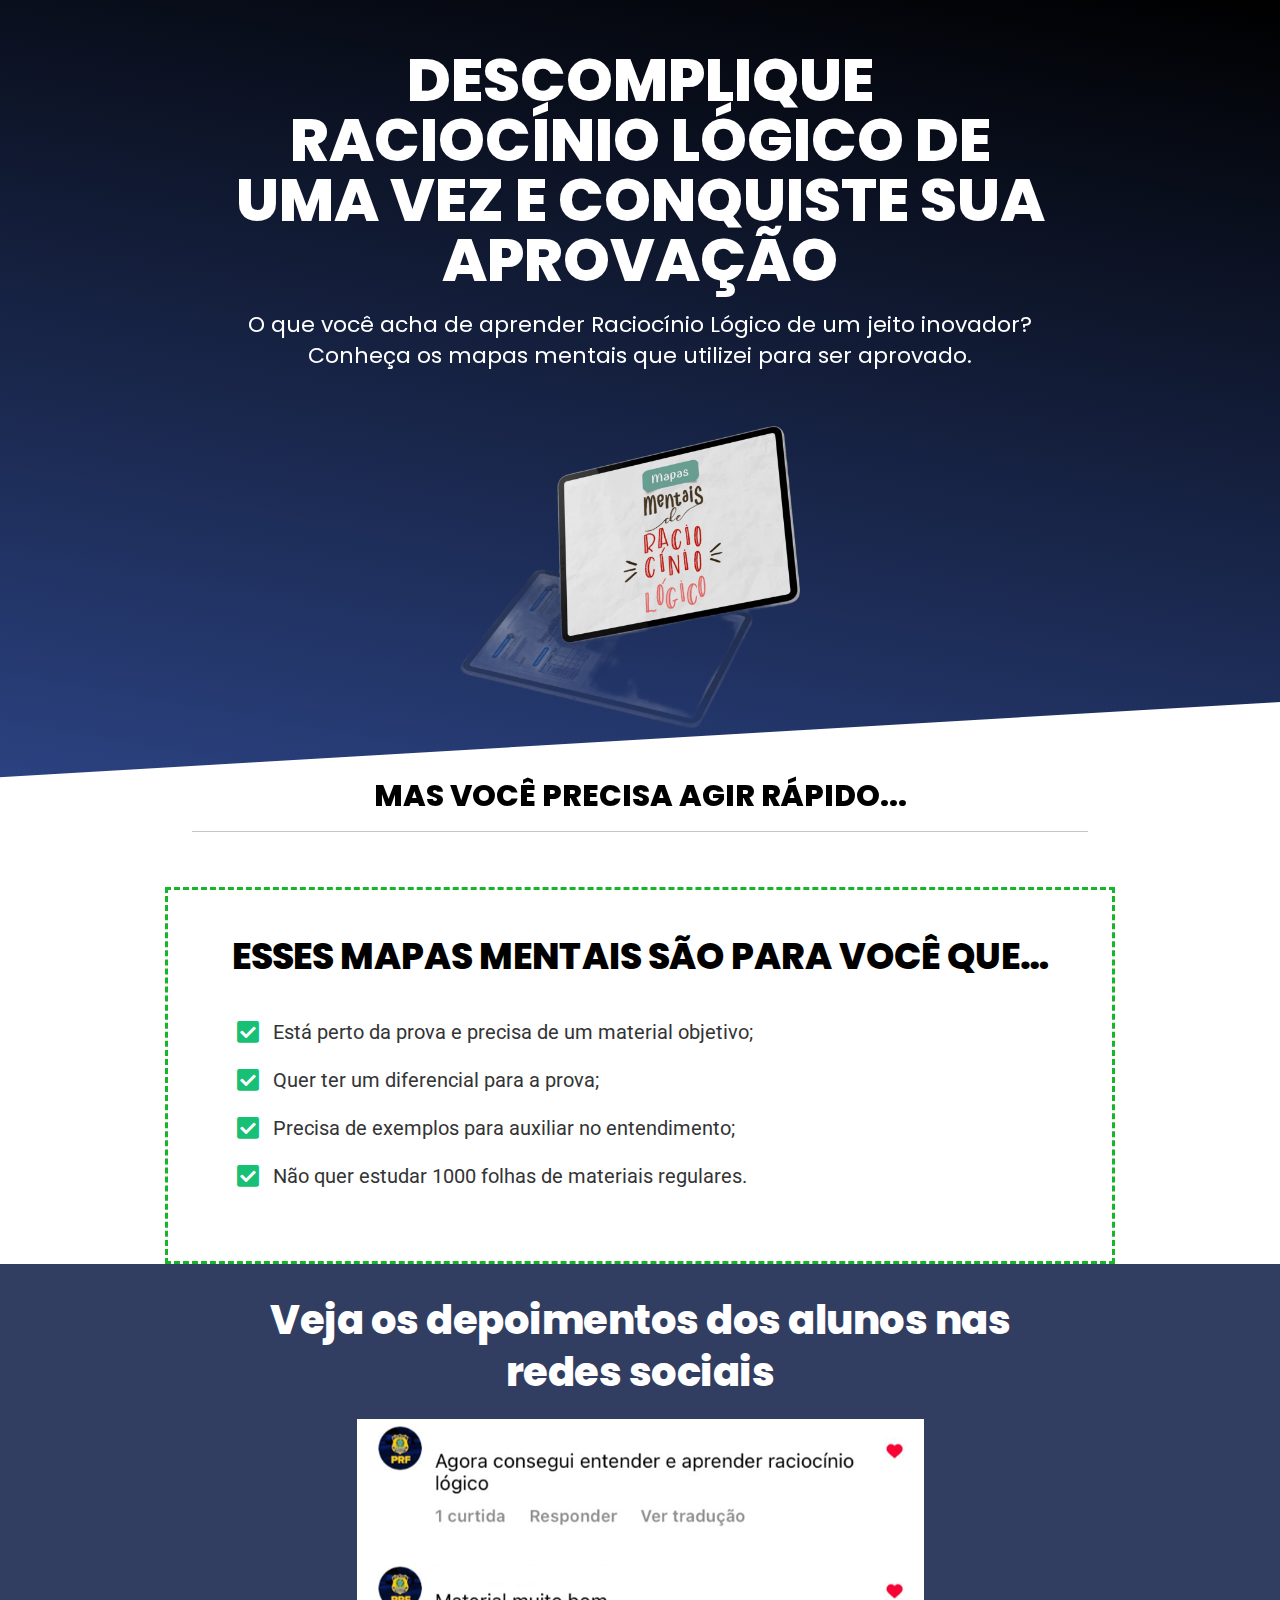
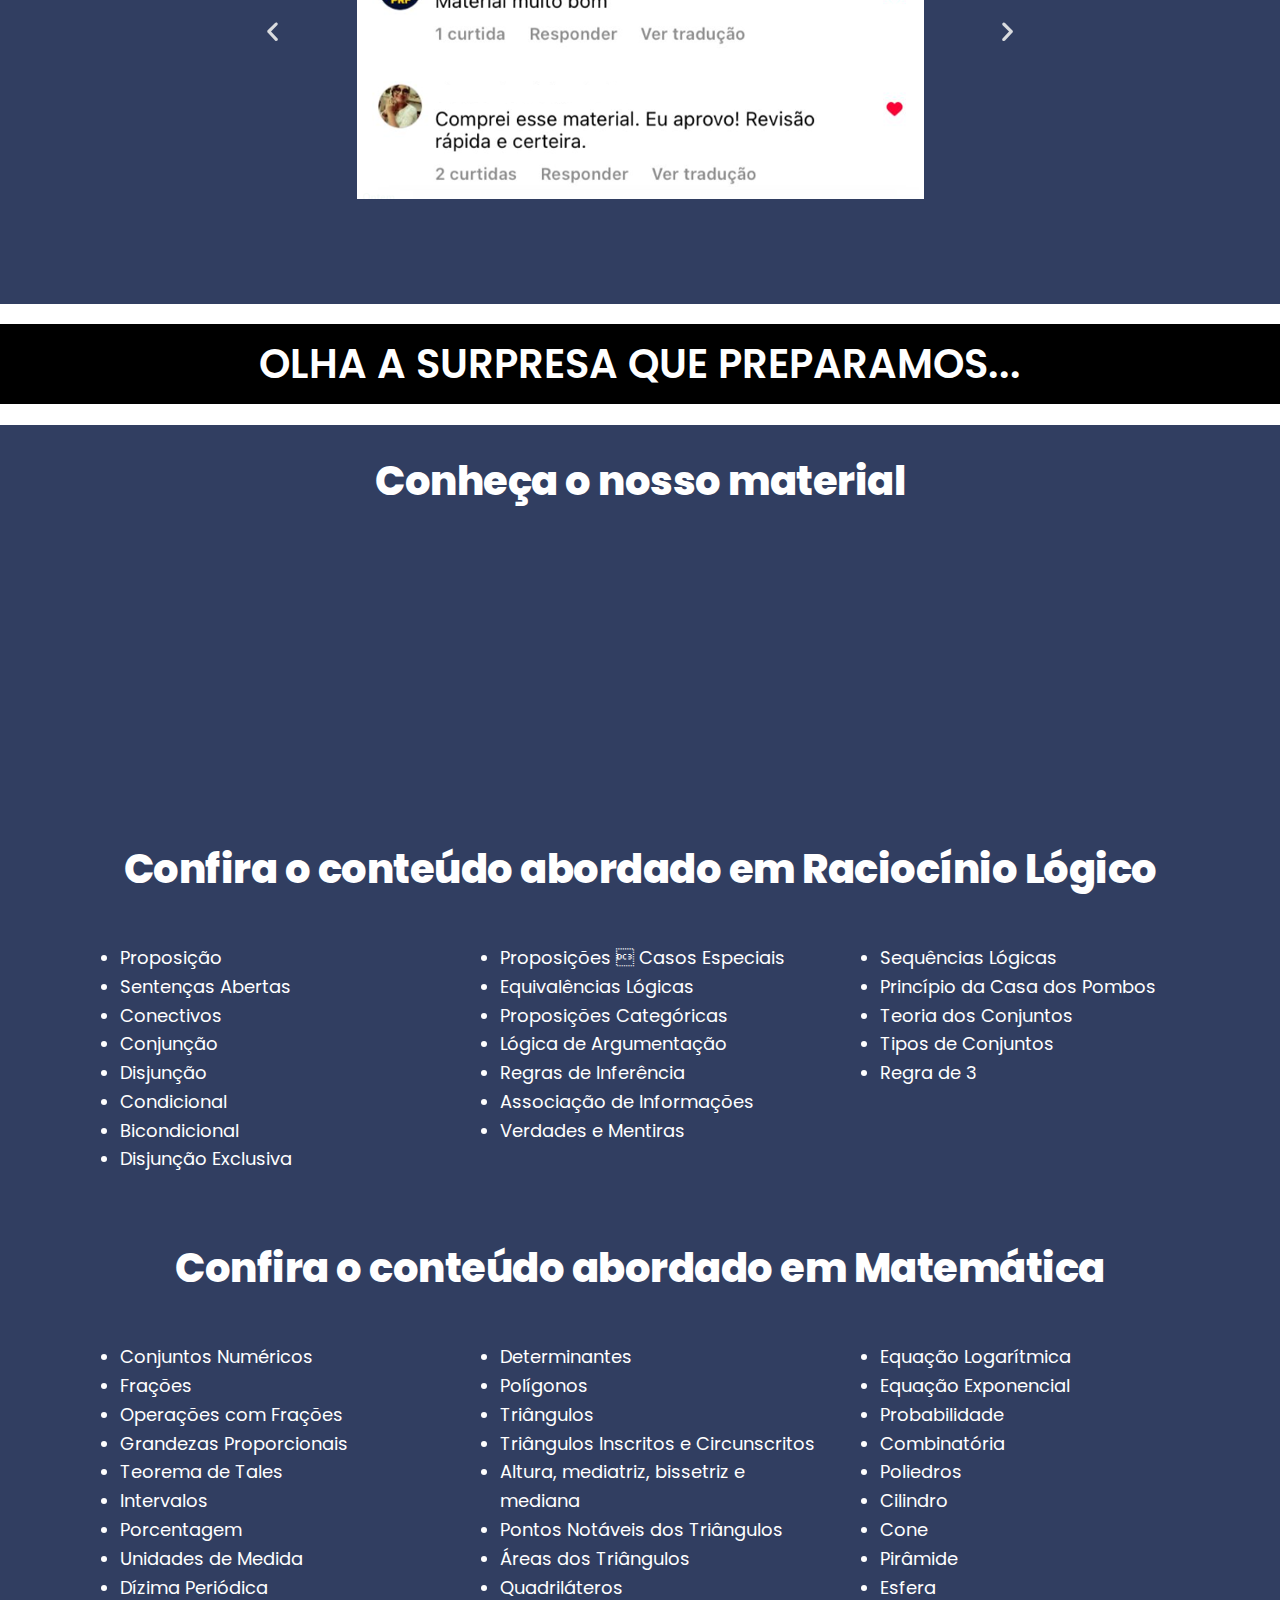
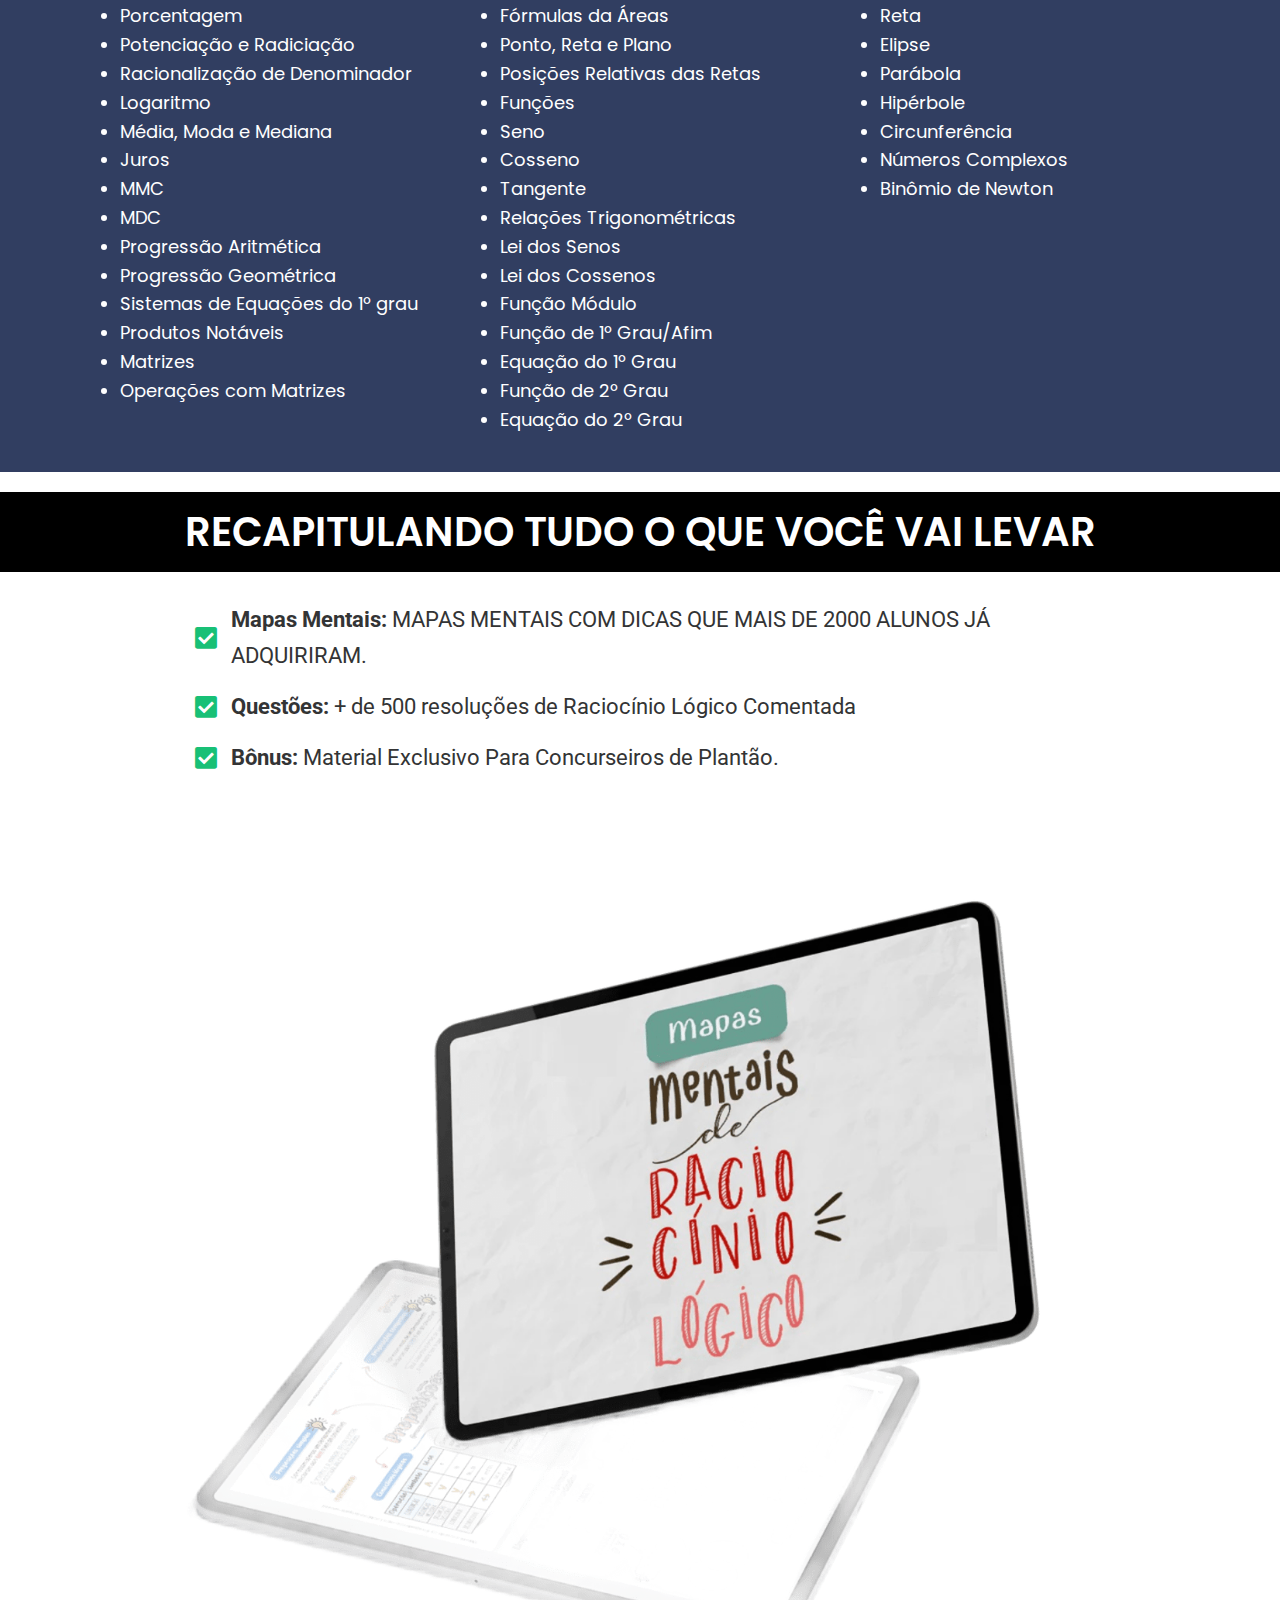
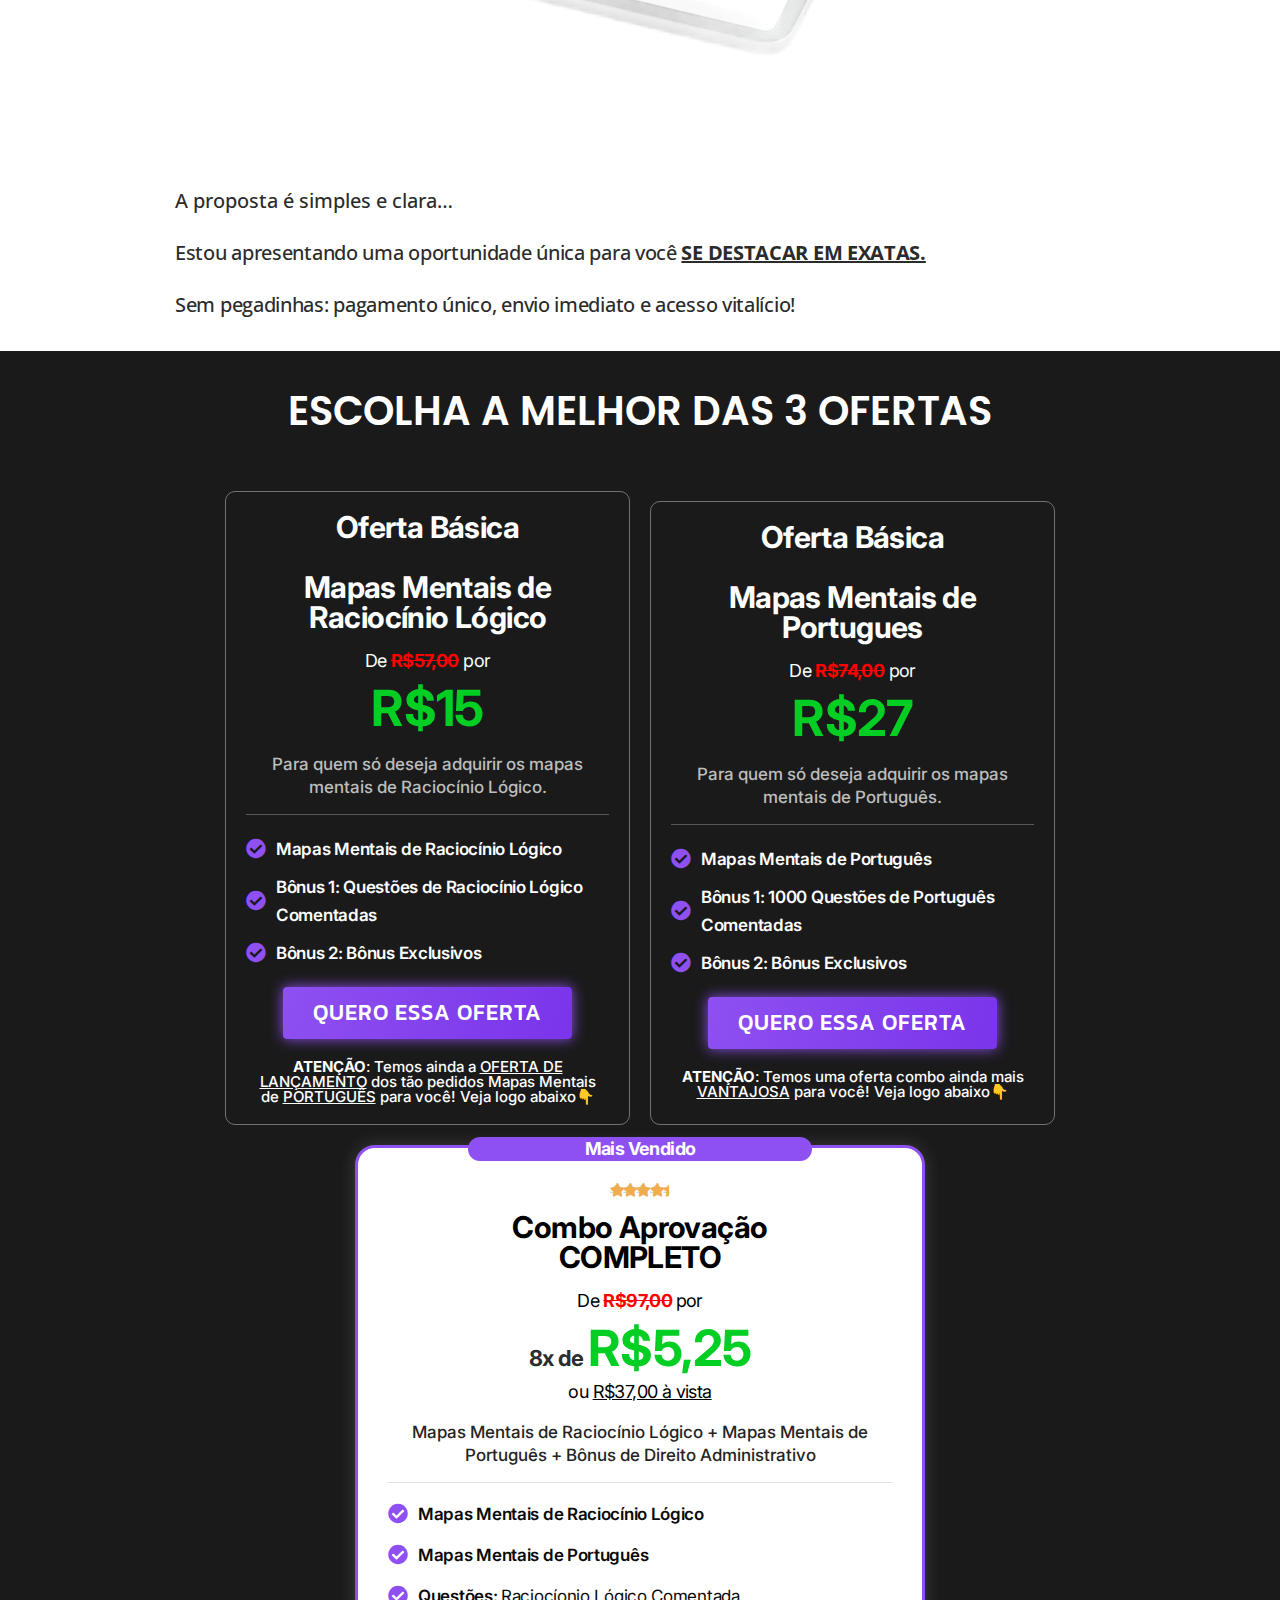
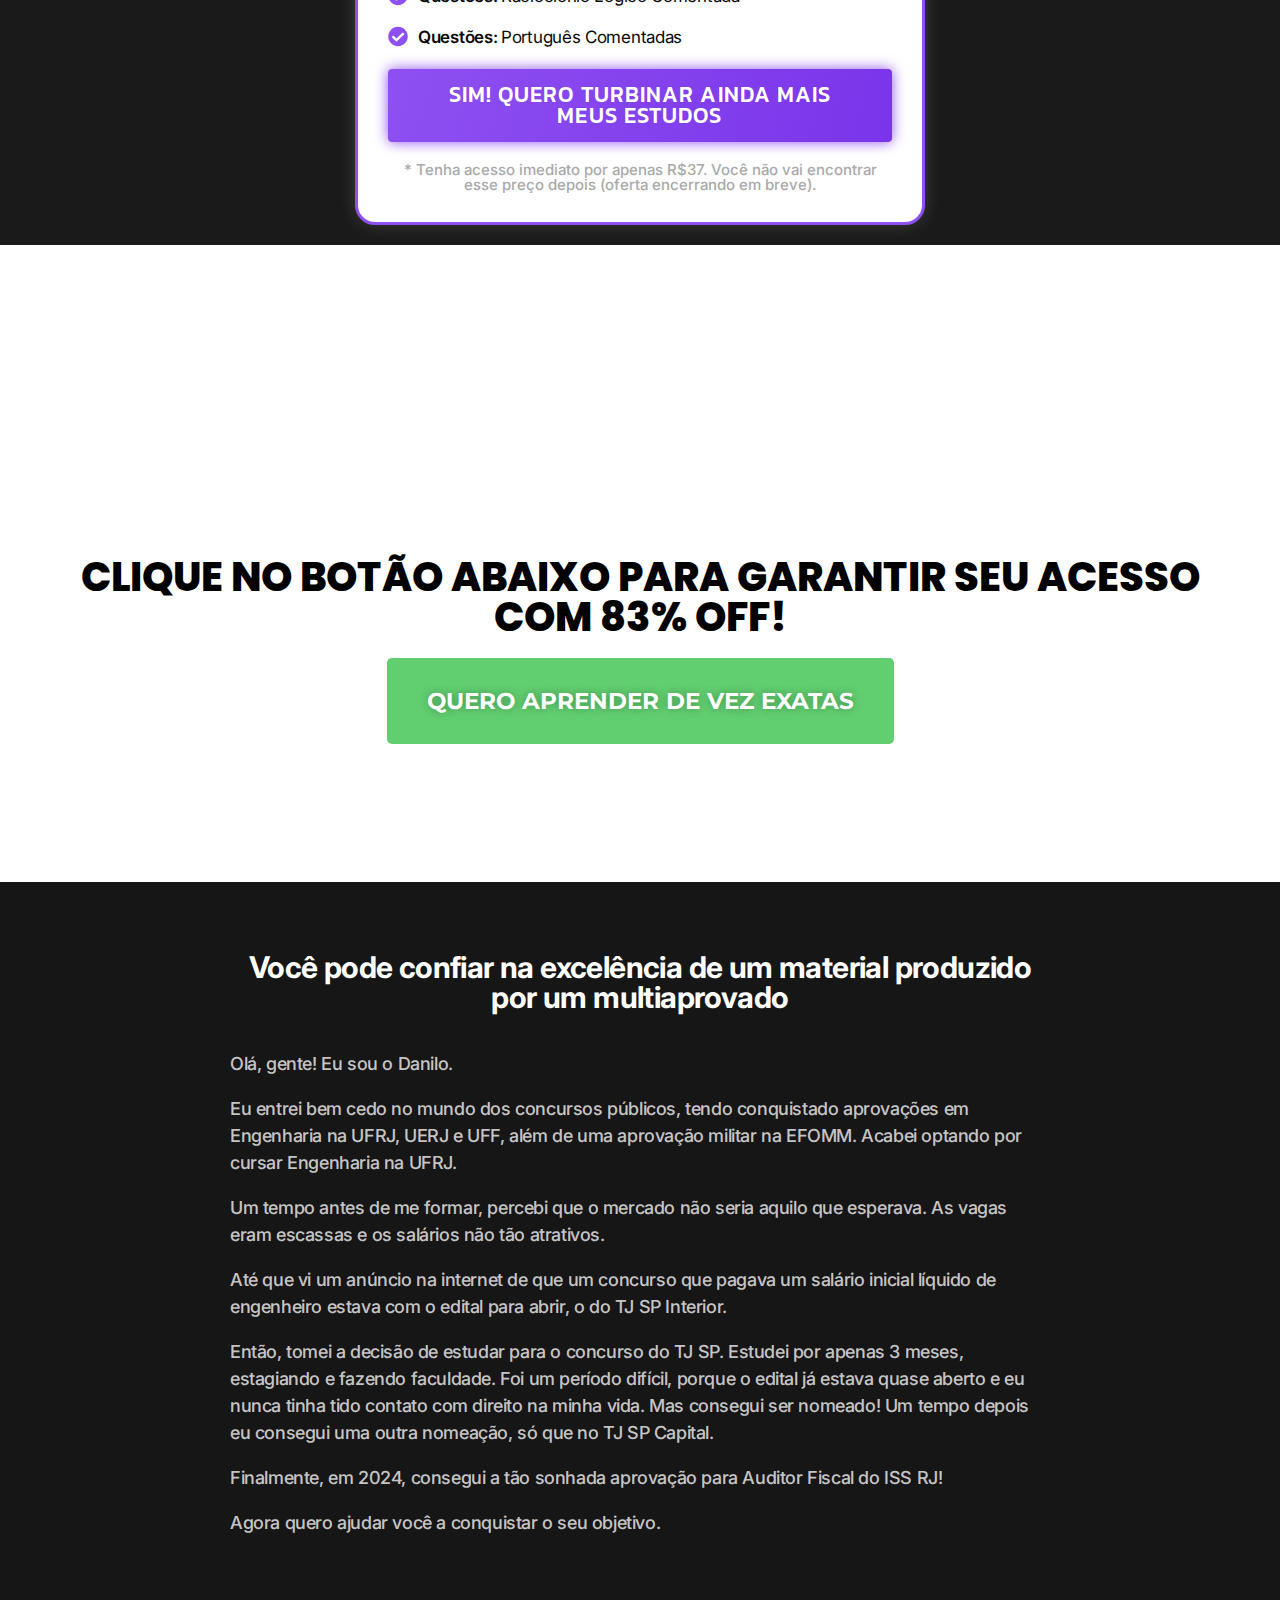
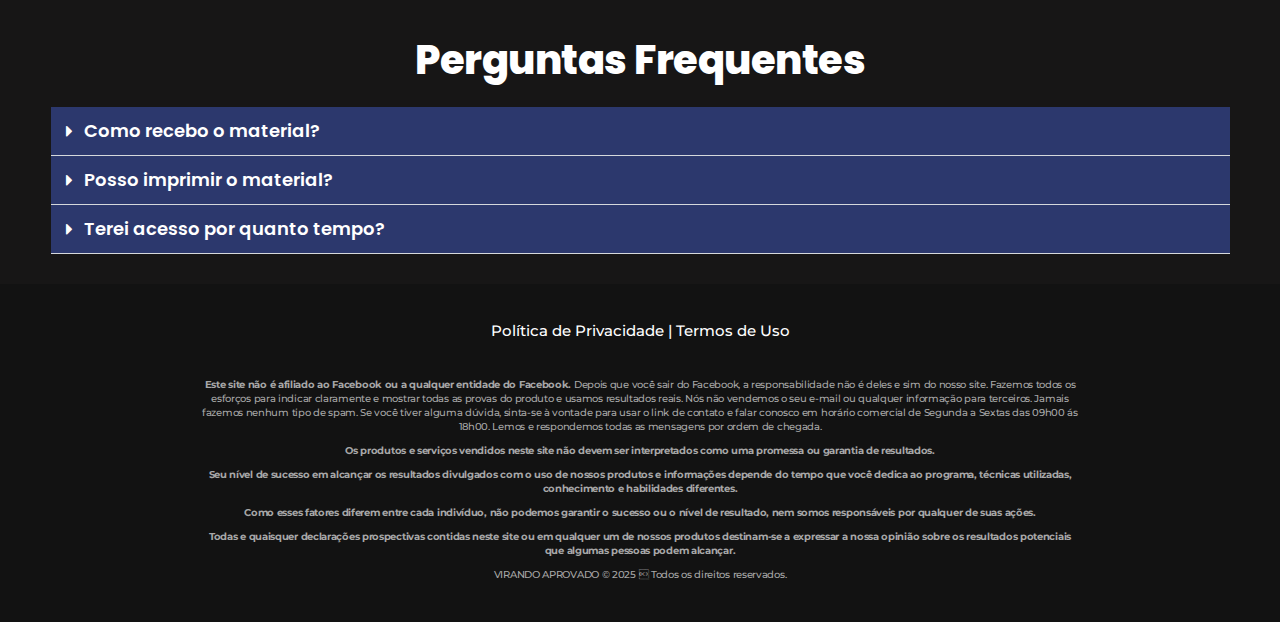
==== index.html @ 9e07eac2 "Add files via upload" ====
<!DOCTYPE html>
<html lang="pt-PT">
    <head>
        <meta charset="UTF-8">
        <title>Mapas Mentais de Raciocínio</title>
        <meta name="viewport" content="width=device-width, initial-scale=1">
        <meta name="robots" content="max-image-preview:large">
        <style>img:is([sizes="auto" i], [sizes^="auto," i]) { contain-intrinsic-size: 3000px 1500px; }</style>
        <title>Seja Aprovado</title>
        <link rel="alternate" type="application/rss+xml" title="Virando Aprovado � Feed" href="https://virandoaprovado.com/feed/">
        <link rel="alternate" type="application/rss+xml" title="Virando Aprovado � Feed de comentários" href="https://virandoaprovado.com/comments/feed/">
        <style id="wp-block-library-inline-css">:root { --wp-admin-theme-color: #007cba; --wp-admin-theme-color--rgb: 0,124,186; --wp-admin-theme-color-darker-10: #006ba1; --wp-admin-theme-color-darker-10--rgb: 0,107,161; --wp-admin-theme-color-darker-20: #005a87; --wp-admin-theme-color-darker-20--rgb: 0,90,135; --wp-admin-border-width-focus: 2px; --wp-block-synced-color: #7a00df; --wp-block-synced-color--rgb: 122,0,223; --wp-bound-block-color: var(--wp-block-synced-color); } @media (min-resolution:192dpi){ :root {  --wp-admin-border-width-focus: 1.5px; } } .wp-element-button { cursor: pointer; } :root { --wp--preset--font-size--normal: 16px; --wp--preset--font-size--huge: 42px; } :root .has-very-light-gray-background-color { background-color: #eee; } :root .has-very-dark-gray-background-color { background-color: #313131; } :root .has-very-light-gray-color { color: #eee; } :root .has-very-dark-gray-color { color: #313131; } :root .has-vivid-green-cyan-to-vivid-cyan-blue-gradient-background { background: linear-gradient(135deg,#00d084,#0693e3); } :root .has-purple-crush-gradient-background { background: linear-gradient(135deg,#34e2e4,#4721fb 50%,#ab1dfe); } :root .has-hazy-dawn-gradient-background { background: linear-gradient(135deg,#faaca8,#dad0ec); } :root .has-subdued-olive-gradient-background { background: linear-gradient(135deg,#fafae1,#67a671); } :root .has-atomic-cream-gradient-background { background: linear-gradient(135deg,#fdd79a,#004a59); } :root .has-nightshade-gradient-background { background: linear-gradient(135deg,#330968,#31cdcf); } :root .has-midnight-gradient-background { background: linear-gradient(135deg,#020381,#2874fc); } .has-regular-font-size { font-size: 1em; } .has-larger-font-size { font-size: 2.625em; } .has-normal-font-size { font-size: var(--wp--preset--font-size--normal); } .has-huge-font-size { font-size: var(--wp--preset--font-size--huge); } .has-text-align-center { text-align: center; } .has-text-align-left { text-align: left; } .has-text-align-right { text-align: right; } #end-resizable-editor-section { display: none; } .aligncenter { clear: both; } .items-justified-left { justify-content: flex-start; } .items-justified-center { justify-content: center; } .items-justified-right { justify-content: flex-end; } .items-justified-space-between { justify-content: space-between; } .screen-reader-text { border: 0; clip: rect(1px,1px,1px,1px); clip-path: inset(50%); height: 1px; margin: -1px; overflow: hidden; padding: 0; position: absolute; width: 1px; word-wrap: normal!important; } .screen-reader-text:focus { background-color: #ddd; clip: auto!important; clip-path: none; color: #444; display: block; font-size: 1em; height: auto; left: 5px; line-height: normal; padding: 15px 23px 14px; text-decoration: none; top: 5px; width: auto; z-index: 100000; } html :where(.has-border-color) { border-style: solid; } html :where([style*=border-top-color]) { border-top-style: solid; } html :where([style*=border-right-color]) { border-right-style: solid; } html :where([style*=border-bottom-color]) { border-bottom-style: solid; } html :where([style*=border-left-color]) { border-left-style: solid; } html :where([style*=border-width]) { border-style: solid; } html :where([style*=border-top-width]) { border-top-style: solid; } html :where([style*=border-right-width]) { border-right-style: solid; } html :where([style*=border-bottom-width]) { border-bottom-style: solid; } html :where([style*=border-left-width]) { border-left-style: solid; } html :where(img[class*=wp-image-]) { height: auto; max-width: 100%; } :where(figure) { margin: 0 0 1em; } html :where(.is-position-sticky) { --wp-admin--admin-bar--position-offset: var(--wp-admin--admin-bar--height,0px); } @media screen and (max-width:600px){ html :where(.is-position-sticky) {  --wp-admin--admin-bar--position-offset: 0px; } }</style>
        <style id="global-styles-inline-css">:root { --wp--preset--aspect-ratio--square: 1; --wp--preset--aspect-ratio--4-3: 4/3; --wp--preset--aspect-ratio--3-4: 3/4; --wp--preset--aspect-ratio--3-2: 3/2; --wp--preset--aspect-ratio--2-3: 2/3; --wp--preset--aspect-ratio--16-9: 16/9; --wp--preset--aspect-ratio--9-16: 9/16; --wp--preset--color--black: #000000; --wp--preset--color--cyan-bluish-gray: #abb8c3; --wp--preset--color--white: #ffffff; --wp--preset--color--pale-pink: #f78da7; --wp--preset--color--vivid-red: #cf2e2e; --wp--preset--color--luminous-vivid-orange: #ff6900; --wp--preset--color--luminous-vivid-amber: #fcb900; --wp--preset--color--light-green-cyan: #7bdcb5; --wp--preset--color--vivid-green-cyan: #00d084; --wp--preset--color--pale-cyan-blue: #8ed1fc; --wp--preset--color--vivid-cyan-blue: #0693e3; --wp--preset--color--vivid-purple: #9b51e0; --wp--preset--color--base: #ffffff; --wp--preset--color--contrast: #000000; --wp--preset--color--primary: #9DFF20; --wp--preset--color--secondary: #345C00; --wp--preset--color--tertiary: #F6F6F6; --wp--preset--gradient--vivid-cyan-blue-to-vivid-purple: linear-gradient(135deg,rgba(6,147,227,1) 0%,rgb(155,81,224) 100%); --wp--preset--gradient--light-green-cyan-to-vivid-green-cyan: linear-gradient(135deg,rgb(122,220,180) 0%,rgb(0,208,130) 100%); --wp--preset--gradient--luminous-vivid-amber-to-luminous-vivid-orange: linear-gradient(135deg,rgba(252,185,0,1) 0%,rgba(255,105,0,1) 100%); --wp--preset--gradient--luminous-vivid-orange-to-vivid-red: linear-gradient(135deg,rgba(255,105,0,1) 0%,rgb(207,46,46) 100%); --wp--preset--gradient--very-light-gray-to-cyan-bluish-gray: linear-gradient(135deg,rgb(238,238,238) 0%,rgb(169,184,195) 100%); --wp--preset--gradient--cool-to-warm-spectrum: linear-gradient(135deg,rgb(74,234,220) 0%,rgb(151,120,209) 20%,rgb(207,42,186) 40%,rgb(238,44,130) 60%,rgb(251,105,98) 80%,rgb(254,248,76) 100%); --wp--preset--gradient--blush-light-purple: linear-gradient(135deg,rgb(255,206,236) 0%,rgb(152,150,240) 100%); --wp--preset--gradient--blush-bordeaux: linear-gradient(135deg,rgb(254,205,165) 0%,rgb(254,45,45) 50%,rgb(107,0,62) 100%); --wp--preset--gradient--luminous-dusk: linear-gradient(135deg,rgb(255,203,112) 0%,rgb(199,81,192) 50%,rgb(65,88,208) 100%); --wp--preset--gradient--pale-ocean: linear-gradient(135deg,rgb(255,245,203) 0%,rgb(182,227,212) 50%,rgb(51,167,181) 100%); --wp--preset--gradient--electric-grass: linear-gradient(135deg,rgb(202,248,128) 0%,rgb(113,206,126) 100%); --wp--preset--gradient--midnight: linear-gradient(135deg,rgb(2,3,129) 0%,rgb(40,116,252) 100%); --wp--preset--font-size--small: clamp(0.875rem, 0.875rem + ((1vw - 0.2rem) * 0.227), 1rem); --wp--preset--font-size--medium: clamp(1rem, 1rem + ((1vw - 0.2rem) * 0.227), 1.125rem); --wp--preset--font-size--large: clamp(1.75rem, 1.75rem + ((1vw - 0.2rem) * 0.227), 1.875rem); --wp--preset--font-size--x-large: 2.25rem; --wp--preset--font-size--xx-large: clamp(4rem, 4rem + ((1vw - 0.2rem) * 10.909), 10rem); --wp--preset--font-family--dm-sans: "DM Sans", sans-serif; --wp--preset--font-family--ibm-plex-mono: 'IBM Plex Mono', monospace; --wp--preset--font-family--inter: "Inter", sans-serif; --wp--preset--font-family--system-font: -apple-system,BlinkMacSystemFont,"Segoe UI",Roboto,Oxygen-Sans,Ubuntu,Cantarell,"Helvetica Neue",sans-serif; --wp--preset--font-family--source-serif-pro: "Source Serif Pro", serif; --wp--preset--spacing--20: 0.44rem; --wp--preset--spacing--30: clamp(1.5rem, 5vw, 2rem); --wp--preset--spacing--40: clamp(1.8rem, 1.8rem + ((1vw - 0.48rem) * 2.885), 3rem); --wp--preset--spacing--50: clamp(2.5rem, 8vw, 4.5rem); --wp--preset--spacing--60: clamp(3.75rem, 10vw, 7rem); --wp--preset--spacing--70: clamp(5rem, 5.25rem + ((1vw - 0.48rem) * 9.096), 8rem); --wp--preset--spacing--80: clamp(7rem, 14vw, 11rem); --wp--preset--shadow--natural: 6px 6px 9px rgba(0, 0, 0, 0.2); --wp--preset--shadow--deep: 12px 12px 50px rgba(0, 0, 0, 0.4); --wp--preset--shadow--sharp: 6px 6px 0px rgba(0, 0, 0, 0.2); --wp--preset--shadow--outlined: 6px 6px 0px -3px rgba(255, 255, 255, 1), 6px 6px rgba(0, 0, 0, 1); --wp--preset--shadow--crisp: 6px 6px 0px rgba(0, 0, 0, 1); } :root { --wp--style--global--content-size: 650px; --wp--style--global--wide-size: 1200px; } :where(body) { margin: 0; } .wp-site-blocks { padding-top: var(--wp--style--root--padding-top); padding-bottom: var(--wp--style--root--padding-bottom); } .has-global-padding { padding-right: var(--wp--style--root--padding-right); padding-left: var(--wp--style--root--padding-left); } .has-global-padding > .alignfull { margin-right: calc(var(--wp--style--root--padding-right) * -1); margin-left: calc(var(--wp--style--root--padding-left) * -1); } .has-global-padding :where(:not(.alignfull.is-layout-flow) > .has-global-padding:not(.wp-block-block, .alignfull)) { padding-right: 0; padding-left: 0; } .has-global-padding :where(:not(.alignfull.is-layout-flow) > .has-global-padding:not(.wp-block-block, .alignfull)) > .alignfull { margin-left: 0; margin-right: 0; } .wp-site-blocks > .alignleft { float: left; margin-right: 2em; } .wp-site-blocks > .alignright { float: right; margin-left: 2em; } .wp-site-blocks > .aligncenter { justify-content: center; margin-left: auto; margin-right: auto; } :where(.wp-site-blocks) > * { margin-block-start: 1.5rem; margin-block-end: 0; } :where(.wp-site-blocks) > :first-child { margin-block-start: 0; } :where(.wp-site-blocks) > :last-child { margin-block-end: 0; } :root { --wp--style--block-gap: 1.5rem; } :root :where(.is-layout-flow) > :first-child { margin-block-start: 0; } :root :where(.is-layout-flow) > :last-child { margin-block-end: 0; } :root :where(.is-layout-flow) > * { margin-block-start: 1.5rem; margin-block-end: 0; } :root :where(.is-layout-constrained) > :first-child { margin-block-start: 0; } :root :where(.is-layout-constrained) > :last-child { margin-block-end: 0; } :root :where(.is-layout-constrained) > * { margin-block-start: 1.5rem; margin-block-end: 0; } :root :where(.is-layout-flex) { gap: 1.5rem; } :root :where(.is-layout-grid) { gap: 1.5rem; } .is-layout-flow > .alignleft { float: left; margin-inline-start: 0; margin-inline-end: 2em; } .is-layout-flow > .alignright { float: right; margin-inline-start: 2em; margin-inline-end: 0; } .is-layout-flow > .aligncenter { margin-left: auto !important; margin-right: auto !important; } .is-layout-constrained > .alignleft { float: left; margin-inline-start: 0; margin-inline-end: 2em; } .is-layout-constrained > .alignright { float: right; margin-inline-start: 2em; margin-inline-end: 0; } .is-layout-constrained > .aligncenter { margin-left: auto !important; margin-right: auto !important; } .is-layout-constrained > :where(:not(.alignleft):not(.alignright):not(.alignfull)) { max-width: var(--wp--style--global--content-size); margin-left: auto !important; margin-right: auto !important; } .is-layout-constrained > .alignwide { max-width: var(--wp--style--global--wide-size); } body .is-layout-flex { display: flex; } .is-layout-flex { flex-wrap: wrap; align-items: center; } .is-layout-flex > :is(*, div) { margin: 0; } body .is-layout-grid { display: grid; } .is-layout-grid > :is(*, div) { margin: 0; } body { background-color: var(--wp--preset--color--base); color: var(--wp--preset--color--contrast); font-family: var(--wp--preset--font-family--system-font); font-size: var(--wp--preset--font-size--medium); line-height: 1.6; --wp--style--root--padding-top: var(--wp--preset--spacing--40); --wp--style--root--padding-right: var(--wp--preset--spacing--30); --wp--style--root--padding-bottom: var(--wp--preset--spacing--40); --wp--style--root--padding-left: var(--wp--preset--spacing--30); } a:where(:not(.wp-element-button)) { color: var(--wp--preset--color--contrast); text-decoration: underline; } :root :where(a:where(:not(.wp-element-button)):hover) { text-decoration: none; } :root :where(a:where(:not(.wp-element-button)):focus) { text-decoration: underline dashed; } :root :where(a:where(:not(.wp-element-button)):active) { color: var(--wp--preset--color--secondary); text-decoration: none; } h1, h2, h3, h4, h5, h6 { font-weight: 400; line-height: 1.4; } h1 { font-size: clamp(2.032rem, 2.032rem + ((1vw - 0.2rem) * 2.896), 3.625rem); line-height: 1.2; } h2 { font-size: clamp(2.625rem, calc(2.625rem + ((1vw - 0.48rem) * 8.4135)), 3.25rem); line-height: 1.2; } h3 { font-size: var(--wp--preset--font-size--x-large); } h4 { font-size: var(--wp--preset--font-size--large); } h5 { font-size: var(--wp--preset--font-size--medium); font-weight: 700; text-transform: uppercase; } h6 { font-size: var(--wp--preset--font-size--medium); text-transform: uppercase; } :root :where(.wp-element-button, .wp-block-button__link) { background-color: var(--wp--preset--color--primary); border-radius: 0; border-width: 0; color: var(--wp--preset--color--contrast); font-family: inherit; font-size: inherit; line-height: inherit; padding: calc(0.667em + 2px) calc(1.333em + 2px); text-decoration: none; } :root :where(.wp-element-button:visited, .wp-block-button__link:visited) { color: var(--wp--preset--color--contrast); } :root :where(.wp-element-button:hover, .wp-block-button__link:hover) { background-color: var(--wp--preset--color--contrast); color: var(--wp--preset--color--base); } :root :where(.wp-element-button:focus, .wp-block-button__link:focus) { background-color: var(--wp--preset--color--contrast); color: var(--wp--preset--color--base); } :root :where(.wp-element-button:active, .wp-block-button__link:active) { background-color: var(--wp--preset--color--secondary); color: var(--wp--preset--color--base); } .has-black-color { color: var(--wp--preset--color--black) !important; } .has-cyan-bluish-gray-color { color: var(--wp--preset--color--cyan-bluish-gray) !important; } .has-white-color { color: var(--wp--preset--color--white) !important; } .has-pale-pink-color { color: var(--wp--preset--color--pale-pink) !important; } .has-vivid-red-color { color: var(--wp--preset--color--vivid-red) !important; } .has-luminous-vivid-orange-color { color: var(--wp--preset--color--luminous-vivid-orange) !important; } .has-luminous-vivid-amber-color { color: var(--wp--preset--color--luminous-vivid-amber) !important; } .has-light-green-cyan-color { color: var(--wp--preset--color--light-green-cyan) !important; } .has-vivid-green-cyan-color { color: var(--wp--preset--color--vivid-green-cyan) !important; } .has-pale-cyan-blue-color { color: var(--wp--preset--color--pale-cyan-blue) !important; } .has-vivid-cyan-blue-color { color: var(--wp--preset--color--vivid-cyan-blue) !important; } .has-vivid-purple-color { color: var(--wp--preset--color--vivid-purple) !important; } .has-base-color { color: var(--wp--preset--color--base) !important; } .has-contrast-color { color: var(--wp--preset--color--contrast) !important; } .has-primary-color { color: var(--wp--preset--color--primary) !important; } .has-secondary-color { color: var(--wp--preset--color--secondary) !important; } .has-tertiary-color { color: var(--wp--preset--color--tertiary) !important; } .has-black-background-color { background-color: var(--wp--preset--color--black) !important; } .has-cyan-bluish-gray-background-color { background-color: var(--wp--preset--color--cyan-bluish-gray) !important; } .has-white-background-color { background-color: var(--wp--preset--color--white) !important; } .has-pale-pink-background-color { background-color: var(--wp--preset--color--pale-pink) !important; } .has-vivid-red-background-color { background-color: var(--wp--preset--color--vivid-red) !important; } .has-luminous-vivid-orange-background-color { background-color: var(--wp--preset--color--luminous-vivid-orange) !important; } .has-luminous-vivid-amber-background-color { background-color: var(--wp--preset--color--luminous-vivid-amber) !important; } .has-light-green-cyan-background-color { background-color: var(--wp--preset--color--light-green-cyan) !important; } .has-vivid-green-cyan-background-color { background-color: var(--wp--preset--color--vivid-green-cyan) !important; } .has-pale-cyan-blue-background-color { background-color: var(--wp--preset--color--pale-cyan-blue) !important; } .has-vivid-cyan-blue-background-color { background-color: var(--wp--preset--color--vivid-cyan-blue) !important; } .has-vivid-purple-background-color { background-color: var(--wp--preset--color--vivid-purple) !important; } .has-base-background-color { background-color: var(--wp--preset--color--base) !important; } .has-contrast-background-color { background-color: var(--wp--preset--color--contrast) !important; } .has-primary-background-color { background-color: var(--wp--preset--color--primary) !important; } .has-secondary-background-color { background-color: var(--wp--preset--color--secondary) !important; } .has-tertiary-background-color { background-color: var(--wp--preset--color--tertiary) !important; } .has-black-border-color { border-color: var(--wp--preset--color--black) !important; } .has-cyan-bluish-gray-border-color { border-color: var(--wp--preset--color--cyan-bluish-gray) !important; } .has-white-border-color { border-color: var(--wp--preset--color--white) !important; } .has-pale-pink-border-color { border-color: var(--wp--preset--color--pale-pink) !important; } .has-vivid-red-border-color { border-color: var(--wp--preset--color--vivid-red) !important; } .has-luminous-vivid-orange-border-color { border-color: var(--wp--preset--color--luminous-vivid-orange) !important; } .has-luminous-vivid-amber-border-color { border-color: var(--wp--preset--color--luminous-vivid-amber) !important; } .has-light-green-cyan-border-color { border-color: var(--wp--preset--color--light-green-cyan) !important; } .has-vivid-green-cyan-border-color { border-color: var(--wp--preset--color--vivid-green-cyan) !important; } .has-pale-cyan-blue-border-color { border-color: var(--wp--preset--color--pale-cyan-blue) !important; } .has-vivid-cyan-blue-border-color { border-color: var(--wp--preset--color--vivid-cyan-blue) !important; } .has-vivid-purple-border-color { border-color: var(--wp--preset--color--vivid-purple) !important; } .has-base-border-color { border-color: var(--wp--preset--color--base) !important; } .has-contrast-border-color { border-color: var(--wp--preset--color--contrast) !important; } .has-primary-border-color { border-color: var(--wp--preset--color--primary) !important; } .has-secondary-border-color { border-color: var(--wp--preset--color--secondary) !important; } .has-tertiary-border-color { border-color: var(--wp--preset--color--tertiary) !important; } .has-vivid-cyan-blue-to-vivid-purple-gradient-background { background: var(--wp--preset--gradient--vivid-cyan-blue-to-vivid-purple) !important; } .has-light-green-cyan-to-vivid-green-cyan-gradient-background { background: var(--wp--preset--gradient--light-green-cyan-to-vivid-green-cyan) !important; } .has-luminous-vivid-amber-to-luminous-vivid-orange-gradient-background { background: var(--wp--preset--gradient--luminous-vivid-amber-to-luminous-vivid-orange) !important; } .has-luminous-vivid-orange-to-vivid-red-gradient-background { background: var(--wp--preset--gradient--luminous-vivid-orange-to-vivid-red) !important; } .has-very-light-gray-to-cyan-bluish-gray-gradient-background { background: var(--wp--preset--gradient--very-light-gray-to-cyan-bluish-gray) !important; } .has-cool-to-warm-spectrum-gradient-background { background: var(--wp--preset--gradient--cool-to-warm-spectrum) !important; } .has-blush-light-purple-gradient-background { background: var(--wp--preset--gradient--blush-light-purple) !important; } .has-blush-bordeaux-gradient-background { background: var(--wp--preset--gradient--blush-bordeaux) !important; } .has-luminous-dusk-gradient-background { background: var(--wp--preset--gradient--luminous-dusk) !important; } .has-pale-ocean-gradient-background { background: var(--wp--preset--gradient--pale-ocean) !important; } .has-electric-grass-gradient-background { background: var(--wp--preset--gradient--electric-grass) !important; } .has-midnight-gradient-background { background: var(--wp--preset--gradient--midnight) !important; } .has-small-font-size { font-size: var(--wp--preset--font-size--small) !important; } .has-medium-font-size { font-size: var(--wp--preset--font-size--medium) !important; } .has-large-font-size { font-size: var(--wp--preset--font-size--large) !important; } .has-x-large-font-size { font-size: var(--wp--preset--font-size--x-large) !important; } .has-xx-large-font-size { font-size: var(--wp--preset--font-size--xx-large) !important; } .has-dm-sans-font-family { font-family: var(--wp--preset--font-family--dm-sans) !important; } .has-ibm-plex-mono-font-family { font-family: var(--wp--preset--font-family--ibm-plex-mono) !important; } .has-inter-font-family { font-family: var(--wp--preset--font-family--inter) !important; } .has-system-font-font-family { font-family: var(--wp--preset--font-family--system-font) !important; } .has-source-serif-pro-font-family { font-family: var(--wp--preset--font-family--source-serif-pro) !important; }</style>
        <style id="wp-block-template-skip-link-inline-css">.skip-link.screen-reader-text { border: 0; clip: rect(1px,1px,1px,1px); clip-path: inset(50%); height: 1px; margin: -1px; overflow: hidden; padding: 0; position: absolute !important; width: 1px; word-wrap: normal !important; } .skip-link.screen-reader-text:focus { background-color: #eee; clip: auto !important; clip-path: none; color: #444; display: block; font-size: 1em; height: auto; left: 5px; line-height: normal; padding: 15px 23px 14px; text-decoration: none; top: 5px; width: auto; z-index: 100000; }</style>
        <!-- <link rel='stylesheet' id='elementor-icons-css' href='https://virandoaprovado.com/wp-content/plugins/elementor/assets/lib/eicons/css/elementor-icons.min.css?ver=5.34.0' media='all' /> -->
        <!-- <link rel='stylesheet' id='elementor-frontend-css' href='https://virandoaprovado.com/wp-content/plugins/elementor/assets/css/frontend.min.css?ver=3.26.3' media='all' /> -->
        <link rel="stylesheet" type="text/css" href="css/1xn6e_1.css" media="all">
        <link rel="stylesheet" id="elementor-post-5-css" href="css/post-5.css" media="all">
        <!-- <link rel='stylesheet' id='widget-heading-css' href='https://virandoaprovado.com/wp-content/plugins/elementor/assets/css/widget-heading.min.css?ver=3.26.3' media='all' /> -->
        <!-- <link rel='stylesheet' id='widget-image-css' href='https://virandoaprovado.com/wp-content/plugins/elementor/assets/css/widget-image.min.css?ver=3.26.3' media='all' /> -->
        <!-- <link rel='stylesheet' id='e-shapes-css' href='https://virandoaprovado.com/wp-content/plugins/elementor/assets/css/conditionals/shapes.min.css?ver=3.26.3' media='all' /> -->
        <!-- <link rel='stylesheet' id='widget-divider-css' href='https://virandoaprovado.com/wp-content/plugins/elementor/assets/css/widget-divider.min.css?ver=3.26.3' media='all' /> -->
        <!-- <link rel='stylesheet' id='widget-text-editor-css' href='https://virandoaprovado.com/wp-content/plugins/elementor/assets/css/widget-text-editor.min.css?ver=3.26.3' media='all' /> -->
        <!-- <link rel='stylesheet' id='widget-icon-list-css' href='https://virandoaprovado.com/wp-content/plugins/elementor/assets/css/widget-icon-list.min.css?ver=3.26.3' media='all' /> -->
        <!-- <link rel='stylesheet' id='swiper-css' href='https://virandoaprovado.com/wp-content/plugins/elementor/assets/lib/swiper/v8/css/swiper.min.css?ver=8.4.5' media='all' /> -->
        <!-- <link rel='stylesheet' id='e-swiper-css' href='https://virandoaprovado.com/wp-content/plugins/elementor/assets/css/conditionals/e-swiper.min.css?ver=3.26.3' media='all' /> -->
        <!-- <link rel='stylesheet' id='widget-image-carousel-css' href='https://virandoaprovado.com/wp-content/plugins/elementor/assets/css/widget-image-carousel.min.css?ver=3.26.3' media='all' /> -->
        <!-- <link rel='stylesheet' id='e-animation-grow-css' href='https://virandoaprovado.com/wp-content/plugins/elementor/assets/lib/animations/styles/e-animation-grow.min.css?ver=3.26.3' media='all' /> -->
        <!-- <link rel='stylesheet' id='widget-star-rating-css' href='https://virandoaprovado.com/wp-content/plugins/elementor/assets/css/widget-star-rating.min.css?ver=3.26.3' media='all' /> -->
        <!-- <link rel='stylesheet' id='widget-toggle-css' href='https://virandoaprovado.com/wp-content/plugins/elementor/assets/css/widget-toggle.min.css?ver=3.26.3' media='all' /> -->
        <link rel="stylesheet" type="text/css" href="css/1xn6e_2.css" media="all">
        <link rel="stylesheet" id="elementor-post-395-css" href="css/post-395.css" media="all">
        <link rel="stylesheet" id="google-fonts-1-css" href="https://fonts.googleapis.com/css?family=Roboto%3A100%2C100italic%2C200%2C200italic%2C300%2C300italic%2C400%2C400italic%2C500%2C500italic%2C600%2C600italic%2C700%2C700italic%2C800%2C800italic%2C900%2C900italic%7CRoboto+Slab%3A100%2C100italic%2C200%2C200italic%2C300%2C300italic%2C400%2C400italic%2C500%2C500italic%2C600%2C600italic%2C700%2C700italic%2C800%2C800italic%2C900%2C900italic%7CPoppins%3A100%2C100italic%2C200%2C200italic%2C300%2C300italic%2C400%2C400italic%2C500%2C500italic%2C600%2C600italic%2C700%2C700italic%2C800%2C800italic%2C900%2C900italic%7COpen+Sans%3A100%2C100italic%2C200%2C200italic%2C300%2C300italic%2C400%2C400italic%2C500%2C500italic%2C600%2C600italic%2C700%2C700italic%2C800%2C800italic%2C900%2C900italic%7CInter%3A100%2C100italic%2C200%2C200italic%2C300%2C300italic%2C400%2C400italic%2C500%2C500italic%2C600%2C600italic%2C700%2C700italic%2C800%2C800italic%2C900%2C900italic%7CKanit%3A100%2C100italic%2C200%2C200italic%2C300%2C300italic%2C400%2C400italic%2C500%2C500italic%2C600%2C600italic%2C700%2C700italic%2C800%2C800italic%2C900%2C900italic%7CMontserrat%3A100%2C100italic%2C200%2C200italic%2C300%2C300italic%2C400%2C400italic%2C500%2C500italic%2C600%2C600italic%2C700%2C700italic%2C800%2C800italic%2C900%2C900italic&display=swap&ver=6.7.1" media="all">
        <!-- <link rel='stylesheet' id='elementor-icons-shared-0-css' href='https://virandoaprovado.com/wp-content/plugins/elementor/assets/lib/font-awesome/css/fontawesome.min.css?ver=5.15.3' media='all' /> -->
        <!-- <link rel='stylesheet' id='elementor-icons-fa-solid-css' href='https://virandoaprovado.com/wp-content/plugins/elementor/assets/lib/font-awesome/css/solid.min.css?ver=5.15.3' media='all' /> -->
        <link rel="stylesheet" type="text/css" href="css/1xn6e.css" media="all">
        <link rel="preconnect" href="https://fonts.gstatic.com/" crossorigin="">
        <link rel="https://api.w.org/" href="https://virandoaprovado.com/wp-json/">
        <link rel="alternate" title="JSON" type="application/json" href="https://virandoaprovado.com/wp-json/wp/v2/pages/395">
        <link rel="EditURI" type="application/rsd+xml" title="RSD" href="https://virandoaprovado.com/xmlrpc.php?rsd">
        <meta name="generator" content="WordPress 6.7.1">
        <link rel="canonical" href="https://virandoaprovado.com/">
        <link rel="shortlink" href="https://virandoaprovado.com/">
        <link rel="alternate" title="oEmbed (JSON)" type="application/json+oembed" href="https://virandoaprovado.com/wp-json/oembed/1.0/embed?url=https%3A%2F%2Fvirandoaprovado.com%2F">
        <link rel="alternate" title="oEmbed (XML)" type="text/xml+oembed" href="https://virandoaprovado.com/wp-json/oembed/1.0/embed?url=https%3A%2F%2Fvirandoaprovado.com%2F&format=xml">
        <!-- HFCM by 99 Robots - Snippet # 1: Verificação de Domínio -->
        <meta name="facebook-domain-verification" content="zvt98lbmwyxu3cv8if46hc1l3xjexr">
        <!-- /end HFCM by 99 Robots -->
        <!-- HFCM by 99 Robots - Snippet # 2: Pixel -->
        <!-- Meta Pixel Code -->
        <script>
!function(f,b,e,v,n,t,s)
{if(f.fbq)return;n=f.fbq=function(){n.callMethod?
n.callMethod.apply(n,arguments):n.queue.push(arguments)};
if(!f._fbq)f._fbq=n;n.push=n;n.loaded=!0;n.version='2.0';
n.queue=[];t=b.createElement(e);t.async=!0;
t.src=v;s=b.getElementsByTagName(e)[0];
s.parentNode.insertBefore(t,s)}(window, document,'script',
'https://connect.facebook.net/en_US/fbevents.js');
fbq('init', '996301269084883');
fbq('track', 'PageView');
</script>
        <noscript>
            <img height="1" width="1" style="display:none" src="https://www.facebook.com/tr?id=996301269084883&ev=PageView&noscript=1"/>
        </noscript>
        <!-- End Meta Pixel Code -->
        <!-- /end HFCM by 99 Robots -->
        <meta name="generator" content="Elementor 3.26.3; features: additional_custom_breakpoints; settings: css_print_method-external, google_font-enabled, font_display-swap">
        <style>.e-con.e-parent:nth-of-type(n+4):not(.e-lazyloaded):not(.e-no-lazyload), .e-con.e-parent:nth-of-type(n+4):not(.e-lazyloaded):not(.e-no-lazyload) * { background-image: none !important; } @media screen and (max-height: 1024px) { .e-con.e-parent:nth-of-type(n+3):not(.e-lazyloaded):not(.e-no-lazyload), .e-con.e-parent:nth-of-type(n+3):not(.e-lazyloaded):not(.e-no-lazyload) * {  background-image: none !important; } } @media screen and (max-height: 640px) { .e-con.e-parent:nth-of-type(n+2):not(.e-lazyloaded):not(.e-no-lazyload), .e-con.e-parent:nth-of-type(n+2):not(.e-lazyloaded):not(.e-no-lazyload) * {  background-image: none !important; } }</style>
        <style class="wp-fonts-local">@font-face{ font-family: "DM Sans"; font-style: normal; font-weight: 400; font-display: fallback; src: url('fonts/DMSans-Regular.woff2') format('woff2'); font-stretch: normal; } @font-face{ font-family: "DM Sans"; font-style: italic; font-weight: 400; font-display: fallback; src: url('fonts/DMSans-Regular-Italic.woff2') format('woff2'); font-stretch: normal; } @font-face{ font-family: "DM Sans"; font-style: normal; font-weight: 700; font-display: fallback; src: url('fonts/DMSans-Bold.woff2') format('woff2'); font-stretch: normal; } @font-face{ font-family: "DM Sans"; font-style: italic; font-weight: 700; font-display: fallback; src: url('fonts/DMSans-Bold-Italic.woff2') format('woff2'); font-stretch: normal; } @font-face{ font-family: "IBM Plex Mono"; font-style: normal; font-weight: 300; font-display: block; src: url('fonts/IBMPlexMono-Light.woff2') format('woff2'); font-stretch: normal; } @font-face{ font-family: "IBM Plex Mono"; font-style: normal; font-weight: 400; font-display: block; src: url('fonts/IBMPlexMono-Regular.woff2') format('woff2'); font-stretch: normal; } @font-face{ font-family: "IBM Plex Mono"; font-style: italic; font-weight: 400; font-display: block; src: url('fonts/IBMPlexMono-Italic.woff2') format('woff2'); font-stretch: normal; } @font-face{ font-family: "IBM Plex Mono"; font-style: normal; font-weight: 700; font-display: block; src: url('fonts/IBMPlexMono-Bold.woff2') format('woff2'); font-stretch: normal; } @font-face{ font-family: Inter; font-style: normal; font-weight: 200 900; font-display: fallback; src: url('fonts/Inter-VariableFont_slnt%2Cwght.ttf') format('truetype'); font-stretch: normal; } @font-face{ font-family: "Source Serif Pro"; font-style: normal; font-weight: 200 900; font-display: fallback; src: url('fonts/SourceSerif4Variable-Roman.ttf.woff2') format('woff2'); font-stretch: normal; } @font-face{ font-family: "Source Serif Pro"; font-style: italic; font-weight: 200 900; font-display: fallback; src: url('fonts/SourceSerif4Variable-Italic.ttf.woff2') format('woff2'); font-stretch: normal; }</style>
        <meta name="viewport" content="width=device-width, initial-scale=1.0, viewport-fit=cover">
    </head>
    <script
  src="https://cdn.utmify.com.br/scripts/utms/latest.js"
  data-utmify-prevent-subids
  async
  defer
></script>
    <body class="home page-template page-template-elementor_canvas page page-id-395 wp-embed-responsive elementor-default elementor-template-canvas elementor-kit-5 elementor-page elementor-page-395">
        <div data-elementor-type="wp-page" data-elementor-id="395" class="elementor elementor-395">
            <section class="elementor-section elementor-top-section elementor-element elementor-element-73a193b2 elementor-section-boxed elementor-section-height-default elementor-section-height-default" data-id="73a193b2" data-element_type="section" data-settings="{" background_background":"gradient","shape_divider_bottom":"tilt"}"="">
                <div class="elementor-shape elementor-shape-bottom" data-negative="false">
                    <svg xmlns="http://www.w3.org/2000/svg" viewBox="0 0 1000 100" preserveAspectRatio="none">
                        <path class="elementor-shape-fill" d="M0,6V0h1000v100L0,6z"></path>
                    </svg>                     
                </div>
                <div class="elementor-container elementor-column-gap-default">
                    <div class="elementor-column elementor-col-100 elementor-top-column elementor-element elementor-element-3e71bac2" data-id="3e71bac2" data-element_type="column">
                        <div class="elementor-widget-wrap elementor-element-populated">
                            <div class="elementor-element elementor-element-241846e6 elementor-widget elementor-widget-heading" data-id="241846e6" data-element_type="widget" data-widget_type="heading.default">
                                <div class="elementor-widget-container">
                                    <h2 class="elementor-heading-title elementor-size-default">DESCOMPLIQUE RACIOCÍNIO LÓGICO DE UMA VEZ E CONQUISTE SUA APROVAÇÃO<br></h2> 
                                </div>
                            </div>
                            <div class="elementor-element elementor-element-f0481e2 elementor-widget elementor-widget-heading" data-id="f0481e2" data-element_type="widget" data-widget_type="heading.default">
                                <div class="elementor-widget-container">
                                    <h2 class="elementor-heading-title elementor-size-default">O que você acha de aprender Raciocínio Lógico de um jeito inovador? Conheça os mapas mentais que utilizei para ser aprovado.</h2> 
                                </div>
                            </div>
                            <div class="elementor-element elementor-element-47f6fa5e elementor-widget elementor-widget-image" data-id="47f6fa5e" data-element_type="widget" data-widget_type="image.default">
                                <div class="elementor-widget-container">
                                    <img fetchpriority="high" decoding="async" width="400" height="444" src="images/mapracio.png" class="attachment-large size-large wp-image-597" alt="" srcset="images/mapracio.png 400w, images/mapracio.png 270w" sizes="(max-width: 400px) 100vw, 400px"> 
                                </div>
                            </div>
                        </div>
                    </div>
                </div>
            </section>
            <section class="elementor-section elementor-top-section elementor-element elementor-element-11087983 elementor-section-boxed elementor-section-height-default elementor-section-height-default" data-id="11087983" data-element_type="section">
                <div class="elementor-container elementor-column-gap-default">
                    <div class="elementor-column elementor-col-100 elementor-top-column elementor-element elementor-element-49c52ea" data-id="49c52ea" data-element_type="column">
                        <div class="elementor-widget-wrap elementor-element-populated">
                            <div class="elementor-element elementor-element-409992f9 elementor-hidden-desktop elementor-hidden-tablet elementor-hidden-mobile elementor-widget elementor-widget-heading" data-id="409992f9" data-element_type="widget" data-widget_type="heading.default">
                                <div class="elementor-widget-container">
                                    <h2 class="elementor-heading-title elementor-size-default">DE <s>R$57,00</s></h2> 
                                </div>
                            </div>
                            <div class="elementor-element elementor-element-7326e4c2 elementor-hidden-desktop elementor-hidden-tablet elementor-hidden-mobile elementor-widget elementor-widget-heading" data-id="7326e4c2" data-element_type="widget" data-widget_type="heading.default">
                                <div class="elementor-widget-container">
                                    <h2 class="elementor-heading-title elementor-size-default">POR APENAS</h2> 
                                </div>
                            </div>
                            <div class="elementor-element elementor-element-6a0e243d elementor-hidden-desktop elementor-hidden-tablet elementor-hidden-mobile elementor-widget elementor-widget-heading" data-id="6a0e243d" data-element_type="widget" data-widget_type="heading.default">
                                <div class="elementor-widget-container">
                                    <h2 class="elementor-heading-title elementor-size-default">R$10</h2> 
                                </div>
                            </div>
                            <div class="elementor-element elementor-element-765f7e51 elementor-widget elementor-widget-heading" data-id="765f7e51" data-element_type="widget" data-widget_type="heading.default">
                                <div class="elementor-widget-container">
                                    <h2 class="elementor-heading-title elementor-size-default">MAS VOCÊ PRECISA AGIR RÁPIDO...</h2> 
                                </div>
                            </div>
                            <div class="elementor-element elementor-element-1f156b2c elementor-widget-divider--view-line elementor-widget elementor-widget-divider" data-id="1f156b2c" data-element_type="widget" data-widget_type="divider.default">
                                <div class="elementor-widget-container">
                                    <div class="elementor-divider">
                                        <span class="elementor-divider-separator"></span>
                                    </div>
                                </div>
                            </div>
                        </div>
                    </div>
                </div>
            </section>
            <section class="elementor-section elementor-top-section elementor-element elementor-element-305275b6 elementor-section-boxed elementor-section-height-default elementor-section-height-default" data-id="305275b6" data-element_type="section">
                <div class="elementor-container elementor-column-gap-default">
                    <div class="elementor-column elementor-col-100 elementor-top-column elementor-element elementor-element-407b678b" data-id="407b678b" data-element_type="column">
                        <div class="elementor-widget-wrap elementor-element-populated">
                            <div class="elementor-element elementor-element-21288682 elementor-widget elementor-widget-heading" data-id="21288682" data-element_type="widget" data-widget_type="heading.default">
                                <div class="elementor-widget-container">
                                    <h2 class="elementor-heading-title elementor-size-default">ESSES MAPAS MENTAIS SÃO PARA VOCÊ QUE…</h2> 
                                </div>
                            </div>
                            <div class="elementor-element elementor-element-6eff47be elementor-hidden-desktop elementor-hidden-tablet elementor-hidden-mobile elementor-widget elementor-widget-text-editor" data-id="6eff47be" data-element_type="widget" data-widget_type="text-editor.default">
                                <div class="elementor-widget-container">
                                    <strong><span style="background-color: yellow;">(LIBERADO POR POUCO TEMPO)</span></strong> 
                                </div>
                            </div>
                            <div class="elementor-element elementor-element-5f810478 elementor-icon-list--layout-traditional elementor-list-item-link-full_width elementor-widget elementor-widget-icon-list" data-id="5f810478" data-element_type="widget" data-widget_type="icon-list.default">
                                <div class="elementor-widget-container">
                                    <ul class="elementor-icon-list-items">
                                        <li class="elementor-icon-list-item">
                                            <span class="elementor-icon-list-icon"><i aria-hidden="true" class="fas fa-check-square"></i> </span>
                                            <span class="elementor-icon-list-text">Está perto da prova e precisa de um material objetivo;</span>
                                        </li>
                                        <li class="elementor-icon-list-item">
                                            <span class="elementor-icon-list-icon"><i aria-hidden="true" class="fas fa-check-square"></i> </span>
                                            <span class="elementor-icon-list-text">Quer ter um diferencial para a prova;</span>
                                        </li>
                                        <li class="elementor-icon-list-item">
                                            <span class="elementor-icon-list-icon"><i aria-hidden="true" class="fas fa-check-square"></i> </span>
                                            <span class="elementor-icon-list-text">Precisa de exemplos para auxiliar no entendimento;</span>
                                        </li>
                                        <li class="elementor-icon-list-item">
                                            <span class="elementor-icon-list-icon"><i aria-hidden="true" class="fas fa-check-square"></i> </span>
                                            <span class="elementor-icon-list-text">Não quer estudar 1000 folhas de materiais regulares.</span>
                                        </li>
                                    </ul>
                                </div>
                            </div>
                        </div>
                    </div>
                </div>
            </section>
            <section class="elementor-section elementor-top-section elementor-element elementor-element-65b43d36 elementor-section-boxed elementor-section-height-default elementor-section-height-default" data-id="65b43d36" data-element_type="section" data-settings="{" background_background":"classic"}"="">
                <div class="elementor-container elementor-column-gap-default">
                    <div class="elementor-column elementor-col-100 elementor-top-column elementor-element elementor-element-7cc55417" data-id="7cc55417" data-element_type="column">
                        <div class="elementor-widget-wrap elementor-element-populated">
                            <div class="elementor-element elementor-element-ab132dc elementor-widget elementor-widget-heading" data-id="ab132dc" data-element_type="widget" data-widget_type="heading.default">
                                <div class="elementor-widget-container">
                                    <h2 class="elementor-heading-title elementor-size-default">Veja os depoimentos dos alunos nas redes sociais</h2> 
                                </div>
                            </div>
                            <div class="elementor-element elementor-element-f463d98 elementor-arrows-position-inside elementor-pagination-position-outside elementor-widget elementor-widget-image-carousel" data-id="f463d98" data-element_type="widget" data-settings="{" slides_to_show":"1","navigation":"both","autoplay":"yes","pause_on_hover":"yes","pause_on_interaction":"yes","autoplay_speed":5000,"infinite":"yes","effect":"slide","speed":500}"="" data-widget_type="image-carousel.default">
                                <div class="elementor-widget-container">
                                    <div class="elementor-image-carousel-wrapper swiper" role="region" aria-roledescription="carousel" aria-label="Carrossel de imagens" dir="ltr">
                                        <div class="elementor-image-carousel swiper-wrapper" aria-live="off">
                                            <div class="swiper-slide" role="group" aria-roledescription="slide" aria-label="1 of 10">
                                                <figure class="swiper-slide-inner">
                                                    <img decoding="async" class="swiper-slide-image" src="images/depoimento.png" alt="depoimento">
                                                </figure>
                                            </div>
                                            <div class="swiper-slide" role="group" aria-roledescription="slide" aria-label="2 of 10">
                                                <figure class="swiper-slide-inner">
                                                    <img decoding="async" class="swiper-slide-image" src="images/WhatsApp-Image-2023-10-19-at-22.39.06-768x391.jpeg" alt="WhatsApp Image 2023-10-19 at 22.39.06">
                                                </figure>
                                            </div>
                                            <div class="swiper-slide" role="group" aria-roledescription="slide" aria-label="3 of 10">
                                                <figure class="swiper-slide-inner">
                                                    <img decoding="async" class="swiper-slide-image" src="images/FEEDBACK-768x417.jpeg" alt="FEEDBACK">
                                                </figure>
                                            </div>
                                            <div class="swiper-slide" role="group" aria-roledescription="slide" aria-label="4 of 10">
                                                <figure class="swiper-slide-inner">
                                                    <img decoding="async" class="swiper-slide-image" src="images/depoimento-2-1.png" alt="depoimento 2">
                                                </figure>
                                            </div>
                                            <div class="swiper-slide" role="group" aria-roledescription="slide" aria-label="5 of 10">
                                                <figure class="swiper-slide-inner">
                                                    <img decoding="async" class="swiper-slide-image" src="images/Depoimento-3.jpeg" alt="Depoimento 3">
                                                </figure>
                                            </div>
                                            <div class="swiper-slide" role="group" aria-roledescription="slide" aria-label="6 of 10">
                                                <figure class="swiper-slide-inner">
                                                    <img decoding="async" class="swiper-slide-image" src="images/Depoimento-1.jpeg" alt="Depoimento 1">
                                                </figure>
                                            </div>
                                            <div class="swiper-slide" role="group" aria-roledescription="slide" aria-label="7 of 10">
                                                <figure class="swiper-slide-inner">
                                                    <img decoding="async" class="swiper-slide-image" src="images/Depoimento-2.jpeg" alt="Depoimento 2">
                                                </figure>
                                            </div>
                                            <div class="swiper-slide" role="group" aria-roledescription="slide" aria-label="8 of 10">
                                                <figure class="swiper-slide-inner">
                                                    <img decoding="async" class="swiper-slide-image" src="images/WhatsApp-Image-2024-04-10-at-20.02.57-768x279.jpeg" alt="WhatsApp Image 2024-04-10 at 20.02.57">
                                                </figure>
                                            </div>
                                            <div class="swiper-slide" role="group" aria-roledescription="slide" aria-label="9 of 10">
                                                <figure class="swiper-slide-inner">
                                                    <img decoding="async" class="swiper-slide-image" src="images/WhatsApp-Image-2024-04-10-at-20.02.56.jpeg" alt="WhatsApp Image 2024-04-10 at 20.02.56">
                                                </figure>
                                            </div>
                                            <div class="swiper-slide" role="group" aria-roledescription="slide" aria-label="10 of 10">
                                                <figure class="swiper-slide-inner">
                                                    <img decoding="async" class="swiper-slide-image" src="images/WhatsApp-Image-2024-04-10-at-20.02.55-768x379.jpeg" alt="WhatsApp Image 2024-04-10 at 20.02.55">
                                                </figure>
                                            </div>                                             
                                        </div>
                                        <div class="elementor-swiper-button elementor-swiper-button-prev" role="button" tabindex="0">
                                            <i aria-hidden="true" class="eicon-chevron-left"></i> 
                                        </div>
                                        <div class="elementor-swiper-button elementor-swiper-button-next" role="button" tabindex="0">
                                            <i aria-hidden="true" class="eicon-chevron-right"></i> 
                                        </div>
                                        <div class="swiper-pagination"></div>
                                    </div>
                                </div>
                            </div>
                            <div class="elementor-element elementor-element-672be2bf elementor-widget__width-initial elementor-hidden-desktop elementor-hidden-tablet elementor-hidden-mobile elementor-widget elementor-widget-text-editor" data-id="672be2bf" data-element_type="widget" data-widget_type="text-editor.default">
                                <div class="elementor-widget-container">
                                    <p>Aqui vai sua copy de abertura&</p> 
                                </div>
                            </div>
                        </div>
                    </div>
                </div>
            </section>
            <section class="elementor-section elementor-top-section elementor-element elementor-element-27cd3c6a elementor-section-boxed elementor-section-height-default elementor-section-height-default" data-id="27cd3c6a" data-element_type="section" data-settings="{" background_background":"classic"}"="">
                <div class="elementor-container elementor-column-gap-default">
                    <div class="elementor-column elementor-col-100 elementor-top-column elementor-element elementor-element-78a5fdd3" data-id="78a5fdd3" data-element_type="column">
                        <div class="elementor-widget-wrap elementor-element-populated">
                            <div class="elementor-element elementor-element-7820e018 elementor-widget elementor-widget-heading" data-id="7820e018" data-element_type="widget" data-widget_type="heading.default">
                                <div class="elementor-widget-container">
                                    <h2 class="elementor-heading-title elementor-size-default">OLHA A SURPRESA QUE PREPARAMOS...</h2> 
                                </div>
                            </div>
                        </div>
                    </div>
                </div>
            </section>
            <section class="elementor-section elementor-top-section elementor-element elementor-element-39628944 elementor-section-boxed elementor-section-height-default elementor-section-height-default" data-id="39628944" data-element_type="section">
                <div class="elementor-container elementor-column-gap-default">
                    <div class="elementor-column elementor-col-100 elementor-top-column elementor-element elementor-element-5e1b52e5" data-id="5e1b52e5" data-element_type="column">
</div>
                </div>
            </section>
            <section class="elementor-section elementor-top-section elementor-element elementor-element-df28229 elementor-section-boxed elementor-section-height-default elementor-section-height-default" data-id="df28229" data-element_type="section" data-settings="{" background_background":"classic"}"="">
                <div class="elementor-container elementor-column-gap-default">
                    <div class="elementor-column elementor-col-100 elementor-top-column elementor-element elementor-element-98c0b92" data-id="98c0b92" data-element_type="column">
                        <div class="elementor-widget-wrap elementor-element-populated">
                            <div class="elementor-element elementor-element-9938f7b elementor-widget elementor-widget-heading" data-id="9938f7b" data-element_type="widget" data-widget_type="heading.default">
                                <div class="elementor-widget-container">
                                    <h2 class="elementor-heading-title elementor-size-default">Conheça o nosso material</h2> 
                                </div>
                            </div>
                            <section class="elementor-section elementor-inner-section elementor-element elementor-element-d8b603c elementor-section-boxed elementor-section-height-default elementor-section-height-default" data-id="d8b603c" data-element_type="section">
                                <div class="elementor-container elementor-column-gap-default">
                                    <div class="elementor-column elementor-col-33 elementor-inner-column elementor-element elementor-element-c477d71" data-id="c477d71" data-element_type="column">
                                        <div class="elementor-widget-wrap elementor-element-populated">
                                            <div class="elementor-element elementor-element-6a591bd elementor-widget elementor-widget-image" data-id="6a591bd" data-element_type="widget" data-widget_type="image.default">
                                                <div class="elementor-widget-container">
                                                    <img decoding="async" width="1024" height="724" src="images/14-1024x724.png" class="attachment-large size-large wp-image-223" alt="" srcset="images/14-1024x724.png 1024w, images/14-300x212.png 300w, images/14-768x543.png 768w, images/14-1536x1086.png 1536w, images/14.png 2000w" sizes="(max-width: 1024px) 100vw, 1024px"> 
                                                </div>
                                            </div>
                                        </div>
                                    </div>
                                    <div class="elementor-column elementor-col-33 elementor-inner-column elementor-element elementor-element-57cdc6b" data-id="57cdc6b" data-element_type="column">
                                        <div class="elementor-widget-wrap elementor-element-populated">
                                            <div class="elementor-element elementor-element-5254320 elementor-widget elementor-widget-image" data-id="5254320" data-element_type="widget" data-widget_type="image.default">
                                                <div class="elementor-widget-container">
                                                    <img loading="lazy" decoding="async" width="1024" height="724" src="images/4-1024x724.png" class="attachment-large size-large wp-image-222" alt="" srcset="images/4-1024x724.png 1024w, images/4-300x212.png 300w, images/4-768x543.png 768w, images/4-1536x1086.png 1536w, images/4.png 2000w" sizes="(max-width: 1024px) 100vw, 1024px"> 
                                                </div>
                                            </div>
                                        </div>
                                    </div>
                                    <div class="elementor-column elementor-col-33 elementor-inner-column elementor-element elementor-element-005e212" data-id="005e212" data-element_type="column">
                                        <div class="elementor-widget-wrap elementor-element-populated">
                                            <div class="elementor-element elementor-element-6999593 elementor-widget elementor-widget-image" data-id="6999593" data-element_type="widget" data-widget_type="image.default">
                                                <div class="elementor-widget-container">
                                                    <img loading="lazy" decoding="async" width="1024" height="724" src="images/3-1024x724.png" class="attachment-large size-large wp-image-224" alt="" srcset="images/3-1024x724.png 1024w, images/3-300x212.png 300w, images/3-768x543.png 768w, images/3-1536x1086.png 1536w, images/3.png 2000w" sizes="(max-width: 1024px) 100vw, 1024px"> 
                                                </div>
                                            </div>
                                        </div>
                                    </div>
                                </div>
                            </section>
                            <div class="elementor-element elementor-element-969f7b9 elementor-widget__width-initial elementor-hidden-desktop elementor-hidden-tablet elementor-hidden-mobile elementor-widget elementor-widget-text-editor" data-id="969f7b9" data-element_type="widget" data-widget_type="text-editor.default">
                                <div class="elementor-widget-container">
                                    <p>Aqui vai sua copy de abertura&</p> 
                                </div>
                            </div>
                        </div>
                    </div>
                </div>
            </section>
            <section class="elementor-section elementor-top-section elementor-element elementor-element-cd9fbd1 elementor-section-boxed elementor-section-height-default elementor-section-height-default" data-id="cd9fbd1" data-element_type="section" data-settings="{" background_background":"classic"}"="">
                <div class="elementor-container elementor-column-gap-default">
                    <div class="elementor-column elementor-col-100 elementor-top-column elementor-element elementor-element-fd62838" data-id="fd62838" data-element_type="column">
                        <div class="elementor-widget-wrap elementor-element-populated">
                            <div class="elementor-element elementor-element-409938e elementor-widget elementor-widget-heading" data-id="409938e" data-element_type="widget" data-widget_type="heading.default">
                                <div class="elementor-widget-container">
                                    <h2 class="elementor-heading-title elementor-size-default">Confira o conteúdo abordado em Raciocínio Lógico</h2> 
                                </div>
                            </div>
                            <section class="elementor-section elementor-inner-section elementor-element elementor-element-4edf646 elementor-section-boxed elementor-section-height-default elementor-section-height-default" data-id="4edf646" data-element_type="section">
                                <div class="elementor-container elementor-column-gap-default">
                                    <div class="elementor-column elementor-col-33 elementor-inner-column elementor-element elementor-element-e0455ba" data-id="e0455ba" data-element_type="column">
                                        <div class="elementor-widget-wrap elementor-element-populated">
                                            <div class="elementor-element elementor-element-9983883 elementor-widget elementor-widget-text-editor" data-id="9983883" data-element_type="widget" data-widget_type="text-editor.default">
                                                <div class="elementor-widget-container">
                                                    <ul>
                                                        <li>Proposição</li>
                                                        <li>Sentenças Abertas</li>
                                                        <li>Conectivos</li>
                                                        <li>Conjunção</li>
                                                        <li>Disjunção</li>
                                                        <li>Condicional</li>
                                                        <li>Bicondicional</li>
                                                        <li>Disjunção Exclusiva</li>
                                                    </ul>                                                     
                                                </div>
                                            </div>
                                        </div>
                                    </div>
                                    <div class="elementor-column elementor-col-33 elementor-inner-column elementor-element elementor-element-e131864" data-id="e131864" data-element_type="column">
                                        <div class="elementor-widget-wrap elementor-element-populated">
                                            <div class="elementor-element elementor-element-e406e3f elementor-widget elementor-widget-text-editor" data-id="e406e3f" data-element_type="widget" data-widget_type="text-editor.default">
                                                <div class="elementor-widget-container">
                                                    <ul>
                                                        <li>Proposições  Casos Especiais</li>
                                                        <li>Equivalências Lógicas</li>
                                                        <li>Proposições Categóricas</li>
                                                        <li>Lógica de Argumentação</li>
                                                        <li>Regras de Inferência</li>
                                                        <li>Associação de Informações</li>
                                                        <li>Verdades e Mentiras</li>
                                                    </ul>                                                     
                                                </div>
                                            </div>
                                        </div>
                                    </div>
                                    <div class="elementor-column elementor-col-33 elementor-inner-column elementor-element elementor-element-8abb2f3" data-id="8abb2f3" data-element_type="column">
                                        <div class="elementor-widget-wrap elementor-element-populated">
                                            <div class="elementor-element elementor-element-da7a742 elementor-widget elementor-widget-text-editor" data-id="da7a742" data-element_type="widget" data-widget_type="text-editor.default">
                                                <div class="elementor-widget-container">
                                                    <ul>
                                                        <li>Sequências Lógicas</li>
                                                        <li>Princípio da Casa dos Pombos</li>
                                                        <li>Teoria dos Conjuntos</li>
                                                        <li>Tipos de Conjuntos</li>
                                                        <li>Regra de 3</li>
                                                    </ul>                                                     
                                                </div>
                                            </div>
                                        </div>
                                    </div>
                                </div>
                            </section>
                            <div class="elementor-element elementor-element-ff07e37 elementor-widget__width-initial elementor-hidden-desktop elementor-hidden-tablet elementor-hidden-mobile elementor-widget elementor-widget-text-editor" data-id="ff07e37" data-element_type="widget" data-widget_type="text-editor.default">
                                <div class="elementor-widget-container">
                                    <p>Aqui vai sua copy de abertura&</p> 
                                </div>
                            </div>
                        </div>
                    </div>
                </div>
            </section>
            <section class="elementor-section elementor-top-section elementor-element elementor-element-5fdd172 elementor-section-boxed elementor-section-height-default elementor-section-height-default" data-id="5fdd172" data-element_type="section" data-settings="{" background_background":"classic"}"="">
                <div class="elementor-container elementor-column-gap-default">
                    <div class="elementor-column elementor-col-100 elementor-top-column elementor-element elementor-element-76c969e" data-id="76c969e" data-element_type="column">
                        <div class="elementor-widget-wrap elementor-element-populated">
                            <div class="elementor-element elementor-element-9fba216 elementor-widget elementor-widget-heading" data-id="9fba216" data-element_type="widget" data-widget_type="heading.default">
                                <div class="elementor-widget-container">
                                    <h2 class="elementor-heading-title elementor-size-default">Confira o conteúdo abordado em Matemática</h2> 
                                </div>
                            </div>
                            <section class="elementor-section elementor-inner-section elementor-element elementor-element-8e3cd8c elementor-section-boxed elementor-section-height-default elementor-section-height-default" data-id="8e3cd8c" data-element_type="section">
                                <div class="elementor-container elementor-column-gap-default">
                                    <div class="elementor-column elementor-col-33 elementor-inner-column elementor-element elementor-element-acac557" data-id="acac557" data-element_type="column">
                                        <div class="elementor-widget-wrap elementor-element-populated">
                                            <div class="elementor-element elementor-element-9860637 elementor-widget elementor-widget-text-editor" data-id="9860637" data-element_type="widget" data-widget_type="text-editor.default">
                                                <div class="elementor-widget-container">
                                                    <ul>
                                                        <li>
                                                            <span class="OYPEnA text-decoration-none text-strikethrough-none">Conjuntos Numéricos</span>
                                                        </li>
                                                        <li>
                                                            <span class="OYPEnA text-decoration-none text-strikethrough-none">Frações</span>
                                                        </li>
                                                        <li>Operações com Frações</li>
                                                        <li>Grandezas Proporcionais</li>
                                                        <li>Teorema de Tales</li>
                                                        <li>Intervalos</li>
                                                        <li>Porcentagem</li>
                                                        <li>Unidades de Medida</li>
                                                        <li>Dízima Periódica</li>
                                                        <li>Porcentagem</li>
                                                        <li>Potenciação e Radiciação</li>
                                                        <li>Racionalização de Denominador</li>
                                                        <li>Logaritmo</li>
                                                        <li>Média, Moda e Mediana</li>
                                                        <li>Juros</li>
                                                        <li>MMC</li>
                                                        <li>MDC</li>
                                                        <li>Progressão Aritmética</li>
                                                        <li>Progressão Geométrica</li>
                                                        <li>Sistemas de Equações do 1º grau</li>
                                                        <li>Produtos Notáveis</li>
                                                        <li>Matrizes</li>
                                                        <li>Operações com Matrizes</li>
                                                    </ul>                                                     
                                                </div>
                                            </div>
                                        </div>
                                    </div>
                                    <div class="elementor-column elementor-col-33 elementor-inner-column elementor-element elementor-element-1e89a85" data-id="1e89a85" data-element_type="column">
                                        <div class="elementor-widget-wrap elementor-element-populated">
                                            <div class="elementor-element elementor-element-b78e126 elementor-widget elementor-widget-text-editor" data-id="b78e126" data-element_type="widget" data-widget_type="text-editor.default">
                                                <div class="elementor-widget-container">
                                                    <ul>
                                                        <li>Determinantes</li>
                                                        <li>Polígonos</li>
                                                        <li>Triângulos</li>
                                                        <li>Triângulos Inscritos e Circunscritos</li>
                                                        <li>Altura, mediatriz, bissetriz e mediana</li>
                                                        <li>Pontos Notáveis dos Triângulos</li>
                                                        <li>Áreas dos Triângulos</li>
                                                        <li>Quadriláteros</li>
                                                        <li>Fórmulas da Áreas</li>
                                                        <li>Ponto, Reta e Plano</li>
                                                        <li>Posições Relativas das Retas</li>
                                                        <li>Funções</li>
                                                        <li>Seno</li>
                                                        <li>Cosseno</li>
                                                        <li>Tangente</li>
                                                        <li>Relações Trigonométricas</li>
                                                        <li>
                                                            <span class="OYPEnA font-feature-liga-off font-feature-clig-off font-feature-calt-off text-decoration-none text-strikethrough-none">Lei dos Senos</span>
                                                        </li>
                                                        <li>
                                                            <span class="OYPEnA font-feature-liga-off font-feature-clig-off font-feature-calt-off text-decoration-none text-strikethrough-none">Lei dos Cossenos</span>
                                                        </li>
                                                        <li>Função Módulo</li>
                                                        <li>Função de 1º Grau/Afim</li>
                                                        <li>Equação do 1º Grau</li>
                                                        <li>Função de 2º Grau</li>
                                                        <li>Equação do 2º Grau </li>
                                                    </ul>                                                     
                                                </div>
                                            </div>
                                        </div>
                                    </div>
                                    <div class="elementor-column elementor-col-33 elementor-inner-column elementor-element elementor-element-dce4d4e" data-id="dce4d4e" data-element_type="column">
                                        <div class="elementor-widget-wrap elementor-element-populated">
                                            <div class="elementor-element elementor-element-e8e6cb0 elementor-widget elementor-widget-text-editor" data-id="e8e6cb0" data-element_type="widget" data-widget_type="text-editor.default">
                                                <div class="elementor-widget-container">
                                                    <ul>
                                                        <li>Equação Logarítmica</li>
                                                        <li>Equação Exponencial</li>
                                                        <li>Probabilidade</li>
                                                        <li>Combinatória</li>
                                                        <li>Poliedros</li>
                                                        <li>Cilindro</li>
                                                        <li>Cone</li>
                                                        <li>Pirâmide</li>
                                                        <li>Esfera</li>
                                                        <li>Reta</li>
                                                        <li>Elipse</li>
                                                        <li>Parábola</li>
                                                        <li>Hipérbole</li>
                                                        <li>Circunferência</li>
                                                        <li>Números Complexos</li>
                                                        <li>Binômio de Newton</li>
                                                    </ul>                                                     
                                                </div>
                                            </div>
                                        </div>
                                    </div>
                                </div>
                            </section>
                            <div class="elementor-element elementor-element-acc92b3 elementor-widget__width-initial elementor-hidden-desktop elementor-hidden-tablet elementor-hidden-mobile elementor-widget elementor-widget-text-editor" data-id="acc92b3" data-element_type="widget" data-widget_type="text-editor.default">
                                <div class="elementor-widget-container">
                                    <p>Aqui vai sua copy de abertura&</p> 
                                </div>
                            </div>
                        </div>
                    </div>
                </div>
            </section>
            <section class="elementor-section elementor-top-section elementor-element elementor-element-2b9f0fe elementor-section-boxed elementor-section-height-default elementor-section-height-default" data-id="2b9f0fe" data-element_type="section" id="recap" data-settings="{" background_background":"classic"}"="">
                <div class="elementor-container elementor-column-gap-default">
                    <div class="elementor-column elementor-col-100 elementor-top-column elementor-element elementor-element-1536685b" data-id="1536685b" data-element_type="column">
                        <div class="elementor-widget-wrap elementor-element-populated">
                            <div class="elementor-element elementor-element-28ccf463 elementor-widget elementor-widget-heading" data-id="28ccf463" data-element_type="widget" data-widget_type="heading.default">
                                <div class="elementor-widget-container">
                                    <h2 class="elementor-heading-title elementor-size-default">RECAPITULANDO TUDO O QUE VOCÊ VAI LEVAR</h2> 
                                </div>
                            </div>
                        </div>
                    </div>
                </div>
            </section>
            <section class="elementor-section elementor-top-section elementor-element elementor-element-620fc261 elementor-section-boxed elementor-section-height-default elementor-section-height-default" data-id="620fc261" data-element_type="section" data-settings="{" background_background":"classic"}"="">
                <div class="elementor-container elementor-column-gap-default">
                    <div class="elementor-column elementor-col-100 elementor-top-column elementor-element elementor-element-65eed69c" data-id="65eed69c" data-element_type="column">
                        <div class="elementor-widget-wrap elementor-element-populated">
                            <div class="elementor-element elementor-element-376852e7 elementor-icon-list--layout-traditional elementor-list-item-link-full_width elementor-widget elementor-widget-icon-list" data-id="376852e7" data-element_type="widget" data-widget_type="icon-list.default">
                                <div class="elementor-widget-container">
                                    <ul class="elementor-icon-list-items">
                                        <li class="elementor-icon-list-item">
                                            <span class="elementor-icon-list-icon"><i aria-hidden="true" class="fas fa-check-square"></i> </span>
                                            <span class="elementor-icon-list-text"><b>Mapas Mentais:</b> MAPAS MENTAIS COM DICAS QUE MAIS DE 2000 ALUNOS JÁ ADQUIRIRAM.</span>
                                        </li>
                                        <li class="elementor-icon-list-item">
                                            <span class="elementor-icon-list-icon"><i aria-hidden="true" class="fas fa-check-square"></i> </span>
                                            <span class="elementor-icon-list-text"><b>Questões:</b> + de 500 resoluções de Raciocínio Lógico Comentada</span>
                                        </li>
                                        <li class="elementor-icon-list-item">
                                            <span class="elementor-icon-list-icon"><i aria-hidden="true" class="fas fa-check-square"></i> </span>
                                            <span class="elementor-icon-list-text"><b>Bônus:</b> Material Exclusivo Para Concurseiros de Plantão.</span>
                                        </li>
                                    </ul>
                                </div>
                            </div>
                            <div class="elementor-element elementor-element-3ff38bc elementor-widget elementor-widget-image" data-id="3ff38bc" data-element_type="widget" data-widget_type="image.default">
                                <div class="elementor-widget-container">
                                    <img decoding="async" src="images/mapracio.png" title="Mockups  completao" alt="Mockups - completao" loading="lazy"> 
                                </div>
                            </div>
                            <div class="elementor-element elementor-element-6acf1e29 elementor-widget elementor-widget-text-editor" data-id="6acf1e29" data-element_type="widget" data-widget_type="text-editor.default">
                                <div class="elementor-widget-container">
                                    <p>A proposta é simples e clara…</p>
                                    <p><span style="font-size: inherit; text-align: inherit; letter-spacing: -0.015em;">Estou apresentando uma oportunidade única para você</span><b style="font-size: inherit; text-align: inherit; letter-spacing: -0.015em;"> </b><span style="text-decoration: underline;"><b style="font-size: inherit; text-align: inherit; letter-spacing: -0.015em;">SE DESTACAR EM EXATAS.</b></span></p>
                                    <p><span style="font-size: inherit; letter-spacing: -0.015em; text-align: inherit;">Sem pegadinhas: pagamento único, envio imediato e acesso vitalício!</span></p> 
                                </div>
                            </div>
                        </div>
                    </div>
                </div>
            </section>
            <section class="elementor-section elementor-top-section elementor-element elementor-element-4a0450b9 elementor-section-boxed elementor-section-height-default elementor-section-height-default" data-id="4a0450b9" data-element_type="section" data-settings="{" background_background":"classic"}"="">
                <div class="elementor-container elementor-column-gap-default">
                    <div class="elementor-column elementor-col-100 elementor-top-column elementor-element elementor-element-3139f9e1" data-id="3139f9e1" data-element_type="column">
                        <div class="elementor-widget-wrap elementor-element-populated">
                            <div class="elementor-element elementor-element-3a92a38 elementor-widget elementor-widget-heading" data-id="3a92a38" data-element_type="widget" data-widget_type="heading.default">
                                <div class="elementor-widget-container">
                                    <h2 class="elementor-heading-title elementor-size-default">ESCOLHA A MELHOR DAS 3 OFERTAS</h2> 
                                </div>
                            </div>
                        </div>
                    </div>
                </div>
            </section>
            <section class="elementor-section elementor-top-section elementor-element elementor-element-73253fec elementor-section-boxed elementor-section-height-default elementor-section-height-default" data-id="73253fec" data-element_type="section" id="oferta" data-settings="{" background_background":"classic"}"="">
                <div class="elementor-container elementor-column-gap-default">
                    <div class="elementor-column elementor-col-50 elementor-top-column elementor-element elementor-element-10a74c62" data-id="10a74c62" data-element_type="column" data-settings="{" background_background":"classic"}"="">
                        <div class="elementor-widget-wrap elementor-element-populated">
                            <div class="elementor-element elementor-element-6b8e667e elementor-widget elementor-widget-heading" data-id="6b8e667e" data-element_type="widget" data-widget_type="heading.default">
                                <div class="elementor-widget-container">
                                    <h2 class="elementor-heading-title elementor-size-default">Oferta Básica<br><br>Mapas Mentais de Raciocínio Lógico</h2> 
                                </div>
                            </div>
                            <div class="elementor-element elementor-element-39cd2da0 elementor-widget elementor-widget-heading" data-id="39cd2da0" data-element_type="widget" data-widget_type="heading.default">
                                <div class="elementor-widget-container">
                                    <h2 class="elementor-heading-title elementor-size-default">De <span style="color:red"><s><b>R$57,00</b></s></span> por</h2> 
                                </div>
                            </div>
                            <div class="elementor-element elementor-element-71d63fc5 elementor-widget elementor-widget-heading" data-id="71d63fc5" data-element_type="widget" data-widget_type="heading.default">
                                <div class="elementor-widget-container">
                                    <h2 class="elementor-heading-title elementor-size-default">R$15</h2> 
                                </div>
                            </div>
                            <div class="elementor-element elementor-element-2c8a17b6 elementor-widget elementor-widget-heading" data-id="2c8a17b6" data-element_type="widget" data-widget_type="heading.default">
                                <div class="elementor-widget-container">
                                    <h2 class="elementor-heading-title elementor-size-default">Para quem só deseja adquirir os mapas mentais de Raciocínio Lógico.</h2> 
                                </div>
                            </div>
                            <div class="elementor-element elementor-element-5f1f4c64 elementor-widget-divider--view-line elementor-widget elementor-widget-divider" data-id="5f1f4c64" data-element_type="widget" data-widget_type="divider.default">
                                <div class="elementor-widget-container">
                                    <div class="elementor-divider">
                                        <span class="elementor-divider-separator"></span>
                                    </div>
                                </div>
                            </div>
                            <div class="elementor-element elementor-element-56d4716c elementor-icon-list--layout-traditional elementor-list-item-link-full_width elementor-widget elementor-widget-icon-list" data-id="56d4716c" data-element_type="widget" data-widget_type="icon-list.default">
                                <div class="elementor-widget-container">
                                    <ul class="elementor-icon-list-items">
                                        <li class="elementor-icon-list-item">
                                            <span class="elementor-icon-list-icon"><i aria-hidden="true" class="fas fa-check-circle"></i> </span>
                                            <span class="elementor-icon-list-text">Mapas Mentais de Raciocínio Lógico</span>
                                        </li>
                                        <li class="elementor-icon-list-item">
                                            <span class="elementor-icon-list-icon"><i aria-hidden="true" class="fas fa-check-circle"></i> </span>
                                            <span class="elementor-icon-list-text">Bônus 1: Questões de Raciocínio Lógico Comentadas</span>
                                        </li>
                                        <li class="elementor-icon-list-item">
                                            <span class="elementor-icon-list-icon"><i aria-hidden="true" class="fas fa-check-circle"></i> </span>
                                            <span class="elementor-icon-list-text">Bônus 2: Bônus Exclusivos</span>
                                        </li>
                                    </ul>
                                </div>
                            </div>
                            <div class="elementor-element elementor-element-309ec5cd elementor-align-center elementor-widget elementor-widget-button" data-id="309ec5cd" data-element_type="widget" data-widget_type="button.default">
                                <div class="elementor-widget-container">
                                    <div class="elementor-button-wrapper">
                                        <a class="elementor-button elementor-button-link elementor-size-md elementor-animation-grow" href="https://pay.urusoficial.com.br/W2GKGWN8XAHUM"><span class="elementor-button-content-wrapper"><span class="elementor-button-text">QUERO ESSA OFERTA</span></span></a>
                                    </div>
                                </div>
                            </div>
                            <div class="elementor-element elementor-element-497b17c1 elementor-widget elementor-widget-heading" data-id="497b17c1" data-element_type="widget" data-widget_type="heading.default">
                                <div class="elementor-widget-container">
                                    <h2 class="elementor-heading-title elementor-size-default"><b>ATENÇÃO</b>: Temos ainda a <u>OFERTA DE LANÇAMENTO</u> dos tão pedidos Mapas Mentais de <u>PORTUGUÊS</u> para você! Veja logo abaixo👇</h2> 
                                </div>
                            </div>
                        </div>
                    </div>
                    <div class="elementor-column elementor-col-50 elementor-top-column elementor-element elementor-element-2b0d8a7" data-id="2b0d8a7" data-element_type="column" data-settings="{" background_background":"classic"}"="">
                        <div class="elementor-widget-wrap elementor-element-populated">
                            <div class="elementor-element elementor-element-6e983fc elementor-widget elementor-widget-heading" data-id="6e983fc" data-element_type="widget" data-widget_type="heading.default">
                                <div class="elementor-widget-container">
                                    <h2 class="elementor-heading-title elementor-size-default">Oferta Básica<br><br>Mapas Mentais de Portugues</h2> 
                                </div>
                            </div>
                            <div class="elementor-element elementor-element-ce828db elementor-widget elementor-widget-heading" data-id="ce828db" data-element_type="widget" data-widget_type="heading.default">
                                <div class="elementor-widget-container">
                                    <h2 class="elementor-heading-title elementor-size-default">De <span style="color:red"><s><b>R$74,00</b></s></span> por</h2> 
                                </div>
                            </div>
                            <div class="elementor-element elementor-element-f7f9b0a elementor-widget elementor-widget-heading" data-id="f7f9b0a" data-element_type="widget" data-widget_type="heading.default">
                                <div class="elementor-widget-container">
                                    <h2 class="elementor-heading-title elementor-size-default">R$27</h2> 
                                </div>
                            </div>
                            <div class="elementor-element elementor-element-cb5bb3e elementor-widget elementor-widget-heading" data-id="cb5bb3e" data-element_type="widget" data-widget_type="heading.default">
                                <div class="elementor-widget-container">
                                    <h2 class="elementor-heading-title elementor-size-default">Para quem só deseja adquirir os mapas mentais de Português.</h2> 
                                </div>
                            </div>
                            <div class="elementor-element elementor-element-d44761d elementor-widget-divider--view-line elementor-widget elementor-widget-divider" data-id="d44761d" data-element_type="widget" data-widget_type="divider.default">
                                <div class="elementor-widget-container">
                                    <div class="elementor-divider">
                                        <span class="elementor-divider-separator"></span>
                                    </div>
                                </div>
                            </div>
                            <div class="elementor-element elementor-element-5bd1bc8 elementor-icon-list--layout-traditional elementor-list-item-link-full_width elementor-widget elementor-widget-icon-list" data-id="5bd1bc8" data-element_type="widget" data-widget_type="icon-list.default">
                                <div class="elementor-widget-container">
                                    <ul class="elementor-icon-list-items">
                                        <li class="elementor-icon-list-item">
                                            <span class="elementor-icon-list-icon"><i aria-hidden="true" class="fas fa-check-circle"></i> </span>
                                            <span class="elementor-icon-list-text">Mapas Mentais de Português</span>
                                        </li>
                                        <li class="elementor-icon-list-item">
                                            <span class="elementor-icon-list-icon"><i aria-hidden="true" class="fas fa-check-circle"></i> </span>
                                            <span class="elementor-icon-list-text">Bônus 1: 1000 Questões de Português Comentadas</span>
                                        </li>
                                        <li class="elementor-icon-list-item">
                                            <span class="elementor-icon-list-icon"><i aria-hidden="true" class="fas fa-check-circle"></i> </span>
                                            <span class="elementor-icon-list-text">Bônus 2: Bônus Exclusivos</span>
                                        </li>
                                    </ul>
                                </div>
                            </div>
                            <div class="elementor-element elementor-element-c18e9fb elementor-align-center elementor-widget elementor-widget-button" data-id="c18e9fb" data-element_type="widget" data-widget_type="button.default">
                                <div class="elementor-widget-container">
                                    <div class="elementor-button-wrapper">
                                        <a class="elementor-button elementor-button-link elementor-size-md elementor-animation-grow" href="https://redirect.urusoficial.com.br/D76D0BD4NSVES"><span class="elementor-button-content-wrapper"><span class="elementor-button-text">QUERO ESSA OFERTA</span></span></a>
                                    </div>
                                </div>
                            </div>
                            <div class="elementor-element elementor-element-ea49ead elementor-widget elementor-widget-heading" data-id="ea49ead" data-element_type="widget" data-widget_type="heading.default">
                                <div class="elementor-widget-container">
                                    <h2 class="elementor-heading-title elementor-size-default"><b>ATENÇÃO</b>: Temos uma oferta combo ainda mais <u>VANTAJOSA</u> para você! Veja logo abaixo👇</h2> 
                                </div>
                            </div>
                        </div>
                    </div>
                </div>
            </section>
            <section class="elementor-section elementor-top-section elementor-element elementor-element-5bf342f elementor-section-boxed elementor-section-height-default elementor-section-height-default" data-id="5bf342f" data-element_type="section" data-settings="{" background_background":"classic"}"="">
                <div class="elementor-container elementor-column-gap-default">
                    <div class="elementor-column elementor-col-100 elementor-top-column elementor-element elementor-element-e1f9eb7" data-id="e1f9eb7" data-element_type="column" data-settings="{" background_background":"classic"}"="">
                        <div class="elementor-widget-wrap elementor-element-populated">
                            <div class="elementor-element elementor-element-a3bbd56 elementor-widget elementor-widget-heading" data-id="a3bbd56" data-element_type="widget" data-widget_type="heading.default">
                                <div class="elementor-widget-container">
                                    <h2 class="elementor-heading-title elementor-size-default">Mais Vendido</h2> 
                                </div>
                            </div>
                            <div class="elementor-element elementor-element-0d075a9 elementor-star-rating--align-center elementor--star-style-star_fontawesome elementor-widget elementor-widget-star-rating" data-id="0d075a9" data-element_type="widget" data-widget_type="star-rating.default">
                                <div class="elementor-widget-container">
                                    <div class="elementor-star-rating__wrapper">
                                        <div class="elementor-star-rating" title="4.8/5" itemtype="http://schema.org/Rating" itemscope="" itemprop="reviewRating">
                                            <i class="elementor-star-full">4</i>
                                            <i class="elementor-star-full">4</i>
                                            <i class="elementor-star-full">4</i>
                                            <i class="elementor-star-full">4</i>
                                            <i class="elementor-star-8">4</i> 
                                            <span itemprop="ratingValue" class="elementor-screen-only">4.8/5</span>
                                        </div>                                         
                                    </div>
                                </div>
                            </div>
                            <div class="elementor-element elementor-element-08be7b4 elementor-widget elementor-widget-heading" data-id="08be7b4" data-element_type="widget" data-widget_type="heading.default">
                                <div class="elementor-widget-container">
                                    <h2 class="elementor-heading-title elementor-size-default">Combo Aprovação<br>COMPLETO</h2> 
                                </div>
                            </div>
                            <div class="elementor-element elementor-element-8724c90 elementor-widget elementor-widget-heading" data-id="8724c90" data-element_type="widget" data-widget_type="heading.default">
                                <div class="elementor-widget-container">
                                    <h2 class="elementor-heading-title elementor-size-default">De <b><span style="color:red"><s>R$97,00</s></span> </b>por</h2> 
                                </div>
                            </div>
                            <div class="elementor-element elementor-element-88294c0 elementor-widget elementor-widget-heading" data-id="88294c0" data-element_type="widget" data-widget_type="heading.default">
                                <div class="elementor-widget-container">
                                    <h2 class="elementor-heading-title elementor-size-default"><span style="font-size:22px">8x de  </span><span style="color:#02CE23">R$5,25</span></h2> 
                                </div>
                            </div>
                            <div class="elementor-element elementor-element-9bb4532 elementor-widget elementor-widget-heading" data-id="9bb4532" data-element_type="widget" data-widget_type="heading.default">
                                <div class="elementor-widget-container">
                                    <h2 class="elementor-heading-title elementor-size-default">ou <u>R$37,00 à vista</u></h2> 
                                </div>
                            </div>
                            <div class="elementor-element elementor-element-9ee0071 elementor-widget elementor-widget-heading" data-id="9ee0071" data-element_type="widget" data-widget_type="heading.default">
                                <div class="elementor-widget-container">
                                    <h2 class="elementor-heading-title elementor-size-default">Mapas Mentais de Raciocínio Lógico + Mapas Mentais de Português + Bônus de Direito Administrativo</h2> 
                                </div>
                            </div>
                            <div class="elementor-element elementor-element-c11b398 elementor-widget-divider--view-line elementor-widget elementor-widget-divider" data-id="c11b398" data-element_type="widget" data-widget_type="divider.default">
                                <div class="elementor-widget-container">
                                    <div class="elementor-divider">
                                        <span class="elementor-divider-separator"></span>
                                    </div>
                                </div>
                            </div>
                            <div class="elementor-element elementor-element-ecf25f6 elementor-icon-list--layout-traditional elementor-list-item-link-full_width elementor-widget elementor-widget-icon-list" data-id="ecf25f6" data-element_type="widget" data-widget_type="icon-list.default">
                                <div class="elementor-widget-container">
                                    <ul class="elementor-icon-list-items">
                                        <li class="elementor-icon-list-item">
                                            <span class="elementor-icon-list-icon"><i aria-hidden="true" class="fas fa-check-circle"></i> </span>
                                            <span class="elementor-icon-list-text">Mapas Mentais de Raciocínio Lógico</span>
                                        </li>
                                        <li class="elementor-icon-list-item">
                                            <span class="elementor-icon-list-icon"><i aria-hidden="true" class="fas fa-check-circle"></i> </span>
                                            <span class="elementor-icon-list-text">Mapas Mentais de Português</span>
                                        </li>
                                        <li class="elementor-icon-list-item">
                                            <span class="elementor-icon-list-icon"><i aria-hidden="true" class="fas fa-check-circle"></i> </span>
                                            <span class="elementor-icon-list-text">Questões: <span style="font-weight: 400;">Raciocíonio Lógico Comentada</span></span>
                                        </li>
                                        <li class="elementor-icon-list-item">
                                            <span class="elementor-icon-list-icon"><i aria-hidden="true" class="fas fa-check-circle"></i> </span>
                                            <span class="elementor-icon-list-text">Questões: <span style="font-weight: normal;">Português Comentadas</span></span>
                                        </li>
                                    </ul>
                                </div>
                            </div>
                            <div class="elementor-element elementor-element-7b9c63f elementor-align-center elementor-widget elementor-widget-button" data-id="7b9c63f" data-element_type="widget" data-widget_type="button.default">
                                <div class="elementor-widget-container">
                                    <div class="elementor-button-wrapper">
                                        <a class="elementor-button elementor-button-link elementor-size-md elementor-animation-grow" href="https://redirect.urusoficial.com.br/WQBCCVDP50ID6"><span class="elementor-button-content-wrapper"><span class="elementor-button-text">SIM! QUERO TURBINAR AINDA MAIS MEUS ESTUDOS</span></span></a>
                                    </div>
                                </div>
                            </div>
                            <div class="elementor-element elementor-element-017da22 elementor-widget elementor-widget-heading" data-id="017da22" data-element_type="widget" data-widget_type="heading.default">
                                <div class="elementor-widget-container">
                                    <h2 class="elementor-heading-title elementor-size-default">* Tenha acesso imediato por apenas R$37. Você não vai encontrar esse preço depois (oferta encerrando em breve).</h2> 
                                </div>
                            </div>
                        </div>
                    </div>
                </div>
            </section>
            <section class="elementor-section elementor-top-section elementor-element elementor-element-ae51d16 elementor-hidden-desktop elementor-hidden-tablet elementor-hidden-mobile elementor-section-boxed elementor-section-height-default elementor-section-height-default" data-id="ae51d16" data-element_type="section" data-settings="{" background_background":"classic"}"="">
                <div class="elementor-container elementor-column-gap-default">
                    <div class="elementor-column elementor-col-50 elementor-top-column elementor-element elementor-element-998d242" data-id="998d242" data-element_type="column" data-settings="{" background_background":"classic"}"="">
                        <div class="elementor-widget-wrap elementor-element-populated">
                            <div class="elementor-element elementor-element-0337246 elementor-widget elementor-widget-heading" data-id="0337246" data-element_type="widget" data-widget_type="heading.default">
                                <div class="elementor-widget-container">
                                    <h2 class="elementor-heading-title elementor-size-default">Oferta Básica</h2> 
                                </div>
                            </div>
                            <div class="elementor-element elementor-element-7f34adc elementor-widget elementor-widget-heading" data-id="7f34adc" data-element_type="widget" data-widget_type="heading.default">
                                <div class="elementor-widget-container">
                                    <h2 class="elementor-heading-title elementor-size-default">De <span style="color:red"><s><b>R$57,00</b></s></span> por</h2> 
                                </div>
                            </div>
                            <div class="elementor-element elementor-element-f950a70 elementor-widget elementor-widget-heading" data-id="f950a70" data-element_type="widget" data-widget_type="heading.default">
                                <div class="elementor-widget-container">
                                    <h2 class="elementor-heading-title elementor-size-default">R$10</h2> 
                                </div>
                            </div>
                            <div class="elementor-element elementor-element-9f1c9e3 elementor-widget elementor-widget-heading" data-id="9f1c9e3" data-element_type="widget" data-widget_type="heading.default">
                                <div class="elementor-widget-container">
                                    <h2 class="elementor-heading-title elementor-size-default">Para quem só deseja adquirir os mapas mentais.</h2> 
                                </div>
                            </div>
                            <div class="elementor-element elementor-element-0fbf50d elementor-widget-divider--view-line elementor-widget elementor-widget-divider" data-id="0fbf50d" data-element_type="widget" data-widget_type="divider.default">
                                <div class="elementor-widget-container">
                                    <div class="elementor-divider">
                                        <span class="elementor-divider-separator"></span>
                                    </div>
                                </div>
                            </div>
                            <div class="elementor-element elementor-element-29d60d7 elementor-icon-list--layout-traditional elementor-list-item-link-full_width elementor-widget elementor-widget-icon-list" data-id="29d60d7" data-element_type="widget" data-widget_type="icon-list.default">
                                <div class="elementor-widget-container">
                                    <ul class="elementor-icon-list-items">
                                        <li class="elementor-icon-list-item">
                                            <span class="elementor-icon-list-icon"><i aria-hidden="true" class="fas fa-check-circle"></i> </span>
                                            <span class="elementor-icon-list-text">Mapas Mentais de Raciocínio Lógico</span>
                                        </li>
                                        <li class="elementor-icon-list-item">
                                            <span class="elementor-icon-list-icon"><i aria-hidden="true" class="fas fa-check-circle"></i> </span>
                                            <span class="elementor-icon-list-text">Bônus 1: Planilha de Controle de Estudos</span>
                                        </li>
                                        <li class="elementor-icon-list-item">
                                            <span class="elementor-icon-list-icon"><i aria-hidden="true" class="fas fa-check-circle"></i> </span>
                                            <span class="elementor-icon-list-text">Bônus 2: Planner Semanal</span>
                                        </li>
                                    </ul>
                                </div>
                            </div>
                            <div class="elementor-element elementor-element-d09479e elementor-icon-list--layout-traditional elementor-list-item-link-full_width elementor-widget elementor-widget-icon-list" data-id="d09479e" data-element_type="widget" data-widget_type="icon-list.default">
                                <div class="elementor-widget-container">
                                    <ul class="elementor-icon-list-items">
                                        <li class="elementor-icon-list-item">
                                            <span class="elementor-icon-list-icon"><i aria-hidden="true" class="fas fa-ban"></i> </span>
                                            <span class="elementor-icon-list-text"><s>Questões Comentadas de Raciocínio Lógico<span style="font-weight: normal;">: São 20 questões comentadas de 2023 das principais bancas</span></s></span>
                                        </li>
                                        <li class="elementor-icon-list-item">
                                            <span class="elementor-icon-list-icon"><i aria-hidden="true" class="fas fa-ban"></i> </span>
                                            <span class="elementor-icon-list-text"><s>Guia de Estudos para Concursos: <span style="font-weight: normal;">O guia que utilizo com os meus mentorados sobre como passar em concursos</span></s></span>
                                        </li>
                                    </ul>
                                </div>
                            </div>
                            <div class="elementor-element elementor-element-7d73390 elementor-align-center elementor-widget elementor-widget-button" data-id="7d73390" data-element_type="widget" data-widget_type="button.default">
                                <div class="elementor-widget-container">
                                    <div class="elementor-button-wrapper">
                                        <a class="elementor-button elementor-button-link elementor-size-md elementor-animation-grow" href="https://sun.eduzz.com/1830190"><span class="elementor-button-content-wrapper"><span class="elementor-button-text">QUERO ESSA OFERTA</span></span></a>
                                    </div>
                                </div>
                            </div>
                            <div class="elementor-element elementor-element-2805b50 elementor-widget elementor-widget-heading" data-id="2805b50" data-element_type="widget" data-widget_type="heading.default">
                                <div class="elementor-widget-container">
                                    <h2 class="elementor-heading-title elementor-size-default"><b>ATENÇÃO</b>: Temos uma oferta ainda mais <u>VANTAJOSA</u> para você! Veja logo abaixo👇</h2> 
                                </div>
                            </div>
                        </div>
                    </div>
                    <div class="elementor-column elementor-col-50 elementor-top-column elementor-element elementor-element-027e2ea" data-id="027e2ea" data-element_type="column" data-settings="{" background_background":"classic"}"="">
                        <div class="elementor-widget-wrap elementor-element-populated">
                            <div class="elementor-element elementor-element-1279867 elementor-widget elementor-widget-heading" data-id="1279867" data-element_type="widget" data-widget_type="heading.default">
                                <div class="elementor-widget-container">
                                    <h2 class="elementor-heading-title elementor-size-default">Mais Vendido</h2> 
                                </div>
                            </div>
                            <div class="elementor-element elementor-element-4afda6b elementor-star-rating--align-center elementor--star-style-star_fontawesome elementor-widget elementor-widget-star-rating" data-id="4afda6b" data-element_type="widget" data-widget_type="star-rating.default">
                                <div class="elementor-widget-container">
                                    <div class="elementor-star-rating__wrapper">
                                        <div class="elementor-star-rating" title="4.8/5" itemtype="http://schema.org/Rating" itemscope="" itemprop="reviewRating">
                                            <i class="elementor-star-full">4</i>
                                            <i class="elementor-star-full">4</i>
                                            <i class="elementor-star-full">4</i>
                                            <i class="elementor-star-full">4</i>
                                            <i class="elementor-star-8">4</i> 
                                            <span itemprop="ratingValue" class="elementor-screen-only">4.8/5</span>
                                        </div>                                         
                                    </div>
                                </div>
                            </div>
                            <div class="elementor-element elementor-element-924bd39 elementor-widget elementor-widget-heading" data-id="924bd39" data-element_type="widget" data-widget_type="heading.default">
                                <div class="elementor-widget-container">
                                    <h2 class="elementor-heading-title elementor-size-default">Combo COMPLETO</h2> 
                                </div>
                            </div>
                            <div class="elementor-element elementor-element-0694edb elementor-widget elementor-widget-heading" data-id="0694edb" data-element_type="widget" data-widget_type="heading.default">
                                <div class="elementor-widget-container">
                                    <h2 class="elementor-heading-title elementor-size-default">De <b><span style="color:red"><s>R$97,00</s></span> </b>por</h2> 
                                </div>
                            </div>
                            <div class="elementor-element elementor-element-65e313e elementor-widget elementor-widget-heading" data-id="65e313e" data-element_type="widget" data-widget_type="heading.default">
                                <div class="elementor-widget-container">
                                    <h2 class="elementor-heading-title elementor-size-default"><span style="font-size:22px">6x de  </span><span style="color:#02CE23">R$5,52</span></h2> 
                                </div>
                            </div>
                            <div class="elementor-element elementor-element-944401e elementor-widget elementor-widget-heading" data-id="944401e" data-element_type="widget" data-widget_type="heading.default">
                                <div class="elementor-widget-container">
                                    <h2 class="elementor-heading-title elementor-size-default">ou <u>R$30 à vista</u></h2> 
                                </div>
                            </div>
                            <div class="elementor-element elementor-element-1ec57dd elementor-widget elementor-widget-heading" data-id="1ec57dd" data-element_type="widget" data-widget_type="heading.default">
                                <div class="elementor-widget-container">
                                    <h2 class="elementor-heading-title elementor-size-default">Mapas Mentais + Bônus + Questões Comentadas + Guia de Estudos para Concursos</h2> 
                                </div>
                            </div>
                            <div class="elementor-element elementor-element-863dd21 elementor-widget-divider--view-line elementor-widget elementor-widget-divider" data-id="863dd21" data-element_type="widget" data-widget_type="divider.default">
                                <div class="elementor-widget-container">
                                    <div class="elementor-divider">
                                        <span class="elementor-divider-separator"></span>
                                    </div>
                                </div>
                            </div>
                            <div class="elementor-element elementor-element-1962830 elementor-icon-list--layout-traditional elementor-list-item-link-full_width elementor-widget elementor-widget-icon-list" data-id="1962830" data-element_type="widget" data-widget_type="icon-list.default">
                                <div class="elementor-widget-container">
                                    <ul class="elementor-icon-list-items">
                                        <li class="elementor-icon-list-item">
                                            <span class="elementor-icon-list-icon"><i aria-hidden="true" class="fas fa-check-circle"></i> </span>
                                            <span class="elementor-icon-list-text">Mapas Mentais de Raciocínio Lógico</span>
                                        </li>
                                        <li class="elementor-icon-list-item">
                                            <span class="elementor-icon-list-icon"><i aria-hidden="true" class="fas fa-check-circle"></i> </span>
                                            <span class="elementor-icon-list-text">Bônus 01: <span style="font-weight: normal;">Planilha de Controle de Estudos</span></span>
                                        </li>
                                        <li class="elementor-icon-list-item">
                                            <span class="elementor-icon-list-icon"><i aria-hidden="true" class="fas fa-check-circle"></i> </span>
                                            <span class="elementor-icon-list-text">Bônus 02: <span style="font-weight: normal;">Planner Semanal</span></span>
                                        </li>
                                    </ul>
                                </div>
                            </div>
                            <div class="elementor-element elementor-element-7e3ce9c elementor-icon-list--layout-traditional elementor-list-item-link-full_width elementor-widget elementor-widget-icon-list" data-id="7e3ce9c" data-element_type="widget" data-widget_type="icon-list.default">
                                <div class="elementor-widget-container">
                                    <ul class="elementor-icon-list-items">
                                        <li class="elementor-icon-list-item">
                                            <span class="elementor-icon-list-icon"><i aria-hidden="true" class="fas fa-check-circle"></i> </span>
                                            <span class="elementor-icon-list-text">Questões Comentadas de Raciocínio Lógico<span style="font-weight: normal;">: São 20 questões comentadas de 2023 das principais bancas</span></span>
                                        </li>
                                        <li class="elementor-icon-list-item">
                                            <span class="elementor-icon-list-icon"><i aria-hidden="true" class="fas fa-check-circle"></i> </span>
                                            <span class="elementor-icon-list-text">Guia de Estudos para Concursos: <span style="font-weight: normal;">O guia que utilizo com os meus mentorados sobre como passar em concursos (só isso aqui já vale o preço)</span></span>
                                        </li>
                                    </ul>
                                </div>
                            </div>
                            <div class="elementor-element elementor-element-9dda8ff elementor-align-center elementor-widget elementor-widget-button" data-id="9dda8ff" data-element_type="widget" data-widget_type="button.default">
                                <div class="elementor-widget-container">
                                    <div class="elementor-button-wrapper">
                                        <a class="elementor-button elementor-button-link elementor-size-md elementor-animation-grow" href="https://sun.eduzz.com/2095187"><span class="elementor-button-content-wrapper"><span class="elementor-button-text">SIM! QUERO TURBINAR AINDA MAIS MEUS ESTUDOS</span></span></a>
                                    </div>
                                </div>
                            </div>
                            <div class="elementor-element elementor-element-618f1f0 elementor-widget elementor-widget-heading" data-id="618f1f0" data-element_type="widget" data-widget_type="heading.default">
                                <div class="elementor-widget-container">
                                    <h2 class="elementor-heading-title elementor-size-default">* Tenha acesso imediato por apenas R$30. Você não vai encontrar esse preço depois (oferta encerrando em breve).</h2> 
                                </div>
                            </div>
                        </div>
                    </div>
                </div>
            </section>
            <section class="elementor-section elementor-top-section elementor-element elementor-element-5e9c5882 elementor-section-boxed elementor-section-height-default elementor-section-height-default" data-id="5e9c5882" data-element_type="section">
                <div class="elementor-container elementor-column-gap-default">
                    <div class="elementor-column elementor-col-100 elementor-top-column elementor-element elementor-element-23904a18" data-id="23904a18" data-element_type="column">
                        <div class="elementor-widget-wrap elementor-element-populated">
                            <div class="elementor-element elementor-element-d20a0dd elementor-widget elementor-widget-image" data-id="d20a0dd" data-element_type="widget" data-widget_type="image.default">
                                <div class="elementor-widget-container">
                                    <img loading="lazy" decoding="async" width="220" height="218" src="images/selo-de-qualidade-garantida-1.png" class="attachment-large size-large wp-image-389" alt="" srcset="images/selo-de-qualidade-garantida-1.png 220w, images/selo-de-qualidade-garantida-1-150x150.png 150w" sizes="(max-width: 220px) 100vw, 220px"> 
                                </div>
                            </div>
                            <div class="elementor-element elementor-element-69c7c12d elementor-widget elementor-widget-heading" data-id="69c7c12d" data-element_type="widget" data-widget_type="heading.default">
                                <div class="elementor-widget-container">
                                    <h2 class="elementor-heading-title elementor-size-default">CLIQUE NO BOTÃO ABAIXO PARA GARANTIR SEU ACESSO COM 83% OFF!</h2> 
                                </div>
                            </div>
                            <div class="elementor-element elementor-element-3ce00b31 elementor-align-center elementor-widget elementor-widget-button" data-id="3ce00b31" data-element_type="widget" data-widget_type="button.default">
                                <div class="elementor-widget-container">
                                    <div class="elementor-button-wrapper">
                                        <a class="elementor-button elementor-button-link elementor-size-lg" href="#oferta"><span class="elementor-button-content-wrapper"><span class="elementor-button-text">QUERO APRENDER DE VEZ EXATAS</span></span></a>
                                    </div>
                                </div>
                            </div>
                            <div class="elementor-element elementor-element-65a646ff elementor-widget elementor-widget-image" data-id="65a646ff" data-element_type="widget" data-widget_type="image.default">
                                <div class="elementor-widget-container">
                                    <img loading="lazy" decoding="async" width="670" height="57" src="images/icones-de-protecao-preto.png" class="attachment-large size-large wp-image-390" alt="" srcset="images/icones-de-protecao-preto.png 670w, images/icones-de-protecao-preto-300x26.png 300w" sizes="(max-width: 670px) 100vw, 670px"> 
                                </div>
                            </div>
                        </div>
                    </div>
                </div>
            </section>
            <section class="elementor-section elementor-top-section elementor-element elementor-element-2dd7e71f elementor-section-boxed elementor-section-height-default elementor-section-height-default" data-id="2dd7e71f" data-element_type="section" data-settings="{" background_background":"classic"}"="">
                <div class="elementor-container elementor-column-gap-default">
                    <div class="elementor-column elementor-col-100 elementor-top-column elementor-element elementor-element-67df4834" data-id="67df4834" data-element_type="column">
                        <div class="elementor-widget-wrap elementor-element-populated">
                            <div class="elementor-element elementor-element-56ef1705 elementor-widget elementor-widget-heading" data-id="56ef1705" data-element_type="widget" data-widget_type="heading.default">
                                <div class="elementor-widget-container">
                                    <h2 class="elementor-heading-title elementor-size-default">Você pode confiar na excelência de um material produzido por um multiaprovado</h2> 
                                </div>
                            </div>
                            <div class="elementor-element elementor-element-78f6bd4e elementor-widget elementor-widget-text-editor" data-id="78f6bd4e" data-element_type="widget" data-widget_type="text-editor.default">
                                <div class="elementor-widget-container">
                                    <p>Olá, gente! Eu sou o Danilo.</p>
                                    <p>Eu entrei bem cedo no mundo dos concursos públicos, tendo conquistado aprovações em Engenharia na UFRJ, UERJ e UFF, além de uma aprovação militar na EFOMM. Acabei optando por cursar Engenharia na UFRJ.</p>
                                    <p>Um tempo antes de me formar, percebi que o mercado não seria aquilo que esperava. As vagas<br>eram escassas e os salários não tão atrativos.</p>
                                    <p>Até que vi um anúncio na internet de que um concurso que pagava um salário inicial líquido de<br>engenheiro estava com o edital para abrir, o do TJ SP Interior.</p>
                                    <p>Então, tomei a decisão de estudar para o concurso do TJ SP. Estudei por apenas 3 meses, estagiando e fazendo faculdade. Foi um período difícil, porque o edital já estava quase aberto e eu nunca tinha tido contato com direito na minha vida. Mas consegui ser nomeado! Um tempo depois eu consegui uma outra nomeação, só que no TJ SP Capital.</p>
                                    <p>Finalmente, em 2024, consegui a tão sonhada aprovação para Auditor Fiscal do ISS RJ!</p>
                                    <p>Agora quero ajudar você a conquistar o seu objetivo.</p> 
                                </div>
                            </div>
                        </div>
                    </div>
                </div>
            </section>
            <section class="elementor-section elementor-top-section elementor-element elementor-element-8f6b6d2 elementor-hidden-desktop elementor-hidden-tablet elementor-hidden-mobile elementor-section-boxed elementor-section-height-default elementor-section-height-default" data-id="8f6b6d2" data-element_type="section" data-settings="{" background_background":"classic"}"="">
                <div class="elementor-container elementor-column-gap-default">
                    <div class="elementor-column elementor-col-33 elementor-top-column elementor-element elementor-element-c6d2508 elementor-hidden-desktop elementor-hidden-tablet elementor-hidden-mobile" data-id="c6d2508" data-element_type="column">
                        <div class="elementor-widget-wrap elementor-element-populated">
                            <div class="elementor-element elementor-element-b2a58bf elementor-widget elementor-widget-image" data-id="b2a58bf" data-element_type="widget" data-widget_type="image.default">
                                <div class="elementor-widget-container">
                                    <img loading="lazy" decoding="async" width="1024" height="1024" src="images/Logos-3-1024x1024.png" class="attachment-large size-large wp-image-22" alt="" srcset="images/Logos-3-1024x1024.png 1024w, images/Logos-3-300x300.png 300w, images/Logos-3-150x150.png 150w, images/Logos-3-768x768.png 768w, images/Logos-3-1536x1536.png 1536w, images/Logos-3.png 2000w" sizes="(max-width: 1024px) 100vw, 1024px"> 
                                </div>
                            </div>
                            <div class="elementor-element elementor-element-f40b950 elementor-widget elementor-widget-heading" data-id="f40b950" data-element_type="widget" data-widget_type="heading.default">
                                <div class="elementor-widget-container">
                                    <h2 class="elementor-heading-title elementor-size-default">Virando Aprovado</h2> 
                                </div>
                            </div>
                        </div>
                    </div>
                    <div class="elementor-column elementor-col-66 elementor-top-column elementor-element elementor-element-2f470ed" data-id="2f470ed" data-element_type="column">
                        <div class="elementor-widget-wrap elementor-element-populated">
                            <div class="elementor-element elementor-element-4bedcf2 elementor-widget elementor-widget-heading" data-id="4bedcf2" data-element_type="widget" data-widget_type="heading.default">
                                <div class="elementor-widget-container">
                                    <h2 class="elementor-heading-title elementor-size-default">Você pode confiar na excelência de um material produzido por um multiaprovado</h2> 
                                </div>
                            </div>
                            <div class="elementor-element elementor-element-e606ed0 elementor-widget elementor-widget-text-editor" data-id="e606ed0" data-element_type="widget" data-widget_type="text-editor.default">
                                <div class="elementor-widget-container">
                                    <p>Eu entrei bem cedo no mundo dos concursos<br>públicos, tendo conquistado aprovações em<br>Engenharia na UFRJ, UERJ e UFF, além de uma<br>aprovação militar na EFOMM. Acabei optando por<br>cursar Engenharia na UFRJ.</p>
                                    <p>Um tempo antes de me formar, percebi que o<br>mercado não seria aquilo que esperava. As vagas<br>eram escassas e os salários não tão atrativos.</p>
                                    <p>Até que vi um anúncio na internet de que um<br>concurso que pagava um salário inicial líquido de<br>engenheiro estava com o edital para abrir, o do TJ SP<br>Interior.</p>
                                    <p>Então, tomei a decisão de estudar para o concurso do<br>TJ SP. Estudei por apenas 3 meses, estagiando e<br>fazendo faculdade. Foi um período difícil, porque o<br>edital já estava quase aberto e eu nunca tinha tido<br>contato com direito na minha vida. Mas consegui a<br>aprovação! Um tempo depois eu consegui uma outra<br>aprovação, só que no TJ SP Capital.</p>
                                    <p>O meu objetivo agora é ajudar você a ser aprovado!</p> 
                                </div>
                            </div>
                        </div>
                    </div>
                </div>
            </section>
            <section class="elementor-section elementor-top-section elementor-element elementor-element-a8db36f elementor-section-boxed elementor-section-height-default elementor-section-height-default" data-id="a8db36f" data-element_type="section" data-settings="{" background_background":"classic"}"="">
                <div class="elementor-container elementor-column-gap-default">
                    <div class="elementor-column elementor-col-100 elementor-top-column elementor-element elementor-element-1e68b83" data-id="1e68b83" data-element_type="column">
                        <div class="elementor-widget-wrap elementor-element-populated">
                            <div class="elementor-element elementor-element-c909fef elementor-widget elementor-widget-heading" data-id="c909fef" data-element_type="widget" data-widget_type="heading.default">
                                <div class="elementor-widget-container">
                                    <h2 class="elementor-heading-title elementor-size-default">Perguntas Frequentes</h2> 
                                </div>
                            </div>
                            <div class="elementor-element elementor-element-d0a7d0c elementor-widget elementor-widget-toggle" data-id="d0a7d0c" data-element_type="widget" data-widget_type="toggle.default">
                                <div class="elementor-widget-container">
                                    <div class="elementor-toggle">
                                        <div class="elementor-toggle-item">
                                            <div id="elementor-tab-title-2181" class="elementor-tab-title" data-tab="1" role="button" aria-controls="elementor-tab-content-2181" aria-expanded="false">
                                                <span class="elementor-toggle-icon elementor-toggle-icon-left" aria-hidden="true"><span class="elementor-toggle-icon-closed"><i class="fas fa-caret-right"></i></span><span class="elementor-toggle-icon-opened"><i class="elementor-toggle-icon-opened fas fa-caret-up"></i></span></span>
                                                <a class="elementor-toggle-title" tabindex="0">Como recebo o material?</a>
                                            </div>
                                            <div id="elementor-tab-content-2181" class="elementor-tab-content elementor-clearfix" data-tab="1" role="region" aria-labelledby="elementor-tab-title-2181">
                                                <p>O envio do acesso ao material é feito por e-mail, automaticamente após a confirmação do pagamento pela plataforma.</p>
                                            </div>
                                        </div>
                                        <div class="elementor-toggle-item">
                                            <div id="elementor-tab-title-2182" class="elementor-tab-title" data-tab="2" role="button" aria-controls="elementor-tab-content-2182" aria-expanded="false">
                                                <span class="elementor-toggle-icon elementor-toggle-icon-left" aria-hidden="true"><span class="elementor-toggle-icon-closed"><i class="fas fa-caret-right"></i></span><span class="elementor-toggle-icon-opened"><i class="elementor-toggle-icon-opened fas fa-caret-up"></i></span></span>
                                                <a class="elementor-toggle-title" tabindex="0">Posso imprimir o material?</a>
                                            </div>
                                            <div id="elementor-tab-content-2182" class="elementor-tab-content elementor-clearfix" data-tab="2" role="region" aria-labelledby="elementor-tab-title-2182">
                                                <p>Nossos materiais são e-books em PDF, para que você possa acessá-los a qualquer hora e em qualquer lugar. Para imprimir, basta fazer o download do material.</p>
                                            </div>
                                        </div>
                                        <div class="elementor-toggle-item">
                                            <div id="elementor-tab-title-2183" class="elementor-tab-title" data-tab="3" role="button" aria-controls="elementor-tab-content-2183" aria-expanded="false">
                                                <span class="elementor-toggle-icon elementor-toggle-icon-left" aria-hidden="true"><span class="elementor-toggle-icon-closed"><i class="fas fa-caret-right"></i></span><span class="elementor-toggle-icon-opened"><i class="elementor-toggle-icon-opened fas fa-caret-up"></i></span></span>
                                                <a class="elementor-toggle-title" tabindex="0">Terei acesso por quanto tempo?</a>
                                            </div>
                                            <div id="elementor-tab-content-2183" class="elementor-tab-content elementor-clearfix" data-tab="3" role="region" aria-labelledby="elementor-tab-title-2183">
                                                <p>O acesso aos materiais é vitalício. O seu uso é pessoal e intransferível.</p>
                                            </div>
                                        </div>
                                    </div>
                                </div>
                            </div>
                            <div class="elementor-element elementor-element-f9dbd3f elementor-widget__width-initial elementor-hidden-desktop elementor-hidden-tablet elementor-hidden-mobile elementor-widget elementor-widget-text-editor" data-id="f9dbd3f" data-element_type="widget" data-widget_type="text-editor.default">
                                <div class="elementor-widget-container">
                                    <p>Aqui vai sua copy de abertura&</p> 
                                </div>
                            </div>
                        </div>
                    </div>
                </div>
            </section>
            <section class="elementor-section elementor-top-section elementor-element elementor-element-4e56c780 elementor-section-boxed elementor-section-height-default elementor-section-height-default" data-id="4e56c780" data-element_type="section" data-settings="{" background_background":"classic"}"="">
                <div class="elementor-container elementor-column-gap-default">
                    <div class="elementor-column elementor-col-100 elementor-top-column elementor-element elementor-element-38203ed" data-id="38203ed" data-element_type="column">
                        <div class="elementor-widget-wrap elementor-element-populated">
                            <div class="elementor-element elementor-element-669625ca elementor-widget elementor-widget-image" data-id="669625ca" data-element_type="widget" data-widget_type="image.default">
                                <div class="elementor-widget-container"> </div>
                            </div>
                            <div class="elementor-element elementor-element-7461e636 elementor-widget elementor-widget-text-editor" data-id="7461e636" data-element_type="widget" data-widget_type="text-editor.default">
                                <div class="elementor-widget-container">
                                    <p><span style="color: #ffffff;">Política de Privacidade | Termos de Uso</span></p> 
                                </div>
                            </div>
                            <div class="elementor-element elementor-element-1536b2b7 elementor-widget elementor-widget-text-editor" data-id="1536b2b7" data-element_type="widget" data-widget_type="text-editor.default">
                                <div class="elementor-widget-container"> </div>
                            </div>
                            <div class="elementor-element elementor-element-40d286fb elementor-widget elementor-widget-text-editor" data-id="40d286fb" data-element_type="widget" data-widget_type="text-editor.default">
                                <div class="elementor-widget-container">
                                    <p><strong>Este site não é afiliado ao Facebook ou a qualquer entidade do Facebook.</strong> Depois que você sair do Facebook, a responsabilidade não é deles e sim do nosso site. Fazemos todos os esforços para indicar claramente e mostrar todas as provas do produto e usamos resultados reais. Nós não vendemos o seu e-mail ou qualquer informação para terceiros. Jamais fazemos nenhum tipo de spam. Se você tiver alguma dúvida, sinta-se à vontade para usar o link de contato e falar conosco em horário comercial de Segunda a Sextas das 09h00 ás 18h00. Lemos e respondemos todas as mensagens por ordem de chegada.</p>
                                    <p><span class=";"><b>Os produtos e serviços vendidos neste site não devem ser interpretados como uma promessa ou garantia de resultados.<br></b></span></p>
                                    <p><span class=";"><b>Seu nível de sucesso em alcançar os resultados divulgados com o uso de nossos produtos e informações depende do tempo que você dedica ao programa, técnicas utilizadas, conhecimento e habilidades diferentes.<br></b></span></p>
                                    <p><span class=";"><b>Como esses fatores diferem entre cada indivíduo, não podemos garantir o sucesso ou o nível de resultado, nem somos responsáveis por qualquer de suas ações.<br></b></span></p>
                                    <p><b>Todas e quaisquer declarações prospectivas contidas neste site ou em qualquer um de nossos produtos destinam-se a expressar a nossa opinião sobre os resultados potenciais que algumas pessoas podem alcançar.</b></p>
                                    <p>VIRANDO APROVADO © 2025  Todos os direitos reservados.</p> 
                                </div>
                            </div>
                        </div>
                    </div>
                </div>
            </section>
        </div>
        <script type="text/javascript">
const lazyloadRunObserver = () => {
const lazyloadBackgrounds = document.querySelectorAll( `.e-con.e-parent:not(.e-lazyloaded)` );
const lazyloadBackgroundObserver = new IntersectionObserver( ( entries ) => {
entries.forEach( ( entry ) => {
if ( entry.isIntersecting ) {
let lazyloadBackground = entry.target;
if( lazyloadBackground ) {
lazyloadBackground.classList.add( 'e-lazyloaded' );
}
lazyloadBackgroundObserver.unobserve( entry.target );
}
});
}, { rootMargin: '200px 0px 200px 0px' } );
lazyloadBackgrounds.forEach( ( lazyloadBackground ) => {
lazyloadBackgroundObserver.observe( lazyloadBackground );
} );
};
const events = [
'DOMContentLoaded',
'elementor/lazyload/observe',
];
events.forEach( ( event ) => {
document.addEventListener( event, lazyloadRunObserver );
} );
</script>
        <script id="wp-block-template-skip-link-js-after">
( function() {
var skipLinkTarget = document.querySelector( 'main' ),
sibling,
skipLinkTargetID,
skipLink;
// Early exit if a skip-link target can't be located.
if ( ! skipLinkTarget ) {
return;
}
/*
* Get the site wrapper.
* The skip-link will be injected in the beginning of it.
*/
sibling = document.querySelector( '.wp-site-blocks' );
// Early exit if the root element was not found.
if ( ! sibling ) {
return;
}
// Get the skip-link target's ID, and generate one if it doesn't exist.
skipLinkTargetID = skipLinkTarget.id;
if ( ! skipLinkTargetID ) {
skipLinkTargetID = 'wp--skip-link--target';
skipLinkTarget.id = skipLinkTargetID;
}
// Create the skip link.
skipLink = document.createElement( 'a' );
skipLink.classList.add( 'skip-link', 'screen-reader-text' );
skipLink.href = '#' + skipLinkTargetID;
skipLink.innerHTML = 'Saltar para o conteúdo';
// Inject the skip link.
sibling.parentElement.insertBefore( skipLink, sibling );
}() );
</script>
        <script src="js/webpack.runtime.min.js" id="elementor-webpack-runtime-js"></script>
        <script src="js/jquery.min.js" id="jquery-core-js"></script>
        <script src="js/jquery-migrate.min.js" id="jquery-migrate-js"></script>
        <script src="js/frontend-modules.min.js" id="elementor-frontend-modules-js"></script>
        <script src="js/core.min.js" id="jquery-ui-core-js"></script>
        <script id="elementor-frontend-js-before">
var elementorFrontendConfig = {"environmentMode":{"edit":false,"wpPreview":false,"isScriptDebug":false},"i18n":{"shareOnFacebook":"Partilhar no Facebook","shareOnTwitter":"Partilhar no Twitter","pinIt":"Fix\u00e1-lo","download":"Download","downloadImage":"Descarregar Imagem","fullscreen":"\u00c9cr\u00e3 Inteiro","zoom":"Zoom","share":"Partilhar","playVideo":"Reproduzir v\u00eddeo","previous":"Anterior","next":"Seguinte","close":"Fechar","a11yCarouselPrevSlideMessage":"Previous slide","a11yCarouselNextSlideMessage":"Next slide","a11yCarouselFirstSlideMessage":"This is the first slide","a11yCarouselLastSlideMessage":"This is the last slide","a11yCarouselPaginationBulletMessage":"Go to slide"},"is_rtl":false,"breakpoints":{"xs":0,"sm":480,"md":768,"lg":1025,"xl":1440,"xxl":1600},"responsive":{"breakpoints":{"mobile":{"label":"Mobile ao alto","value":767,"default_value":767,"direction":"max","is_enabled":true},"mobile_extra":{"label":"Mobile ao baixo","value":880,"default_value":880,"direction":"max","is_enabled":false},"tablet":{"label":"Tablet Portrait","value":1024,"default_value":1024,"direction":"max","is_enabled":true},"tablet_extra":{"label":"Tablet Landscape","value":1200,"default_value":1200,"direction":"max","is_enabled":false},"laptop":{"label":"Port\u00e1til","value":1366,"default_value":1366,"direction":"max","is_enabled":false},"widescreen":{"label":"Widescreen","value":2400,"default_value":2400,"direction":"min","is_enabled":false}},"hasCustomBreakpoints":false},"version":"3.26.3","is_static":false,"experimentalFeatures":{"additional_custom_breakpoints":true,"e_swiper_latest":true,"e_nested_atomic_repeaters":true,"e_onboarding":true,"e_css_smooth_scroll":true,"home_screen":true,"landing-pages":true,"nested-elements":true,"editor_v2":true,"link-in-bio":true,"floating-buttons":true},"urls":{"assets":"https:\/\/virandoaprovado.com\/wp-content\/plugins\/elementor\/assets\/","ajaxurl":"https:\/\/virandoaprovado.com\/wp-admin\/admin-ajax.php","uploadUrl":"https:\/\/virandoaprovado.com\/wp-content\/uploads"},"nonces":{"floatingButtonsClickTracking":"f43b97f679"},"swiperClass":"swiper","settings":{"page":[],"editorPreferences":[]},"kit":{"active_breakpoints":["viewport_mobile","viewport_tablet"],"global_image_lightbox":"yes","lightbox_enable_counter":"yes","lightbox_enable_fullscreen":"yes","lightbox_enable_zoom":"yes","lightbox_enable_share":"yes","lightbox_title_src":"title","lightbox_description_src":"description"},"post":{"id":395,"title":"Virando%20Aprovado%20%E2%80%93%20Virando%20Aprovado","excerpt":"","featuredImage":false}};
</script>
        <script src="js/frontend.min.js" id="elementor-frontend-js"></script>
    </body>
</html>
<!-- WP Fastest Cache file was created in 0.81825399398804 seconds, on 05-01-25 21:51:45 -->
---- css/1xn6e_1.css ----
@font-face{font-family:eicons;src:url(../fonts/eicons.eot);src:url(../fonts/eicons.eot#iefix) format("embedded-opentype"),url(../fonts/eicons.woff2) format("woff2"),url(../fonts/eicons.woff) format("woff"),url(../fonts/eicons.ttf) format("truetype"),url(../images/eicons.svg#eicon) format("svg");font-weight:400;font-style:normal}[class*=" eicon-"],[class^=eicon]{display:inline-block;font-family:eicons;font-size:inherit;font-weight:400;font-style:normal;font-variant:normal;line-height:1;text-rendering:auto;-webkit-font-smoothing:antialiased;-moz-osx-font-smoothing:grayscale}@keyframes a{0%{transform:rotate(0deg)}to{transform:rotate(359deg)}}.eicon-animation-spin{animation:a 2s infinite linear}.eicon-editor-link:before{content:"\e800"}.eicon-editor-unlink:before{content:"\e801"}.eicon-editor-external-link:before{content:"\e802"}.eicon-editor-close:before{content:"\e803"}.eicon-editor-list-ol:before{content:"\e804"}.eicon-editor-list-ul:before{content:"\e805"}.eicon-editor-bold:before{content:"\e806"}.eicon-editor-italic:before{content:"\e807"}.eicon-editor-underline:before{content:"\e808"}.eicon-editor-paragraph:before{content:"\e809"}.eicon-editor-h1:before{content:"\e80a"}.eicon-editor-h2:before{content:"\e80b"}.eicon-editor-h3:before{content:"\e80c"}.eicon-editor-h4:before{content:"\e80d"}.eicon-editor-h5:before{content:"\e80e"}.eicon-editor-h6:before{content:"\e80f"}.eicon-editor-quote:before{content:"\e810"}.eicon-editor-code:before{content:"\e811"}.eicon-elementor:before{content:"\e812"}.eicon-elementor-circle:before{content:"\e813"}.eicon-pojome:before{content:"\e814"}.eicon-plus:before{content:"\e815"}.eicon-menu-bar:before{content:"\e816"}.eicon-apps:before{content:"\e817"}.eicon-accordion:before{content:"\e818"}.eicon-alert:before{content:"\e819"}.eicon-animation-text:before{content:"\e81a"}.eicon-animation:before{content:"\e81b"}.eicon-banner:before{content:"\e81c"}.eicon-blockquote:before{content:"\e81d"}.eicon-button:before{content:"\e81e"}.eicon-call-to-action:before{content:"\e81f"}.eicon-captcha:before{content:"\e820"}.eicon-carousel:before{content:"\e821"}.eicon-checkbox:before{content:"\e822"}.eicon-columns:before{content:"\e823"}.eicon-countdown:before{content:"\e824"}.eicon-counter:before{content:"\e825"}.eicon-date:before{content:"\e826"}.eicon-divider-shape:before{content:"\e827"}.eicon-divider:before{content:"\e828"}.eicon-download-button:before{content:"\e829"}.eicon-dual-button:before{content:"\e82a"}.eicon-email-field:before{content:"\e82b"}.eicon-facebook-comments:before{content:"\e82c"}.eicon-facebook-like-box:before{content:"\e82d"}.eicon-form-horizontal:before{content:"\e82e"}.eicon-form-vertical:before{content:"\e82f"}.eicon-gallery-grid:before{content:"\e830"}.eicon-gallery-group:before{content:"\e831"}.eicon-gallery-justified:before{content:"\e832"}.eicon-gallery-masonry:before{content:"\e833"}.eicon-icon-box:before{content:"\e834"}.eicon-image-before-after:before{content:"\e835"}.eicon-image-box:before{content:"\e836"}.eicon-image-hotspot:before{content:"\e837"}.eicon-image-rollover:before{content:"\e838"}.eicon-info-box:before{content:"\e839"}.eicon-inner-section:before{content:"\e83a"}.eicon-mailchimp:before{content:"\e83b"}.eicon-menu-card:before{content:"\e83c"}.eicon-navigation-horizontal:before{content:"\e83d"}.eicon-nav-menu:before{content:"\e83e"}.eicon-navigation-vertical:before{content:"\e83f"}.eicon-number-field:before{content:"\e840"}.eicon-parallax:before{content:"\e841"}.eicon-php7:before{content:"\e842"}.eicon-post-list:before{content:"\e843"}.eicon-post-slider:before{content:"\e844"}.eicon-post:before{content:"\e845"}.eicon-posts-carousel:before{content:"\e846"}.eicon-posts-grid:before{content:"\e847"}.eicon-posts-group:before{content:"\e848"}.eicon-posts-justified:before{content:"\e849"}.eicon-posts-masonry:before{content:"\e84a"}.eicon-posts-ticker:before{content:"\e84b"}.eicon-price-list:before{content:"\e84c"}.eicon-price-table:before{content:"\e84d"}.eicon-radio:before{content:"\e84e"}.eicon-rtl:before{content:"\e84f"}.eicon-scroll:before{content:"\e850"}.eicon-search:before{content:"\e851"}.eicon-select:before{content:"\e852"}.eicon-share:before{content:"\e853"}.eicon-sidebar:before{content:"\e854"}.eicon-skill-bar:before{content:"\e855"}.eicon-slider-3d:before{content:"\e856"}.eicon-slider-album:before{content:"\e857"}.eicon-slider-device:before{content:"\e858"}.eicon-slider-full-screen:before{content:"\e859"}.eicon-slider-push:before{content:"\e85a"}.eicon-slider-vertical:before{content:"\e85b"}.eicon-slider-video:before{content:"\e85c"}.eicon-slides:before{content:"\e85d"}.eicon-social-icons:before{content:"\e85e"}.eicon-spacer:before{content:"\e85f"}.eicon-table:before{content:"\e860"}.eicon-tabs:before{content:"\e861"}.eicon-tel-field:before{content:"\e862"}.eicon-text-area:before{content:"\e863"}.eicon-text-field:before{content:"\e864"}.eicon-thumbnails-down:before{content:"\e865"}.eicon-thumbnails-half:before{content:"\e866"}.eicon-thumbnails-right:before{content:"\e867"}.eicon-time-line:before{content:"\e868"}.eicon-toggle:before{content:"\e869"}.eicon-url:before{content:"\e86a"}.eicon-t-letter:before{content:"\e86b"}.eicon-wordpress:before{content:"\e86c"}.eicon-text:before{content:"\e86d"}.eicon-anchor:before{content:"\e86e"}.eicon-bullet-list:before{content:"\e86f"}.eicon-code:before{content:"\e870"}.eicon-favorite:before{content:"\e871"}.eicon-google-maps:before{content:"\e872"}.eicon-image:before{content:"\e873"}.eicon-photo-library:before{content:"\e874"}.eicon-woocommerce:before{content:"\e875"}.eicon-youtube:before{content:"\e876"}.eicon-flip-box:before{content:"\e877"}.eicon-settings:before{content:"\e878"}.eicon-headphones:before{content:"\e879"}.eicon-testimonial:before{content:"\e87a"}.eicon-counter-circle:before{content:"\e87b"}.eicon-person:before{content:"\e87c"}.eicon-chevron-right:before{content:"\e87d"}.eicon-chevron-left:before{content:"\e87e"}.eicon-close:before{content:"\e87f"}.eicon-file-download:before{content:"\e880"}.eicon-save:before{content:"\e881"}.eicon-zoom-in:before{content:"\e882"}.eicon-shortcode:before{content:"\e883"}.eicon-nerd:before{content:"\e884"}.eicon-device-desktop:before{content:"\e885"}.eicon-device-tablet:before{content:"\e886"}.eicon-device-mobile:before{content:"\e887"}.eicon-document-file:before{content:"\e888"}.eicon-folder-o:before{content:"\e889"}.eicon-hypster:before{content:"\e88a"}.eicon-h-align-left:before{content:"\e88b"}.eicon-h-align-right:before{content:"\e88c"}.eicon-h-align-center:before{content:"\e88d"}.eicon-h-align-stretch:before{content:"\e88e"}.eicon-v-align-top:before{content:"\e88f"}.eicon-v-align-bottom:before{content:"\e890"}.eicon-v-align-middle:before{content:"\e891"}.eicon-v-align-stretch:before{content:"\e892"}.eicon-pro-icon:before{content:"\e893"}.eicon-mail:before{content:"\e894"}.eicon-lock-user:before{content:"\e895"}.eicon-testimonial-carousel:before{content:"\e896"}.eicon-media-carousel:before{content:"\e897"}.eicon-section:before{content:"\e898"}.eicon-column:before{content:"\e899"}.eicon-edit:before{content:"\e89a"}.eicon-clone:before{content:"\e89b"}.eicon-trash:before{content:"\e89c"}.eicon-play:before{content:"\e89d"}.eicon-angle-right:before{content:"\e89e"}.eicon-angle-left:before{content:"\e89f"}.eicon-animated-headline:before{content:"\e8a0"}.eicon-menu-toggle:before{content:"\e8a1"}.eicon-fb-embed:before{content:"\e8a2"}.eicon-fb-feed:before{content:"\e8a3"}.eicon-twitter-embed:before{content:"\e8a4"}.eicon-twitter-feed:before{content:"\e8a5"}.eicon-sync:before{content:"\e8a6"}.eicon-import-export:before{content:"\e8a7"}.eicon-check-circle:before{content:"\e8a8"}.eicon-library-save:before{content:"\e8a9"}.eicon-library-download:before{content:"\e8aa"}.eicon-insert:before{content:"\e8ab"}.eicon-preview-medium:before{content:"\e8ac"}.eicon-sort-down:before{content:"\e8ad"}.eicon-sort-up:before{content:"\e8ae"}.eicon-heading:before{content:"\e8af"}.eicon-logo:before{content:"\e8b0"}.eicon-meta-data:before{content:"\e8b1"}.eicon-post-content:before{content:"\e8b2"}.eicon-post-excerpt:before{content:"\e8b3"}.eicon-post-navigation:before{content:"\e8b4"}.eicon-yoast:before{content:"\e8b5"}.eicon-nerd-chuckle:before{content:"\e8b6"}.eicon-nerd-wink:before{content:"\e8b7"}.eicon-comments:before{content:"\e8b8"}.eicon-download-circle-o:before{content:"\e8b9"}.eicon-library-upload:before{content:"\e8ba"}.eicon-save-o:before{content:"\e8bb"}.eicon-upload-circle-o:before{content:"\e8bc"}.eicon-ellipsis-h:before{content:"\e8bd"}.eicon-ellipsis-v:before{content:"\e8be"}.eicon-arrow-left:before{content:"\e8bf"}.eicon-arrow-right:before{content:"\e8c0"}.eicon-arrow-up:before{content:"\e8c1"}.eicon-arrow-down:before{content:"\e8c2"}.eicon-play-o:before{content:"\e8c3"}.eicon-archive-posts:before{content:"\e8c4"}.eicon-archive-title:before{content:"\e8c5"}.eicon-featured-image:before{content:"\e8c6"}.eicon-post-info:before{content:"\e8c7"}.eicon-post-title:before{content:"\e8c8"}.eicon-site-logo:before{content:"\e8c9"}.eicon-site-search:before{content:"\e8ca"}.eicon-site-title:before{content:"\e8cb"}.eicon-plus-square:before{content:"\e8cc"}.eicon-minus-square:before{content:"\e8cd"}.eicon-cloud-check:before{content:"\e8ce"}.eicon-drag-n-drop:before{content:"\e8cf"}.eicon-welcome:before{content:"\e8d0"}.eicon-handle:before{content:"\e8d1"}.eicon-cart:before{content:"\e8d2"}.eicon-product-add-to-cart:before{content:"\e8d3"}.eicon-product-breadcrumbs:before{content:"\e8d4"}.eicon-product-categories:before{content:"\e8d5"}.eicon-product-description:before{content:"\e8d6"}.eicon-product-images:before{content:"\e8d7"}.eicon-product-info:before{content:"\e8d8"}.eicon-product-meta:before{content:"\e8d9"}.eicon-product-pages:before{content:"\e8da"}.eicon-product-price:before{content:"\e8db"}.eicon-product-rating:before{content:"\e8dc"}.eicon-product-related:before{content:"\e8dd"}.eicon-product-stock:before{content:"\e8de"}.eicon-product-tabs:before{content:"\e8df"}.eicon-product-title:before{content:"\e8e0"}.eicon-product-upsell:before{content:"\e8e1"}.eicon-products:before{content:"\e8e2"}.eicon-bag-light:before{content:"\e8e3"}.eicon-bag-medium:before{content:"\e8e4"}.eicon-bag-solid:before{content:"\e8e5"}.eicon-basket-light:before{content:"\e8e6"}.eicon-basket-medium:before{content:"\e8e7"}.eicon-basket-solid:before{content:"\e8e8"}.eicon-cart-light:before{content:"\e8e9"}.eicon-cart-medium:before{content:"\e8ea"}.eicon-cart-solid:before{content:"\e8eb"}.eicon-exchange:before{content:"\e8ec"}.eicon-preview-thin:before{content:"\e8ed"}.eicon-device-laptop:before{content:"\e8ee"}.eicon-collapse:before{content:"\e8ef"}.eicon-expand:before{content:"\e8f0"}.eicon-navigator:before{content:"\e8f1"}.eicon-plug:before{content:"\e8f2"}.eicon-dashboard:before{content:"\e8f3"}.eicon-typography:before{content:"\e8f4"}.eicon-info-circle-o:before{content:"\e8f5"}.eicon-integration:before{content:"\e8f6"}.eicon-plus-circle-o:before{content:"\e8f7"}.eicon-rating:before{content:"\e8f8"}.eicon-review:before{content:"\e8f9"}.eicon-tools:before{content:"\e8fa"}.eicon-loading:before{content:"\e8fb"}.eicon-sitemap:before{content:"\e8fc"}.eicon-click:before{content:"\e8fd"}.eicon-clock:before{content:"\e8fe"}.eicon-library-open:before{content:"\e8ff"}.eicon-warning:before{content:"\e900"}.eicon-flow:before{content:"\e901"}.eicon-cursor-move:before{content:"\e902"}.eicon-arrow-circle-left:before{content:"\e903"}.eicon-flash:before{content:"\e904"}.eicon-redo:before{content:"\e905"}.eicon-ban:before{content:"\e906"}.eicon-barcode:before{content:"\e907"}.eicon-calendar:before{content:"\e908"}.eicon-caret-left:before{content:"\e909"}.eicon-caret-right:before{content:"\e90a"}.eicon-caret-up:before{content:"\e90b"}.eicon-chain-broken:before{content:"\e90c"}.eicon-check-circle-o:before{content:"\e90d"}.eicon-check:before{content:"\e90e"}.eicon-chevron-double-left:before{content:"\e90f"}.eicon-chevron-double-right:before{content:"\e910"}.eicon-undo:before{content:"\e911"}.eicon-filter:before{content:"\e912"}.eicon-circle-o:before{content:"\e913"}.eicon-circle:before{content:"\e914"}.eicon-clock-o:before{content:"\e915"}.eicon-cog:before{content:"\e916"}.eicon-cogs:before{content:"\e917"}.eicon-commenting-o:before{content:"\e918"}.eicon-copy:before{content:"\e919"}.eicon-database:before{content:"\e91a"}.eicon-dot-circle-o:before{content:"\e91b"}.eicon-envelope:before{content:"\e91c"}.eicon-external-link-square:before{content:"\e91d"}.eicon-eyedropper:before{content:"\e91e"}.eicon-folder:before{content:"\e91f"}.eicon-font:before{content:"\e920"}.eicon-adjust:before{content:"\e921"}.eicon-lightbox:before{content:"\e922"}.eicon-heart-o:before{content:"\e923"}.eicon-history:before{content:"\e924"}.eicon-image-bold:before{content:"\e925"}.eicon-info-circle:before{content:"\e926"}.eicon-link:before{content:"\e927"}.eicon-long-arrow-left:before{content:"\e928"}.eicon-long-arrow-right:before{content:"\e929"}.eicon-caret-down:before{content:"\e92a"}.eicon-paint-brush:before{content:"\e92b"}.eicon-pencil:before{content:"\e92c"}.eicon-plus-circle:before{content:"\e92d"}.eicon-zoom-in-bold:before{content:"\e92e"}.eicon-sort-amount-desc:before{content:"\e92f"}.eicon-sign-out:before{content:"\e930"}.eicon-spinner:before{content:"\e931"}.eicon-square:before{content:"\e932"}.eicon-star-o:before{content:"\e933"}.eicon-star:before{content:"\e934"}.eicon-text-align-justify:before{content:"\e935"}.eicon-text-align-center:before{content:"\e936"}.eicon-tags:before{content:"\e937"}.eicon-text-align-left:before{content:"\e938"}.eicon-text-align-right:before{content:"\e939"}.eicon-close-circle:before{content:"\e93a"}.eicon-trash-o:before{content:"\e93b"}.eicon-font-awesome:before{content:"\e93c"}.eicon-user-circle-o:before{content:"\e93d"}.eicon-video-camera:before{content:"\e93e"}.eicon-heart:before{content:"\e93f"}.eicon-wrench:before{content:"\e940"}.eicon-help:before{content:"\e941"}.eicon-help-o:before{content:"\e942"}.eicon-zoom-out-bold:before{content:"\e943"}.eicon-plus-square-o:before{content:"\e944"}.eicon-minus-square-o:before{content:"\e945"}.eicon-minus-circle:before{content:"\e946"}.eicon-minus-circle-o:before{content:"\e947"}.eicon-code-bold:before{content:"\e948"}.eicon-cloud-upload:before{content:"\e949"}.eicon-search-bold:before{content:"\e94a"}.eicon-map-pin:before{content:"\e94b"}.eicon-meetup:before{content:"\e94c"}.eicon-slideshow:before{content:"\e94d"}.eicon-t-letter-bold:before{content:"\e94e"}.eicon-preferences:before{content:"\e94f"}.eicon-table-of-contents:before{content:"\e950"}.eicon-tv:before{content:"\e951"}.eicon-upload:before{content:"\e952"}.eicon-instagram-comments:before{content:"\e953"}.eicon-instagram-nested-gallery:before{content:"\e954"}.eicon-instagram-post:before{content:"\e955"}.eicon-instagram-video:before{content:"\e956"}.eicon-instagram-gallery:before{content:"\e957"}.eicon-instagram-likes:before{content:"\e958"}.eicon-facebook:before{content:"\e959"}.eicon-twitter:before{content:"\e95a"}.eicon-pinterest:before{content:"\e95b"}.eicon-frame-expand:before{content:"\e95c"}.eicon-frame-minimize:before{content:"\e95d"}.eicon-archive:before{content:"\e95e"}.eicon-colors-typography:before{content:"\e95f"}.eicon-custom:before{content:"\e960"}.eicon-footer:before{content:"\e961"}.eicon-header:before{content:"\e962"}.eicon-layout-settings:before{content:"\e963"}.eicon-lightbox-expand:before{content:"\e964"}.eicon-error-404:before{content:"\e965"}.eicon-theme-style:before{content:"\e966"}.eicon-search-results:before{content:"\e967"}.eicon-single-post:before{content:"\e968"}.eicon-site-identity:before{content:"\e969"}.eicon-theme-builder:before{content:"\e96a"}.eicon-download-bold:before{content:"\e96b"}.eicon-share-arrow:before{content:"\e96c"}.eicon-global-settings:before{content:"\e96d"}.eicon-user-preferences:before{content:"\e96e"}.eicon-lock:before{content:"\e96f"}.eicon-export-kit:before{content:"\e970"}.eicon-import-kit:before{content:"\e971"}.eicon-lottie:before{content:"\e972"}.eicon-products-archive:before{content:"\e973"}.eicon-single-product:before{content:"\e974"}.eicon-disable-trash-o:before{content:"\e975"}.eicon-single-page:before{content:"\e976"}.eicon-wordpress-light:before{content:"\e977"}.eicon-cogs-check:before{content:"\e978"}.eicon-custom-css:before{content:"\e979"}.eicon-global-colors:before{content:"\e97a"}.eicon-globe:before{content:"\e97b"}.eicon-typography-1:before{content:"\e97c"}.eicon-background:before{content:"\e97d"}.eicon-device-responsive:before{content:"\e97e"}.eicon-device-wide:before{content:"\e97f"}.eicon-code-highlight:before{content:"\e980"}.eicon-video-playlist:before{content:"\e981"}.eicon-download-kit:before{content:"\e982"}.eicon-kit-details:before{content:"\e983"}.eicon-kit-parts:before{content:"\e984"}.eicon-kit-upload:before{content:"\e985"}.eicon-kit-plugins:before{content:"\e986"}.eicon-kit-upload-alt:before{content:"\e987"}.eicon-hotspot:before{content:"\e988"}.eicon-paypal-button:before{content:"\e989"}.eicon-shape:before{content:"\e98a"}.eicon-wordart:before{content:"\e98b"}.eicon-checkout:before{content:"\e98c"}.eicon-container:before{content:"\e98d"}.eicon-flip:before{content:"\e98e"}.eicon-info:before{content:"\e98f"}.eicon-my-account:before{content:"\e990"}.eicon-purchase-summary:before{content:"\e991"}.eicon-page-transition:before{content:"\e992"}.eicon-spotify:before{content:"\e993"}.eicon-stripe-button:before{content:"\e994"}.eicon-woo-settings:before{content:"\e995"}.eicon-woo-cart:before{content:"\e996"}.eicon-grow:before{content:"\e997"}.eicon-order-end:before{content:"\e998"}.eicon-nowrap:before{content:"\e999"}.eicon-order-start:before{content:"\e99a"}.eicon-progress-tracker:before{content:"\e99b"}.eicon-shrink:before{content:"\e99c"}.eicon-wrap:before{content:"\e99d"}.eicon-align-center-h:before{content:"\e99e"}.eicon-align-center-v:before{content:"\e99f"}.eicon-align-end-h:before{content:"\e9a0"}.eicon-align-end-v:before{content:"\e9a1"}.eicon-align-start-h:before{content:"\e9a2"}.eicon-align-start-v:before{content:"\e9a3"}.eicon-align-stretch-h:before{content:"\e9a4"}.eicon-align-stretch-v:before{content:"\e9a5"}.eicon-justify-center-h:before{content:"\e9a6"}.eicon-justify-center-v:before{content:"\e9a7"}.eicon-justify-end-h:before{content:"\e9a8"}.eicon-justify-end-v:before{content:"\e9a9"}.eicon-justify-space-around-h:before{content:"\e9aa"}.eicon-justify-space-around-v:before{content:"\e9ab"}.eicon-justify-space-between-h:before{content:"\e9ac"}.eicon-justify-space-between-v:before{content:"\e9ad"}.eicon-justify-space-evenly-h:before{content:"\e9ae"}.eicon-justify-space-evenly-v:before{content:"\e9af"}.eicon-justify-start-h:before{content:"\e9b0"}.eicon-justify-start-v:before{content:"\e9b1"}.eicon-woocommerce-cross-sells:before{content:"\e9b2"}.eicon-woocommerce-notices:before{content:"\e9b3"}.eicon-inner-container:before{content:"\e9b4"}.eicon-warning-full:before{content:"\e9b5"}.eicon-exit:before{content:"\e9b6"}.eicon-loop-builder:before{content:"\e9b7"}.eicon-notes:before{content:"\e9b8"}.eicon-read:before{content:"\e9b9"}.eicon-unread:before{content:"\e9ba"}.eicon-carousel-loop:before{content:"\e9bb"}.eicon-mega-menu:before{content:"\eb78"}.eicon-nested-carousel:before{content:"\e9bd"}.eicon-ai:before{content:"\e9be"}.eicon-taxonomy-filter:before{content:"\eb7d"}.eicon-container-grid:before{content:"\ef02"}.eicon-upgrade:before{content:"\e9c1"}.eicon-advanced:before{content:"\eb84"}.eicon-div-block:before{content:"\eb95"}.eicon-notification:before{content:"\e9c3"}.eicon-light-mode:before{content:"\e9c4"}.eicon-dark-mode:before{content:"\e9c5"}.eicon-upgrade-crown:before{content:"\e9c6"}.eicon-off-canvas:before{content:"\e9c7"}.eicon-speakerphone:before{content:"\e9c9"}.eicon-ehp-cta:before{content:"\e9cb"}.eicon-ehp-forms:before{content:"\e9bc"}.eicon-ehp-hero:before{content:"\e9ca"}.eicon-ehp-zigzag:before{content:"\e9cc"}.eicon-eye:before{content:"\e8ac"}.eicon-elementor-square:before{content:"\e813"}.elementor-hidden{display:none}.elementor-visibility-hidden{visibility:hidden}.elementor-screen-only,.screen-reader-text,.screen-reader-text span,.ui-helper-hidden-accessible{height:1px;margin:-1px;overflow:hidden;padding:0;position:absolute;top:-10000em;width:1px;clip:rect(0,0,0,0);border:0}.elementor-clearfix:after{clear:both;content:"";display:block;height:0;width:0}.e-logo-wrapper{background:var(--e-a-bg-logo);border-radius:50%;display:inline-block;line-height:1;padding:.75em}.e-logo-wrapper i{color:var(--e-a-color-logo);font-size:1em}.elementor *,.elementor :after,.elementor :before{box-sizing:border-box}.elementor a{box-shadow:none;text-decoration:none}.elementor hr{background-color:transparent;margin:0}.elementor img{border:none;border-radius:0;box-shadow:none;height:auto;max-width:100%}.elementor .elementor-widget:not(.elementor-widget-text-editor):not(.elementor-widget-theme-post-content) figure{margin:0}.elementor embed,.elementor iframe,.elementor object,.elementor video{border:none;line-height:1;margin:0;max-width:100%;width:100%}.elementor .elementor-background,.elementor .elementor-background-holder,.elementor .elementor-background-video-container{direction:ltr;inset:0;overflow:hidden;position:absolute;z-index:0}.elementor .elementor-background-video-container{pointer-events:none;transition:opacity 1s}.elementor .elementor-background-video-container.elementor-loading{opacity:0}.elementor .elementor-background-video-embed{max-width:none}.elementor .elementor-background-video,.elementor .elementor-background-video-embed,.elementor .elementor-background-video-hosted{left:50%;position:absolute;top:50%;transform:translate(-50%,-50%)}.elementor .elementor-background-video{max-width:none}.elementor .elementor-html5-video{-o-object-fit:cover;object-fit:cover}.elementor .elementor-background-overlay{inset:0;position:absolute}.elementor .elementor-background-slideshow{inset:0;position:absolute;z-index:0}.elementor .elementor-background-slideshow__slide__image{background-position:50%;background-size:cover;height:100%;width:100%}.e-con-inner>.elementor-element.elementor-absolute,.e-con>.elementor-element.elementor-absolute,.elementor-widget-wrap>.elementor-element.elementor-absolute{position:absolute}.e-con-inner>.elementor-element.elementor-fixed,.e-con>.elementor-element.elementor-fixed,.elementor-widget-wrap>.elementor-element.elementor-fixed{position:fixed}.elementor-widget-wrap .elementor-element.elementor-widget__width-auto,.elementor-widget-wrap .elementor-element.elementor-widget__width-initial{max-width:100%}@media (max-width:1024px){.elementor-widget-wrap .elementor-element.elementor-widget-tablet__width-auto,.elementor-widget-wrap .elementor-element.elementor-widget-tablet__width-initial{max-width:100%}}@media (max-width:767px){.elementor-widget-wrap .elementor-element.elementor-widget-mobile__width-auto,.elementor-widget-wrap .elementor-element.elementor-widget-mobile__width-initial{max-width:100%}}.elementor-element{--flex-direction:initial;--flex-wrap:initial;--justify-content:initial;--align-items:initial;--align-content:initial;--gap:initial;--flex-basis:initial;--flex-grow:initial;--flex-shrink:initial;--order:initial;--align-self:initial;align-self:var(--align-self);flex-basis:var(--flex-basis);flex-grow:var(--flex-grow);flex-shrink:var(--flex-shrink);order:var(--order)}.elementor-element.elementor-absolute,.elementor-element.elementor-fixed{z-index:1}.elementor-element:where(.e-con-full,.elementor-widget){align-content:var(--align-content);align-items:var(--align-items);flex-direction:var(--flex-direction);flex-wrap:var(--flex-wrap);gap:var(--row-gap) var(--column-gap);justify-content:var(--justify-content)}.elementor-invisible{visibility:hidden}.elementor-align-center{text-align:center}.elementor-align-right{text-align:right}.elementor-align-left{text-align:left}.elementor-align-center .elementor-button,.elementor-align-left .elementor-button,.elementor-align-right .elementor-button{width:auto}.elementor-align-justify .elementor-button{width:100%}.elementor-custom-embed-play{left:50%;position:absolute;top:50%;transform:translate(-50%,-50%)}.elementor-custom-embed-play i{color:#fff;font-size:100px;text-shadow:1px 0 6px rgba(0,0,0,.3)}.elementor-custom-embed-play svg{height:100px;width:100px;fill:#fff;filter:drop-shadow(1px 0 6px rgba(0,0,0,.3))}.elementor-custom-embed-play i,.elementor-custom-embed-play svg{opacity:.8;transition:all .5s}.elementor-custom-embed-play.elementor-playing i{font-family:eicons}.elementor-custom-embed-play.elementor-playing i:before{content:"\e8fb"}.elementor-custom-embed-play.elementor-playing i,.elementor-custom-embed-play.elementor-playing svg{animation:eicon-spin 2s linear infinite}.elementor-tag{display:inline-flex}.elementor-ken-burns{transition-duration:10s;transition-property:transform;transition-timing-function:linear}.elementor-ken-burns--out{transform:scale(1.3)}.elementor-ken-burns--active{transition-duration:20s}.elementor-ken-burns--active.elementor-ken-burns--out{transform:scale(1)}.elementor-ken-burns--active.elementor-ken-burns--in{transform:scale(1.3)}@media (min-width:-1){.elementor-widescreen-align-center{text-align:center}.elementor-widescreen-align-right{text-align:right}.elementor-widescreen-align-left{text-align:left}.elementor-widescreen-align-center .elementor-button,.elementor-widescreen-align-left .elementor-button,.elementor-widescreen-align-right .elementor-button{width:auto}.elementor-widescreen-align-justify .elementor-button{width:100%}}@media (max-width:-1){.elementor-laptop-align-center{text-align:center}.elementor-laptop-align-right{text-align:right}.elementor-laptop-align-left{text-align:left}.elementor-laptop-align-center .elementor-button,.elementor-laptop-align-left .elementor-button,.elementor-laptop-align-right .elementor-button{width:auto}.elementor-laptop-align-justify .elementor-button{width:100%}.elementor-tablet_extra-align-center{text-align:center}.elementor-tablet_extra-align-right{text-align:right}.elementor-tablet_extra-align-left{text-align:left}.elementor-tablet_extra-align-center .elementor-button,.elementor-tablet_extra-align-left .elementor-button,.elementor-tablet_extra-align-right .elementor-button{width:auto}.elementor-tablet_extra-align-justify .elementor-button{width:100%}}@media (max-width:1024px){.elementor-tablet-align-center{text-align:center}.elementor-tablet-align-right{text-align:right}.elementor-tablet-align-left{text-align:left}.elementor-tablet-align-center .elementor-button,.elementor-tablet-align-left .elementor-button,.elementor-tablet-align-right .elementor-button{width:auto}.elementor-tablet-align-justify .elementor-button{width:100%}}@media (max-width:-1){.elementor-mobile_extra-align-center{text-align:center}.elementor-mobile_extra-align-right{text-align:right}.elementor-mobile_extra-align-left{text-align:left}.elementor-mobile_extra-align-center .elementor-button,.elementor-mobile_extra-align-left .elementor-button,.elementor-mobile_extra-align-right .elementor-button{width:auto}.elementor-mobile_extra-align-justify .elementor-button{width:100%}}@media (max-width:767px){.elementor-mobile-align-center{text-align:center}.elementor-mobile-align-right{text-align:right}.elementor-mobile-align-left{text-align:left}.elementor-mobile-align-center .elementor-button,.elementor-mobile-align-left .elementor-button,.elementor-mobile-align-right .elementor-button{width:auto}.elementor-mobile-align-justify .elementor-button{width:100%}}:root{--page-title-display:block}.elementor-page-title,h1.entry-title{display:var(--page-title-display)}@keyframes eicon-spin{0%{transform:rotate(0deg)}to{transform:rotate(359deg)}}.eicon-animation-spin{animation:eicon-spin 2s linear infinite}.elementor-section{position:relative}.elementor-section .elementor-container{display:flex;margin-left:auto;margin-right:auto;position:relative}@media (max-width:1024px){.elementor-section .elementor-container{flex-wrap:wrap}}.elementor-section.elementor-section-boxed>.elementor-container{max-width:1140px}.elementor-section.elementor-section-stretched{position:relative;width:100%}.elementor-section.elementor-section-items-top>.elementor-container{align-items:flex-start}.elementor-section.elementor-section-items-middle>.elementor-container{align-items:center}.elementor-section.elementor-section-items-bottom>.elementor-container{align-items:flex-end}@media (min-width:768px){.elementor-section.elementor-section-height-full{height:100vh}.elementor-section.elementor-section-height-full>.elementor-container{height:100%}}.elementor-bc-flex-widget .elementor-section-content-top>.elementor-container>.elementor-column>.elementor-widget-wrap{align-items:flex-start}.elementor-bc-flex-widget .elementor-section-content-middle>.elementor-container>.elementor-column>.elementor-widget-wrap{align-items:center}.elementor-bc-flex-widget .elementor-section-content-bottom>.elementor-container>.elementor-column>.elementor-widget-wrap{align-items:flex-end}.elementor-widget-wrap{align-content:flex-start;flex-wrap:wrap;position:relative;width:100%}.elementor:not(.elementor-bc-flex-widget) .elementor-widget-wrap{display:flex}.elementor-widget-wrap>.elementor-element{width:100%}.elementor-widget-wrap.e-swiper-container{width:calc(100% - (var(--e-column-margin-left, 0px) + var(--e-column-margin-right, 0px)))}.elementor-widget{position:relative}.elementor-widget:not(:last-child){margin-bottom:var(--kit-widget-spacing,20px)}.elementor-widget:not(:last-child).elementor-absolute,.elementor-widget:not(:last-child).elementor-widget__width-auto,.elementor-widget:not(:last-child).elementor-widget__width-initial{margin-bottom:0}.elementor-column{display:flex;min-height:1px;position:relative}.elementor-column-gap-narrow>.elementor-column>.elementor-element-populated{padding:5px}.elementor-column-gap-default>.elementor-column>.elementor-element-populated{padding:10px}.elementor-column-gap-extended>.elementor-column>.elementor-element-populated{padding:15px}.elementor-column-gap-wide>.elementor-column>.elementor-element-populated{padding:20px}.elementor-column-gap-wider>.elementor-column>.elementor-element-populated{padding:30px}.elementor-inner-section .elementor-column-gap-no .elementor-element-populated{padding:0}@media (min-width:768px){.elementor-column.elementor-col-10,.elementor-column[data-col="10"]{width:10%}.elementor-column.elementor-col-11,.elementor-column[data-col="11"]{width:11.111%}.elementor-column.elementor-col-12,.elementor-column[data-col="12"]{width:12.5%}.elementor-column.elementor-col-14,.elementor-column[data-col="14"]{width:14.285%}.elementor-column.elementor-col-16,.elementor-column[data-col="16"]{width:16.666%}.elementor-column.elementor-col-20,.elementor-column[data-col="20"]{width:20%}.elementor-column.elementor-col-25,.elementor-column[data-col="25"]{width:25%}.elementor-column.elementor-col-30,.elementor-column[data-col="30"]{width:30%}.elementor-column.elementor-col-33,.elementor-column[data-col="33"]{width:33.333%}.elementor-column.elementor-col-40,.elementor-column[data-col="40"]{width:40%}.elementor-column.elementor-col-50,.elementor-column[data-col="50"]{width:50%}.elementor-column.elementor-col-60,.elementor-column[data-col="60"]{width:60%}.elementor-column.elementor-col-66,.elementor-column[data-col="66"]{width:66.666%}.elementor-column.elementor-col-70,.elementor-column[data-col="70"]{width:70%}.elementor-column.elementor-col-75,.elementor-column[data-col="75"]{width:75%}.elementor-column.elementor-col-80,.elementor-column[data-col="80"]{width:80%}.elementor-column.elementor-col-83,.elementor-column[data-col="83"]{width:83.333%}.elementor-column.elementor-col-90,.elementor-column[data-col="90"]{width:90%}.elementor-column.elementor-col-100,.elementor-column[data-col="100"]{width:100%}}@media (max-width:479px){.elementor-column.elementor-xs-10{width:10%}.elementor-column.elementor-xs-11{width:11.111%}.elementor-column.elementor-xs-12{width:12.5%}.elementor-column.elementor-xs-14{width:14.285%}.elementor-column.elementor-xs-16{width:16.666%}.elementor-column.elementor-xs-20{width:20%}.elementor-column.elementor-xs-25{width:25%}.elementor-column.elementor-xs-30{width:30%}.elementor-column.elementor-xs-33{width:33.333%}.elementor-column.elementor-xs-40{width:40%}.elementor-column.elementor-xs-50{width:50%}.elementor-column.elementor-xs-60{width:60%}.elementor-column.elementor-xs-66{width:66.666%}.elementor-column.elementor-xs-70{width:70%}.elementor-column.elementor-xs-75{width:75%}.elementor-column.elementor-xs-80{width:80%}.elementor-column.elementor-xs-83{width:83.333%}.elementor-column.elementor-xs-90{width:90%}.elementor-column.elementor-xs-100{width:100%}}@media (max-width:767px){.elementor-column.elementor-sm-10{width:10%}.elementor-column.elementor-sm-11{width:11.111%}.elementor-column.elementor-sm-12{width:12.5%}.elementor-column.elementor-sm-14{width:14.285%}.elementor-column.elementor-sm-16{width:16.666%}.elementor-column.elementor-sm-20{width:20%}.elementor-column.elementor-sm-25{width:25%}.elementor-column.elementor-sm-30{width:30%}.elementor-column.elementor-sm-33{width:33.333%}.elementor-column.elementor-sm-40{width:40%}.elementor-column.elementor-sm-50{width:50%}.elementor-column.elementor-sm-60{width:60%}.elementor-column.elementor-sm-66{width:66.666%}.elementor-column.elementor-sm-70{width:70%}.elementor-column.elementor-sm-75{width:75%}.elementor-column.elementor-sm-80{width:80%}.elementor-column.elementor-sm-83{width:83.333%}.elementor-column.elementor-sm-90{width:90%}.elementor-column.elementor-sm-100{width:100%}}@media (min-width:768px) and (max-width:1024px){.elementor-column.elementor-md-10{width:10%}.elementor-column.elementor-md-11{width:11.111%}.elementor-column.elementor-md-12{width:12.5%}.elementor-column.elementor-md-14{width:14.285%}.elementor-column.elementor-md-16{width:16.666%}.elementor-column.elementor-md-20{width:20%}.elementor-column.elementor-md-25{width:25%}.elementor-column.elementor-md-30{width:30%}.elementor-column.elementor-md-33{width:33.333%}.elementor-column.elementor-md-40{width:40%}.elementor-column.elementor-md-50{width:50%}.elementor-column.elementor-md-60{width:60%}.elementor-column.elementor-md-66{width:66.666%}.elementor-column.elementor-md-70{width:70%}.elementor-column.elementor-md-75{width:75%}.elementor-column.elementor-md-80{width:80%}.elementor-column.elementor-md-83{width:83.333%}.elementor-column.elementor-md-90{width:90%}.elementor-column.elementor-md-100{width:100%}}@media (min-width:-1){.elementor-reverse-widescreen>.elementor-container>:first-child{order:10}.elementor-reverse-widescreen>.elementor-container>:nth-child(2){order:9}.elementor-reverse-widescreen>.elementor-container>:nth-child(3){order:8}.elementor-reverse-widescreen>.elementor-container>:nth-child(4){order:7}.elementor-reverse-widescreen>.elementor-container>:nth-child(5){order:6}.elementor-reverse-widescreen>.elementor-container>:nth-child(6){order:5}.elementor-reverse-widescreen>.elementor-container>:nth-child(7){order:4}.elementor-reverse-widescreen>.elementor-container>:nth-child(8){order:3}.elementor-reverse-widescreen>.elementor-container>:nth-child(9){order:2}.elementor-reverse-widescreen>.elementor-container>:nth-child(10){order:1}}@media (min-width:1025px) and (max-width:-1){.elementor-reverse-laptop>.elementor-container>:first-child{order:10}.elementor-reverse-laptop>.elementor-container>:nth-child(2){order:9}.elementor-reverse-laptop>.elementor-container>:nth-child(3){order:8}.elementor-reverse-laptop>.elementor-container>:nth-child(4){order:7}.elementor-reverse-laptop>.elementor-container>:nth-child(5){order:6}.elementor-reverse-laptop>.elementor-container>:nth-child(6){order:5}.elementor-reverse-laptop>.elementor-container>:nth-child(7){order:4}.elementor-reverse-laptop>.elementor-container>:nth-child(8){order:3}.elementor-reverse-laptop>.elementor-container>:nth-child(9){order:2}.elementor-reverse-laptop>.elementor-container>:nth-child(10){order:1}}@media (min-width:-1) and (max-width:-1){.elementor-reverse-laptop>.elementor-container>:first-child{order:10}.elementor-reverse-laptop>.elementor-container>:nth-child(2){order:9}.elementor-reverse-laptop>.elementor-container>:nth-child(3){order:8}.elementor-reverse-laptop>.elementor-container>:nth-child(4){order:7}.elementor-reverse-laptop>.elementor-container>:nth-child(5){order:6}.elementor-reverse-laptop>.elementor-container>:nth-child(6){order:5}.elementor-reverse-laptop>.elementor-container>:nth-child(7){order:4}.elementor-reverse-laptop>.elementor-container>:nth-child(8){order:3}.elementor-reverse-laptop>.elementor-container>:nth-child(9){order:2}.elementor-reverse-laptop>.elementor-container>:nth-child(10){order:1}}@media (min-width:1025px) and (max-width:-1){.elementor-reverse-laptop>.elementor-container>:first-child,.elementor-reverse-laptop>.elementor-container>:nth-child(10),.elementor-reverse-laptop>.elementor-container>:nth-child(2),.elementor-reverse-laptop>.elementor-container>:nth-child(3),.elementor-reverse-laptop>.elementor-container>:nth-child(4),.elementor-reverse-laptop>.elementor-container>:nth-child(5),.elementor-reverse-laptop>.elementor-container>:nth-child(6),.elementor-reverse-laptop>.elementor-container>:nth-child(7),.elementor-reverse-laptop>.elementor-container>:nth-child(8),.elementor-reverse-laptop>.elementor-container>:nth-child(9){order:0}.elementor-reverse-tablet_extra>.elementor-container>:first-child{order:10}.elementor-reverse-tablet_extra>.elementor-container>:nth-child(2){order:9}.elementor-reverse-tablet_extra>.elementor-container>:nth-child(3){order:8}.elementor-reverse-tablet_extra>.elementor-container>:nth-child(4){order:7}.elementor-reverse-tablet_extra>.elementor-container>:nth-child(5){order:6}.elementor-reverse-tablet_extra>.elementor-container>:nth-child(6){order:5}.elementor-reverse-tablet_extra>.elementor-container>:nth-child(7){order:4}.elementor-reverse-tablet_extra>.elementor-container>:nth-child(8){order:3}.elementor-reverse-tablet_extra>.elementor-container>:nth-child(9){order:2}.elementor-reverse-tablet_extra>.elementor-container>:nth-child(10){order:1}}@media (min-width:768px) and (max-width:1024px){.elementor-reverse-tablet>.elementor-container>:first-child{order:10}.elementor-reverse-tablet>.elementor-container>:nth-child(2){order:9}.elementor-reverse-tablet>.elementor-container>:nth-child(3){order:8}.elementor-reverse-tablet>.elementor-container>:nth-child(4){order:7}.elementor-reverse-tablet>.elementor-container>:nth-child(5){order:6}.elementor-reverse-tablet>.elementor-container>:nth-child(6){order:5}.elementor-reverse-tablet>.elementor-container>:nth-child(7){order:4}.elementor-reverse-tablet>.elementor-container>:nth-child(8){order:3}.elementor-reverse-tablet>.elementor-container>:nth-child(9){order:2}.elementor-reverse-tablet>.elementor-container>:nth-child(10){order:1}}@media (min-width:-1) and (max-width:1024px){.elementor-reverse-tablet>.elementor-container>:first-child{order:10}.elementor-reverse-tablet>.elementor-container>:nth-child(2){order:9}.elementor-reverse-tablet>.elementor-container>:nth-child(3){order:8}.elementor-reverse-tablet>.elementor-container>:nth-child(4){order:7}.elementor-reverse-tablet>.elementor-container>:nth-child(5){order:6}.elementor-reverse-tablet>.elementor-container>:nth-child(6){order:5}.elementor-reverse-tablet>.elementor-container>:nth-child(7){order:4}.elementor-reverse-tablet>.elementor-container>:nth-child(8){order:3}.elementor-reverse-tablet>.elementor-container>:nth-child(9){order:2}.elementor-reverse-tablet>.elementor-container>:nth-child(10){order:1}}@media (min-width:768px) and (max-width:-1){.elementor-reverse-tablet>.elementor-container>:first-child,.elementor-reverse-tablet>.elementor-container>:nth-child(10),.elementor-reverse-tablet>.elementor-container>:nth-child(2),.elementor-reverse-tablet>.elementor-container>:nth-child(3),.elementor-reverse-tablet>.elementor-container>:nth-child(4),.elementor-reverse-tablet>.elementor-container>:nth-child(5),.elementor-reverse-tablet>.elementor-container>:nth-child(6),.elementor-reverse-tablet>.elementor-container>:nth-child(7),.elementor-reverse-tablet>.elementor-container>:nth-child(8),.elementor-reverse-tablet>.elementor-container>:nth-child(9){order:0}.elementor-reverse-mobile_extra>.elementor-container>:first-child{order:10}.elementor-reverse-mobile_extra>.elementor-container>:nth-child(2){order:9}.elementor-reverse-mobile_extra>.elementor-container>:nth-child(3){order:8}.elementor-reverse-mobile_extra>.elementor-container>:nth-child(4){order:7}.elementor-reverse-mobile_extra>.elementor-container>:nth-child(5){order:6}.elementor-reverse-mobile_extra>.elementor-container>:nth-child(6){order:5}.elementor-reverse-mobile_extra>.elementor-container>:nth-child(7){order:4}.elementor-reverse-mobile_extra>.elementor-container>:nth-child(8){order:3}.elementor-reverse-mobile_extra>.elementor-container>:nth-child(9){order:2}.elementor-reverse-mobile_extra>.elementor-container>:nth-child(10){order:1}}@media (max-width:767px){.elementor-reverse-mobile>.elementor-container>:first-child{order:10}.elementor-reverse-mobile>.elementor-container>:nth-child(2){order:9}.elementor-reverse-mobile>.elementor-container>:nth-child(3){order:8}.elementor-reverse-mobile>.elementor-container>:nth-child(4){order:7}.elementor-reverse-mobile>.elementor-container>:nth-child(5){order:6}.elementor-reverse-mobile>.elementor-container>:nth-child(6){order:5}.elementor-reverse-mobile>.elementor-container>:nth-child(7){order:4}.elementor-reverse-mobile>.elementor-container>:nth-child(8){order:3}.elementor-reverse-mobile>.elementor-container>:nth-child(9){order:2}.elementor-reverse-mobile>.elementor-container>:nth-child(10){order:1}.elementor-column{width:100%}}.elementor-grid{display:grid;grid-column-gap:var(--grid-column-gap);grid-row-gap:var(--grid-row-gap)}.elementor-grid .elementor-grid-item{min-width:0}.elementor-grid-0 .elementor-grid{display:inline-block;margin-bottom:calc(-1 * var(--grid-row-gap));width:100%;word-spacing:var(--grid-column-gap)}.elementor-grid-0 .elementor-grid .elementor-grid-item{display:inline-block;margin-bottom:var(--grid-row-gap);word-break:break-word}.elementor-grid-1 .elementor-grid{grid-template-columns:repeat(1,1fr)}.elementor-grid-2 .elementor-grid{grid-template-columns:repeat(2,1fr)}.elementor-grid-3 .elementor-grid{grid-template-columns:repeat(3,1fr)}.elementor-grid-4 .elementor-grid{grid-template-columns:repeat(4,1fr)}.elementor-grid-5 .elementor-grid{grid-template-columns:repeat(5,1fr)}.elementor-grid-6 .elementor-grid{grid-template-columns:repeat(6,1fr)}.elementor-grid-7 .elementor-grid{grid-template-columns:repeat(7,1fr)}.elementor-grid-8 .elementor-grid{grid-template-columns:repeat(8,1fr)}.elementor-grid-9 .elementor-grid{grid-template-columns:repeat(9,1fr)}.elementor-grid-10 .elementor-grid{grid-template-columns:repeat(10,1fr)}.elementor-grid-11 .elementor-grid{grid-template-columns:repeat(11,1fr)}.elementor-grid-12 .elementor-grid{grid-template-columns:repeat(12,1fr)}@media (min-width:-1){.elementor-grid-widescreen-0 .elementor-grid{display:inline-block;margin-bottom:calc(-1 * var(--grid-row-gap));width:100%;word-spacing:var(--grid-column-gap)}.elementor-grid-widescreen-0 .elementor-grid .elementor-grid-item{display:inline-block;margin-bottom:var(--grid-row-gap);word-break:break-word}.elementor-grid-widescreen-1 .elementor-grid{grid-template-columns:repeat(1,1fr)}.elementor-grid-widescreen-2 .elementor-grid{grid-template-columns:repeat(2,1fr)}.elementor-grid-widescreen-3 .elementor-grid{grid-template-columns:repeat(3,1fr)}.elementor-grid-widescreen-4 .elementor-grid{grid-template-columns:repeat(4,1fr)}.elementor-grid-widescreen-5 .elementor-grid{grid-template-columns:repeat(5,1fr)}.elementor-grid-widescreen-6 .elementor-grid{grid-template-columns:repeat(6,1fr)}.elementor-grid-widescreen-7 .elementor-grid{grid-template-columns:repeat(7,1fr)}.elementor-grid-widescreen-8 .elementor-grid{grid-template-columns:repeat(8,1fr)}.elementor-grid-widescreen-9 .elementor-grid{grid-template-columns:repeat(9,1fr)}.elementor-grid-widescreen-10 .elementor-grid{grid-template-columns:repeat(10,1fr)}.elementor-grid-widescreen-11 .elementor-grid{grid-template-columns:repeat(11,1fr)}.elementor-grid-widescreen-12 .elementor-grid{grid-template-columns:repeat(12,1fr)}}@media (max-width:-1){.elementor-grid-laptop-0 .elementor-grid{display:inline-block;margin-bottom:calc(-1 * var(--grid-row-gap));width:100%;word-spacing:var(--grid-column-gap)}.elementor-grid-laptop-0 .elementor-grid .elementor-grid-item{display:inline-block;margin-bottom:var(--grid-row-gap);word-break:break-word}.elementor-grid-laptop-1 .elementor-grid{grid-template-columns:repeat(1,1fr)}.elementor-grid-laptop-2 .elementor-grid{grid-template-columns:repeat(2,1fr)}.elementor-grid-laptop-3 .elementor-grid{grid-template-columns:repeat(3,1fr)}.elementor-grid-laptop-4 .elementor-grid{grid-template-columns:repeat(4,1fr)}.elementor-grid-laptop-5 .elementor-grid{grid-template-columns:repeat(5,1fr)}.elementor-grid-laptop-6 .elementor-grid{grid-template-columns:repeat(6,1fr)}.elementor-grid-laptop-7 .elementor-grid{grid-template-columns:repeat(7,1fr)}.elementor-grid-laptop-8 .elementor-grid{grid-template-columns:repeat(8,1fr)}.elementor-grid-laptop-9 .elementor-grid{grid-template-columns:repeat(9,1fr)}.elementor-grid-laptop-10 .elementor-grid{grid-template-columns:repeat(10,1fr)}.elementor-grid-laptop-11 .elementor-grid{grid-template-columns:repeat(11,1fr)}.elementor-grid-laptop-12 .elementor-grid{grid-template-columns:repeat(12,1fr)}.elementor-grid-tablet_extra-0 .elementor-grid{display:inline-block;margin-bottom:calc(-1 * var(--grid-row-gap));width:100%;word-spacing:var(--grid-column-gap)}.elementor-grid-tablet_extra-0 .elementor-grid .elementor-grid-item{display:inline-block;margin-bottom:var(--grid-row-gap);word-break:break-word}.elementor-grid-tablet_extra-1 .elementor-grid{grid-template-columns:repeat(1,1fr)}.elementor-grid-tablet_extra-2 .elementor-grid{grid-template-columns:repeat(2,1fr)}.elementor-grid-tablet_extra-3 .elementor-grid{grid-template-columns:repeat(3,1fr)}.elementor-grid-tablet_extra-4 .elementor-grid{grid-template-columns:repeat(4,1fr)}.elementor-grid-tablet_extra-5 .elementor-grid{grid-template-columns:repeat(5,1fr)}.elementor-grid-tablet_extra-6 .elementor-grid{grid-template-columns:repeat(6,1fr)}.elementor-grid-tablet_extra-7 .elementor-grid{grid-template-columns:repeat(7,1fr)}.elementor-grid-tablet_extra-8 .elementor-grid{grid-template-columns:repeat(8,1fr)}.elementor-grid-tablet_extra-9 .elementor-grid{grid-template-columns:repeat(9,1fr)}.elementor-grid-tablet_extra-10 .elementor-grid{grid-template-columns:repeat(10,1fr)}.elementor-grid-tablet_extra-11 .elementor-grid{grid-template-columns:repeat(11,1fr)}.elementor-grid-tablet_extra-12 .elementor-grid{grid-template-columns:repeat(12,1fr)}}@media (max-width:1024px){.elementor-grid-tablet-0 .elementor-grid{display:inline-block;margin-bottom:calc(-1 * var(--grid-row-gap));width:100%;word-spacing:var(--grid-column-gap)}.elementor-grid-tablet-0 .elementor-grid .elementor-grid-item{display:inline-block;margin-bottom:var(--grid-row-gap);word-break:break-word}.elementor-grid-tablet-1 .elementor-grid{grid-template-columns:repeat(1,1fr)}.elementor-grid-tablet-2 .elementor-grid{grid-template-columns:repeat(2,1fr)}.elementor-grid-tablet-3 .elementor-grid{grid-template-columns:repeat(3,1fr)}.elementor-grid-tablet-4 .elementor-grid{grid-template-columns:repeat(4,1fr)}.elementor-grid-tablet-5 .elementor-grid{grid-template-columns:repeat(5,1fr)}.elementor-grid-tablet-6 .elementor-grid{grid-template-columns:repeat(6,1fr)}.elementor-grid-tablet-7 .elementor-grid{grid-template-columns:repeat(7,1fr)}.elementor-grid-tablet-8 .elementor-grid{grid-template-columns:repeat(8,1fr)}.elementor-grid-tablet-9 .elementor-grid{grid-template-columns:repeat(9,1fr)}.elementor-grid-tablet-10 .elementor-grid{grid-template-columns:repeat(10,1fr)}.elementor-grid-tablet-11 .elementor-grid{grid-template-columns:repeat(11,1fr)}.elementor-grid-tablet-12 .elementor-grid{grid-template-columns:repeat(12,1fr)}}@media (max-width:-1){.elementor-grid-mobile_extra-0 .elementor-grid{display:inline-block;margin-bottom:calc(-1 * var(--grid-row-gap));width:100%;word-spacing:var(--grid-column-gap)}.elementor-grid-mobile_extra-0 .elementor-grid .elementor-grid-item{display:inline-block;margin-bottom:var(--grid-row-gap);word-break:break-word}.elementor-grid-mobile_extra-1 .elementor-grid{grid-template-columns:repeat(1,1fr)}.elementor-grid-mobile_extra-2 .elementor-grid{grid-template-columns:repeat(2,1fr)}.elementor-grid-mobile_extra-3 .elementor-grid{grid-template-columns:repeat(3,1fr)}.elementor-grid-mobile_extra-4 .elementor-grid{grid-template-columns:repeat(4,1fr)}.elementor-grid-mobile_extra-5 .elementor-grid{grid-template-columns:repeat(5,1fr)}.elementor-grid-mobile_extra-6 .elementor-grid{grid-template-columns:repeat(6,1fr)}.elementor-grid-mobile_extra-7 .elementor-grid{grid-template-columns:repeat(7,1fr)}.elementor-grid-mobile_extra-8 .elementor-grid{grid-template-columns:repeat(8,1fr)}.elementor-grid-mobile_extra-9 .elementor-grid{grid-template-columns:repeat(9,1fr)}.elementor-grid-mobile_extra-10 .elementor-grid{grid-template-columns:repeat(10,1fr)}.elementor-grid-mobile_extra-11 .elementor-grid{grid-template-columns:repeat(11,1fr)}.elementor-grid-mobile_extra-12 .elementor-grid{grid-template-columns:repeat(12,1fr)}}@media (max-width:767px){.elementor-grid-mobile-0 .elementor-grid{display:inline-block;margin-bottom:calc(-1 * var(--grid-row-gap));width:100%;word-spacing:var(--grid-column-gap)}.elementor-grid-mobile-0 .elementor-grid .elementor-grid-item{display:inline-block;margin-bottom:var(--grid-row-gap);word-break:break-word}.elementor-grid-mobile-1 .elementor-grid{grid-template-columns:repeat(1,1fr)}.elementor-grid-mobile-2 .elementor-grid{grid-template-columns:repeat(2,1fr)}.elementor-grid-mobile-3 .elementor-grid{grid-template-columns:repeat(3,1fr)}.elementor-grid-mobile-4 .elementor-grid{grid-template-columns:repeat(4,1fr)}.elementor-grid-mobile-5 .elementor-grid{grid-template-columns:repeat(5,1fr)}.elementor-grid-mobile-6 .elementor-grid{grid-template-columns:repeat(6,1fr)}.elementor-grid-mobile-7 .elementor-grid{grid-template-columns:repeat(7,1fr)}.elementor-grid-mobile-8 .elementor-grid{grid-template-columns:repeat(8,1fr)}.elementor-grid-mobile-9 .elementor-grid{grid-template-columns:repeat(9,1fr)}.elementor-grid-mobile-10 .elementor-grid{grid-template-columns:repeat(10,1fr)}.elementor-grid-mobile-11 .elementor-grid{grid-template-columns:repeat(11,1fr)}.elementor-grid-mobile-12 .elementor-grid{grid-template-columns:repeat(12,1fr)}}@media (min-width:1025px){#elementor-device-mode:after{content:"desktop"}}@media (min-width:-1){#elementor-device-mode:after{content:"widescreen"}}@media (max-width:-1){#elementor-device-mode:after{content:"laptop";content:"tablet_extra"}}@media (max-width:1024px){#elementor-device-mode:after{content:"tablet"}}@media (max-width:-1){#elementor-device-mode:after{content:"mobile_extra"}}@media (max-width:767px){#elementor-device-mode:after{content:"mobile"}}@media (prefers-reduced-motion:no-preference){html{scroll-behavior:smooth}}.e-con{--border-radius:0;--border-top-width:0px;--border-right-width:0px;--border-bottom-width:0px;--border-left-width:0px;--border-style:initial;--border-color:initial;--container-widget-width:100%;--container-widget-height:initial;--container-widget-flex-grow:0;--container-widget-align-self:initial;--content-width:min(100%,var(--container-max-width,1140px));--width:100%;--min-height:initial;--height:auto;--text-align:initial;--margin-top:0px;--margin-right:0px;--margin-bottom:0px;--margin-left:0px;--padding-top:var(--container-default-padding-top,10px);--padding-right:var(--container-default-padding-right,10px);--padding-bottom:var(--container-default-padding-bottom,10px);--padding-left:var(--container-default-padding-left,10px);--position:relative;--z-index:revert;--overflow:visible;--gap:var(--widgets-spacing,20px);--row-gap:var(--widgets-spacing-row,20px);--column-gap:var(--widgets-spacing-column,20px);--overlay-mix-blend-mode:initial;--overlay-opacity:1;--overlay-transition:0.3s;--e-con-grid-template-columns:repeat(3,1fr);--e-con-grid-template-rows:repeat(2,1fr);border-radius:var(--border-radius);height:var(--height);min-height:var(--min-height);min-width:0;overflow:var(--overflow);position:var(--position);transition:background var(--background-transition,.3s),border var(--border-transition,.3s),box-shadow var(--border-transition,.3s),transform var(--e-con-transform-transition-duration,.4s);width:var(--width);z-index:var(--z-index);--flex-wrap-mobile:wrap;margin-block-end:var(--margin-block-end);margin-block-start:var(--margin-block-start);margin-inline-end:var(--margin-inline-end);margin-inline-start:var(--margin-inline-start);padding-inline-end:var(--padding-inline-end);padding-inline-start:var(--padding-inline-start);--margin-block-start:var(--margin-top);--margin-block-end:var(--margin-bottom);--margin-inline-start:var(--margin-left);--margin-inline-end:var(--margin-right);--padding-inline-start:var(--padding-left);--padding-inline-end:var(--padding-right);--padding-block-start:var(--padding-top);--padding-block-end:var(--padding-bottom);--border-block-start-width:var(--border-top-width);--border-block-end-width:var(--border-bottom-width);--border-inline-start-width:var(--border-left-width);--border-inline-end-width:var(--border-right-width)}body.rtl .e-con{--padding-inline-start:var(--padding-right);--padding-inline-end:var(--padding-left);--margin-inline-start:var(--margin-right);--margin-inline-end:var(--margin-left);--border-inline-start-width:var(--border-right-width);--border-inline-end-width:var(--border-left-width)}.e-con.e-flex{--flex-direction:column;--flex-basis:auto;--flex-grow:0;--flex-shrink:1;flex:var(--flex-grow) var(--flex-shrink) var(--flex-basis)}.e-con-full,.e-con>.e-con-inner{padding-block-end:var(--padding-block-end);padding-block-start:var(--padding-block-start);text-align:var(--text-align)}.e-con-full.e-flex,.e-con.e-flex>.e-con-inner{flex-direction:var(--flex-direction)}.e-con,.e-con>.e-con-inner{display:var(--display)}.e-con.e-grid{--grid-justify-content:start;--grid-align-content:start;--grid-auto-flow:row}.e-con.e-grid,.e-con.e-grid>.e-con-inner{align-content:var(--grid-align-content);align-items:var(--align-items);grid-auto-flow:var(--grid-auto-flow);grid-template-columns:var(--e-con-grid-template-columns);grid-template-rows:var(--e-con-grid-template-rows);justify-content:var(--grid-justify-content);justify-items:var(--justify-items)}.e-con-boxed.e-flex{align-content:normal;align-items:normal;flex-direction:column;flex-wrap:nowrap;justify-content:normal}.e-con-boxed.e-grid{grid-template-columns:1fr;grid-template-rows:1fr;justify-items:legacy}.e-con-boxed{gap:initial;text-align:initial}.e-con.e-flex>.e-con-inner{align-content:var(--align-content);align-items:var(--align-items);align-self:auto;flex-basis:auto;flex-grow:1;flex-shrink:1;flex-wrap:var(--flex-wrap);justify-content:var(--justify-content)}.e-con.e-grid>.e-con-inner{align-items:var(--align-items);justify-items:var(--justify-items)}.e-con>.e-con-inner{gap:var(--row-gap) var(--column-gap);height:100%;margin:0 auto;max-width:var(--content-width);padding-inline-end:0;padding-inline-start:0;width:100%}:is(.elementor-section-wrap,[data-elementor-id])>.e-con{--margin-left:auto;--margin-right:auto;max-width:min(100%,var(--width))}.e-con .elementor-widget.elementor-widget{margin-block-end:0}.e-con:before,.e-con>.elementor-background-slideshow:before,.e-con>.elementor-motion-effects-container>.elementor-motion-effects-layer:before,:is(.e-con,.e-con>.e-con-inner)>.elementor-background-video-container:before{border-block-end-width:var(--border-block-end-width);border-block-start-width:var(--border-block-start-width);border-color:var(--border-color);border-inline-end-width:var(--border-inline-end-width);border-inline-start-width:var(--border-inline-start-width);border-radius:var(--border-radius);border-style:var(--border-style);content:var(--background-overlay);display:block;height:max(100% + var(--border-top-width) + var(--border-bottom-width),100%);left:calc(0px - var(--border-left-width));mix-blend-mode:var(--overlay-mix-blend-mode);opacity:var(--overlay-opacity);position:absolute;top:calc(0px - var(--border-top-width));transition:var(--overlay-transition,.3s);width:max(100% + var(--border-left-width) + var(--border-right-width),100%)}.e-con:before{transition:background var(--overlay-transition,.3s),border-radius var(--border-transition,.3s),opacity var(--overlay-transition,.3s)}.e-con>.elementor-background-slideshow,:is(.e-con,.e-con>.e-con-inner)>.elementor-background-video-container{border-block-end-width:var(--border-block-end-width);border-block-start-width:var(--border-block-start-width);border-color:var(--border-color);border-inline-end-width:var(--border-inline-end-width);border-inline-start-width:var(--border-inline-start-width);border-radius:var(--border-radius);border-style:var(--border-style);height:max(100% + var(--border-top-width) + var(--border-bottom-width),100%);left:calc(0px - var(--border-left-width));top:calc(0px - var(--border-top-width));width:max(100% + var(--border-left-width) + var(--border-right-width),100%)}@media (max-width:767px){:is(.e-con,.e-con>.e-con-inner)>.elementor-background-video-container.elementor-hidden-mobile{display:none}}:is(.e-con,.e-con>.e-con-inner)>.elementor-background-video-container:before{z-index:1}:is(.e-con,.e-con>.e-con-inner)>.elementor-background-slideshow:before{z-index:2}.e-con .elementor-widget{min-width:0}.e-con .elementor-widget-empty,.e-con .elementor-widget-google_maps,.e-con .elementor-widget-video,.e-con .elementor-widget.e-widget-swiper{width:100%}.e-con>.e-con-inner>.elementor-widget>.elementor-widget-container,.e-con>.elementor-widget>.elementor-widget-container{height:100%}.e-con.e-con>.e-con-inner>.elementor-widget,.elementor.elementor .e-con>.elementor-widget{max-width:100%}.e-con .elementor-widget:not(:last-child){--kit-widget-spacing:0px}@media (max-width:767px){.e-con.e-flex{--width:100%;--flex-wrap:var(--flex-wrap-mobile)}.e-con.e-flex .elementor-widget-archive-posts{width:100%}}.elementor-form-fields-wrapper{display:flex;flex-wrap:wrap}.elementor-form-fields-wrapper.elementor-labels-above .elementor-field-group .elementor-field-subgroup,.elementor-form-fields-wrapper.elementor-labels-above .elementor-field-group>.elementor-select-wrapper,.elementor-form-fields-wrapper.elementor-labels-above .elementor-field-group>input,.elementor-form-fields-wrapper.elementor-labels-above .elementor-field-group>textarea{flex-basis:100%;max-width:100%}.elementor-form-fields-wrapper.elementor-labels-inline>.elementor-field-group .elementor-select-wrapper,.elementor-form-fields-wrapper.elementor-labels-inline>.elementor-field-group>input{flex-grow:1}.elementor-field-group{align-items:center;flex-wrap:wrap}.elementor-field-group.elementor-field-type-submit{align-items:flex-end}.elementor-field-group .elementor-field-textual{background-color:transparent;border:1px solid #69727d;color:#1f2124;flex-grow:1;max-width:100%;vertical-align:middle;width:100%}.elementor-field-group .elementor-field-textual:focus{box-shadow:inset 0 0 0 1px rgba(0,0,0,.1);outline:0}.elementor-field-group .elementor-field-textual::-moz-placeholder{color:inherit;font-family:inherit;opacity:.6}.elementor-field-group .elementor-field-textual::placeholder{color:inherit;font-family:inherit;opacity:.6}.elementor-field-group .elementor-select-wrapper{display:flex;position:relative;width:100%}.elementor-field-group .elementor-select-wrapper select{-webkit-appearance:none;-moz-appearance:none;appearance:none;color:inherit;flex-basis:100%;font-family:inherit;font-size:inherit;font-style:inherit;font-weight:inherit;letter-spacing:inherit;line-height:inherit;padding-inline-end:20px;text-transform:inherit}.elementor-field-group .elementor-select-wrapper:before{content:"\e92a";font-family:eicons;font-size:15px;pointer-events:none;position:absolute;right:10px;text-shadow:0 0 3px rgba(0,0,0,.3);top:50%;transform:translateY(-50%)}.elementor-field-group.elementor-field-type-select-multiple .elementor-select-wrapper:before{content:""}.elementor-field-subgroup{display:flex;flex-wrap:wrap}.elementor-field-subgroup .elementor-field-option label{display:inline-block}.elementor-field-subgroup.elementor-subgroup-inline .elementor-field-option{padding-inline-end:10px}.elementor-field-subgroup:not(.elementor-subgroup-inline) .elementor-field-option{flex-basis:100%}.elementor-field-type-acceptance .elementor-field-subgroup .elementor-field-option input,.elementor-field-type-acceptance .elementor-field-subgroup .elementor-field-option label,.elementor-field-type-checkbox .elementor-field-subgroup .elementor-field-option input,.elementor-field-type-checkbox .elementor-field-subgroup .elementor-field-option label,.elementor-field-type-radio .elementor-field-subgroup .elementor-field-option input,.elementor-field-type-radio .elementor-field-subgroup .elementor-field-option label{display:inline}.elementor-field-label{cursor:pointer}.elementor-mark-required .elementor-field-label:after{color:red;content:"*";padding-inline-start:.2em}.elementor-field-textual{border-radius:3px;font-size:15px;line-height:1.4;min-height:40px;padding:5px 14px}.elementor-field-textual.elementor-size-xs{border-radius:2px;font-size:13px;min-height:33px;padding:4px 12px}.elementor-field-textual.elementor-size-md{border-radius:4px;font-size:16px;min-height:47px;padding:6px 16px}.elementor-field-textual.elementor-size-lg{border-radius:5px;font-size:18px;min-height:59px;padding:7px 20px}.elementor-field-textual.elementor-size-xl{border-radius:6px;font-size:20px;min-height:72px;padding:8px 24px}.elementor-button-align-stretch .elementor-field-type-submit:not(.e-form__buttons__wrapper) .elementor-button{flex-basis:100%}.elementor-button-align-stretch .e-form__buttons__wrapper{flex-basis:50%;flex-grow:1}.elementor-button-align-stretch .e-form__buttons__wrapper__button{flex-basis:100%}.elementor-button-align-center .e-form__buttons,.elementor-button-align-center .elementor-field-type-submit{justify-content:center}.elementor-button-align-start .e-form__buttons,.elementor-button-align-start .elementor-field-type-submit{justify-content:flex-start}.elementor-button-align-end .e-form__buttons,.elementor-button-align-end .elementor-field-type-submit{justify-content:flex-end}.elementor-button-align-center .elementor-field-type-submit:not(.e-form__buttons__wrapper) .elementor-button,.elementor-button-align-end .elementor-field-type-submit:not(.e-form__buttons__wrapper) .elementor-button,.elementor-button-align-start .elementor-field-type-submit:not(.e-form__buttons__wrapper) .elementor-button{flex-basis:auto}.elementor-button-align-center .e-form__buttons__wrapper,.elementor-button-align-end .e-form__buttons__wrapper,.elementor-button-align-start .e-form__buttons__wrapper{flex-grow:0}.elementor-button-align-center .e-form__buttons__wrapper,.elementor-button-align-center .e-form__buttons__wrapper__button,.elementor-button-align-end .e-form__buttons__wrapper,.elementor-button-align-end .e-form__buttons__wrapper__button,.elementor-button-align-start .e-form__buttons__wrapper,.elementor-button-align-start .e-form__buttons__wrapper__button{flex-basis:auto}@media screen and (max-width:1024px){.elementor-tablet-button-align-stretch .elementor-field-type-submit:not(.e-form__buttons__wrapper) .elementor-button{flex-basis:100%}.elementor-tablet-button-align-stretch .e-form__buttons__wrapper{flex-basis:50%;flex-grow:1}.elementor-tablet-button-align-stretch .e-form__buttons__wrapper__button{flex-basis:100%}.elementor-tablet-button-align-center .e-form__buttons,.elementor-tablet-button-align-center .elementor-field-type-submit{justify-content:center}.elementor-tablet-button-align-start .e-form__buttons,.elementor-tablet-button-align-start .elementor-field-type-submit{justify-content:flex-start}.elementor-tablet-button-align-end .e-form__buttons,.elementor-tablet-button-align-end .elementor-field-type-submit{justify-content:flex-end}.elementor-tablet-button-align-center .elementor-field-type-submit:not(.e-form__buttons__wrapper) .elementor-button,.elementor-tablet-button-align-end .elementor-field-type-submit:not(.e-form__buttons__wrapper) .elementor-button,.elementor-tablet-button-align-start .elementor-field-type-submit:not(.e-form__buttons__wrapper) .elementor-button{flex-basis:auto}.elementor-tablet-button-align-center .e-form__buttons__wrapper,.elementor-tablet-button-align-end .e-form__buttons__wrapper,.elementor-tablet-button-align-start .e-form__buttons__wrapper{flex-grow:0}.elementor-tablet-button-align-center .e-form__buttons__wrapper,.elementor-tablet-button-align-center .e-form__buttons__wrapper__button,.elementor-tablet-button-align-end .e-form__buttons__wrapper,.elementor-tablet-button-align-end .e-form__buttons__wrapper__button,.elementor-tablet-button-align-start .e-form__buttons__wrapper,.elementor-tablet-button-align-start .e-form__buttons__wrapper__button{flex-basis:auto}}@media screen and (max-width:767px){.elementor-mobile-button-align-stretch .elementor-field-type-submit:not(.e-form__buttons__wrapper) .elementor-button{flex-basis:100%}.elementor-mobile-button-align-stretch .e-form__buttons__wrapper{flex-basis:50%;flex-grow:1}.elementor-mobile-button-align-stretch .e-form__buttons__wrapper__button{flex-basis:100%}.elementor-mobile-button-align-center .e-form__buttons,.elementor-mobile-button-align-center .elementor-field-type-submit{justify-content:center}.elementor-mobile-button-align-start .e-form__buttons,.elementor-mobile-button-align-start .elementor-field-type-submit{justify-content:flex-start}.elementor-mobile-button-align-end .e-form__buttons,.elementor-mobile-button-align-end .elementor-field-type-submit{justify-content:flex-end}.elementor-mobile-button-align-center .elementor-field-type-submit:not(.e-form__buttons__wrapper) .elementor-button,.elementor-mobile-button-align-end .elementor-field-type-submit:not(.e-form__buttons__wrapper) .elementor-button,.elementor-mobile-button-align-start .elementor-field-type-submit:not(.e-form__buttons__wrapper) .elementor-button{flex-basis:auto}.elementor-mobile-button-align-center .e-form__buttons__wrapper,.elementor-mobile-button-align-end .e-form__buttons__wrapper,.elementor-mobile-button-align-start .e-form__buttons__wrapper{flex-grow:0}.elementor-mobile-button-align-center .e-form__buttons__wrapper,.elementor-mobile-button-align-center .e-form__buttons__wrapper__button,.elementor-mobile-button-align-end .e-form__buttons__wrapper,.elementor-mobile-button-align-end .e-form__buttons__wrapper__button,.elementor-mobile-button-align-start .e-form__buttons__wrapper,.elementor-mobile-button-align-start .e-form__buttons__wrapper__button{flex-basis:auto}}.elementor-error .elementor-field{border-color:#d9534f}.elementor-error .help-inline{color:#d9534f;font-size:.9em}.elementor-message{font-size:1em;line-height:1;margin:10px 0}.elementor-message:before{content:"\e90e";display:inline-block;font-family:eicons;font-style:normal;font-weight:400;margin-inline-end:5px;vertical-align:middle}.elementor-message.elementor-message-danger{color:#d9534f}.elementor-message.elementor-message-danger:before{content:"\e87f"}.elementor-message.form-message-success{color:#5cb85c}.elementor-form .elementor-button{border:none;padding-block-end:0;padding-block-start:0}.elementor-form .elementor-button-content-wrapper,.elementor-form .elementor-button>span{display:flex;flex-direction:row;gap:5px;justify-content:center}.elementor-form .elementor-button.elementor-size-xs{min-height:33px}.elementor-form .elementor-button.elementor-size-sm{min-height:40px}.elementor-form .elementor-button.elementor-size-md{min-height:47px}.elementor-form .elementor-button.elementor-size-lg{min-height:59px}.elementor-form .elementor-button.elementor-size-xl{min-height:72px}.elementor-element .elementor-widget-container,.elementor-element:not(:has(.elementor-widget-container)){transition:background .3s,border .3s,border-radius .3s,box-shadow .3s,transform var(--e-transform-transition-duration,.4s)}.elementor-heading-title{line-height:1;margin:0;padding:0}.elementor-button{background-color:#69727d;border-radius:3px;color:#fff;display:inline-block;font-size:15px;line-height:1;padding:12px 24px;fill:#fff;text-align:center;transition:all .3s}.elementor-button:focus,.elementor-button:hover,.elementor-button:visited{color:#fff}.elementor-button-content-wrapper{display:flex;flex-direction:row;gap:5px;justify-content:center}.elementor-button-icon svg{height:auto;width:1em}.elementor-button-icon .e-font-icon-svg{height:1em}.elementor-button-text{display:inline-block}.elementor-button.elementor-size-xs{border-radius:2px;font-size:13px;padding:10px 20px}.elementor-button.elementor-size-md{border-radius:4px;font-size:16px;padding:15px 30px}.elementor-button.elementor-size-lg{border-radius:5px;font-size:18px;padding:20px 40px}.elementor-button.elementor-size-xl{border-radius:6px;font-size:20px;padding:25px 50px}.elementor-button span{text-decoration:inherit}.elementor-element.elementor-button-info .elementor-button{background-color:#5bc0de}.elementor-element.elementor-button-success .elementor-button{background-color:#5cb85c}.elementor-element.elementor-button-warning .elementor-button{background-color:#f0ad4e}.elementor-element.elementor-button-danger .elementor-button{background-color:#d9534f}.elementor-widget-button .elementor-button .elementor-button-info{background-color:#5bc0de}.elementor-widget-button .elementor-button .elementor-button-success{background-color:#5cb85c}.elementor-widget-button .elementor-button .elementor-button-warning{background-color:#f0ad4e}.elementor-widget-button .elementor-button .elementor-button-danger{background-color:#d9534f}.elementor-view-stacked .elementor-icon{background-color:#69727d;color:#fff;padding:.5em;fill:#fff}.elementor-view-framed .elementor-icon{background-color:transparent;border:3px solid #69727d;color:#69727d;padding:.5em}.elementor-icon{color:#69727d;display:inline-block;font-size:50px;line-height:1;text-align:center;transition:all .3s}.elementor-icon:hover{color:#69727d}.elementor-icon i,.elementor-icon svg{display:block;height:1em;position:relative;width:1em}.elementor-icon i:before,.elementor-icon svg:before{left:50%;position:absolute;transform:translateX(-50%)}.elementor-icon i.fad{width:auto}.elementor-shape-square .elementor-icon{border-radius:0}.elementor-shape-rounded .elementor-icon{border-radius:10%}.elementor-shape-circle .elementor-icon{border-radius:50%}.e-transform .elementor-widget-container,.e-transform:not(:has(.elementor-widget-container)){transform:perspective(var(--e-transform-perspective,0)) rotate(var(--e-transform-rotateZ,0)) rotateX(var(--e-transform-rotateX,0)) rotateY(var(--e-transform-rotateY,0)) translate(var(--e-transform-translate,0)) translateX(var(--e-transform-translateX,0)) translateY(var(--e-transform-translateY,0)) scaleX(calc(var(--e-transform-flipX, 1) * var(--e-transform-scaleX, var(--e-transform-scale, 1)))) scaleY(calc(var(--e-transform-flipY, 1) * var(--e-transform-scaleY, var(--e-transform-scale, 1)))) skewX(var(--e-transform-skewX,0)) skewY(var(--e-transform-skewY,0));transform-origin:var(--e-transform-origin-y) var(--e-transform-origin-x)}.e-con.e-transform{transform:perspective(var(--e-con-transform-perspective,0)) rotate(var(--e-con-transform-rotateZ,0)) rotateX(var(--e-con-transform-rotateX,0)) rotateY(var(--e-con-transform-rotateY,0)) translate(var(--e-con-transform-translate,0)) translateX(var(--e-con-transform-translateX,0)) translateY(var(--e-con-transform-translateY,0)) scaleX(calc(var(--e-con-transform-flipX, 1) * var(--e-con-transform-scaleX, var(--e-con-transform-scale, 1)))) scaleY(calc(var(--e-con-transform-flipY, 1) * var(--e-con-transform-scaleY, var(--e-con-transform-scale, 1)))) skewX(var(--e-con-transform-skewX,0)) skewY(var(--e-con-transform-skewY,0));transform-origin:var(--e-con-transform-origin-y) var(--e-con-transform-origin-x)}.animated{animation-duration:1.25s}.animated.animated-slow{animation-duration:2s}.animated.animated-fast{animation-duration:.75s}.animated.infinite{animation-iteration-count:infinite}.animated.reverse{animation-direction:reverse;animation-fill-mode:forwards}@media (prefers-reduced-motion:reduce){.animated{animation:none}}.elementor-post__thumbnail__link{transition:none}@media (max-width:767px){.elementor .elementor-hidden-mobile{display:none}}@media (min-width:-1) and (max-width:-1){.elementor .elementor-hidden-mobile_extra{display:none}}@media (min-width:768px) and (max-width:1024px){.elementor .elementor-hidden-tablet{display:none}}@media (min-width:-1) and (max-width:-1){.elementor .elementor-hidden-laptop,.elementor .elementor-hidden-tablet_extra{display:none}}@media (min-width:1025px) and (max-width:99999px){.elementor .elementor-hidden-desktop{display:none}}@media (min-width:-1){.elementor .elementor-hidden-widescreen{display:none}}
---- css/post-5.css ----
.elementor-kit-5{--e-global-color-primary:#6EC1E4;--e-global-color-secondary:#54595F;--e-global-color-text:#7A7A7A;--e-global-color-accent:#61CE70;--e-global-typography-primary-font-family:"Roboto";--e-global-typography-primary-font-weight:600;--e-global-typography-secondary-font-family:"Roboto Slab";--e-global-typography-secondary-font-weight:400;--e-global-typography-text-font-family:"Roboto";--e-global-typography-text-font-weight:400;--e-global-typography-accent-font-family:"Roboto";--e-global-typography-accent-font-weight:500;}.elementor-section.elementor-section-boxed > .elementor-container{max-width:1140px;}.e-con{--container-max-width:1140px;}.elementor-widget:not(:last-child){margin-block-end:20px;}.elementor-element{--widgets-spacing:20px 20px;--widgets-spacing-row:20px;--widgets-spacing-column:20px;}{}h1.entry-title{display:var(--page-title-display);}@media(max-width:1024px){.elementor-section.elementor-section-boxed > .elementor-container{max-width:1024px;}.e-con{--container-max-width:1024px;}}@media(max-width:767px){.elementor-section.elementor-section-boxed > .elementor-container{max-width:767px;}.e-con{--container-max-width:767px;}}
---- css/1xn6e_2.css ----
@charset "UTF-8";
.elementor-widget-heading .elementor-heading-title[class*=elementor-size-]>a{color:inherit;font-size:inherit;line-height:inherit}.elementor-widget-heading .elementor-heading-title.elementor-size-small{font-size:15px}.elementor-widget-heading .elementor-heading-title.elementor-size-medium{font-size:19px}.elementor-widget-heading .elementor-heading-title.elementor-size-large{font-size:29px}.elementor-widget-heading .elementor-heading-title.elementor-size-xl{font-size:39px}.elementor-widget-heading .elementor-heading-title.elementor-size-xxl{font-size:59px}.elementor-widget-image{text-align:center}.elementor-widget-image a{display:inline-block}.elementor-widget-image a img[src$=".svg"]{width:48px}.elementor-widget-image img{display:inline-block;vertical-align:middle}.elementor-shape{direction:ltr;left:0;line-height:0;overflow:hidden;position:absolute;width:100%}.elementor-shape-top{top:-1px}.elementor-shape-top:not([data-negative=false]) svg{z-index:-1}.elementor-shape-bottom{bottom:-1px}.elementor-shape-bottom:not([data-negative=true]) svg{z-index:-1}.elementor-shape[data-negative=false].elementor-shape-bottom,.elementor-shape[data-negative=true].elementor-shape-top{transform:rotate(180deg)}.elementor-shape svg{display:block;left:50%;position:relative;transform:translateX(-50%);width:calc(100% + 1.3px)}.elementor-shape .elementor-shape-fill{fill:#fff;transform:rotateY(0deg);transform-origin:center}.elementor-widget-divider{--divider-border-style:none;--divider-border-width:1px;--divider-color:#0c0d0e;--divider-icon-size:20px;--divider-element-spacing:10px;--divider-pattern-height:24px;--divider-pattern-size:20px;--divider-pattern-url:none;--divider-pattern-repeat:repeat-x}.elementor-widget-divider .elementor-divider{display:flex}.elementor-widget-divider .elementor-divider__text{font-size:15px;line-height:1;max-width:95%}.elementor-widget-divider .elementor-divider__element{flex-shrink:0;margin:0 var(--divider-element-spacing)}.elementor-widget-divider .elementor-icon{font-size:var(--divider-icon-size)}.elementor-widget-divider .elementor-divider-separator{direction:ltr;display:flex;margin:0}.elementor-widget-divider--view-line_icon .elementor-divider-separator,.elementor-widget-divider--view-line_text .elementor-divider-separator{align-items:center}.elementor-widget-divider--view-line_icon .elementor-divider-separator:after,.elementor-widget-divider--view-line_icon .elementor-divider-separator:before,.elementor-widget-divider--view-line_text .elementor-divider-separator:after,.elementor-widget-divider--view-line_text .elementor-divider-separator:before{border-block-end:0;border-block-start:var(--divider-border-width) var(--divider-border-style) var(--divider-color);content:"";display:block;flex-grow:1}.elementor-widget-divider--element-align-left .elementor-divider .elementor-divider-separator>.elementor-divider__svg:first-of-type{flex-grow:0;flex-shrink:100}.elementor-widget-divider--element-align-left .elementor-divider-separator:before{content:none}.elementor-widget-divider--element-align-left .elementor-divider__element{margin-left:0}.elementor-widget-divider--element-align-right .elementor-divider .elementor-divider-separator>.elementor-divider__svg:last-of-type{flex-grow:0;flex-shrink:100}.elementor-widget-divider--element-align-right .elementor-divider-separator:after{content:none}.elementor-widget-divider--element-align-right .elementor-divider__element{margin-right:0}.elementor-widget-divider--element-align-start .elementor-divider .elementor-divider-separator>.elementor-divider__svg:first-of-type{flex-grow:0;flex-shrink:100}.elementor-widget-divider--element-align-start .elementor-divider-separator:before{content:none}.elementor-widget-divider--element-align-start .elementor-divider__element{margin-inline-start:0}.elementor-widget-divider--element-align-end .elementor-divider .elementor-divider-separator>.elementor-divider__svg:last-of-type{flex-grow:0;flex-shrink:100}.elementor-widget-divider--element-align-end .elementor-divider-separator:after{content:none}.elementor-widget-divider--element-align-end .elementor-divider__element{margin-inline-end:0}.elementor-widget-divider:not(.elementor-widget-divider--view-line_text):not(.elementor-widget-divider--view-line_icon) .elementor-divider-separator{border-block-start:var(--divider-border-width) var(--divider-border-style) var(--divider-color)}.elementor-widget-divider--separator-type-pattern{--divider-border-style:none}.elementor-widget-divider--separator-type-pattern.elementor-widget-divider--view-line .elementor-divider-separator,.elementor-widget-divider--separator-type-pattern:not(.elementor-widget-divider--view-line) .elementor-divider-separator:after,.elementor-widget-divider--separator-type-pattern:not(.elementor-widget-divider--view-line) .elementor-divider-separator:before,.elementor-widget-divider--separator-type-pattern:not([class*=elementor-widget-divider--view]) .elementor-divider-separator{background-color:var(--divider-color);-webkit-mask-image:var(--divider-pattern-url);mask-image:var(--divider-pattern-url);-webkit-mask-repeat:var(--divider-pattern-repeat);mask-repeat:var(--divider-pattern-repeat);-webkit-mask-size:var(--divider-pattern-size) 100%;mask-size:var(--divider-pattern-size) 100%;min-height:var(--divider-pattern-height);width:100%}.elementor-widget-divider--no-spacing{--divider-pattern-size:auto}.elementor-widget-divider--bg-round{--divider-pattern-repeat:round}.rtl .elementor-widget-divider .elementor-divider__text{direction:rtl}.e-con-inner>.elementor-widget-divider,.e-con>.elementor-widget-divider{width:var(--container-widget-width,100%);--flex-grow:var( --container-widget-flex-grow )}.elementor-widget-text-editor.elementor-drop-cap-view-stacked .elementor-drop-cap{background-color:#69727d;color:#fff}.elementor-widget-text-editor.elementor-drop-cap-view-framed .elementor-drop-cap{background-color:transparent;border:3px solid;color:#69727d}.elementor-widget-text-editor:not(.elementor-drop-cap-view-default) .elementor-drop-cap{margin-top:8px}.elementor-widget-text-editor:not(.elementor-drop-cap-view-default) .elementor-drop-cap-letter{height:1em;width:1em}.elementor-widget-text-editor .elementor-drop-cap{float:left;font-size:50px;line-height:1;text-align:center}.elementor-widget-text-editor .elementor-drop-cap-letter{display:inline-block}.elementor-widget.elementor-icon-list--layout-inline .elementor-widget-container,.elementor-widget:not(:has(.elementor-widget-container)) .elementor-widget-container{overflow:hidden}.elementor-widget .elementor-icon-list-items.elementor-inline-items{display:flex;flex-wrap:wrap;margin-left:-8px;margin-right:-8px}.elementor-widget .elementor-icon-list-items.elementor-inline-items .elementor-inline-item{word-break:break-word}.elementor-widget .elementor-icon-list-items.elementor-inline-items .elementor-icon-list-item{margin-left:8px;margin-right:8px}.elementor-widget .elementor-icon-list-items.elementor-inline-items .elementor-icon-list-item:after{border-bottom:0;border-left-width:1px;border-right:0;border-top:0;border-style:solid;height:100%;left:auto;position:relative;right:auto;right:-8px;width:auto}.elementor-widget .elementor-icon-list-items{list-style-type:none;margin:0;padding:0}.elementor-widget .elementor-icon-list-item{margin:0;padding:0;position:relative}.elementor-widget .elementor-icon-list-item:after{bottom:0;position:absolute;width:100%}.elementor-widget .elementor-icon-list-item,.elementor-widget .elementor-icon-list-item a{align-items:var(--icon-vertical-align,center);display:flex;font-size:inherit}.elementor-widget .elementor-icon-list-icon+.elementor-icon-list-text{align-self:center;padding-inline-start:5px}.elementor-widget .elementor-icon-list-icon{display:flex;position:relative;top:var(--icon-vertical-offset,initial)}.elementor-widget .elementor-icon-list-icon svg{height:var(--e-icon-list-icon-size,1em);width:var(--e-icon-list-icon-size,1em)}.elementor-widget .elementor-icon-list-icon i{font-size:var(--e-icon-list-icon-size);width:1.25em}.elementor-widget.elementor-widget-icon-list .elementor-icon-list-icon{text-align:var(--e-icon-list-icon-align)}.elementor-widget.elementor-widget-icon-list .elementor-icon-list-icon svg{margin:var(--e-icon-list-icon-margin,0 calc(var(--e-icon-list-icon-size, 1em) * .25) 0 0)}.elementor-widget.elementor-list-item-link-full_width a{width:100%}.elementor-widget.elementor-align-center .elementor-icon-list-item,.elementor-widget.elementor-align-center .elementor-icon-list-item a{justify-content:center}.elementor-widget.elementor-align-center .elementor-icon-list-item:after{margin:auto}.elementor-widget.elementor-align-center .elementor-inline-items{justify-content:center}.elementor-widget.elementor-align-left .elementor-icon-list-item,.elementor-widget.elementor-align-left .elementor-icon-list-item a{justify-content:flex-start;text-align:left}.elementor-widget.elementor-align-left .elementor-inline-items{justify-content:flex-start}.elementor-widget.elementor-align-right .elementor-icon-list-item,.elementor-widget.elementor-align-right .elementor-icon-list-item a{justify-content:flex-end;text-align:right}.elementor-widget.elementor-align-right .elementor-icon-list-items{justify-content:flex-end}.elementor-widget:not(.elementor-align-right) .elementor-icon-list-item:after{left:0}.elementor-widget:not(.elementor-align-left) .elementor-icon-list-item:after{right:0}@media (min-width:-1){.elementor-widget.elementor-widescreen-align-center .elementor-icon-list-item,.elementor-widget.elementor-widescreen-align-center .elementor-icon-list-item a{justify-content:center}.elementor-widget.elementor-widescreen-align-center .elementor-icon-list-item:after{margin:auto}.elementor-widget.elementor-widescreen-align-center .elementor-inline-items{justify-content:center}.elementor-widget.elementor-widescreen-align-left .elementor-icon-list-item,.elementor-widget.elementor-widescreen-align-left .elementor-icon-list-item a{justify-content:flex-start;text-align:left}.elementor-widget.elementor-widescreen-align-left .elementor-inline-items{justify-content:flex-start}.elementor-widget.elementor-widescreen-align-right .elementor-icon-list-item,.elementor-widget.elementor-widescreen-align-right .elementor-icon-list-item a{justify-content:flex-end;text-align:right}.elementor-widget.elementor-widescreen-align-right .elementor-icon-list-items{justify-content:flex-end}.elementor-widget:not(.elementor-widescreen-align-right) .elementor-icon-list-item:after{left:0}.elementor-widget:not(.elementor-widescreen-align-left) .elementor-icon-list-item:after{right:0}}@media (max-width:-1){.elementor-widget.elementor-laptop-align-center .elementor-icon-list-item,.elementor-widget.elementor-laptop-align-center .elementor-icon-list-item a{justify-content:center}.elementor-widget.elementor-laptop-align-center .elementor-icon-list-item:after{margin:auto}.elementor-widget.elementor-laptop-align-center .elementor-inline-items{justify-content:center}.elementor-widget.elementor-laptop-align-left .elementor-icon-list-item,.elementor-widget.elementor-laptop-align-left .elementor-icon-list-item a{justify-content:flex-start;text-align:left}.elementor-widget.elementor-laptop-align-left .elementor-inline-items{justify-content:flex-start}.elementor-widget.elementor-laptop-align-right .elementor-icon-list-item,.elementor-widget.elementor-laptop-align-right .elementor-icon-list-item a{justify-content:flex-end;text-align:right}.elementor-widget.elementor-laptop-align-right .elementor-icon-list-items{justify-content:flex-end}.elementor-widget:not(.elementor-laptop-align-right) .elementor-icon-list-item:after{left:0}.elementor-widget:not(.elementor-laptop-align-left) .elementor-icon-list-item:after{right:0}.elementor-widget.elementor-tablet_extra-align-center .elementor-icon-list-item,.elementor-widget.elementor-tablet_extra-align-center .elementor-icon-list-item a{justify-content:center}.elementor-widget.elementor-tablet_extra-align-center .elementor-icon-list-item:after{margin:auto}.elementor-widget.elementor-tablet_extra-align-center .elementor-inline-items{justify-content:center}.elementor-widget.elementor-tablet_extra-align-left .elementor-icon-list-item,.elementor-widget.elementor-tablet_extra-align-left .elementor-icon-list-item a{justify-content:flex-start;text-align:left}.elementor-widget.elementor-tablet_extra-align-left .elementor-inline-items{justify-content:flex-start}.elementor-widget.elementor-tablet_extra-align-right .elementor-icon-list-item,.elementor-widget.elementor-tablet_extra-align-right .elementor-icon-list-item a{justify-content:flex-end;text-align:right}.elementor-widget.elementor-tablet_extra-align-right .elementor-icon-list-items{justify-content:flex-end}.elementor-widget:not(.elementor-tablet_extra-align-right) .elementor-icon-list-item:after{left:0}.elementor-widget:not(.elementor-tablet_extra-align-left) .elementor-icon-list-item:after{right:0}}@media (max-width:1024px){.elementor-widget.elementor-tablet-align-center .elementor-icon-list-item,.elementor-widget.elementor-tablet-align-center .elementor-icon-list-item a{justify-content:center}.elementor-widget.elementor-tablet-align-center .elementor-icon-list-item:after{margin:auto}.elementor-widget.elementor-tablet-align-center .elementor-inline-items{justify-content:center}.elementor-widget.elementor-tablet-align-left .elementor-icon-list-item,.elementor-widget.elementor-tablet-align-left .elementor-icon-list-item a{justify-content:flex-start;text-align:left}.elementor-widget.elementor-tablet-align-left .elementor-inline-items{justify-content:flex-start}.elementor-widget.elementor-tablet-align-right .elementor-icon-list-item,.elementor-widget.elementor-tablet-align-right .elementor-icon-list-item a{justify-content:flex-end;text-align:right}.elementor-widget.elementor-tablet-align-right .elementor-icon-list-items{justify-content:flex-end}.elementor-widget:not(.elementor-tablet-align-right) .elementor-icon-list-item:after{left:0}.elementor-widget:not(.elementor-tablet-align-left) .elementor-icon-list-item:after{right:0}}@media (max-width:-1){.elementor-widget.elementor-mobile_extra-align-center .elementor-icon-list-item,.elementor-widget.elementor-mobile_extra-align-center .elementor-icon-list-item a{justify-content:center}.elementor-widget.elementor-mobile_extra-align-center .elementor-icon-list-item:after{margin:auto}.elementor-widget.elementor-mobile_extra-align-center .elementor-inline-items{justify-content:center}.elementor-widget.elementor-mobile_extra-align-left .elementor-icon-list-item,.elementor-widget.elementor-mobile_extra-align-left .elementor-icon-list-item a{justify-content:flex-start;text-align:left}.elementor-widget.elementor-mobile_extra-align-left .elementor-inline-items{justify-content:flex-start}.elementor-widget.elementor-mobile_extra-align-right .elementor-icon-list-item,.elementor-widget.elementor-mobile_extra-align-right .elementor-icon-list-item a{justify-content:flex-end;text-align:right}.elementor-widget.elementor-mobile_extra-align-right .elementor-icon-list-items{justify-content:flex-end}.elementor-widget:not(.elementor-mobile_extra-align-right) .elementor-icon-list-item:after{left:0}.elementor-widget:not(.elementor-mobile_extra-align-left) .elementor-icon-list-item:after{right:0}}@media (max-width:767px){.elementor-widget.elementor-mobile-align-center .elementor-icon-list-item,.elementor-widget.elementor-mobile-align-center .elementor-icon-list-item a{justify-content:center}.elementor-widget.elementor-mobile-align-center .elementor-icon-list-item:after{margin:auto}.elementor-widget.elementor-mobile-align-center .elementor-inline-items{justify-content:center}.elementor-widget.elementor-mobile-align-left .elementor-icon-list-item,.elementor-widget.elementor-mobile-align-left .elementor-icon-list-item a{justify-content:flex-start;text-align:left}.elementor-widget.elementor-mobile-align-left .elementor-inline-items{justify-content:flex-start}.elementor-widget.elementor-mobile-align-right .elementor-icon-list-item,.elementor-widget.elementor-mobile-align-right .elementor-icon-list-item a{justify-content:flex-end;text-align:right}.elementor-widget.elementor-mobile-align-right .elementor-icon-list-items{justify-content:flex-end}.elementor-widget:not(.elementor-mobile-align-right) .elementor-icon-list-item:after{left:0}.elementor-widget:not(.elementor-mobile-align-left) .elementor-icon-list-item:after{right:0}}#left-area ul.elementor-icon-list-items,.elementor .elementor-element ul.elementor-icon-list-items,.elementor-edit-area .elementor-element ul.elementor-icon-list-items{padding:0}@font-face{font-family:swiper-icons;src:url(data:application/font-woff;charset=utf-8;base64, [base64]//wADZ2x5ZgAAAywAAADMAAAD2MHtryVoZWFkAAABbAAAADAAAAA2E2+eoWhoZWEAAAGcAAAAHwAAACQC9gDzaG10eAAAAigAAAAZAAAArgJkABFsb2NhAAAC0AAAAFoAAABaFQAUGG1heHAAAAG8AAAAHwAAACAAcABAbmFtZQAAA/gAAAE5AAACXvFdBwlwb3N0AAAFNAAAAGIAAACE5s74hXjaY2BkYGAAYpf5Hu/j+W2+MnAzMYDAzaX6QjD6/4//Bxj5GA8AuRwMYGkAPywL13jaY2BkYGA88P8Agx4j+/8fQDYfA1AEBWgDAIB2BOoAeNpjYGRgYNBh4GdgYgABEMnIABJzYNADCQAACWgAsQB42mNgYfzCOIGBlYGB0YcxjYGBwR1Kf2WQZGhhYGBiYGVmgAFGBiQQkOaawtDAoMBQxXjg/wEGPcYDDA4wNUA2CCgwsAAAO4EL6gAAeNpj2M0gyAACqxgGNWBkZ2D4/wMA+xkDdgAAAHjaY2BgYGaAYBkGRgYQiAHyGMF8FgYHIM3DwMHABGQrMOgyWDLEM1T9/w8UBfEMgLzE////P/5//f/V/xv+r4eaAAeMbAxwIUYmIMHEgKYAYjUcsDAwsLKxc3BycfPw8jEQA/[base64]/uznmfPFBNODM2K7MTQ45YEAZqGP81AmGGcF3iPqOop0r1SPTaTbVkfUe4HXj97wYE+yNwWYxwWu4v1ugWHgo3S1XdZEVqWM7ET0cfnLGxWfkgR42o2PvWrDMBSFj/IHLaF0zKjRgdiVMwScNRAoWUoH78Y2icB/yIY09An6AH2Bdu/UB+yxopYshQiEvnvu0dURgDt8QeC8PDw7Fpji3fEA4z/PEJ6YOB5hKh4dj3EvXhxPqH/SKUY3rJ7srZ4FZnh1PMAtPhwP6fl2PMJMPDgeQ4rY8YT6Gzao0eAEA409DuggmTnFnOcSCiEiLMgxCiTI6Cq5DZUd3Qmp10vO0LaLTd2cjN4fOumlc7lUYbSQcZFkutRG7g6JKZKy0RmdLY680CDnEJ+UMkpFFe1RN7nxdVpXrC4aTtnaurOnYercZg2YVmLN/d/gczfEimrE/fs/bOuq29Zmn8tloORaXgZgGa78yO9/cnXm2BpaGvq25Dv9S4E9+5SIc9PqupJKhYFSSl47+Qcr1mYNAAAAeNptw0cKwkAAAMDZJA8Q7OUJvkLsPfZ6zFVERPy8qHh2YER+3i/BP83vIBLLySsoKimrqKqpa2hp6+jq6RsYGhmbmJqZSy0sraxtbO3sHRydnEMU4uR6yx7JJXveP7WrDycAAAAAAAH//wACeNpjYGRgYOABYhkgZgJCZgZNBkYGLQZtIJsFLMYAAAw3ALgAeNolizEKgDAQBCchRbC2sFER0YD6qVQiBCv/H9ezGI6Z5XBAw8CBK/m5iQQVauVbXLnOrMZv2oLdKFa8Pjuru2hJzGabmOSLzNMzvutpB3N42mNgZGBg4GKQYzBhYMxJLMlj4GBgAYow/P/PAJJhLM6sSoWKfWCAAwDAjgbRAAB42mNgYGBkAIIbCZo5IPrmUn0hGA0AO8EFTQAA);font-weight:400;font-style:normal}:root{--swiper-theme-color:#007aff}.swiper{margin-left:auto;margin-right:auto;position:relative;overflow:hidden;list-style:none;padding:0;z-index:1}.swiper-vertical>.swiper-wrapper{flex-direction:column}.swiper-wrapper{position:relative;width:100%;height:100%;z-index:1;display:flex;transition-property:transform;box-sizing:content-box}.swiper-android .swiper-slide,.swiper-wrapper{transform:translate3d(0px,0,0)}.swiper-pointer-events{touch-action:pan-y}.swiper-pointer-events.swiper-vertical{touch-action:pan-x}.swiper-slide{flex-shrink:0;width:100%;height:100%;position:relative;transition-property:transform}.swiper-slide-invisible-blank{visibility:hidden}.swiper-autoheight,.swiper-autoheight .swiper-slide{height:auto}.swiper-autoheight .swiper-wrapper{align-items:flex-start;transition-property:transform,height}.swiper-backface-hidden .swiper-slide{transform:translateZ(0);-webkit-backface-visibility:hidden;backface-visibility:hidden}.swiper-3d,.swiper-3d.swiper-css-mode .swiper-wrapper{perspective:1200px}.swiper-3d .swiper-cube-shadow,.swiper-3d .swiper-slide,.swiper-3d .swiper-slide-shadow,.swiper-3d .swiper-slide-shadow-bottom,.swiper-3d .swiper-slide-shadow-left,.swiper-3d .swiper-slide-shadow-right,.swiper-3d .swiper-slide-shadow-top,.swiper-3d .swiper-wrapper{transform-style:preserve-3d}.swiper-3d .swiper-slide-shadow,.swiper-3d .swiper-slide-shadow-bottom,.swiper-3d .swiper-slide-shadow-left,.swiper-3d .swiper-slide-shadow-right,.swiper-3d .swiper-slide-shadow-top{position:absolute;left:0;top:0;width:100%;height:100%;pointer-events:none;z-index:10}.swiper-3d .swiper-slide-shadow{background:rgba(0,0,0,.15)}.swiper-3d .swiper-slide-shadow-left{background-image:linear-gradient(to left,rgba(0,0,0,.5),rgba(0,0,0,0))}.swiper-3d .swiper-slide-shadow-right{background-image:linear-gradient(to right,rgba(0,0,0,.5),rgba(0,0,0,0))}.swiper-3d .swiper-slide-shadow-top{background-image:linear-gradient(to top,rgba(0,0,0,.5),rgba(0,0,0,0))}.swiper-3d .swiper-slide-shadow-bottom{background-image:linear-gradient(to bottom,rgba(0,0,0,.5),rgba(0,0,0,0))}.swiper-css-mode>.swiper-wrapper{overflow:auto;scrollbar-width:none;-ms-overflow-style:none}.swiper-css-mode>.swiper-wrapper::-webkit-scrollbar{display:none}.swiper-css-mode>.swiper-wrapper>.swiper-slide{scroll-snap-align:start start}.swiper-horizontal.swiper-css-mode>.swiper-wrapper{scroll-snap-type:x mandatory}.swiper-vertical.swiper-css-mode>.swiper-wrapper{scroll-snap-type:y mandatory}.swiper-centered>.swiper-wrapper::before{content:'';flex-shrink:0;order:9999}.swiper-centered.swiper-horizontal>.swiper-wrapper>.swiper-slide:first-child{margin-inline-start:var(--swiper-centered-offset-before)}.swiper-centered.swiper-horizontal>.swiper-wrapper::before{height:100%;min-height:1px;width:var(--swiper-centered-offset-after)}.swiper-centered.swiper-vertical>.swiper-wrapper>.swiper-slide:first-child{margin-block-start:var(--swiper-centered-offset-before)}.swiper-centered.swiper-vertical>.swiper-wrapper::before{width:100%;min-width:1px;height:var(--swiper-centered-offset-after)}.swiper-centered>.swiper-wrapper>.swiper-slide{scroll-snap-align:center center}.swiper-virtual .swiper-slide{-webkit-backface-visibility:hidden;transform:translateZ(0)}.swiper-virtual.swiper-css-mode .swiper-wrapper::after{content:'';position:absolute;left:0;top:0;pointer-events:none}.swiper-virtual.swiper-css-mode.swiper-horizontal .swiper-wrapper::after{height:1px;width:var(--swiper-virtual-size)}.swiper-virtual.swiper-css-mode.swiper-vertical .swiper-wrapper::after{width:1px;height:var(--swiper-virtual-size)}:root{--swiper-navigation-size:44px}.swiper-button-next,.swiper-button-prev{position:absolute;top:50%;width:calc(var(--swiper-navigation-size)/ 44 * 27);height:var(--swiper-navigation-size);margin-top:calc(0px - (var(--swiper-navigation-size)/ 2));z-index:10;cursor:pointer;display:flex;align-items:center;justify-content:center;color:var(--swiper-navigation-color,var(--swiper-theme-color))}.swiper-button-next.swiper-button-disabled,.swiper-button-prev.swiper-button-disabled{opacity:.35;cursor:auto;pointer-events:none}.swiper-button-next.swiper-button-hidden,.swiper-button-prev.swiper-button-hidden{opacity:0;cursor:auto;pointer-events:none}.swiper-navigation-disabled .swiper-button-next,.swiper-navigation-disabled .swiper-button-prev{display:none!important}.swiper-button-next:after,.swiper-button-prev:after{font-family:swiper-icons;font-size:var(--swiper-navigation-size);text-transform:none!important;letter-spacing:0;font-variant:initial;line-height:1}.swiper-button-prev,.swiper-rtl .swiper-button-next{left:10px;right:auto}.swiper-button-prev:after,.swiper-rtl .swiper-button-next:after{content:'prev'}.swiper-button-next,.swiper-rtl .swiper-button-prev{right:10px;left:auto}.swiper-button-next:after,.swiper-rtl .swiper-button-prev:after{content:'next'}.swiper-button-lock{display:none}.swiper-pagination{position:absolute;text-align:center;transition:.3s opacity;transform:translate3d(0,0,0);z-index:10}.swiper-pagination.swiper-pagination-hidden{opacity:0}.swiper-pagination-disabled>.swiper-pagination,.swiper-pagination.swiper-pagination-disabled{display:none!important}.swiper-horizontal>.swiper-pagination-bullets,.swiper-pagination-bullets.swiper-pagination-horizontal,.swiper-pagination-custom,.swiper-pagination-fraction{bottom:10px;left:0;width:100%}.swiper-pagination-bullets-dynamic{overflow:hidden;font-size:0}.swiper-pagination-bullets-dynamic .swiper-pagination-bullet{transform:scale(.33);position:relative}.swiper-pagination-bullets-dynamic .swiper-pagination-bullet-active{transform:scale(1)}.swiper-pagination-bullets-dynamic .swiper-pagination-bullet-active-main{transform:scale(1)}.swiper-pagination-bullets-dynamic .swiper-pagination-bullet-active-prev{transform:scale(.66)}.swiper-pagination-bullets-dynamic .swiper-pagination-bullet-active-prev-prev{transform:scale(.33)}.swiper-pagination-bullets-dynamic .swiper-pagination-bullet-active-next{transform:scale(.66)}.swiper-pagination-bullets-dynamic .swiper-pagination-bullet-active-next-next{transform:scale(.33)}.swiper-pagination-bullet{width:var(--swiper-pagination-bullet-width,var(--swiper-pagination-bullet-size,8px));height:var(--swiper-pagination-bullet-height,var(--swiper-pagination-bullet-size,8px));display:inline-block;border-radius:50%;background:var(--swiper-pagination-bullet-inactive-color,#000);opacity:var(--swiper-pagination-bullet-inactive-opacity, .2)}button.swiper-pagination-bullet{border:none;margin:0;padding:0;box-shadow:none;-webkit-appearance:none;appearance:none}.swiper-pagination-clickable .swiper-pagination-bullet{cursor:pointer}.swiper-pagination-bullet:only-child{display:none!important}.swiper-pagination-bullet-active{opacity:var(--swiper-pagination-bullet-opacity, 1);background:var(--swiper-pagination-color,var(--swiper-theme-color))}.swiper-pagination-vertical.swiper-pagination-bullets,.swiper-vertical>.swiper-pagination-bullets{right:10px;top:50%;transform:translate3d(0px,-50%,0)}.swiper-pagination-vertical.swiper-pagination-bullets .swiper-pagination-bullet,.swiper-vertical>.swiper-pagination-bullets .swiper-pagination-bullet{margin:var(--swiper-pagination-bullet-vertical-gap,6px) 0;display:block}.swiper-pagination-vertical.swiper-pagination-bullets.swiper-pagination-bullets-dynamic,.swiper-vertical>.swiper-pagination-bullets.swiper-pagination-bullets-dynamic{top:50%;transform:translateY(-50%);width:8px}.swiper-pagination-vertical.swiper-pagination-bullets.swiper-pagination-bullets-dynamic .swiper-pagination-bullet,.swiper-vertical>.swiper-pagination-bullets.swiper-pagination-bullets-dynamic .swiper-pagination-bullet{display:inline-block;transition:.2s transform,.2s top}.swiper-horizontal>.swiper-pagination-bullets .swiper-pagination-bullet,.swiper-pagination-horizontal.swiper-pagination-bullets .swiper-pagination-bullet{margin:0 var(--swiper-pagination-bullet-horizontal-gap,4px)}.swiper-horizontal>.swiper-pagination-bullets.swiper-pagination-bullets-dynamic,.swiper-pagination-horizontal.swiper-pagination-bullets.swiper-pagination-bullets-dynamic{left:50%;transform:translateX(-50%);white-space:nowrap}.swiper-horizontal>.swiper-pagination-bullets.swiper-pagination-bullets-dynamic .swiper-pagination-bullet,.swiper-pagination-horizontal.swiper-pagination-bullets.swiper-pagination-bullets-dynamic .swiper-pagination-bullet{transition:.2s transform,.2s left}.swiper-horizontal.swiper-rtl>.swiper-pagination-bullets-dynamic .swiper-pagination-bullet{transition:.2s transform,.2s right}.swiper-pagination-progressbar{background:rgba(0,0,0,.25);position:absolute}.swiper-pagination-progressbar .swiper-pagination-progressbar-fill{background:var(--swiper-pagination-color,var(--swiper-theme-color));position:absolute;left:0;top:0;width:100%;height:100%;transform:scale(0);transform-origin:left top}.swiper-rtl .swiper-pagination-progressbar .swiper-pagination-progressbar-fill{transform-origin:right top}.swiper-horizontal>.swiper-pagination-progressbar,.swiper-pagination-progressbar.swiper-pagination-horizontal,.swiper-pagination-progressbar.swiper-pagination-vertical.swiper-pagination-progressbar-opposite,.swiper-vertical>.swiper-pagination-progressbar.swiper-pagination-progressbar-opposite{width:100%;height:4px;left:0;top:0}.swiper-horizontal>.swiper-pagination-progressbar.swiper-pagination-progressbar-opposite,.swiper-pagination-progressbar.swiper-pagination-horizontal.swiper-pagination-progressbar-opposite,.swiper-pagination-progressbar.swiper-pagination-vertical,.swiper-vertical>.swiper-pagination-progressbar{width:4px;height:100%;left:0;top:0}.swiper-pagination-lock{display:none}.swiper-scrollbar{border-radius:10px;position:relative;-ms-touch-action:none;background:rgba(0,0,0,.1)}.swiper-scrollbar-disabled>.swiper-scrollbar,.swiper-scrollbar.swiper-scrollbar-disabled{display:none!important}.swiper-horizontal>.swiper-scrollbar,.swiper-scrollbar.swiper-scrollbar-horizontal{position:absolute;left:1%;bottom:3px;z-index:50;height:5px;width:98%}.swiper-scrollbar.swiper-scrollbar-vertical,.swiper-vertical>.swiper-scrollbar{position:absolute;right:3px;top:1%;z-index:50;width:5px;height:98%}.swiper-scrollbar-drag{height:100%;width:100%;position:relative;background:rgba(0,0,0,.5);border-radius:10px;left:0;top:0}.swiper-scrollbar-cursor-drag{cursor:move}.swiper-scrollbar-lock{display:none}.swiper-zoom-container{width:100%;height:100%;display:flex;justify-content:center;align-items:center;text-align:center}.swiper-zoom-container>canvas,.swiper-zoom-container>img,.swiper-zoom-container>svg{max-width:100%;max-height:100%;object-fit:contain}.swiper-slide-zoomed{cursor:move}.swiper-lazy-preloader{width:42px;height:42px;position:absolute;left:50%;top:50%;margin-left:-21px;margin-top:-21px;z-index:10;transform-origin:50%;box-sizing:border-box;border:4px solid var(--swiper-preloader-color,var(--swiper-theme-color));border-radius:50%;border-top-color:transparent}.swiper-watch-progress .swiper-slide-visible .swiper-lazy-preloader,.swiper:not(.swiper-watch-progress) .swiper-lazy-preloader{animation:swiper-preloader-spin 1s infinite linear}.swiper-lazy-preloader-white{--swiper-preloader-color:#fff}.swiper-lazy-preloader-black{--swiper-preloader-color:#000}@keyframes swiper-preloader-spin{0%{transform:rotate(0deg)}100%{transform:rotate(360deg)}}.swiper .swiper-notification{position:absolute;left:0;top:0;pointer-events:none;opacity:0;z-index:-1000}.swiper-free-mode>.swiper-wrapper{transition-timing-function:ease-out;margin:0 auto}.swiper-grid>.swiper-wrapper{flex-wrap:wrap}.swiper-grid-column>.swiper-wrapper{flex-wrap:wrap;flex-direction:column}.swiper-fade.swiper-free-mode .swiper-slide{transition-timing-function:ease-out}.swiper-fade .swiper-slide{pointer-events:none;transition-property:opacity}.swiper-fade .swiper-slide .swiper-slide{pointer-events:none}.swiper-fade .swiper-slide-active,.swiper-fade .swiper-slide-active .swiper-slide-active{pointer-events:auto}.swiper-cube{overflow:visible}.swiper-cube .swiper-slide{pointer-events:none;-webkit-backface-visibility:hidden;backface-visibility:hidden;z-index:1;visibility:hidden;transform-origin:0 0;width:100%;height:100%}.swiper-cube .swiper-slide .swiper-slide{pointer-events:none}.swiper-cube.swiper-rtl .swiper-slide{transform-origin:100% 0}.swiper-cube .swiper-slide-active,.swiper-cube .swiper-slide-active .swiper-slide-active{pointer-events:auto}.swiper-cube .swiper-slide-active,.swiper-cube .swiper-slide-next,.swiper-cube .swiper-slide-next+.swiper-slide,.swiper-cube .swiper-slide-prev{pointer-events:auto;visibility:visible}.swiper-cube .swiper-slide-shadow-bottom,.swiper-cube .swiper-slide-shadow-left,.swiper-cube .swiper-slide-shadow-right,.swiper-cube .swiper-slide-shadow-top{z-index:0;-webkit-backface-visibility:hidden;backface-visibility:hidden}.swiper-cube .swiper-cube-shadow{position:absolute;left:0;bottom:0px;width:100%;height:100%;opacity:.6;z-index:0}.swiper-cube .swiper-cube-shadow:before{content:'';background:#000;position:absolute;left:0;top:0;bottom:0;right:0;filter:blur(50px)}.swiper-flip{overflow:visible}.swiper-flip .swiper-slide{pointer-events:none;-webkit-backface-visibility:hidden;backface-visibility:hidden;z-index:1}.swiper-flip .swiper-slide .swiper-slide{pointer-events:none}.swiper-flip .swiper-slide-active,.swiper-flip .swiper-slide-active .swiper-slide-active{pointer-events:auto}.swiper-flip .swiper-slide-shadow-bottom,.swiper-flip .swiper-slide-shadow-left,.swiper-flip .swiper-slide-shadow-right,.swiper-flip .swiper-slide-shadow-top{z-index:0;-webkit-backface-visibility:hidden;backface-visibility:hidden}.swiper-creative .swiper-slide{-webkit-backface-visibility:hidden;backface-visibility:hidden;overflow:hidden;transition-property:transform,opacity,height}.swiper-cards{overflow:visible}.swiper-cards .swiper-slide{transform-origin:center bottom;-webkit-backface-visibility:hidden;backface-visibility:hidden;overflow:hidden}.elementor-element,.elementor-lightbox{--swiper-theme-color:#000;--swiper-navigation-size:44px;--swiper-pagination-bullet-size:6px;--swiper-pagination-bullet-horizontal-gap:6px}.elementor-element .swiper .swiper-slide figure,.elementor-lightbox .swiper .swiper-slide figure{line-height:0}.elementor-element .swiper .elementor-lightbox-content-source,.elementor-lightbox .swiper .elementor-lightbox-content-source{display:none}.elementor-element .swiper .elementor-swiper-button,.elementor-element .swiper~.elementor-swiper-button,.elementor-lightbox .swiper .elementor-swiper-button,.elementor-lightbox .swiper~.elementor-swiper-button{color:hsla(0,0%,93%,.9);cursor:pointer;display:inline-flex;font-size:25px;position:absolute;top:50%;transform:translateY(-50%);z-index:1}.elementor-element .swiper .elementor-swiper-button svg,.elementor-element .swiper~.elementor-swiper-button svg,.elementor-lightbox .swiper .elementor-swiper-button svg,.elementor-lightbox .swiper~.elementor-swiper-button svg{fill:hsla(0,0%,93%,.9);height:1em;width:1em}.elementor-element .swiper .elementor-swiper-button-prev,.elementor-element .swiper~.elementor-swiper-button-prev,.elementor-lightbox .swiper .elementor-swiper-button-prev,.elementor-lightbox .swiper~.elementor-swiper-button-prev{left:10px}.elementor-element .swiper .elementor-swiper-button-next,.elementor-element .swiper~.elementor-swiper-button-next,.elementor-lightbox .swiper .elementor-swiper-button-next,.elementor-lightbox .swiper~.elementor-swiper-button-next{right:10px}.elementor-element .swiper .elementor-swiper-button.swiper-button-disabled,.elementor-element .swiper~.elementor-swiper-button.swiper-button-disabled,.elementor-lightbox .swiper .elementor-swiper-button.swiper-button-disabled,.elementor-lightbox .swiper~.elementor-swiper-button.swiper-button-disabled{opacity:.3}.elementor-element .swiper .swiper-image-stretch .swiper-slide .swiper-slide-image,.elementor-lightbox .swiper .swiper-image-stretch .swiper-slide .swiper-slide-image{width:100%}.elementor-element .swiper .swiper-horizontal>.swiper-pagination-bullets,.elementor-element .swiper .swiper-pagination-bullets.swiper-pagination-horizontal,.elementor-element .swiper .swiper-pagination-custom,.elementor-element .swiper .swiper-pagination-fraction,.elementor-element .swiper~.swiper-pagination-bullets.swiper-pagination-horizontal,.elementor-element .swiper~.swiper-pagination-custom,.elementor-element .swiper~.swiper-pagination-fraction,.elementor-lightbox .swiper .swiper-horizontal>.swiper-pagination-bullets,.elementor-lightbox .swiper .swiper-pagination-bullets.swiper-pagination-horizontal,.elementor-lightbox .swiper .swiper-pagination-custom,.elementor-lightbox .swiper .swiper-pagination-fraction,.elementor-lightbox .swiper~.swiper-pagination-bullets.swiper-pagination-horizontal,.elementor-lightbox .swiper~.swiper-pagination-custom,.elementor-lightbox .swiper~.swiper-pagination-fraction{bottom:5px}.elementor-element .swiper.swiper-cube .elementor-swiper-button,.elementor-element .swiper.swiper-cube~.elementor-swiper-button,.elementor-lightbox .swiper.swiper-cube .elementor-swiper-button,.elementor-lightbox .swiper.swiper-cube~.elementor-swiper-button{transform:translate3d(0,-50%,1px)}.elementor-element :where(.swiper-horizontal)~.swiper-pagination-bullets,.elementor-lightbox :where(.swiper-horizontal)~.swiper-pagination-bullets{bottom:5px;left:0;width:100%}.elementor-element :where(.swiper-horizontal)~.swiper-pagination-bullets .swiper-pagination-bullet,.elementor-lightbox :where(.swiper-horizontal)~.swiper-pagination-bullets .swiper-pagination-bullet{margin:0 var(--swiper-pagination-bullet-horizontal-gap,4px)}.elementor-element :where(.swiper-horizontal)~.swiper-pagination-progressbar,.elementor-lightbox :where(.swiper-horizontal)~.swiper-pagination-progressbar{height:4px;left:0;top:0;width:100%}.elementor-element.elementor-pagination-position-outside .swiper,.elementor-lightbox.elementor-pagination-position-outside .swiper{padding-bottom:30px}.elementor-element.elementor-pagination-position-outside .swiper .elementor-swiper-button,.elementor-element.elementor-pagination-position-outside .swiper~.elementor-swiper-button,.elementor-lightbox.elementor-pagination-position-outside .swiper .elementor-swiper-button,.elementor-lightbox.elementor-pagination-position-outside .swiper~.elementor-swiper-button{top:calc(50% - 30px / 2)}.elementor-element .elementor-swiper,.elementor-lightbox .elementor-swiper{position:relative}.elementor-element .elementor-main-swiper,.elementor-lightbox .elementor-main-swiper{position:static}.elementor-element.elementor-arrows-position-outside .swiper,.elementor-lightbox.elementor-arrows-position-outside .swiper{width:calc(100% - 60px)}.elementor-element.elementor-arrows-position-outside .swiper .elementor-swiper-button-prev,.elementor-element.elementor-arrows-position-outside .swiper~.elementor-swiper-button-prev,.elementor-lightbox.elementor-arrows-position-outside .swiper .elementor-swiper-button-prev,.elementor-lightbox.elementor-arrows-position-outside .swiper~.elementor-swiper-button-prev{left:0}.elementor-element.elementor-arrows-position-outside .swiper .elementor-swiper-button-next,.elementor-element.elementor-arrows-position-outside .swiper~.elementor-swiper-button-next,.elementor-lightbox.elementor-arrows-position-outside .swiper .elementor-swiper-button-next,.elementor-lightbox.elementor-arrows-position-outside .swiper~.elementor-swiper-button-next{right:0}.elementor-widget-image-carousel .swiper{position:static}.elementor-widget-image-carousel .swiper .swiper-slide figure{line-height:inherit}.elementor-widget-image-carousel .swiper-slide{text-align:center}.elementor-image-carousel-wrapper:not(.swiper-initialized) .swiper-slide{max-width:calc(100% / var(--e-image-carousel-slides-to-show, 3))}.elementor-animation-grow{transition-duration:.3s;transition-property:transform}.elementor-animation-grow:active,.elementor-animation-grow:focus,.elementor-animation-grow:hover{transform:scale(1.1)}
.elementor-star-rating{color:#ccd6df;display:inline-block;font-family:eicons}.elementor-star-rating i{cursor:default;display:inline-block;font-style:normal;position:relative}.elementor-star-rating i:before{color:#f0ad4e;content:"\e934";display:block;font-family:inherit;font-size:inherit;left:0;overflow:hidden;position:absolute;top:0}.elementor-star-rating .elementor-star-empty:before{content:none}.elementor-star-rating .elementor-star-1:before{width:10%}.elementor-star-rating .elementor-star-2:before{width:20%}.elementor-star-rating .elementor-star-3:before{width:30%}.elementor-star-rating .elementor-star-4:before{width:40%}.elementor-star-rating .elementor-star-5:before{width:50%}.elementor-star-rating .elementor-star-6:before{width:60%}.elementor-star-rating .elementor-star-7:before{width:70%}.elementor-star-rating .elementor-star-8:before{width:80%}.elementor-star-rating .elementor-star-9:before{width:90%}.elementor-star-rating__wrapper{align-items:center;display:flex}.elementor-star-rating__title{margin-inline-end:10px}.elementor-star-rating--align-right .elementor-star-rating__wrapper{justify-content:flex-end;text-align:right}.elementor-star-rating--align-left .elementor-star-rating__wrapper{justify-content:flex-start;text-align:left}.elementor-star-rating--align-center .elementor-star-rating__wrapper{justify-content:center;text-align:center}.elementor-star-rating--align-justify .elementor-star-rating__title{margin-inline-end:auto}@media (max-width:1024px){.elementor-star-rating-tablet--align-right .elementor-star-rating__wrapper{justify-content:flex-end;text-align:right}.elementor-star-rating-tablet--align-left .elementor-star-rating__wrapper{justify-content:flex-start;text-align:left}.elementor-star-rating-tablet--align-center .elementor-star-rating__wrapper{justify-content:center;text-align:center}.elementor-star-rating-tablet--align-justify .elementor-star-rating__title{margin-inline-end:auto}}@media (max-width:767px){.elementor-star-rating-mobile--align-right .elementor-star-rating__wrapper{justify-content:flex-end;text-align:right}.elementor-star-rating-mobile--align-left .elementor-star-rating__wrapper{justify-content:flex-start;text-align:left}.elementor-star-rating-mobile--align-center .elementor-star-rating__wrapper{justify-content:center;text-align:center}.elementor-star-rating-mobile--align-justify .elementor-star-rating__title{margin-inline-end:auto}}.last-star{letter-spacing:0}.elementor--star-style-star_unicode .elementor-star-rating{font-family:Arial,Helvetica,sans-serif}.elementor--star-style-star_unicode .elementor-star-rating i:not(.elementor-star-empty):before{content:"★"}.elementor-tab-title a{color:inherit}.elementor-toggle{text-align:start}.elementor-toggle .elementor-tab-title{border-bottom:1px solid #d5d8dc;cursor:pointer;font-weight:700;line-height:1;margin:0;outline:none;padding:15px}.elementor-toggle .elementor-tab-title .elementor-toggle-icon{display:inline-block;width:1em}.elementor-toggle .elementor-tab-title .elementor-toggle-icon svg{height:1em;margin-inline-start:-5px;width:1em}.elementor-toggle .elementor-tab-title .elementor-toggle-icon.elementor-toggle-icon-right{float:right;text-align:right}.elementor-toggle .elementor-tab-title .elementor-toggle-icon.elementor-toggle-icon-left{float:left;text-align:left}.elementor-toggle .elementor-tab-title .elementor-toggle-icon .elementor-toggle-icon-closed{display:block}.elementor-toggle .elementor-tab-title .elementor-toggle-icon .elementor-toggle-icon-opened{display:none}.elementor-toggle .elementor-tab-title.elementor-active{border-bottom:none}.elementor-toggle .elementor-tab-title.elementor-active .elementor-toggle-icon-closed{display:none}.elementor-toggle .elementor-tab-title.elementor-active .elementor-toggle-icon-opened{display:block}.elementor-toggle .elementor-tab-content{border-bottom:1px solid #d5d8dc;display:none;padding:15px}@media (max-width:767px){.elementor-toggle .elementor-tab-title{padding:12px}.elementor-toggle .elementor-tab-content{padding:12px 10px}}.e-con-inner>.elementor-widget-toggle,.e-con>.elementor-widget-toggle{width:var(--container-widget-width);--flex-grow:var( --container-widget-flex-grow )}
---- css/post-395.css ----
.elementor-395 .elementor-element.elementor-element-73a193b2:not(.elementor-motion-effects-element-type-background), .elementor-395 .elementor-element.elementor-element-73a193b2 > .elementor-motion-effects-container > .elementor-motion-effects-layer{background-color:transparent;background-image:linear-gradient(190deg, #000000 0%, #2B4281 100%);}.elementor-395 .elementor-element.elementor-element-73a193b2 > .elementor-container{max-width:950px;}.elementor-395 .elementor-element.elementor-element-73a193b2{transition:background 0.3s, border 0.3s, border-radius 0.3s, box-shadow 0.3s;margin-top:0px;margin-bottom:0px;padding:20px 0px 07px 0px;}.elementor-395 .elementor-element.elementor-element-73a193b2 > .elementor-background-overlay{transition:background 0.3s, border-radius 0.3s, opacity 0.3s;}.elementor-395 .elementor-element.elementor-element-73a193b2 > .elementor-shape-bottom svg{height:80px;transform:translateX(-50%) rotateY(180deg);}.elementor-widget-heading .elementor-heading-title{font-family:var( --e-global-typography-primary-font-family ), Sans-serif;font-weight:var( --e-global-typography-primary-font-weight );color:var( --e-global-color-primary );}.elementor-395 .elementor-element.elementor-element-241846e6 > .elementor-widget-container{margin:20px 50px 0px 50px;}.elementor-395 .elementor-element.elementor-element-241846e6{text-align:center;}.elementor-395 .elementor-element.elementor-element-241846e6 .elementor-heading-title{font-family:"Poppins", Sans-serif;font-size:60px;font-weight:800;-webkit-text-stroke-color:#000;stroke:#000;color:#FFFFFF;}.elementor-395 .elementor-element.elementor-element-f0481e2 > .elementor-widget-container{margin:0px 50px 0px 50px;}.elementor-395 .elementor-element.elementor-element-f0481e2{text-align:center;}.elementor-395 .elementor-element.elementor-element-f0481e2 .elementor-heading-title{font-family:"Poppins", Sans-serif;font-size:22px;font-weight:400;line-height:1.4em;letter-spacing:0px;color:#FFFFFF;}.elementor-widget-image .widget-image-caption{color:var( --e-global-color-text );font-family:var( --e-global-typography-text-font-family ), Sans-serif;font-weight:var( --e-global-typography-text-font-weight );}.elementor-395 .elementor-element.elementor-element-47f6fa5e > .elementor-widget-container{margin:0px 0px 0px 0px;}.elementor-395 .elementor-element.elementor-element-47f6fa5e img{width:40%;}.elementor-395 .elementor-element.elementor-element-11087983{margin-top:0px;margin-bottom:0px;padding:0px 0px 0px 0px;}.elementor-395 .elementor-element.elementor-element-409992f9 > .elementor-widget-container{margin:0px 0px 1px 0px;}.elementor-395 .elementor-element.elementor-element-409992f9{text-align:center;}.elementor-395 .elementor-element.elementor-element-409992f9 .elementor-heading-title{font-family:"Poppins", Sans-serif;font-size:50px;font-weight:800;-webkit-text-stroke-width:0px;stroke-width:0px;-webkit-text-stroke-color:#000;stroke:#000;color:#DA0303;}.elementor-395 .elementor-element.elementor-element-7326e4c2 > .elementor-widget-container{margin:-10px 0px -15px 0px;}.elementor-395 .elementor-element.elementor-element-7326e4c2{text-align:center;}.elementor-395 .elementor-element.elementor-element-7326e4c2 .elementor-heading-title{font-family:"Poppins", Sans-serif;font-size:30px;font-weight:600;color:#000000;}.elementor-395 .elementor-element.elementor-element-6a0e243d > .elementor-widget-container{margin:0px 0px 1px 0px;}.elementor-395 .elementor-element.elementor-element-6a0e243d{text-align:center;}.elementor-395 .elementor-element.elementor-element-6a0e243d .elementor-heading-title{font-family:"Poppins", Sans-serif;font-size:80px;font-weight:800;color:#0B9B00;}.elementor-395 .elementor-element.elementor-element-765f7e51 > .elementor-widget-container{margin:-10px 0px -15px 0px;}.elementor-395 .elementor-element.elementor-element-765f7e51{text-align:center;}.elementor-395 .elementor-element.elementor-element-765f7e51 .elementor-heading-title{font-family:"Poppins", Sans-serif;font-size:30px;font-weight:800;color:#000000;}.elementor-widget-divider{--divider-color:var( --e-global-color-secondary );}.elementor-widget-divider .elementor-divider__text{color:var( --e-global-color-secondary );font-family:var( --e-global-typography-secondary-font-family ), Sans-serif;font-weight:var( --e-global-typography-secondary-font-weight );}.elementor-widget-divider.elementor-view-stacked .elementor-icon{background-color:var( --e-global-color-secondary );}.elementor-widget-divider.elementor-view-framed .elementor-icon, .elementor-widget-divider.elementor-view-default .elementor-icon{color:var( --e-global-color-secondary );border-color:var( --e-global-color-secondary );}.elementor-widget-divider.elementor-view-framed .elementor-icon, .elementor-widget-divider.elementor-view-default .elementor-icon svg{fill:var( --e-global-color-secondary );}.elementor-395 .elementor-element.elementor-element-1f156b2c{--divider-border-style:solid;--divider-color:#C6C6C6;--divider-border-width:1px;}.elementor-395 .elementor-element.elementor-element-1f156b2c .elementor-divider-separator{width:80%;margin:0 auto;margin-center:0;}.elementor-395 .elementor-element.elementor-element-1f156b2c .elementor-divider{text-align:center;padding-block-start:15px;padding-block-end:15px;}.elementor-395 .elementor-element.elementor-element-305275b6 > .elementor-container{max-width:950px;}.elementor-395 .elementor-element.elementor-element-305275b6{margin-top:30px;margin-bottom:0px;padding:0px 0px 0px 0px;}.elementor-395 .elementor-element.elementor-element-407b678b > .elementor-element-populated{border-style:dashed;border-width:3px 3px 3px 3px;border-color:#17B629;padding:49px 49px 49px 49px;}.elementor-395 .elementor-element.elementor-element-21288682 > .elementor-widget-container{margin:0px 0px 1px 0px;}.elementor-395 .elementor-element.elementor-element-21288682{text-align:center;}.elementor-395 .elementor-element.elementor-element-21288682 .elementor-heading-title{font-family:"Poppins", Sans-serif;font-size:36px;font-weight:800;color:#000000;}.elementor-widget-text-editor{color:var( --e-global-color-text );font-family:var( --e-global-typography-text-font-family ), Sans-serif;font-weight:var( --e-global-typography-text-font-weight );}.elementor-widget-text-editor.elementor-drop-cap-view-stacked .elementor-drop-cap{background-color:var( --e-global-color-primary );}.elementor-widget-text-editor.elementor-drop-cap-view-framed .elementor-drop-cap, .elementor-widget-text-editor.elementor-drop-cap-view-default .elementor-drop-cap{color:var( --e-global-color-primary );border-color:var( --e-global-color-primary );}.elementor-395 .elementor-element.elementor-element-6eff47be > .elementor-widget-container{margin:0px 0px 0px 0px;padding:0px 0px 0px 0px;}.elementor-395 .elementor-element.elementor-element-6eff47be{text-align:center;color:#2B2B2B;font-family:"Open Sans", Sans-serif;font-size:17px;font-weight:500;}.elementor-widget-icon-list .elementor-icon-list-item:not(:last-child):after{border-color:var( --e-global-color-text );}.elementor-widget-icon-list .elementor-icon-list-icon i{color:var( --e-global-color-primary );}.elementor-widget-icon-list .elementor-icon-list-icon svg{fill:var( --e-global-color-primary );}.elementor-widget-icon-list .elementor-icon-list-item > .elementor-icon-list-text, .elementor-widget-icon-list .elementor-icon-list-item > a{font-family:var( --e-global-typography-text-font-family ), Sans-serif;font-weight:var( --e-global-typography-text-font-weight );}.elementor-widget-icon-list .elementor-icon-list-text{color:var( --e-global-color-secondary );}.elementor-395 .elementor-element.elementor-element-5f810478 > .elementor-widget-container{margin:20px 20px 20px 20px;}.elementor-395 .elementor-element.elementor-element-5f810478 .elementor-icon-list-items:not(.elementor-inline-items) .elementor-icon-list-item:not(:last-child){padding-bottom:calc(16px/2);}.elementor-395 .elementor-element.elementor-element-5f810478 .elementor-icon-list-items:not(.elementor-inline-items) .elementor-icon-list-item:not(:first-child){margin-top:calc(16px/2);}.elementor-395 .elementor-element.elementor-element-5f810478 .elementor-icon-list-items.elementor-inline-items .elementor-icon-list-item{margin-right:calc(16px/2);margin-left:calc(16px/2);}.elementor-395 .elementor-element.elementor-element-5f810478 .elementor-icon-list-items.elementor-inline-items{margin-right:calc(-16px/2);margin-left:calc(-16px/2);}body.rtl .elementor-395 .elementor-element.elementor-element-5f810478 .elementor-icon-list-items.elementor-inline-items .elementor-icon-list-item:after{left:calc(-16px/2);}body:not(.rtl) .elementor-395 .elementor-element.elementor-element-5f810478 .elementor-icon-list-items.elementor-inline-items .elementor-icon-list-item:after{right:calc(-16px/2);}.elementor-395 .elementor-element.elementor-element-5f810478 .elementor-icon-list-icon i{color:#18C076;transition:color 0.3s;}.elementor-395 .elementor-element.elementor-element-5f810478 .elementor-icon-list-icon svg{fill:#18C076;transition:fill 0.3s;}.elementor-395 .elementor-element.elementor-element-5f810478{--e-icon-list-icon-size:25px;--icon-vertical-offset:0px;}.elementor-395 .elementor-element.elementor-element-5f810478 .elementor-icon-list-item > .elementor-icon-list-text, .elementor-395 .elementor-element.elementor-element-5f810478 .elementor-icon-list-item > a{font-family:"Roboto", Sans-serif;font-size:20px;font-weight:400;}.elementor-395 .elementor-element.elementor-element-5f810478 .elementor-icon-list-text{color:#333435;transition:color 0.3s;}.elementor-395 .elementor-element.elementor-element-65b43d36:not(.elementor-motion-effects-element-type-background), .elementor-395 .elementor-element.elementor-element-65b43d36 > .elementor-motion-effects-container > .elementor-motion-effects-layer{background-color:#313E61;}.elementor-395 .elementor-element.elementor-element-65b43d36 > .elementor-container{max-width:800px;}.elementor-395 .elementor-element.elementor-element-65b43d36{transition:background 0.3s, border 0.3s, border-radius 0.3s, box-shadow 0.3s;margin-top:0px;margin-bottom:0px;padding:0px 0px 0px 0px;}.elementor-395 .elementor-element.elementor-element-65b43d36 > .elementor-background-overlay{transition:background 0.3s, border-radius 0.3s, opacity 0.3s;}.elementor-395 .elementor-element.elementor-element-ab132dc > .elementor-widget-container{margin:20px 0px 1px 0px;}.elementor-395 .elementor-element.elementor-element-ab132dc{text-align:center;}.elementor-395 .elementor-element.elementor-element-ab132dc .elementor-heading-title{font-family:"Poppins", Sans-serif;font-size:40px;font-weight:800;line-height:1.3em;letter-spacing:-0.5px;color:#FFFFFF;}.elementor-395 .elementor-element.elementor-element-f463d98{--e-image-carousel-slides-to-show:1;}.elementor-395 .elementor-element.elementor-element-672be2bf{width:var( --container-widget-width, 101.41% );max-width:101.41%;--container-widget-width:101.41%;--container-widget-flex-grow:0;color:#2B2B2B;font-family:"Open Sans", Sans-serif;font-size:20px;font-weight:500;}.elementor-395 .elementor-element.elementor-element-672be2bf > .elementor-widget-container{margin:0px 0px 0px 0px;padding:0px 0px 0px 0px;}.elementor-395 .elementor-element.elementor-element-27cd3c6a:not(.elementor-motion-effects-element-type-background), .elementor-395 .elementor-element.elementor-element-27cd3c6a > .elementor-motion-effects-container > .elementor-motion-effects-layer{background-color:#000000;}.elementor-395 .elementor-element.elementor-element-27cd3c6a > .elementor-container{max-width:950px;}.elementor-395 .elementor-element.elementor-element-27cd3c6a{transition:background 0.3s, border 0.3s, border-radius 0.3s, box-shadow 0.3s;margin-top:20px;margin-bottom:0px;padding:0px 0px 0px 0px;}.elementor-395 .elementor-element.elementor-element-27cd3c6a > .elementor-background-overlay{transition:background 0.3s, border-radius 0.3s, opacity 0.3s;}.elementor-395 .elementor-element.elementor-element-7820e018 > .elementor-widget-container{margin:10px 0px 10px 0px;}.elementor-395 .elementor-element.elementor-element-7820e018{text-align:center;}.elementor-395 .elementor-element.elementor-element-7820e018 .elementor-heading-title{font-family:"Poppins", Sans-serif;font-size:40px;font-weight:600;color:#FFFFFF;}.elementor-395 .elementor-element.elementor-element-39628944 > .elementor-container{max-width:950px;}.elementor-395 .elementor-element.elementor-element-39628944{margin-top:20px;margin-bottom:0px;padding:0px 0px 0px 0px;}.elementor-395 .elementor-element.elementor-element-51aa11cd > .elementor-widget-container{margin:0px 0px 0px 0px;padding:0px 0px 0px 0px;}.elementor-395 .elementor-element.elementor-element-51aa11cd{text-align:center;}.elementor-395 .elementor-element.elementor-element-51aa11cd .elementor-heading-title{font-family:"Open Sans", Sans-serif;font-size:27px;font-weight:700;color:#000000;}.elementor-395 .elementor-element.elementor-element-404936f1 > .elementor-widget-container{margin:30px 0px 1px 0px;}.elementor-395 .elementor-element.elementor-element-404936f1{text-align:center;}.elementor-395 .elementor-element.elementor-element-404936f1 .elementor-heading-title{font-family:"Poppins", Sans-serif;font-size:28px;font-weight:800;word-spacing:0.1em;color:#000000;}.elementor-395 .elementor-element.elementor-element-33d9d863 > .elementor-widget-container{margin:0px 0px 0px 0px;padding:0px 0px 0px 0px;}.elementor-395 .elementor-element.elementor-element-5bad776a > .elementor-widget-container{margin:0px 0px 0px 0px;padding:0px 0px 0px 0px;}.elementor-395 .elementor-element.elementor-element-5bad776a{color:#2B2B2B;font-family:"Open Sans", Sans-serif;font-size:20px;font-weight:500;}.elementor-395 .elementor-element.elementor-element-694c8136 > .elementor-widget-container{margin:0px 0px 1px 0px;}.elementor-395 .elementor-element.elementor-element-694c8136{text-align:center;}.elementor-395 .elementor-element.elementor-element-694c8136 .elementor-heading-title{font-family:"Poppins", Sans-serif;font-size:28px;font-weight:800;word-spacing:0.1em;color:#000000;}.elementor-395 .elementor-element.elementor-element-159f7520 > .elementor-widget-container{margin:0px 0px 0px 0px;padding:0px 0px 0px 0px;}.elementor-395 .elementor-element.elementor-element-708fc482 > .elementor-widget-container{margin:0px 0px 0px 0px;padding:0px 0px 0px 0px;}.elementor-395 .elementor-element.elementor-element-708fc482{color:#2B2B2B;font-family:"Open Sans", Sans-serif;font-size:20px;font-weight:500;}.elementor-395 .elementor-element.elementor-element-eaa7b10 > .elementor-widget-container{margin:0px 0px 1px 0px;}.elementor-395 .elementor-element.elementor-element-eaa7b10{text-align:center;}.elementor-395 .elementor-element.elementor-element-eaa7b10 .elementor-heading-title{font-family:"Poppins", Sans-serif;font-size:28px;font-weight:800;word-spacing:0.1em;color:#000000;}.elementor-395 .elementor-element.elementor-element-4957447d > .elementor-widget-container{margin:0px 0px 0px 0px;padding:0px 0px 0px 0px;}.elementor-395 .elementor-element.elementor-element-51fe3847 > .elementor-widget-container{margin:0px 0px 0px 0px;padding:0px 0px 0px 0px;}.elementor-395 .elementor-element.elementor-element-51fe3847{color:#2B2B2B;font-family:"Open Sans", Sans-serif;font-size:20px;font-weight:500;}.elementor-395 .elementor-element.elementor-element-df28229:not(.elementor-motion-effects-element-type-background), .elementor-395 .elementor-element.elementor-element-df28229 > .elementor-motion-effects-container > .elementor-motion-effects-layer{background-color:#313E61;}.elementor-395 .elementor-element.elementor-element-df28229 > .elementor-container{max-width:1199px;}.elementor-395 .elementor-element.elementor-element-df28229{transition:background 0.3s, border 0.3s, border-radius 0.3s, box-shadow 0.3s;margin-top:0px;margin-bottom:0px;padding:0px 0px 0px 0px;}.elementor-395 .elementor-element.elementor-element-df28229 > .elementor-background-overlay{transition:background 0.3s, border-radius 0.3s, opacity 0.3s;}.elementor-395 .elementor-element.elementor-element-9938f7b > .elementor-widget-container{margin:20px 0px 1px 0px;}.elementor-395 .elementor-element.elementor-element-9938f7b{text-align:center;}.elementor-395 .elementor-element.elementor-element-9938f7b .elementor-heading-title{font-family:"Poppins", Sans-serif;font-size:40px;font-weight:800;line-height:1.3em;letter-spacing:-0.5px;color:#FFFFFF;}.elementor-395 .elementor-element.elementor-element-969f7b9{width:var( --container-widget-width, 101.41% );max-width:101.41%;--container-widget-width:101.41%;--container-widget-flex-grow:0;color:#2B2B2B;font-family:"Open Sans", Sans-serif;font-size:20px;font-weight:500;}.elementor-395 .elementor-element.elementor-element-969f7b9 > .elementor-widget-container{margin:0px 0px 0px 0px;padding:0px 0px 0px 0px;}.elementor-395 .elementor-element.elementor-element-cd9fbd1:not(.elementor-motion-effects-element-type-background), .elementor-395 .elementor-element.elementor-element-cd9fbd1 > .elementor-motion-effects-container > .elementor-motion-effects-layer{background-color:#313E61;}.elementor-395 .elementor-element.elementor-element-cd9fbd1 > .elementor-container{max-width:1199px;}.elementor-395 .elementor-element.elementor-element-cd9fbd1{transition:background 0.3s, border 0.3s, border-radius 0.3s, box-shadow 0.3s;margin-top:0px;margin-bottom:0px;padding:0px 0px 0px 0px;}.elementor-395 .elementor-element.elementor-element-cd9fbd1 > .elementor-background-overlay{transition:background 0.3s, border-radius 0.3s, opacity 0.3s;}.elementor-395 .elementor-element.elementor-element-409938e > .elementor-widget-container{margin:20px 0px 1px 0px;}.elementor-395 .elementor-element.elementor-element-409938e{text-align:center;}.elementor-395 .elementor-element.elementor-element-409938e .elementor-heading-title{font-family:"Poppins", Sans-serif;font-size:40px;font-weight:800;line-height:1.3em;letter-spacing:-0.5px;color:#FFFFFF;}.elementor-395 .elementor-element.elementor-element-9983883{color:#FFFFFF;font-family:"Poppins", Sans-serif;font-weight:400;}.elementor-395 .elementor-element.elementor-element-e406e3f{color:#FFFFFF;font-family:"Poppins", Sans-serif;font-weight:400;}.elementor-395 .elementor-element.elementor-element-da7a742{color:#FFFFFF;font-family:"Poppins", Sans-serif;font-weight:400;}.elementor-395 .elementor-element.elementor-element-ff07e37{width:var( --container-widget-width, 101.41% );max-width:101.41%;--container-widget-width:101.41%;--container-widget-flex-grow:0;color:#2B2B2B;font-family:"Open Sans", Sans-serif;font-size:20px;font-weight:500;}.elementor-395 .elementor-element.elementor-element-ff07e37 > .elementor-widget-container{margin:0px 0px 0px 0px;padding:0px 0px 0px 0px;}.elementor-395 .elementor-element.elementor-element-5fdd172:not(.elementor-motion-effects-element-type-background), .elementor-395 .elementor-element.elementor-element-5fdd172 > .elementor-motion-effects-container > .elementor-motion-effects-layer{background-color:#313E61;}.elementor-395 .elementor-element.elementor-element-5fdd172 > .elementor-container{max-width:1199px;}.elementor-395 .elementor-element.elementor-element-5fdd172{transition:background 0.3s, border 0.3s, border-radius 0.3s, box-shadow 0.3s;margin-top:0px;margin-bottom:0px;padding:0px 0px 0px 0px;}.elementor-395 .elementor-element.elementor-element-5fdd172 > .elementor-background-overlay{transition:background 0.3s, border-radius 0.3s, opacity 0.3s;}.elementor-395 .elementor-element.elementor-element-9fba216 > .elementor-widget-container{margin:20px 0px 1px 0px;}.elementor-395 .elementor-element.elementor-element-9fba216{text-align:center;}.elementor-395 .elementor-element.elementor-element-9fba216 .elementor-heading-title{font-family:"Poppins", Sans-serif;font-size:40px;font-weight:800;line-height:1.3em;letter-spacing:-0.5px;color:#FFFFFF;}.elementor-395 .elementor-element.elementor-element-9860637{color:#FFFFFF;font-family:"Poppins", Sans-serif;font-weight:400;}.elementor-395 .elementor-element.elementor-element-b78e126{color:#FFFFFF;font-family:"Poppins", Sans-serif;font-weight:400;}.elementor-395 .elementor-element.elementor-element-e8e6cb0{color:#FFFFFF;font-family:"Poppins", Sans-serif;font-weight:400;}.elementor-395 .elementor-element.elementor-element-acc92b3{width:var( --container-widget-width, 101.41% );max-width:101.41%;--container-widget-width:101.41%;--container-widget-flex-grow:0;color:#2B2B2B;font-family:"Open Sans", Sans-serif;font-size:20px;font-weight:500;}.elementor-395 .elementor-element.elementor-element-acc92b3 > .elementor-widget-container{margin:0px 0px 0px 0px;padding:0px 0px 0px 0px;}.elementor-395 .elementor-element.elementor-element-2b9f0fe:not(.elementor-motion-effects-element-type-background), .elementor-395 .elementor-element.elementor-element-2b9f0fe > .elementor-motion-effects-container > .elementor-motion-effects-layer{background-color:#000000;}.elementor-395 .elementor-element.elementor-element-2b9f0fe > .elementor-container{max-width:950px;}.elementor-395 .elementor-element.elementor-element-2b9f0fe{transition:background 0.3s, border 0.3s, border-radius 0.3s, box-shadow 0.3s;margin-top:20px;margin-bottom:0px;padding:0px 0px 0px 0px;}.elementor-395 .elementor-element.elementor-element-2b9f0fe > .elementor-background-overlay{transition:background 0.3s, border-radius 0.3s, opacity 0.3s;}.elementor-395 .elementor-element.elementor-element-28ccf463 > .elementor-widget-container{margin:10px 0px 10px 0px;}.elementor-395 .elementor-element.elementor-element-28ccf463{text-align:center;}.elementor-395 .elementor-element.elementor-element-28ccf463 .elementor-heading-title{font-family:"Poppins", Sans-serif;font-size:40px;font-weight:600;color:#FFFFFF;}.elementor-395 .elementor-element.elementor-element-620fc261 > .elementor-container{max-width:950px;}.elementor-395 .elementor-element.elementor-element-620fc261{transition:background 0.3s, border 0.3s, border-radius 0.3s, box-shadow 0.3s;margin-top:0px;margin-bottom:0px;padding:0px 0px 0px 0px;}.elementor-395 .elementor-element.elementor-element-620fc261 > .elementor-background-overlay{transition:background 0.3s, border-radius 0.3s, opacity 0.3s;}.elementor-395 .elementor-element.elementor-element-376852e7 > .elementor-widget-container{margin:20px 20px 20px 20px;}.elementor-395 .elementor-element.elementor-element-376852e7 .elementor-icon-list-items:not(.elementor-inline-items) .elementor-icon-list-item:not(:last-child){padding-bottom:calc(16px/2);}.elementor-395 .elementor-element.elementor-element-376852e7 .elementor-icon-list-items:not(.elementor-inline-items) .elementor-icon-list-item:not(:first-child){margin-top:calc(16px/2);}.elementor-395 .elementor-element.elementor-element-376852e7 .elementor-icon-list-items.elementor-inline-items .elementor-icon-list-item{margin-right:calc(16px/2);margin-left:calc(16px/2);}.elementor-395 .elementor-element.elementor-element-376852e7 .elementor-icon-list-items.elementor-inline-items{margin-right:calc(-16px/2);margin-left:calc(-16px/2);}body.rtl .elementor-395 .elementor-element.elementor-element-376852e7 .elementor-icon-list-items.elementor-inline-items .elementor-icon-list-item:after{left:calc(-16px/2);}body:not(.rtl) .elementor-395 .elementor-element.elementor-element-376852e7 .elementor-icon-list-items.elementor-inline-items .elementor-icon-list-item:after{right:calc(-16px/2);}.elementor-395 .elementor-element.elementor-element-376852e7 .elementor-icon-list-icon i{color:#18C076;transition:color 0.3s;}.elementor-395 .elementor-element.elementor-element-376852e7 .elementor-icon-list-icon svg{fill:#18C076;transition:fill 0.3s;}.elementor-395 .elementor-element.elementor-element-376852e7{--e-icon-list-icon-size:25px;--icon-vertical-offset:0px;}.elementor-395 .elementor-element.elementor-element-376852e7 .elementor-icon-list-item > .elementor-icon-list-text, .elementor-395 .elementor-element.elementor-element-376852e7 .elementor-icon-list-item > a{font-family:"Roboto", Sans-serif;font-size:22px;font-weight:400;}.elementor-395 .elementor-element.elementor-element-376852e7 .elementor-icon-list-text{color:#333435;transition:color 0.3s;}.elementor-395 .elementor-element.elementor-element-6acf1e29 > .elementor-widget-container{margin:0px 0px 0px 0px;padding:0px 0px 0px 0px;}.elementor-395 .elementor-element.elementor-element-6acf1e29{color:#2B2B2B;font-family:"Open Sans", Sans-serif;font-size:20px;font-weight:500;}.elementor-395 .elementor-element.elementor-element-4a0450b9:not(.elementor-motion-effects-element-type-background), .elementor-395 .elementor-element.elementor-element-4a0450b9 > .elementor-motion-effects-container > .elementor-motion-effects-layer{background-color:#1A1A1A;}.elementor-395 .elementor-element.elementor-element-4a0450b9 > .elementor-container{max-width:850px;}.elementor-395 .elementor-element.elementor-element-4a0450b9{transition:background 0.3s, border 0.3s, border-radius 0.3s, box-shadow 0.3s;margin-top:0px;margin-bottom:0px;padding:20px 0px 20px 0px;}.elementor-395 .elementor-element.elementor-element-4a0450b9 > .elementor-background-overlay{transition:background 0.3s, border-radius 0.3s, opacity 0.3s;}.elementor-395 .elementor-element.elementor-element-3a92a38 > .elementor-widget-container{margin:10px 0px 10px 0px;}.elementor-395 .elementor-element.elementor-element-3a92a38{text-align:center;}.elementor-395 .elementor-element.elementor-element-3a92a38 .elementor-heading-title{font-family:"Poppins", Sans-serif;font-size:40px;font-weight:600;color:#FFFFFF;}.elementor-395 .elementor-element.elementor-element-73253fec:not(.elementor-motion-effects-element-type-background), .elementor-395 .elementor-element.elementor-element-73253fec > .elementor-motion-effects-container > .elementor-motion-effects-layer{background-color:#1A1A1A;}.elementor-395 .elementor-element.elementor-element-73253fec > .elementor-container{max-width:850px;}.elementor-395 .elementor-element.elementor-element-73253fec{transition:background 0.3s, border 0.3s, border-radius 0.3s, box-shadow 0.3s;margin-top:0px;margin-bottom:0px;padding:20px 0px 20px 0px;}.elementor-395 .elementor-element.elementor-element-73253fec > .elementor-background-overlay{transition:background 0.3s, border-radius 0.3s, opacity 0.3s;}.elementor-395 .elementor-element.elementor-element-10a74c62 > .elementor-element-populated{border-style:solid;border-width:1px 1px 1px 1px;border-color:#727272;transition:background 0.3s, border 0.3s, border-radius 0.3s, box-shadow 0.3s;margin:0px 10px 0px 10px;--e-column-margin-right:10px;--e-column-margin-left:10px;padding:20px 20px 20px 20px;}.elementor-395 .elementor-element.elementor-element-10a74c62 > .elementor-element-populated, .elementor-395 .elementor-element.elementor-element-10a74c62 > .elementor-element-populated > .elementor-background-overlay, .elementor-395 .elementor-element.elementor-element-10a74c62 > .elementor-background-slideshow{border-radius:10px 10px 10px 10px;}.elementor-395 .elementor-element.elementor-element-10a74c62 > .elementor-element-populated > .elementor-background-overlay{transition:background 0.3s, border-radius 0.3s, opacity 0.3s;}.elementor-395 .elementor-element.elementor-element-6b8e667e > .elementor-widget-container{margin:0px 0px 0px 0px;}.elementor-395 .elementor-element.elementor-element-6b8e667e{text-align:center;}.elementor-395 .elementor-element.elementor-element-6b8e667e .elementor-heading-title{font-family:"Inter", Sans-serif;font-size:30px;font-weight:700;letter-spacing:-0.6px;color:#FFFFFF;}.elementor-395 .elementor-element.elementor-element-39cd2da0 > .elementor-widget-container{margin:0px 0px 0px 0px;}.elementor-395 .elementor-element.elementor-element-39cd2da0{text-align:center;}.elementor-395 .elementor-element.elementor-element-39cd2da0 .elementor-heading-title{font-family:"Inter", Sans-serif;font-size:18px;font-weight:400;letter-spacing:-0.6px;color:#F9FFFA;}.elementor-395 .elementor-element.elementor-element-71d63fc5 > .elementor-widget-container{margin:-7px 0px 0px 0px;}.elementor-395 .elementor-element.elementor-element-71d63fc5{text-align:center;}.elementor-395 .elementor-element.elementor-element-71d63fc5 .elementor-heading-title{font-family:"Inter", Sans-serif;font-size:50px;font-weight:700;letter-spacing:-0.6px;color:#02CE23;}.elementor-395 .elementor-element.elementor-element-2c8a17b6 > .elementor-widget-container{margin:0px 15px 0px 15px;}.elementor-395 .elementor-element.elementor-element-2c8a17b6{text-align:center;}.elementor-395 .elementor-element.elementor-element-2c8a17b6 .elementor-heading-title{font-family:"Inter", Sans-serif;font-size:17px;font-weight:500;line-height:23px;color:#BDBDBD;}.elementor-395 .elementor-element.elementor-element-5f1f4c64{--divider-border-style:solid;--divider-color:#575757;--divider-border-width:1px;}.elementor-395 .elementor-element.elementor-element-5f1f4c64 > .elementor-widget-container{margin:-20px 0px 0px 0px;}.elementor-395 .elementor-element.elementor-element-5f1f4c64 .elementor-divider-separator{width:100%;}.elementor-395 .elementor-element.elementor-element-5f1f4c64 .elementor-divider{padding-block-start:15px;padding-block-end:15px;}.elementor-395 .elementor-element.elementor-element-56d4716c > .elementor-widget-container{margin:-15px 0px 0px 0px;border-style:none;}.elementor-395 .elementor-element.elementor-element-56d4716c .elementor-icon-list-items:not(.elementor-inline-items) .elementor-icon-list-item:not(:last-child){padding-bottom:calc(10px/2);}.elementor-395 .elementor-element.elementor-element-56d4716c .elementor-icon-list-items:not(.elementor-inline-items) .elementor-icon-list-item:not(:first-child){margin-top:calc(10px/2);}.elementor-395 .elementor-element.elementor-element-56d4716c .elementor-icon-list-items.elementor-inline-items .elementor-icon-list-item{margin-right:calc(10px/2);margin-left:calc(10px/2);}.elementor-395 .elementor-element.elementor-element-56d4716c .elementor-icon-list-items.elementor-inline-items{margin-right:calc(-10px/2);margin-left:calc(-10px/2);}body.rtl .elementor-395 .elementor-element.elementor-element-56d4716c .elementor-icon-list-items.elementor-inline-items .elementor-icon-list-item:after{left:calc(-10px/2);}body:not(.rtl) .elementor-395 .elementor-element.elementor-element-56d4716c .elementor-icon-list-items.elementor-inline-items .elementor-icon-list-item:after{right:calc(-10px/2);}.elementor-395 .elementor-element.elementor-element-56d4716c .elementor-icon-list-icon i{color:#8E50F2;transition:color 0.3s;}.elementor-395 .elementor-element.elementor-element-56d4716c .elementor-icon-list-icon svg{fill:#8E50F2;transition:fill 0.3s;}.elementor-395 .elementor-element.elementor-element-56d4716c{--e-icon-list-icon-size:20px;--icon-vertical-offset:0px;}.elementor-395 .elementor-element.elementor-element-56d4716c .elementor-icon-list-item > .elementor-icon-list-text, .elementor-395 .elementor-element.elementor-element-56d4716c .elementor-icon-list-item > a{font-family:"Inter", Sans-serif;font-size:17px;font-weight:600;line-height:28px;letter-spacing:-0.3px;}.elementor-395 .elementor-element.elementor-element-56d4716c .elementor-icon-list-text{color:#FFFFFF;transition:color 0.3s;}.elementor-widget-button .elementor-button{background-color:var( --e-global-color-accent );font-family:var( --e-global-typography-accent-font-family ), Sans-serif;font-weight:var( --e-global-typography-accent-font-weight );}.elementor-395 .elementor-element.elementor-element-309ec5cd .elementor-button{background-color:transparent;font-family:"Kanit", Sans-serif;font-size:1.2em;font-weight:500;letter-spacing:1.1px;background-image:linear-gradient(106deg, #8E50F1 0%, #7A34EA 100%);box-shadow:0px 0px 14px 0px #8E50F1;}.elementor-395 .elementor-element.elementor-element-497b17c1 > .elementor-widget-container{margin:0px 10px 0px 10px;}.elementor-395 .elementor-element.elementor-element-497b17c1{text-align:center;}.elementor-395 .elementor-element.elementor-element-497b17c1 .elementor-heading-title{font-family:"Inter", Sans-serif;font-size:15px;font-weight:500;color:#FFFFFF;}.elementor-395 .elementor-element.elementor-element-2b0d8a7 > .elementor-element-populated{border-style:solid;border-width:1px 1px 1px 1px;border-color:#727272;transition:background 0.3s, border 0.3s, border-radius 0.3s, box-shadow 0.3s;margin:10px 10px 0px 10px;--e-column-margin-right:10px;--e-column-margin-left:10px;padding:20px 20px 20px 20px;}.elementor-395 .elementor-element.elementor-element-2b0d8a7 > .elementor-element-populated, .elementor-395 .elementor-element.elementor-element-2b0d8a7 > .elementor-element-populated > .elementor-background-overlay, .elementor-395 .elementor-element.elementor-element-2b0d8a7 > .elementor-background-slideshow{border-radius:10px 10px 10px 10px;}.elementor-395 .elementor-element.elementor-element-2b0d8a7 > .elementor-element-populated > .elementor-background-overlay{transition:background 0.3s, border-radius 0.3s, opacity 0.3s;}.elementor-395 .elementor-element.elementor-element-6e983fc > .elementor-widget-container{margin:0px 0px 0px 0px;}.elementor-395 .elementor-element.elementor-element-6e983fc{text-align:center;}.elementor-395 .elementor-element.elementor-element-6e983fc .elementor-heading-title{font-family:"Inter", Sans-serif;font-size:30px;font-weight:700;letter-spacing:-0.6px;color:#FFFFFF;}.elementor-395 .elementor-element.elementor-element-ce828db > .elementor-widget-container{margin:0px 0px 0px 0px;}.elementor-395 .elementor-element.elementor-element-ce828db{text-align:center;}.elementor-395 .elementor-element.elementor-element-ce828db .elementor-heading-title{font-family:"Inter", Sans-serif;font-size:18px;font-weight:400;letter-spacing:-0.6px;color:#F9FFFA;}.elementor-395 .elementor-element.elementor-element-f7f9b0a > .elementor-widget-container{margin:-7px 0px 0px 0px;}.elementor-395 .elementor-element.elementor-element-f7f9b0a{text-align:center;}.elementor-395 .elementor-element.elementor-element-f7f9b0a .elementor-heading-title{font-family:"Inter", Sans-serif;font-size:50px;font-weight:700;letter-spacing:-0.6px;color:#02CE23;}.elementor-395 .elementor-element.elementor-element-cb5bb3e > .elementor-widget-container{margin:0px 15px 0px 15px;}.elementor-395 .elementor-element.elementor-element-cb5bb3e{text-align:center;}.elementor-395 .elementor-element.elementor-element-cb5bb3e .elementor-heading-title{font-family:"Inter", Sans-serif;font-size:17px;font-weight:500;line-height:23px;color:#BDBDBD;}.elementor-395 .elementor-element.elementor-element-d44761d{--divider-border-style:solid;--divider-color:#575757;--divider-border-width:1px;}.elementor-395 .elementor-element.elementor-element-d44761d > .elementor-widget-container{margin:-20px 0px 0px 0px;}.elementor-395 .elementor-element.elementor-element-d44761d .elementor-divider-separator{width:100%;}.elementor-395 .elementor-element.elementor-element-d44761d .elementor-divider{padding-block-start:15px;padding-block-end:15px;}.elementor-395 .elementor-element.elementor-element-5bd1bc8 > .elementor-widget-container{margin:-15px 0px 0px 0px;border-style:none;}.elementor-395 .elementor-element.elementor-element-5bd1bc8 .elementor-icon-list-items:not(.elementor-inline-items) .elementor-icon-list-item:not(:last-child){padding-bottom:calc(10px/2);}.elementor-395 .elementor-element.elementor-element-5bd1bc8 .elementor-icon-list-items:not(.elementor-inline-items) .elementor-icon-list-item:not(:first-child){margin-top:calc(10px/2);}.elementor-395 .elementor-element.elementor-element-5bd1bc8 .elementor-icon-list-items.elementor-inline-items .elementor-icon-list-item{margin-right:calc(10px/2);margin-left:calc(10px/2);}.elementor-395 .elementor-element.elementor-element-5bd1bc8 .elementor-icon-list-items.elementor-inline-items{margin-right:calc(-10px/2);margin-left:calc(-10px/2);}body.rtl .elementor-395 .elementor-element.elementor-element-5bd1bc8 .elementor-icon-list-items.elementor-inline-items .elementor-icon-list-item:after{left:calc(-10px/2);}body:not(.rtl) .elementor-395 .elementor-element.elementor-element-5bd1bc8 .elementor-icon-list-items.elementor-inline-items .elementor-icon-list-item:after{right:calc(-10px/2);}.elementor-395 .elementor-element.elementor-element-5bd1bc8 .elementor-icon-list-icon i{color:#8E50F2;transition:color 0.3s;}.elementor-395 .elementor-element.elementor-element-5bd1bc8 .elementor-icon-list-icon svg{fill:#8E50F2;transition:fill 0.3s;}.elementor-395 .elementor-element.elementor-element-5bd1bc8{--e-icon-list-icon-size:20px;--icon-vertical-offset:0px;}.elementor-395 .elementor-element.elementor-element-5bd1bc8 .elementor-icon-list-item > .elementor-icon-list-text, .elementor-395 .elementor-element.elementor-element-5bd1bc8 .elementor-icon-list-item > a{font-family:"Inter", Sans-serif;font-size:17px;font-weight:600;line-height:28px;letter-spacing:-0.3px;}.elementor-395 .elementor-element.elementor-element-5bd1bc8 .elementor-icon-list-text{color:#FFFFFF;transition:color 0.3s;}.elementor-395 .elementor-element.elementor-element-c18e9fb .elementor-button{background-color:transparent;font-family:"Kanit", Sans-serif;font-size:1.2em;font-weight:500;letter-spacing:1.1px;background-image:linear-gradient(106deg, #8E50F1 0%, #7A34EA 100%);box-shadow:0px 0px 14px 0px #8E50F1;}.elementor-395 .elementor-element.elementor-element-ea49ead > .elementor-widget-container{margin:0px 10px 0px 10px;}.elementor-395 .elementor-element.elementor-element-ea49ead{text-align:center;}.elementor-395 .elementor-element.elementor-element-ea49ead .elementor-heading-title{font-family:"Inter", Sans-serif;font-size:15px;font-weight:500;color:#FFFFFF;}.elementor-395 .elementor-element.elementor-element-5bf342f:not(.elementor-motion-effects-element-type-background), .elementor-395 .elementor-element.elementor-element-5bf342f > .elementor-motion-effects-container > .elementor-motion-effects-layer{background-color:#1A1A1A;}.elementor-395 .elementor-element.elementor-element-5bf342f > .elementor-container{max-width:850px;}.elementor-395 .elementor-element.elementor-element-5bf342f{transition:background 0.3s, border 0.3s, border-radius 0.3s, box-shadow 0.3s;margin-top:0px;margin-bottom:0px;padding:20px 0px 20px 0px;}.elementor-395 .elementor-element.elementor-element-5bf342f > .elementor-background-overlay{transition:background 0.3s, border-radius 0.3s, opacity 0.3s;}.elementor-395 .elementor-element.elementor-element-e1f9eb7:not(.elementor-motion-effects-element-type-background) > .elementor-widget-wrap, .elementor-395 .elementor-element.elementor-element-e1f9eb7 > .elementor-widget-wrap > .elementor-motion-effects-container > .elementor-motion-effects-layer{background-color:#FFFFFF;}.elementor-395 .elementor-element.elementor-element-e1f9eb7 > .elementor-element-populated{border-style:solid;border-width:3px 3px 3px 3px;border-color:#8E50F2;box-shadow:0px 0px 18px 0px rgba(217.50000000000003, 217.50000000000003, 217.50000000000003, 0.18);transition:background 0.3s, border 0.3s, border-radius 0.3s, box-shadow 0.3s;margin:-20px 140px 0px 140px;--e-column-margin-right:140px;--e-column-margin-left:140px;padding:20px 30px 30px 30px;}.elementor-395 .elementor-element.elementor-element-e1f9eb7 > .elementor-element-populated, .elementor-395 .elementor-element.elementor-element-e1f9eb7 > .elementor-element-populated > .elementor-background-overlay, .elementor-395 .elementor-element.elementor-element-e1f9eb7 > .elementor-background-slideshow{border-radius:20px 20px 20px 20px;}.elementor-395 .elementor-element.elementor-element-e1f9eb7 > .elementor-element-populated > .elementor-background-overlay{transition:background 0.3s, border-radius 0.3s, opacity 0.3s;}.elementor-395 .elementor-element.elementor-element-a3bbd56 > .elementor-widget-container{background-color:#8E50F2;margin:-31px 80px 0px 80px;padding:3px 3px 3px 3px;border-radius:15px 15px 15px 15px;}.elementor-395 .elementor-element.elementor-element-a3bbd56{text-align:center;}.elementor-395 .elementor-element.elementor-element-a3bbd56 .elementor-heading-title{font-family:"Inter", Sans-serif;font-size:18px;font-weight:700;letter-spacing:-0.6px;color:#FFFFFF;}.elementor-widget-star-rating .elementor-star-rating__title{color:var( --e-global-color-text );font-family:var( --e-global-typography-text-font-family ), Sans-serif;font-weight:var( --e-global-typography-text-font-weight );}.elementor-395 .elementor-element.elementor-element-0d075a9{text-align:center;}.elementor-395 .elementor-element.elementor-element-0d075a9 > .elementor-widget-container{margin:-10px 0px 0px 0px;}.elementor-395 .elementor-element.elementor-element-0d075a9 .elementor-star-rating{font-size:15px;}body:not(.rtl) .elementor-395 .elementor-element.elementor-element-0d075a9 .elementor-star-rating i:not(:last-of-type){margin-right:2px;}body.rtl .elementor-395 .elementor-element.elementor-element-0d075a9 .elementor-star-rating i:not(:last-of-type){margin-left:2px;}.elementor-395 .elementor-element.elementor-element-08be7b4 > .elementor-widget-container{margin:-10px 0px 0px 0px;}.elementor-395 .elementor-element.elementor-element-08be7b4{text-align:center;}.elementor-395 .elementor-element.elementor-element-08be7b4 .elementor-heading-title{font-family:"Inter", Sans-serif;font-size:30px;font-weight:700;letter-spacing:-0.6px;color:#000000;}.elementor-395 .elementor-element.elementor-element-8724c90 > .elementor-widget-container{margin:0px 0px 0px 0px;}.elementor-395 .elementor-element.elementor-element-8724c90{text-align:center;}.elementor-395 .elementor-element.elementor-element-8724c90 .elementor-heading-title{font-family:"Inter", Sans-serif;font-size:18px;font-weight:400;letter-spacing:-0.6px;color:#000000;}.elementor-395 .elementor-element.elementor-element-88294c0 > .elementor-widget-container{margin:-7px 0px 0px 0px;}.elementor-395 .elementor-element.elementor-element-88294c0{text-align:center;}.elementor-395 .elementor-element.elementor-element-88294c0 .elementor-heading-title{font-family:"Inter", Sans-serif;font-size:50px;font-weight:700;letter-spacing:-0.6px;color:#2C2D2D;}.elementor-395 .elementor-element.elementor-element-9bb4532 > .elementor-widget-container{margin:-10px 0px 0px 0px;}.elementor-395 .elementor-element.elementor-element-9bb4532{text-align:center;}.elementor-395 .elementor-element.elementor-element-9bb4532 .elementor-heading-title{font-family:"Inter", Sans-serif;font-size:18px;font-weight:400;letter-spacing:-0.6px;color:#000000;}.elementor-395 .elementor-element.elementor-element-9ee0071 > .elementor-widget-container{margin:0px 15px 0px 15px;}.elementor-395 .elementor-element.elementor-element-9ee0071{text-align:center;}.elementor-395 .elementor-element.elementor-element-9ee0071 .elementor-heading-title{font-family:"Inter", Sans-serif;font-size:17px;font-weight:500;line-height:23px;-webkit-text-stroke-color:#000;stroke:#000;color:#242424;}.elementor-395 .elementor-element.elementor-element-c11b398{--divider-border-style:solid;--divider-color:#E0E0E0;--divider-border-width:1px;}.elementor-395 .elementor-element.elementor-element-c11b398 > .elementor-widget-container{margin:-20px 0px 0px 0px;}.elementor-395 .elementor-element.elementor-element-c11b398 .elementor-divider-separator{width:100%;}.elementor-395 .elementor-element.elementor-element-c11b398 .elementor-divider{padding-block-start:15px;padding-block-end:15px;}.elementor-395 .elementor-element.elementor-element-ecf25f6 > .elementor-widget-container{margin:-15px 0px 0px 0px;border-style:none;}.elementor-395 .elementor-element.elementor-element-ecf25f6 .elementor-icon-list-items:not(.elementor-inline-items) .elementor-icon-list-item:not(:last-child){padding-bottom:calc(18px/2);}.elementor-395 .elementor-element.elementor-element-ecf25f6 .elementor-icon-list-items:not(.elementor-inline-items) .elementor-icon-list-item:not(:first-child){margin-top:calc(18px/2);}.elementor-395 .elementor-element.elementor-element-ecf25f6 .elementor-icon-list-items.elementor-inline-items .elementor-icon-list-item{margin-right:calc(18px/2);margin-left:calc(18px/2);}.elementor-395 .elementor-element.elementor-element-ecf25f6 .elementor-icon-list-items.elementor-inline-items{margin-right:calc(-18px/2);margin-left:calc(-18px/2);}body.rtl .elementor-395 .elementor-element.elementor-element-ecf25f6 .elementor-icon-list-items.elementor-inline-items .elementor-icon-list-item:after{left:calc(-18px/2);}body:not(.rtl) .elementor-395 .elementor-element.elementor-element-ecf25f6 .elementor-icon-list-items.elementor-inline-items .elementor-icon-list-item:after{right:calc(-18px/2);}.elementor-395 .elementor-element.elementor-element-ecf25f6 .elementor-icon-list-icon i{color:#8E50F2;transition:color 0.3s;}.elementor-395 .elementor-element.elementor-element-ecf25f6 .elementor-icon-list-icon svg{fill:#8E50F2;transition:fill 0.3s;}.elementor-395 .elementor-element.elementor-element-ecf25f6{--e-icon-list-icon-size:20px;--icon-vertical-offset:0px;}.elementor-395 .elementor-element.elementor-element-ecf25f6 .elementor-icon-list-item > .elementor-icon-list-text, .elementor-395 .elementor-element.elementor-element-ecf25f6 .elementor-icon-list-item > a{font-family:"Inter", Sans-serif;font-size:17px;font-weight:600;line-height:23px;letter-spacing:-0.3px;}.elementor-395 .elementor-element.elementor-element-ecf25f6 .elementor-icon-list-text{color:#0A0A0A;transition:color 0.3s;}.elementor-395 .elementor-element.elementor-element-7b9c63f .elementor-button{background-color:transparent;font-family:"Kanit", Sans-serif;font-size:1.2em;font-weight:500;letter-spacing:1.1px;background-image:linear-gradient(106deg, #8E50F1 0%, #7A34EA 100%);box-shadow:0px 0px 14px 0px #8E50F1;}.elementor-395 .elementor-element.elementor-element-017da22 > .elementor-widget-container{margin:0px 10px 0px 10px;}.elementor-395 .elementor-element.elementor-element-017da22{text-align:center;}.elementor-395 .elementor-element.elementor-element-017da22 .elementor-heading-title{font-family:"Inter", Sans-serif;font-size:15px;font-weight:500;color:#AAAAAA;}.elementor-395 .elementor-element.elementor-element-ae51d16:not(.elementor-motion-effects-element-type-background), .elementor-395 .elementor-element.elementor-element-ae51d16 > .elementor-motion-effects-container > .elementor-motion-effects-layer{background-color:#1A1A1A;}.elementor-395 .elementor-element.elementor-element-ae51d16 > .elementor-container{max-width:850px;}.elementor-395 .elementor-element.elementor-element-ae51d16{transition:background 0.3s, border 0.3s, border-radius 0.3s, box-shadow 0.3s;margin-top:0px;margin-bottom:0px;padding:20px 0px 20px 0px;}.elementor-395 .elementor-element.elementor-element-ae51d16 > .elementor-background-overlay{transition:background 0.3s, border-radius 0.3s, opacity 0.3s;}.elementor-395 .elementor-element.elementor-element-998d242 > .elementor-element-populated{border-style:solid;border-width:1px 1px 1px 1px;border-color:#727272;transition:background 0.3s, border 0.3s, border-radius 0.3s, box-shadow 0.3s;margin:0px 10px 0px 10px;--e-column-margin-right:10px;--e-column-margin-left:10px;padding:20px 20px 20px 20px;}.elementor-395 .elementor-element.elementor-element-998d242 > .elementor-element-populated, .elementor-395 .elementor-element.elementor-element-998d242 > .elementor-element-populated > .elementor-background-overlay, .elementor-395 .elementor-element.elementor-element-998d242 > .elementor-background-slideshow{border-radius:10px 10px 10px 10px;}.elementor-395 .elementor-element.elementor-element-998d242 > .elementor-element-populated > .elementor-background-overlay{transition:background 0.3s, border-radius 0.3s, opacity 0.3s;}.elementor-395 .elementor-element.elementor-element-0337246 > .elementor-widget-container{margin:0px 0px 0px 0px;}.elementor-395 .elementor-element.elementor-element-0337246{text-align:center;}.elementor-395 .elementor-element.elementor-element-0337246 .elementor-heading-title{font-family:"Inter", Sans-serif;font-size:30px;font-weight:700;letter-spacing:-0.6px;color:#FFFFFF;}.elementor-395 .elementor-element.elementor-element-7f34adc > .elementor-widget-container{margin:0px 0px 0px 0px;}.elementor-395 .elementor-element.elementor-element-7f34adc{text-align:center;}.elementor-395 .elementor-element.elementor-element-7f34adc .elementor-heading-title{font-family:"Inter", Sans-serif;font-size:18px;font-weight:400;letter-spacing:-0.6px;color:#F9FFFA;}.elementor-395 .elementor-element.elementor-element-f950a70 > .elementor-widget-container{margin:-7px 0px 0px 0px;}.elementor-395 .elementor-element.elementor-element-f950a70{text-align:center;}.elementor-395 .elementor-element.elementor-element-f950a70 .elementor-heading-title{font-family:"Inter", Sans-serif;font-size:50px;font-weight:700;letter-spacing:-0.6px;color:#02CE23;}.elementor-395 .elementor-element.elementor-element-9f1c9e3 > .elementor-widget-container{margin:0px 15px 0px 15px;}.elementor-395 .elementor-element.elementor-element-9f1c9e3{text-align:center;}.elementor-395 .elementor-element.elementor-element-9f1c9e3 .elementor-heading-title{font-family:"Inter", Sans-serif;font-size:17px;font-weight:500;line-height:23px;color:#BDBDBD;}.elementor-395 .elementor-element.elementor-element-0fbf50d{--divider-border-style:solid;--divider-color:#575757;--divider-border-width:1px;}.elementor-395 .elementor-element.elementor-element-0fbf50d > .elementor-widget-container{margin:-20px 0px 0px 0px;}.elementor-395 .elementor-element.elementor-element-0fbf50d .elementor-divider-separator{width:100%;}.elementor-395 .elementor-element.elementor-element-0fbf50d .elementor-divider{padding-block-start:15px;padding-block-end:15px;}.elementor-395 .elementor-element.elementor-element-29d60d7 > .elementor-widget-container{margin:-15px 0px 0px 0px;border-style:none;}.elementor-395 .elementor-element.elementor-element-29d60d7 .elementor-icon-list-items:not(.elementor-inline-items) .elementor-icon-list-item:not(:last-child){padding-bottom:calc(10px/2);}.elementor-395 .elementor-element.elementor-element-29d60d7 .elementor-icon-list-items:not(.elementor-inline-items) .elementor-icon-list-item:not(:first-child){margin-top:calc(10px/2);}.elementor-395 .elementor-element.elementor-element-29d60d7 .elementor-icon-list-items.elementor-inline-items .elementor-icon-list-item{margin-right:calc(10px/2);margin-left:calc(10px/2);}.elementor-395 .elementor-element.elementor-element-29d60d7 .elementor-icon-list-items.elementor-inline-items{margin-right:calc(-10px/2);margin-left:calc(-10px/2);}body.rtl .elementor-395 .elementor-element.elementor-element-29d60d7 .elementor-icon-list-items.elementor-inline-items .elementor-icon-list-item:after{left:calc(-10px/2);}body:not(.rtl) .elementor-395 .elementor-element.elementor-element-29d60d7 .elementor-icon-list-items.elementor-inline-items .elementor-icon-list-item:after{right:calc(-10px/2);}.elementor-395 .elementor-element.elementor-element-29d60d7 .elementor-icon-list-icon i{color:#8E50F2;transition:color 0.3s;}.elementor-395 .elementor-element.elementor-element-29d60d7 .elementor-icon-list-icon svg{fill:#8E50F2;transition:fill 0.3s;}.elementor-395 .elementor-element.elementor-element-29d60d7{--e-icon-list-icon-size:20px;--icon-vertical-offset:0px;}.elementor-395 .elementor-element.elementor-element-29d60d7 .elementor-icon-list-item > .elementor-icon-list-text, .elementor-395 .elementor-element.elementor-element-29d60d7 .elementor-icon-list-item > a{font-family:"Inter", Sans-serif;font-size:17px;font-weight:600;line-height:28px;letter-spacing:-0.3px;}.elementor-395 .elementor-element.elementor-element-29d60d7 .elementor-icon-list-text{color:#FFFFFF;transition:color 0.3s;}.elementor-395 .elementor-element.elementor-element-d09479e > .elementor-widget-container{margin:-15px 0px 0px 0px;border-style:none;}.elementor-395 .elementor-element.elementor-element-d09479e .elementor-icon-list-items:not(.elementor-inline-items) .elementor-icon-list-item:not(:last-child){padding-bottom:calc(10px/2);}.elementor-395 .elementor-element.elementor-element-d09479e .elementor-icon-list-items:not(.elementor-inline-items) .elementor-icon-list-item:not(:first-child){margin-top:calc(10px/2);}.elementor-395 .elementor-element.elementor-element-d09479e .elementor-icon-list-items.elementor-inline-items .elementor-icon-list-item{margin-right:calc(10px/2);margin-left:calc(10px/2);}.elementor-395 .elementor-element.elementor-element-d09479e .elementor-icon-list-items.elementor-inline-items{margin-right:calc(-10px/2);margin-left:calc(-10px/2);}body.rtl .elementor-395 .elementor-element.elementor-element-d09479e .elementor-icon-list-items.elementor-inline-items .elementor-icon-list-item:after{left:calc(-10px/2);}body:not(.rtl) .elementor-395 .elementor-element.elementor-element-d09479e .elementor-icon-list-items.elementor-inline-items .elementor-icon-list-item:after{right:calc(-10px/2);}.elementor-395 .elementor-element.elementor-element-d09479e .elementor-icon-list-icon i{color:#8E50F2;transition:color 0.3s;}.elementor-395 .elementor-element.elementor-element-d09479e .elementor-icon-list-icon svg{fill:#8E50F2;transition:fill 0.3s;}.elementor-395 .elementor-element.elementor-element-d09479e{--e-icon-list-icon-size:20px;--icon-vertical-offset:0px;}.elementor-395 .elementor-element.elementor-element-d09479e .elementor-icon-list-item > .elementor-icon-list-text, .elementor-395 .elementor-element.elementor-element-d09479e .elementor-icon-list-item > a{font-family:"Inter", Sans-serif;font-size:17px;font-weight:600;line-height:28px;letter-spacing:-0.3px;}.elementor-395 .elementor-element.elementor-element-d09479e .elementor-icon-list-text{color:#FF0000;transition:color 0.3s;}.elementor-395 .elementor-element.elementor-element-7d73390 .elementor-button{background-color:transparent;font-family:"Kanit", Sans-serif;font-size:1.2em;font-weight:500;letter-spacing:1.1px;background-image:linear-gradient(106deg, #8E50F1 0%, #7A34EA 100%);box-shadow:0px 0px 14px 0px #8E50F1;}.elementor-395 .elementor-element.elementor-element-2805b50 > .elementor-widget-container{margin:0px 10px 0px 10px;}.elementor-395 .elementor-element.elementor-element-2805b50{text-align:center;}.elementor-395 .elementor-element.elementor-element-2805b50 .elementor-heading-title{font-family:"Inter", Sans-serif;font-size:15px;font-weight:500;color:#FFFFFF;}.elementor-395 .elementor-element.elementor-element-027e2ea:not(.elementor-motion-effects-element-type-background) > .elementor-widget-wrap, .elementor-395 .elementor-element.elementor-element-027e2ea > .elementor-widget-wrap > .elementor-motion-effects-container > .elementor-motion-effects-layer{background-color:#FFFFFF;}.elementor-395 .elementor-element.elementor-element-027e2ea > .elementor-element-populated{border-style:solid;border-width:3px 3px 3px 3px;border-color:#8E50F2;box-shadow:0px 0px 18px 0px rgba(217.50000000000003, 217.50000000000003, 217.50000000000003, 0.18);transition:background 0.3s, border 0.3s, border-radius 0.3s, box-shadow 0.3s;margin:-20px 5px 0px 5px;--e-column-margin-right:5px;--e-column-margin-left:5px;padding:20px 30px 30px 30px;}.elementor-395 .elementor-element.elementor-element-027e2ea > .elementor-element-populated, .elementor-395 .elementor-element.elementor-element-027e2ea > .elementor-element-populated > .elementor-background-overlay, .elementor-395 .elementor-element.elementor-element-027e2ea > .elementor-background-slideshow{border-radius:20px 20px 20px 20px;}.elementor-395 .elementor-element.elementor-element-027e2ea > .elementor-element-populated > .elementor-background-overlay{transition:background 0.3s, border-radius 0.3s, opacity 0.3s;}.elementor-395 .elementor-element.elementor-element-1279867 > .elementor-widget-container{background-color:#8E50F2;margin:-31px 80px 0px 80px;padding:3px 3px 3px 3px;border-radius:15px 15px 15px 15px;}.elementor-395 .elementor-element.elementor-element-1279867{text-align:center;}.elementor-395 .elementor-element.elementor-element-1279867 .elementor-heading-title{font-family:"Inter", Sans-serif;font-size:18px;font-weight:700;letter-spacing:-0.6px;color:#FFFFFF;}.elementor-395 .elementor-element.elementor-element-4afda6b{text-align:center;}.elementor-395 .elementor-element.elementor-element-4afda6b > .elementor-widget-container{margin:-10px 0px 0px 0px;}.elementor-395 .elementor-element.elementor-element-4afda6b .elementor-star-rating{font-size:15px;}body:not(.rtl) .elementor-395 .elementor-element.elementor-element-4afda6b .elementor-star-rating i:not(:last-of-type){margin-right:2px;}body.rtl .elementor-395 .elementor-element.elementor-element-4afda6b .elementor-star-rating i:not(:last-of-type){margin-left:2px;}.elementor-395 .elementor-element.elementor-element-924bd39 > .elementor-widget-container{margin:-10px 0px 0px 0px;}.elementor-395 .elementor-element.elementor-element-924bd39{text-align:center;}.elementor-395 .elementor-element.elementor-element-924bd39 .elementor-heading-title{font-family:"Inter", Sans-serif;font-size:30px;font-weight:700;letter-spacing:-0.6px;color:#000000;}.elementor-395 .elementor-element.elementor-element-0694edb > .elementor-widget-container{margin:0px 0px 0px 0px;}.elementor-395 .elementor-element.elementor-element-0694edb{text-align:center;}.elementor-395 .elementor-element.elementor-element-0694edb .elementor-heading-title{font-family:"Inter", Sans-serif;font-size:18px;font-weight:400;letter-spacing:-0.6px;color:#000000;}.elementor-395 .elementor-element.elementor-element-65e313e > .elementor-widget-container{margin:-7px 0px 0px 0px;}.elementor-395 .elementor-element.elementor-element-65e313e{text-align:center;}.elementor-395 .elementor-element.elementor-element-65e313e .elementor-heading-title{font-family:"Inter", Sans-serif;font-size:50px;font-weight:700;letter-spacing:-0.6px;color:#2C2D2D;}.elementor-395 .elementor-element.elementor-element-944401e > .elementor-widget-container{margin:-10px 0px 0px 0px;}.elementor-395 .elementor-element.elementor-element-944401e{text-align:center;}.elementor-395 .elementor-element.elementor-element-944401e .elementor-heading-title{font-family:"Inter", Sans-serif;font-size:18px;font-weight:400;letter-spacing:-0.6px;color:#000000;}.elementor-395 .elementor-element.elementor-element-1ec57dd > .elementor-widget-container{margin:0px 15px 0px 15px;}.elementor-395 .elementor-element.elementor-element-1ec57dd{text-align:center;}.elementor-395 .elementor-element.elementor-element-1ec57dd .elementor-heading-title{font-family:"Inter", Sans-serif;font-size:17px;font-weight:500;line-height:23px;-webkit-text-stroke-color:#000;stroke:#000;color:#242424;}.elementor-395 .elementor-element.elementor-element-863dd21{--divider-border-style:solid;--divider-color:#E0E0E0;--divider-border-width:1px;}.elementor-395 .elementor-element.elementor-element-863dd21 > .elementor-widget-container{margin:-20px 0px 0px 0px;}.elementor-395 .elementor-element.elementor-element-863dd21 .elementor-divider-separator{width:100%;}.elementor-395 .elementor-element.elementor-element-863dd21 .elementor-divider{padding-block-start:15px;padding-block-end:15px;}.elementor-395 .elementor-element.elementor-element-1962830 > .elementor-widget-container{margin:-15px 0px 0px 0px;border-style:none;}.elementor-395 .elementor-element.elementor-element-1962830 .elementor-icon-list-items:not(.elementor-inline-items) .elementor-icon-list-item:not(:last-child){padding-bottom:calc(18px/2);}.elementor-395 .elementor-element.elementor-element-1962830 .elementor-icon-list-items:not(.elementor-inline-items) .elementor-icon-list-item:not(:first-child){margin-top:calc(18px/2);}.elementor-395 .elementor-element.elementor-element-1962830 .elementor-icon-list-items.elementor-inline-items .elementor-icon-list-item{margin-right:calc(18px/2);margin-left:calc(18px/2);}.elementor-395 .elementor-element.elementor-element-1962830 .elementor-icon-list-items.elementor-inline-items{margin-right:calc(-18px/2);margin-left:calc(-18px/2);}body.rtl .elementor-395 .elementor-element.elementor-element-1962830 .elementor-icon-list-items.elementor-inline-items .elementor-icon-list-item:after{left:calc(-18px/2);}body:not(.rtl) .elementor-395 .elementor-element.elementor-element-1962830 .elementor-icon-list-items.elementor-inline-items .elementor-icon-list-item:after{right:calc(-18px/2);}.elementor-395 .elementor-element.elementor-element-1962830 .elementor-icon-list-icon i{color:#8E50F2;transition:color 0.3s;}.elementor-395 .elementor-element.elementor-element-1962830 .elementor-icon-list-icon svg{fill:#8E50F2;transition:fill 0.3s;}.elementor-395 .elementor-element.elementor-element-1962830{--e-icon-list-icon-size:20px;--icon-vertical-offset:0px;}.elementor-395 .elementor-element.elementor-element-1962830 .elementor-icon-list-item > .elementor-icon-list-text, .elementor-395 .elementor-element.elementor-element-1962830 .elementor-icon-list-item > a{font-family:"Inter", Sans-serif;font-size:17px;font-weight:600;line-height:23px;letter-spacing:-0.3px;}.elementor-395 .elementor-element.elementor-element-1962830 .elementor-icon-list-text{color:#0A0A0A;transition:color 0.3s;}.elementor-395 .elementor-element.elementor-element-7e3ce9c > .elementor-widget-container{margin:-7px 0px 0px 0px;border-style:none;}.elementor-395 .elementor-element.elementor-element-7e3ce9c .elementor-icon-list-items:not(.elementor-inline-items) .elementor-icon-list-item:not(:last-child){padding-bottom:calc(18px/2);}.elementor-395 .elementor-element.elementor-element-7e3ce9c .elementor-icon-list-items:not(.elementor-inline-items) .elementor-icon-list-item:not(:first-child){margin-top:calc(18px/2);}.elementor-395 .elementor-element.elementor-element-7e3ce9c .elementor-icon-list-items.elementor-inline-items .elementor-icon-list-item{margin-right:calc(18px/2);margin-left:calc(18px/2);}.elementor-395 .elementor-element.elementor-element-7e3ce9c .elementor-icon-list-items.elementor-inline-items{margin-right:calc(-18px/2);margin-left:calc(-18px/2);}body.rtl .elementor-395 .elementor-element.elementor-element-7e3ce9c .elementor-icon-list-items.elementor-inline-items .elementor-icon-list-item:after{left:calc(-18px/2);}body:not(.rtl) .elementor-395 .elementor-element.elementor-element-7e3ce9c .elementor-icon-list-items.elementor-inline-items .elementor-icon-list-item:after{right:calc(-18px/2);}.elementor-395 .elementor-element.elementor-element-7e3ce9c .elementor-icon-list-icon i{color:#0FC228;transition:color 0.3s;}.elementor-395 .elementor-element.elementor-element-7e3ce9c .elementor-icon-list-icon svg{fill:#0FC228;transition:fill 0.3s;}.elementor-395 .elementor-element.elementor-element-7e3ce9c{--e-icon-list-icon-size:20px;--icon-vertical-offset:0px;}.elementor-395 .elementor-element.elementor-element-7e3ce9c .elementor-icon-list-item > .elementor-icon-list-text, .elementor-395 .elementor-element.elementor-element-7e3ce9c .elementor-icon-list-item > a{font-family:"Inter", Sans-serif;font-size:17px;font-weight:600;line-height:23px;letter-spacing:-0.3px;}.elementor-395 .elementor-element.elementor-element-7e3ce9c .elementor-icon-list-text{color:#0A0A0A;transition:color 0.3s;}.elementor-395 .elementor-element.elementor-element-9dda8ff .elementor-button{background-color:transparent;font-family:"Kanit", Sans-serif;font-size:1.2em;font-weight:500;letter-spacing:1.1px;background-image:linear-gradient(106deg, #8E50F1 0%, #7A34EA 100%);box-shadow:0px 0px 14px 0px #8E50F1;}.elementor-395 .elementor-element.elementor-element-618f1f0 > .elementor-widget-container{margin:0px 10px 0px 10px;}.elementor-395 .elementor-element.elementor-element-618f1f0{text-align:center;}.elementor-395 .elementor-element.elementor-element-618f1f0 .elementor-heading-title{font-family:"Inter", Sans-serif;font-size:15px;font-weight:500;color:#AAAAAA;}.elementor-395 .elementor-element.elementor-element-5e9c5882{margin-top:60px;margin-bottom:60px;padding:0px 0px 0px 0px;}.elementor-395 .elementor-element.elementor-element-d20a0dd > .elementor-widget-container{margin:0px 0px 0px 0px;padding:0px 0px 0px 0px;}.elementor-395 .elementor-element.elementor-element-d20a0dd img{width:20%;}.elementor-395 .elementor-element.elementor-element-69c7c12d > .elementor-widget-container{margin:0px 0px 1px 0px;}.elementor-395 .elementor-element.elementor-element-69c7c12d{text-align:center;}.elementor-395 .elementor-element.elementor-element-69c7c12d .elementor-heading-title{font-family:"Poppins", Sans-serif;font-size:40px;font-weight:800;-webkit-text-stroke-color:#000;stroke:#000;color:#000000;}.elementor-395 .elementor-element.elementor-element-3ce00b31 .elementor-button{font-family:"Montserrat", Sans-serif;font-size:23px;font-weight:700;line-height:2em;text-shadow:0px 0px 10px rgba(0,0,0,0.3);box-shadow:0px 0px 10px 0px rgba(255, 255, 255, 0.5);}.elementor-395 .elementor-element.elementor-element-65a646ff > .elementor-widget-container{margin:0px 0px 0px 0px;padding:0px 0px 0px 0px;}.elementor-395 .elementor-element.elementor-element-65a646ff img{width:50%;}.elementor-395 .elementor-element.elementor-element-2dd7e71f:not(.elementor-motion-effects-element-type-background), .elementor-395 .elementor-element.elementor-element-2dd7e71f > .elementor-motion-effects-container > .elementor-motion-effects-layer{background-color:#171616;}.elementor-395 .elementor-element.elementor-element-2dd7e71f > .elementor-container{max-width:900px;}.elementor-395 .elementor-element.elementor-element-2dd7e71f{transition:background 0.3s, border 0.3s, border-radius 0.3s, box-shadow 0.3s;padding:50px 30px 10px 30px;}.elementor-395 .elementor-element.elementor-element-2dd7e71f > .elementor-background-overlay{transition:background 0.3s, border-radius 0.3s, opacity 0.3s;}.elementor-395 .elementor-element.elementor-element-67df4834 > .elementor-element-populated{margin:0px 0px 0px 0px;--e-column-margin-right:0px;--e-column-margin-left:0px;padding:20px 40px 40px 40px;}.elementor-395 .elementor-element.elementor-element-56ef1705 > .elementor-widget-container{margin:0px 0px 0px 0px;}.elementor-395 .elementor-element.elementor-element-56ef1705{text-align:center;}.elementor-395 .elementor-element.elementor-element-56ef1705 .elementor-heading-title{font-family:"Inter", Sans-serif;font-size:30px;font-weight:700;letter-spacing:-0.6px;color:#FFFFFF;}.elementor-395 .elementor-element.elementor-element-78f6bd4e > .elementor-widget-container{margin:0px 0px 0px 0px;}.elementor-395 .elementor-element.elementor-element-78f6bd4e{text-align:left;color:#FFFFFFC4;font-family:"Inter", Sans-serif;font-size:18px;font-weight:500;line-height:27px;letter-spacing:-0.4px;}.elementor-395 .elementor-element.elementor-element-8f6b6d2:not(.elementor-motion-effects-element-type-background), .elementor-395 .elementor-element.elementor-element-8f6b6d2 > .elementor-motion-effects-container > .elementor-motion-effects-layer{background-color:#171616;}.elementor-395 .elementor-element.elementor-element-8f6b6d2 > .elementor-container{max-width:900px;}.elementor-395 .elementor-element.elementor-element-8f6b6d2{transition:background 0.3s, border 0.3s, border-radius 0.3s, box-shadow 0.3s;padding:50px 30px 10px 30px;}.elementor-395 .elementor-element.elementor-element-8f6b6d2 > .elementor-background-overlay{transition:background 0.3s, border-radius 0.3s, opacity 0.3s;}.elementor-395 .elementor-element.elementor-element-b2a58bf img{width:81%;border-radius:400px 400px 400px 400px;}.elementor-395 .elementor-element.elementor-element-f40b950 > .elementor-widget-container{margin:0px 0px 0px 0px;}.elementor-395 .elementor-element.elementor-element-f40b950{text-align:center;}.elementor-395 .elementor-element.elementor-element-f40b950 .elementor-heading-title{font-family:"Inter", Sans-serif;font-size:20px;font-weight:700;letter-spacing:-0.6px;color:#FFFFFF;}.elementor-395 .elementor-element.elementor-element-2f470ed > .elementor-element-populated{margin:0px 0px 0px 0px;--e-column-margin-right:0px;--e-column-margin-left:0px;padding:20px 40px 40px 40px;}.elementor-395 .elementor-element.elementor-element-4bedcf2 > .elementor-widget-container{margin:0px 0px 0px 0px;}.elementor-395 .elementor-element.elementor-element-4bedcf2{text-align:left;}.elementor-395 .elementor-element.elementor-element-4bedcf2 .elementor-heading-title{font-family:"Inter", Sans-serif;font-size:30px;font-weight:700;letter-spacing:-0.6px;color:#FFFFFF;}.elementor-395 .elementor-element.elementor-element-e606ed0 > .elementor-widget-container{margin:0px 0px 0px 0px;}.elementor-395 .elementor-element.elementor-element-e606ed0{text-align:left;color:#FFFFFFC4;font-family:"Inter", Sans-serif;font-size:18px;font-weight:500;line-height:27px;letter-spacing:-0.4px;}.elementor-395 .elementor-element.elementor-element-a8db36f:not(.elementor-motion-effects-element-type-background), .elementor-395 .elementor-element.elementor-element-a8db36f > .elementor-motion-effects-container > .elementor-motion-effects-layer{background-color:#171616;}.elementor-395 .elementor-element.elementor-element-a8db36f > .elementor-container{max-width:1199px;}.elementor-395 .elementor-element.elementor-element-a8db36f{transition:background 0.3s, border 0.3s, border-radius 0.3s, box-shadow 0.3s;margin-top:0px;margin-bottom:0px;padding:0px 0px 0px 0px;}.elementor-395 .elementor-element.elementor-element-a8db36f > .elementor-background-overlay{transition:background 0.3s, border-radius 0.3s, opacity 0.3s;}.elementor-395 .elementor-element.elementor-element-c909fef > .elementor-widget-container{margin:20px 0px 1px 0px;}.elementor-395 .elementor-element.elementor-element-c909fef{text-align:center;}.elementor-395 .elementor-element.elementor-element-c909fef .elementor-heading-title{font-family:"Poppins", Sans-serif;font-size:40px;font-weight:800;line-height:1.3em;letter-spacing:-0.5px;color:#FFFFFF;}.elementor-widget-toggle .elementor-toggle-title, .elementor-widget-toggle .elementor-toggle-icon{color:var( --e-global-color-primary );}.elementor-widget-toggle .elementor-toggle-icon svg{fill:var( --e-global-color-primary );}.elementor-widget-toggle .elementor-tab-title.elementor-active a, .elementor-widget-toggle .elementor-tab-title.elementor-active .elementor-toggle-icon{color:var( --e-global-color-accent );}.elementor-widget-toggle .elementor-toggle-title{font-family:var( --e-global-typography-primary-font-family ), Sans-serif;font-weight:var( --e-global-typography-primary-font-weight );}.elementor-widget-toggle .elementor-tab-content{color:var( --e-global-color-text );font-family:var( --e-global-typography-text-font-family ), Sans-serif;font-weight:var( --e-global-typography-text-font-weight );}.elementor-395 .elementor-element.elementor-element-d0a7d0c .elementor-tab-title{background-color:#2C386D;}.elementor-395 .elementor-element.elementor-element-d0a7d0c .elementor-toggle-title, .elementor-395 .elementor-element.elementor-element-d0a7d0c .elementor-toggle-icon{color:#FFFFFF;}.elementor-395 .elementor-element.elementor-element-d0a7d0c .elementor-toggle-icon svg{fill:#FFFFFF;}.elementor-395 .elementor-element.elementor-element-d0a7d0c .elementor-tab-title.elementor-active a, .elementor-395 .elementor-element.elementor-element-d0a7d0c .elementor-tab-title.elementor-active .elementor-toggle-icon{color:#FFFFFF;}.elementor-395 .elementor-element.elementor-element-d0a7d0c .elementor-toggle-title{font-family:"Poppins", Sans-serif;font-weight:600;}.elementor-395 .elementor-element.elementor-element-d0a7d0c .elementor-tab-content{color:#FFFFFF;font-family:"Poppins", Sans-serif;font-weight:400;}.elementor-395 .elementor-element.elementor-element-f9dbd3f{width:var( --container-widget-width, 101.41% );max-width:101.41%;--container-widget-width:101.41%;--container-widget-flex-grow:0;color:#2B2B2B;font-family:"Open Sans", Sans-serif;font-size:20px;font-weight:500;}.elementor-395 .elementor-element.elementor-element-f9dbd3f > .elementor-widget-container{margin:0px 0px 0px 0px;padding:0px 0px 0px 0px;}.elementor-395 .elementor-element.elementor-element-4e56c780:not(.elementor-motion-effects-element-type-background), .elementor-395 .elementor-element.elementor-element-4e56c780 > .elementor-motion-effects-container > .elementor-motion-effects-layer{background-color:#121212;}.elementor-395 .elementor-element.elementor-element-4e56c780 > .elementor-container{max-width:900px;}.elementor-395 .elementor-element.elementor-element-4e56c780{transition:background 0.3s, border 0.3s, border-radius 0.3s, box-shadow 0.3s;margin-top:0px;margin-bottom:0px;padding:20px 0px 20px 0px;}.elementor-395 .elementor-element.elementor-element-4e56c780 > .elementor-background-overlay{transition:background 0.3s, border-radius 0.3s, opacity 0.3s;}.elementor-395 .elementor-element.elementor-element-669625ca > .elementor-widget-container{margin:0px 0px 0px 0px;padding:0px 0px 0px 0px;}.elementor-395 .elementor-element.elementor-element-669625ca img{width:22%;}.elementor-395 .elementor-element.elementor-element-7461e636 > .elementor-widget-container{margin:-30px 0px 0px 0px;padding:0px 0px 0px 0px;}.elementor-395 .elementor-element.elementor-element-7461e636{text-align:center;color:#F4E0E0;font-family:"Montserrat", Sans-serif;font-size:15px;font-weight:500;}.elementor-395 .elementor-element.elementor-element-1536b2b7 > .elementor-widget-container{margin:-30px 0px 0px 0px;padding:0px 0px 0px 0px;}.elementor-395 .elementor-element.elementor-element-1536b2b7{text-align:center;color:#FFFFFF;font-family:"Montserrat", Sans-serif;font-size:17px;font-weight:500;line-height:24px;letter-spacing:-0.3px;}.elementor-395 .elementor-element.elementor-element-40d286fb > .elementor-widget-container{margin:-30px 0px 0px 0px;padding:0px 0px 0px 0px;}.elementor-395 .elementor-element.elementor-element-40d286fb{text-align:center;color:#A7A7A7;font-family:"Montserrat", Sans-serif;font-size:10px;font-weight:500;line-height:14px;letter-spacing:-0.3px;}@media(max-width:767px){.elementor-395 .elementor-element.elementor-element-73a193b2 > .elementor-shape-bottom svg{height:80px;}.elementor-395 .elementor-element.elementor-element-73a193b2{padding:15px 0px 0px 0px;}.elementor-395 .elementor-element.elementor-element-241846e6 > .elementor-widget-container{margin:10px 10px 0px 10px;}.elementor-395 .elementor-element.elementor-element-241846e6 .elementor-heading-title{font-size:30px;}.elementor-395 .elementor-element.elementor-element-f0481e2 > .elementor-widget-container{margin:0px 15px 0px 15px;}.elementor-395 .elementor-element.elementor-element-f0481e2 .elementor-heading-title{font-size:18px;}.elementor-395 .elementor-element.elementor-element-47f6fa5e > .elementor-widget-container{margin:0px 30px 0px 0px;padding:0px 0px 0px 0px;}.elementor-395 .elementor-element.elementor-element-47f6fa5e img{width:85%;}.elementor-395 .elementor-element.elementor-element-409992f9 .elementor-heading-title{font-size:40px;line-height:1.1em;letter-spacing:0px;}.elementor-395 .elementor-element.elementor-element-7326e4c2 .elementor-heading-title{font-size:20px;line-height:1.1em;letter-spacing:0px;}.elementor-395 .elementor-element.elementor-element-6a0e243d > .elementor-widget-container{margin:-5px 0px 0px 0px;}.elementor-395 .elementor-element.elementor-element-6a0e243d .elementor-heading-title{font-size:75px;line-height:1.1em;letter-spacing:0px;}.elementor-395 .elementor-element.elementor-element-765f7e51 > .elementor-widget-container{margin:-10px 10px 0px 10px;}.elementor-395 .elementor-element.elementor-element-765f7e51 .elementor-heading-title{font-size:22px;line-height:1.1em;letter-spacing:0px;}.elementor-395 .elementor-element.elementor-element-305275b6{margin-top:5px;margin-bottom:0px;}.elementor-395 .elementor-element.elementor-element-407b678b > .elementor-element-populated{border-width:3px 3px 3px 3px;margin:15px 15px 15px 15px;--e-column-margin-right:15px;--e-column-margin-left:15px;padding:25px 15px 25px 15px;}.elementor-395 .elementor-element.elementor-element-21288682 .elementor-heading-title{font-size:27px;line-height:1.1em;letter-spacing:0px;}.elementor-395 .elementor-element.elementor-element-6eff47be > .elementor-widget-container{margin:0px 0px 0px 0px;padding:0px 0px 0px 0px;}.elementor-395 .elementor-element.elementor-element-6eff47be{font-size:15px;line-height:1.2em;}.elementor-395 .elementor-element.elementor-element-5f810478 > .elementor-widget-container{margin:0px 0px 15px 0px;}.elementor-395 .elementor-element.elementor-element-5f810478 .elementor-icon-list-item > .elementor-icon-list-text, .elementor-395 .elementor-element.elementor-element-5f810478 .elementor-icon-list-item > a{font-size:19px;}.elementor-395 .elementor-element.elementor-element-65b43d36{margin-top:0px;margin-bottom:0px;padding:10px 15px 0px 15px;}.elementor-395 .elementor-element.elementor-element-ab132dc > .elementor-widget-container{margin:0px 10px 0px 10px;}.elementor-395 .elementor-element.elementor-element-ab132dc .elementor-heading-title{font-size:25px;line-height:1.1em;letter-spacing:0px;}.elementor-395 .elementor-element.elementor-element-672be2bf{font-size:18px;line-height:1.2em;}.elementor-395 .elementor-element.elementor-element-27cd3c6a{margin-top:20px;margin-bottom:0px;}.elementor-395 .elementor-element.elementor-element-7820e018 > .elementor-widget-container{margin:10px 10px 10px 10px;}.elementor-395 .elementor-element.elementor-element-7820e018 .elementor-heading-title{font-size:25px;line-height:1.1em;letter-spacing:0px;}.elementor-395 .elementor-element.elementor-element-39628944{margin-top:0px;margin-bottom:0px;padding:0px 15px 0px 15px;}.elementor-395 .elementor-element.elementor-element-51aa11cd > .elementor-widget-container{margin:10px 0px 10px 0px;}.elementor-395 .elementor-element.elementor-element-51aa11cd .elementor-heading-title{font-size:21px;line-height:1.2em;}.elementor-395 .elementor-element.elementor-element-404936f1 > .elementor-widget-container{margin:0px 10px 0px 10px;}.elementor-395 .elementor-element.elementor-element-404936f1 .elementor-heading-title{font-size:24px;line-height:1.1em;}.elementor-395 .elementor-element.elementor-element-33d9d863 > .elementor-widget-container{margin:0px 0px 0px 0px;}.elementor-395 .elementor-element.elementor-element-33d9d863 img{width:100%;}.elementor-395 .elementor-element.elementor-element-5bad776a > .elementor-widget-container{margin:0px 10px 0px 10px;padding:0px 0px 0px 0px;}.elementor-395 .elementor-element.elementor-element-5bad776a{font-size:17px;line-height:1.2em;}.elementor-395 .elementor-element.elementor-element-694c8136 > .elementor-widget-container{margin:0px 10px 0px 10px;}.elementor-395 .elementor-element.elementor-element-694c8136 .elementor-heading-title{font-size:24px;line-height:1.1em;}.elementor-395 .elementor-element.elementor-element-159f7520 > .elementor-widget-container{margin:0px 0px 0px 0px;}.elementor-395 .elementor-element.elementor-element-159f7520 img{width:100%;}.elementor-395 .elementor-element.elementor-element-708fc482 > .elementor-widget-container{margin:0px 10px 0px 10px;padding:0px 0px 0px 0px;}.elementor-395 .elementor-element.elementor-element-708fc482{font-size:17px;line-height:1.2em;}.elementor-395 .elementor-element.elementor-element-eaa7b10 > .elementor-widget-container{margin:0px 10px 0px 10px;}.elementor-395 .elementor-element.elementor-element-eaa7b10 .elementor-heading-title{font-size:24px;line-height:1.1em;}.elementor-395 .elementor-element.elementor-element-4957447d > .elementor-widget-container{margin:0px 0px 0px 0px;}.elementor-395 .elementor-element.elementor-element-4957447d img{width:100%;}.elementor-395 .elementor-element.elementor-element-51fe3847 > .elementor-widget-container{margin:0px 10px 0px 10px;padding:0px 0px 0px 0px;}.elementor-395 .elementor-element.elementor-element-51fe3847{font-size:17px;line-height:1.2em;}.elementor-395 .elementor-element.elementor-element-df28229{margin-top:0px;margin-bottom:0px;padding:10px 15px 0px 15px;}.elementor-395 .elementor-element.elementor-element-9938f7b > .elementor-widget-container{margin:0px 10px 0px 10px;}.elementor-395 .elementor-element.elementor-element-9938f7b .elementor-heading-title{font-size:25px;line-height:1.1em;letter-spacing:0px;}.elementor-395 .elementor-element.elementor-element-969f7b9{font-size:18px;line-height:1.2em;}.elementor-395 .elementor-element.elementor-element-cd9fbd1{margin-top:0px;margin-bottom:0px;padding:10px 15px 0px 15px;}.elementor-395 .elementor-element.elementor-element-409938e > .elementor-widget-container{margin:0px 10px 0px 10px;}.elementor-395 .elementor-element.elementor-element-409938e .elementor-heading-title{font-size:25px;line-height:1.1em;letter-spacing:0px;}.elementor-395 .elementor-element.elementor-element-ff07e37{font-size:18px;line-height:1.2em;}.elementor-395 .elementor-element.elementor-element-5fdd172{margin-top:0px;margin-bottom:0px;padding:10px 15px 0px 15px;}.elementor-395 .elementor-element.elementor-element-9fba216 > .elementor-widget-container{margin:0px 10px 0px 10px;}.elementor-395 .elementor-element.elementor-element-9fba216 .elementor-heading-title{font-size:25px;line-height:1.1em;letter-spacing:0px;}.elementor-395 .elementor-element.elementor-element-acc92b3{font-size:18px;line-height:1.2em;}.elementor-395 .elementor-element.elementor-element-2b9f0fe{margin-top:20px;margin-bottom:0px;}.elementor-395 .elementor-element.elementor-element-28ccf463 > .elementor-widget-container{margin:10px 10px 10px 10px;}.elementor-395 .elementor-element.elementor-element-28ccf463 .elementor-heading-title{font-size:25px;line-height:1.1em;letter-spacing:0px;}.elementor-395 .elementor-element.elementor-element-620fc261{margin-top:20px;margin-bottom:0px;padding:0px 15px 0px 15px;}.elementor-395 .elementor-element.elementor-element-376852e7 > .elementor-widget-container{margin:0px 15px 15px 15px;}.elementor-395 .elementor-element.elementor-element-376852e7 .elementor-icon-list-item > .elementor-icon-list-text, .elementor-395 .elementor-element.elementor-element-376852e7 .elementor-icon-list-item > a{font-size:19px;}.elementor-395 .elementor-element.elementor-element-6acf1e29 > .elementor-widget-container{margin:0px 10px 0px 10px;padding:0px 0px 0px 0px;}.elementor-395 .elementor-element.elementor-element-6acf1e29{font-size:17px;line-height:1.2em;}.elementor-395 .elementor-element.elementor-element-4a0450b9{margin-top:0px;margin-bottom:0px;padding:10px 15px 0px 15px;}.elementor-395 .elementor-element.elementor-element-3a92a38 > .elementor-widget-container{margin:10px 10px 10px 10px;}.elementor-395 .elementor-element.elementor-element-3a92a38 .elementor-heading-title{font-size:25px;line-height:1.1em;letter-spacing:0px;}.elementor-395 .elementor-element.elementor-element-73253fec{margin-top:0px;margin-bottom:0px;padding:10px 15px 0px 15px;}.elementor-395 .elementor-element.elementor-element-6b8e667e > .elementor-widget-container{margin:0px 0px 0px 0px;}.elementor-395 .elementor-element.elementor-element-6b8e667e .elementor-heading-title{font-size:30px;}.elementor-395 .elementor-element.elementor-element-39cd2da0 > .elementor-widget-container{margin:0px 0px 0px 0px;}.elementor-395 .elementor-element.elementor-element-39cd2da0 .elementor-heading-title{font-size:20px;}.elementor-395 .elementor-element.elementor-element-71d63fc5 > .elementor-widget-container{margin:-10px 0px 0px 0px;}.elementor-395 .elementor-element.elementor-element-71d63fc5 .elementor-heading-title{font-size:60px;}.elementor-395 .elementor-element.elementor-element-2c8a17b6 > .elementor-widget-container{margin:0px 10px 0px 10px;}.elementor-395 .elementor-element.elementor-element-2c8a17b6 .elementor-heading-title{font-size:18px;line-height:1.2em;letter-spacing:-0.3px;}.elementor-395 .elementor-element.elementor-element-5f1f4c64 > .elementor-widget-container{margin:-15px 0px -20px 0px;}.elementor-395 .elementor-element.elementor-element-56d4716c > .elementor-widget-container{margin:0px 10px 0px 10px;padding:5px 5px 5px 5px;}.elementor-395 .elementor-element.elementor-element-56d4716c .elementor-icon-list-items:not(.elementor-inline-items) .elementor-icon-list-item:not(:last-child){padding-bottom:calc(15px/2);}.elementor-395 .elementor-element.elementor-element-56d4716c .elementor-icon-list-items:not(.elementor-inline-items) .elementor-icon-list-item:not(:first-child){margin-top:calc(15px/2);}.elementor-395 .elementor-element.elementor-element-56d4716c .elementor-icon-list-items.elementor-inline-items .elementor-icon-list-item{margin-right:calc(15px/2);margin-left:calc(15px/2);}.elementor-395 .elementor-element.elementor-element-56d4716c .elementor-icon-list-items.elementor-inline-items{margin-right:calc(-15px/2);margin-left:calc(-15px/2);}body.rtl .elementor-395 .elementor-element.elementor-element-56d4716c .elementor-icon-list-items.elementor-inline-items .elementor-icon-list-item:after{left:calc(-15px/2);}body:not(.rtl) .elementor-395 .elementor-element.elementor-element-56d4716c .elementor-icon-list-items.elementor-inline-items .elementor-icon-list-item:after{right:calc(-15px/2);}.elementor-395 .elementor-element.elementor-element-56d4716c .elementor-icon-list-item > .elementor-icon-list-text, .elementor-395 .elementor-element.elementor-element-56d4716c .elementor-icon-list-item > a{font-size:17px;line-height:26px;letter-spacing:-0.2px;}.elementor-395 .elementor-element.elementor-element-309ec5cd > .elementor-widget-container{padding:5px 0px 0px 0px;}.elementor-395 .elementor-element.elementor-element-309ec5cd .elementor-button{font-size:25px;}.elementor-395 .elementor-element.elementor-element-497b17c1 > .elementor-widget-container{margin:-5px 10px 0px 10px;}.elementor-395 .elementor-element.elementor-element-497b17c1 .elementor-heading-title{font-size:15px;line-height:1.2em;letter-spacing:-0.3px;}.elementor-395 .elementor-element.elementor-element-6e983fc > .elementor-widget-container{margin:0px 0px 0px 0px;}.elementor-395 .elementor-element.elementor-element-6e983fc .elementor-heading-title{font-size:30px;}.elementor-395 .elementor-element.elementor-element-ce828db > .elementor-widget-container{margin:0px 0px 0px 0px;}.elementor-395 .elementor-element.elementor-element-ce828db .elementor-heading-title{font-size:20px;}.elementor-395 .elementor-element.elementor-element-f7f9b0a > .elementor-widget-container{margin:-10px 0px 0px 0px;}.elementor-395 .elementor-element.elementor-element-f7f9b0a .elementor-heading-title{font-size:60px;}.elementor-395 .elementor-element.elementor-element-cb5bb3e > .elementor-widget-container{margin:0px 10px 0px 10px;}.elementor-395 .elementor-element.elementor-element-cb5bb3e .elementor-heading-title{font-size:18px;line-height:1.2em;letter-spacing:-0.3px;}.elementor-395 .elementor-element.elementor-element-d44761d > .elementor-widget-container{margin:-15px 0px -20px 0px;}.elementor-395 .elementor-element.elementor-element-5bd1bc8 > .elementor-widget-container{margin:0px 10px 0px 10px;padding:5px 5px 5px 5px;}.elementor-395 .elementor-element.elementor-element-5bd1bc8 .elementor-icon-list-items:not(.elementor-inline-items) .elementor-icon-list-item:not(:last-child){padding-bottom:calc(15px/2);}.elementor-395 .elementor-element.elementor-element-5bd1bc8 .elementor-icon-list-items:not(.elementor-inline-items) .elementor-icon-list-item:not(:first-child){margin-top:calc(15px/2);}.elementor-395 .elementor-element.elementor-element-5bd1bc8 .elementor-icon-list-items.elementor-inline-items .elementor-icon-list-item{margin-right:calc(15px/2);margin-left:calc(15px/2);}.elementor-395 .elementor-element.elementor-element-5bd1bc8 .elementor-icon-list-items.elementor-inline-items{margin-right:calc(-15px/2);margin-left:calc(-15px/2);}body.rtl .elementor-395 .elementor-element.elementor-element-5bd1bc8 .elementor-icon-list-items.elementor-inline-items .elementor-icon-list-item:after{left:calc(-15px/2);}body:not(.rtl) .elementor-395 .elementor-element.elementor-element-5bd1bc8 .elementor-icon-list-items.elementor-inline-items .elementor-icon-list-item:after{right:calc(-15px/2);}.elementor-395 .elementor-element.elementor-element-5bd1bc8 .elementor-icon-list-item > .elementor-icon-list-text, .elementor-395 .elementor-element.elementor-element-5bd1bc8 .elementor-icon-list-item > a{font-size:17px;line-height:26px;letter-spacing:-0.2px;}.elementor-395 .elementor-element.elementor-element-c18e9fb > .elementor-widget-container{padding:5px 0px 0px 0px;}.elementor-395 .elementor-element.elementor-element-c18e9fb .elementor-button{font-size:25px;}.elementor-395 .elementor-element.elementor-element-ea49ead > .elementor-widget-container{margin:-5px 10px 0px 10px;}.elementor-395 .elementor-element.elementor-element-ea49ead .elementor-heading-title{font-size:15px;line-height:1.2em;letter-spacing:-0.3px;}.elementor-395 .elementor-element.elementor-element-5bf342f{margin-top:0px;margin-bottom:0px;padding:10px 15px 0px 15px;}.elementor-395 .elementor-element.elementor-element-e1f9eb7 > .elementor-element-populated{margin:30px 0px 20px 0px;--e-column-margin-right:0px;--e-column-margin-left:0px;padding:020px 20px 20px 20px;}.elementor-395 .elementor-element.elementor-element-a3bbd56 > .elementor-widget-container{margin:-32px 45px 0px 45px;padding:4px 4px 4px 4px;}.elementor-395 .elementor-element.elementor-element-a3bbd56 .elementor-heading-title{font-size:18px;}.elementor-395 .elementor-element.elementor-element-0d075a9 > .elementor-widget-container{margin:-10px 0px -10px 0px;}.elementor-395 .elementor-element.elementor-element-08be7b4 > .elementor-widget-container{margin:0px 0px 0px 0px;}.elementor-395 .elementor-element.elementor-element-08be7b4 .elementor-heading-title{font-size:30px;}.elementor-395 .elementor-element.elementor-element-8724c90 > .elementor-widget-container{margin:0px 0px 0px 0px;}.elementor-395 .elementor-element.elementor-element-8724c90 .elementor-heading-title{font-size:20px;}.elementor-395 .elementor-element.elementor-element-88294c0 > .elementor-widget-container{margin:-3px 0px 0px 0px;}.elementor-395 .elementor-element.elementor-element-88294c0 .elementor-heading-title{font-size:50px;}.elementor-395 .elementor-element.elementor-element-9bb4532 > .elementor-widget-container{margin:-5px 0px 0px 0px;}.elementor-395 .elementor-element.elementor-element-9bb4532 .elementor-heading-title{font-size:20px;}.elementor-395 .elementor-element.elementor-element-9ee0071 > .elementor-widget-container{margin:0px 10px 10px 10px;}.elementor-395 .elementor-element.elementor-element-9ee0071 .elementor-heading-title{font-size:18px;line-height:1.4em;letter-spacing:-0.3px;}.elementor-395 .elementor-element.elementor-element-c11b398 > .elementor-widget-container{margin:-20px 0px -15px 0px;}.elementor-395 .elementor-element.elementor-element-ecf25f6 > .elementor-widget-container{margin:0px 10px 0px 5px;}.elementor-395 .elementor-element.elementor-element-ecf25f6 .elementor-icon-list-items:not(.elementor-inline-items) .elementor-icon-list-item:not(:last-child){padding-bottom:calc(20px/2);}.elementor-395 .elementor-element.elementor-element-ecf25f6 .elementor-icon-list-items:not(.elementor-inline-items) .elementor-icon-list-item:not(:first-child){margin-top:calc(20px/2);}.elementor-395 .elementor-element.elementor-element-ecf25f6 .elementor-icon-list-items.elementor-inline-items .elementor-icon-list-item{margin-right:calc(20px/2);margin-left:calc(20px/2);}.elementor-395 .elementor-element.elementor-element-ecf25f6 .elementor-icon-list-items.elementor-inline-items{margin-right:calc(-20px/2);margin-left:calc(-20px/2);}body.rtl .elementor-395 .elementor-element.elementor-element-ecf25f6 .elementor-icon-list-items.elementor-inline-items .elementor-icon-list-item:after{left:calc(-20px/2);}body:not(.rtl) .elementor-395 .elementor-element.elementor-element-ecf25f6 .elementor-icon-list-items.elementor-inline-items .elementor-icon-list-item:after{right:calc(-20px/2);}.elementor-395 .elementor-element.elementor-element-ecf25f6 .elementor-icon-list-item > .elementor-icon-list-text, .elementor-395 .elementor-element.elementor-element-ecf25f6 .elementor-icon-list-item > a{font-size:18px;line-height:22px;letter-spacing:-0.2px;}.elementor-395 .elementor-element.elementor-element-7b9c63f > .elementor-widget-container{padding:5px 0px 0px 0px;}.elementor-395 .elementor-element.elementor-element-7b9c63f .elementor-button{font-size:25px;}.elementor-395 .elementor-element.elementor-element-017da22 > .elementor-widget-container{margin:-5px 10px 0px 10px;}.elementor-395 .elementor-element.elementor-element-017da22 .elementor-heading-title{font-size:15px;line-height:1.2em;letter-spacing:-0.3px;}.elementor-395 .elementor-element.elementor-element-ae51d16{margin-top:0px;margin-bottom:0px;padding:10px 15px 0px 15px;}.elementor-395 .elementor-element.elementor-element-0337246 > .elementor-widget-container{margin:0px 0px 0px 0px;}.elementor-395 .elementor-element.elementor-element-0337246 .elementor-heading-title{font-size:30px;}.elementor-395 .elementor-element.elementor-element-7f34adc > .elementor-widget-container{margin:0px 0px 0px 0px;}.elementor-395 .elementor-element.elementor-element-7f34adc .elementor-heading-title{font-size:20px;}.elementor-395 .elementor-element.elementor-element-f950a70 > .elementor-widget-container{margin:-10px 0px 0px 0px;}.elementor-395 .elementor-element.elementor-element-f950a70 .elementor-heading-title{font-size:60px;}.elementor-395 .elementor-element.elementor-element-9f1c9e3 > .elementor-widget-container{margin:0px 10px 0px 10px;}.elementor-395 .elementor-element.elementor-element-9f1c9e3 .elementor-heading-title{font-size:18px;line-height:1.2em;letter-spacing:-0.3px;}.elementor-395 .elementor-element.elementor-element-0fbf50d > .elementor-widget-container{margin:-15px 0px -20px 0px;}.elementor-395 .elementor-element.elementor-element-29d60d7 > .elementor-widget-container{margin:0px 10px 0px 10px;padding:5px 5px 5px 5px;}.elementor-395 .elementor-element.elementor-element-29d60d7 .elementor-icon-list-items:not(.elementor-inline-items) .elementor-icon-list-item:not(:last-child){padding-bottom:calc(15px/2);}.elementor-395 .elementor-element.elementor-element-29d60d7 .elementor-icon-list-items:not(.elementor-inline-items) .elementor-icon-list-item:not(:first-child){margin-top:calc(15px/2);}.elementor-395 .elementor-element.elementor-element-29d60d7 .elementor-icon-list-items.elementor-inline-items .elementor-icon-list-item{margin-right:calc(15px/2);margin-left:calc(15px/2);}.elementor-395 .elementor-element.elementor-element-29d60d7 .elementor-icon-list-items.elementor-inline-items{margin-right:calc(-15px/2);margin-left:calc(-15px/2);}body.rtl .elementor-395 .elementor-element.elementor-element-29d60d7 .elementor-icon-list-items.elementor-inline-items .elementor-icon-list-item:after{left:calc(-15px/2);}body:not(.rtl) .elementor-395 .elementor-element.elementor-element-29d60d7 .elementor-icon-list-items.elementor-inline-items .elementor-icon-list-item:after{right:calc(-15px/2);}.elementor-395 .elementor-element.elementor-element-29d60d7 .elementor-icon-list-item > .elementor-icon-list-text, .elementor-395 .elementor-element.elementor-element-29d60d7 .elementor-icon-list-item > a{font-size:17px;line-height:26px;letter-spacing:-0.2px;}.elementor-395 .elementor-element.elementor-element-d09479e > .elementor-widget-container{margin:0px 10px 0px 10px;padding:5px 5px 5px 5px;}.elementor-395 .elementor-element.elementor-element-d09479e .elementor-icon-list-items:not(.elementor-inline-items) .elementor-icon-list-item:not(:last-child){padding-bottom:calc(15px/2);}.elementor-395 .elementor-element.elementor-element-d09479e .elementor-icon-list-items:not(.elementor-inline-items) .elementor-icon-list-item:not(:first-child){margin-top:calc(15px/2);}.elementor-395 .elementor-element.elementor-element-d09479e .elementor-icon-list-items.elementor-inline-items .elementor-icon-list-item{margin-right:calc(15px/2);margin-left:calc(15px/2);}.elementor-395 .elementor-element.elementor-element-d09479e .elementor-icon-list-items.elementor-inline-items{margin-right:calc(-15px/2);margin-left:calc(-15px/2);}body.rtl .elementor-395 .elementor-element.elementor-element-d09479e .elementor-icon-list-items.elementor-inline-items .elementor-icon-list-item:after{left:calc(-15px/2);}body:not(.rtl) .elementor-395 .elementor-element.elementor-element-d09479e .elementor-icon-list-items.elementor-inline-items .elementor-icon-list-item:after{right:calc(-15px/2);}.elementor-395 .elementor-element.elementor-element-d09479e .elementor-icon-list-item > .elementor-icon-list-text, .elementor-395 .elementor-element.elementor-element-d09479e .elementor-icon-list-item > a{font-size:17px;line-height:26px;letter-spacing:-0.2px;}.elementor-395 .elementor-element.elementor-element-7d73390 > .elementor-widget-container{padding:5px 0px 0px 0px;}.elementor-395 .elementor-element.elementor-element-7d73390 .elementor-button{font-size:25px;}.elementor-395 .elementor-element.elementor-element-2805b50 > .elementor-widget-container{margin:-5px 10px 0px 10px;}.elementor-395 .elementor-element.elementor-element-2805b50 .elementor-heading-title{font-size:15px;line-height:1.2em;letter-spacing:-0.3px;}.elementor-395 .elementor-element.elementor-element-027e2ea > .elementor-element-populated{margin:30px 0px 20px 0px;--e-column-margin-right:0px;--e-column-margin-left:0px;padding:020px 20px 20px 20px;}.elementor-395 .elementor-element.elementor-element-1279867 > .elementor-widget-container{margin:-32px 45px 0px 45px;padding:4px 4px 4px 4px;}.elementor-395 .elementor-element.elementor-element-1279867 .elementor-heading-title{font-size:18px;}.elementor-395 .elementor-element.elementor-element-4afda6b > .elementor-widget-container{margin:-10px 0px -10px 0px;}.elementor-395 .elementor-element.elementor-element-924bd39 > .elementor-widget-container{margin:0px 0px 0px 0px;}.elementor-395 .elementor-element.elementor-element-924bd39 .elementor-heading-title{font-size:30px;}.elementor-395 .elementor-element.elementor-element-0694edb > .elementor-widget-container{margin:0px 0px 0px 0px;}.elementor-395 .elementor-element.elementor-element-0694edb .elementor-heading-title{font-size:20px;}.elementor-395 .elementor-element.elementor-element-65e313e > .elementor-widget-container{margin:-3px 0px 0px 0px;}.elementor-395 .elementor-element.elementor-element-65e313e .elementor-heading-title{font-size:50px;}.elementor-395 .elementor-element.elementor-element-944401e > .elementor-widget-container{margin:-5px 0px 0px 0px;}.elementor-395 .elementor-element.elementor-element-944401e .elementor-heading-title{font-size:20px;}.elementor-395 .elementor-element.elementor-element-1ec57dd > .elementor-widget-container{margin:0px 10px 10px 10px;}.elementor-395 .elementor-element.elementor-element-1ec57dd .elementor-heading-title{font-size:18px;line-height:1.4em;letter-spacing:-0.3px;}.elementor-395 .elementor-element.elementor-element-863dd21 > .elementor-widget-container{margin:-20px 0px -15px 0px;}.elementor-395 .elementor-element.elementor-element-1962830 > .elementor-widget-container{margin:0px 10px 0px 5px;}.elementor-395 .elementor-element.elementor-element-1962830 .elementor-icon-list-items:not(.elementor-inline-items) .elementor-icon-list-item:not(:last-child){padding-bottom:calc(20px/2);}.elementor-395 .elementor-element.elementor-element-1962830 .elementor-icon-list-items:not(.elementor-inline-items) .elementor-icon-list-item:not(:first-child){margin-top:calc(20px/2);}.elementor-395 .elementor-element.elementor-element-1962830 .elementor-icon-list-items.elementor-inline-items .elementor-icon-list-item{margin-right:calc(20px/2);margin-left:calc(20px/2);}.elementor-395 .elementor-element.elementor-element-1962830 .elementor-icon-list-items.elementor-inline-items{margin-right:calc(-20px/2);margin-left:calc(-20px/2);}body.rtl .elementor-395 .elementor-element.elementor-element-1962830 .elementor-icon-list-items.elementor-inline-items .elementor-icon-list-item:after{left:calc(-20px/2);}body:not(.rtl) .elementor-395 .elementor-element.elementor-element-1962830 .elementor-icon-list-items.elementor-inline-items .elementor-icon-list-item:after{right:calc(-20px/2);}.elementor-395 .elementor-element.elementor-element-1962830 .elementor-icon-list-item > .elementor-icon-list-text, .elementor-395 .elementor-element.elementor-element-1962830 .elementor-icon-list-item > a{font-size:18px;line-height:22px;letter-spacing:-0.2px;}.elementor-395 .elementor-element.elementor-element-7e3ce9c > .elementor-widget-container{margin:0px 10px 0px 5px;}.elementor-395 .elementor-element.elementor-element-7e3ce9c .elementor-icon-list-items:not(.elementor-inline-items) .elementor-icon-list-item:not(:last-child){padding-bottom:calc(20px/2);}.elementor-395 .elementor-element.elementor-element-7e3ce9c .elementor-icon-list-items:not(.elementor-inline-items) .elementor-icon-list-item:not(:first-child){margin-top:calc(20px/2);}.elementor-395 .elementor-element.elementor-element-7e3ce9c .elementor-icon-list-items.elementor-inline-items .elementor-icon-list-item{margin-right:calc(20px/2);margin-left:calc(20px/2);}.elementor-395 .elementor-element.elementor-element-7e3ce9c .elementor-icon-list-items.elementor-inline-items{margin-right:calc(-20px/2);margin-left:calc(-20px/2);}body.rtl .elementor-395 .elementor-element.elementor-element-7e3ce9c .elementor-icon-list-items.elementor-inline-items .elementor-icon-list-item:after{left:calc(-20px/2);}body:not(.rtl) .elementor-395 .elementor-element.elementor-element-7e3ce9c .elementor-icon-list-items.elementor-inline-items .elementor-icon-list-item:after{right:calc(-20px/2);}.elementor-395 .elementor-element.elementor-element-7e3ce9c .elementor-icon-list-item > .elementor-icon-list-text, .elementor-395 .elementor-element.elementor-element-7e3ce9c .elementor-icon-list-item > a{font-size:18px;line-height:22px;letter-spacing:-0.2px;}.elementor-395 .elementor-element.elementor-element-9dda8ff > .elementor-widget-container{padding:5px 0px 0px 0px;}.elementor-395 .elementor-element.elementor-element-9dda8ff .elementor-button{font-size:25px;}.elementor-395 .elementor-element.elementor-element-618f1f0 > .elementor-widget-container{margin:-5px 10px 0px 10px;}.elementor-395 .elementor-element.elementor-element-618f1f0 .elementor-heading-title{font-size:15px;line-height:1.2em;letter-spacing:-0.3px;}.elementor-395 .elementor-element.elementor-element-5e9c5882{margin-top:30px;margin-bottom:30px;padding:0px 10px 10px 10px;}.elementor-395 .elementor-element.elementor-element-d20a0dd > .elementor-widget-container{margin:0px 20px 0px 20px;}.elementor-395 .elementor-element.elementor-element-d20a0dd img{width:50%;}.elementor-395 .elementor-element.elementor-element-69c7c12d > .elementor-widget-container{margin:0px 0px 0px 0px;}.elementor-395 .elementor-element.elementor-element-69c7c12d .elementor-heading-title{font-size:27px;line-height:1.1em;word-spacing:0em;}.elementor-395 .elementor-element.elementor-element-3ce00b31 > .elementor-widget-container{margin:0px 0px 0px 0px;padding:0px 0px 0px 0px;}.elementor-395 .elementor-element.elementor-element-3ce00b31 .elementor-button{font-size:21px;line-height:1.2em;}.elementor-395 .elementor-element.elementor-element-65a646ff > .elementor-widget-container{margin:0px 20px 0px 20px;}.elementor-395 .elementor-element.elementor-element-65a646ff img{width:100%;}.elementor-395 .elementor-element.elementor-element-2dd7e71f{margin-top:0px;margin-bottom:0px;padding:20px 20px 50px 20px;}.elementor-395 .elementor-element.elementor-element-67df4834 > .elementor-element-populated{padding:20px 20px 0px 20px;}.elementor-395 .elementor-element.elementor-element-56ef1705 > .elementor-widget-container{margin:0px 0px 0px 0px;}.elementor-395 .elementor-element.elementor-element-56ef1705 .elementor-heading-title{font-size:30px;}.elementor-395 .elementor-element.elementor-element-78f6bd4e > .elementor-widget-container{margin:0px 0px 0px 0px;padding:0px 0px 0px 0px;}.elementor-395 .elementor-element.elementor-element-78f6bd4e{font-size:18px;line-height:1.4em;}.elementor-395 .elementor-element.elementor-element-8f6b6d2{margin-top:0px;margin-bottom:0px;padding:20px 20px 50px 20px;}.elementor-395 .elementor-element.elementor-element-b2a58bf img{width:50%;}.elementor-395 .elementor-element.elementor-element-f40b950 > .elementor-widget-container{margin:-10px 0px 0px 0px;}.elementor-395 .elementor-element.elementor-element-f40b950{text-align:center;}.elementor-395 .elementor-element.elementor-element-f40b950 .elementor-heading-title{font-size:20px;line-height:1.2em;}.elementor-395 .elementor-element.elementor-element-2f470ed > .elementor-element-populated{padding:20px 20px 0px 20px;}.elementor-395 .elementor-element.elementor-element-4bedcf2 > .elementor-widget-container{margin:0px 0px 0px 0px;}.elementor-395 .elementor-element.elementor-element-4bedcf2 .elementor-heading-title{font-size:30px;}.elementor-395 .elementor-element.elementor-element-e606ed0 > .elementor-widget-container{margin:0px 0px 0px 0px;padding:0px 0px 0px 0px;}.elementor-395 .elementor-element.elementor-element-e606ed0{font-size:18px;line-height:1.4em;}.elementor-395 .elementor-element.elementor-element-a8db36f{margin-top:0px;margin-bottom:0px;padding:10px 15px 0px 15px;}.elementor-395 .elementor-element.elementor-element-c909fef > .elementor-widget-container{margin:0px 10px 0px 10px;}.elementor-395 .elementor-element.elementor-element-c909fef .elementor-heading-title{font-size:25px;line-height:1.1em;letter-spacing:0px;}.elementor-395 .elementor-element.elementor-element-f9dbd3f{font-size:18px;line-height:1.2em;}.elementor-395 .elementor-element.elementor-element-4e56c780{margin-top:0px;margin-bottom:0px;}.elementor-395 .elementor-element.elementor-element-669625ca img{width:60%;}.elementor-395 .elementor-element.elementor-element-7461e636 > .elementor-widget-container{margin:-20px 20px 20px 20px;}.elementor-395 .elementor-element.elementor-element-7461e636{font-size:14px;line-height:1.2em;}.elementor-395 .elementor-element.elementor-element-1536b2b7 > .elementor-widget-container{margin:-20px 0px 0px 0px;}.elementor-395 .elementor-element.elementor-element-1536b2b7{font-size:16px;}.elementor-395 .elementor-element.elementor-element-40d286fb > .elementor-widget-container{margin:-20px 0px 0px 0px;padding:0px 10px 10px 10px;}.elementor-395 .elementor-element.elementor-element-40d286fb{font-size:10px;}}
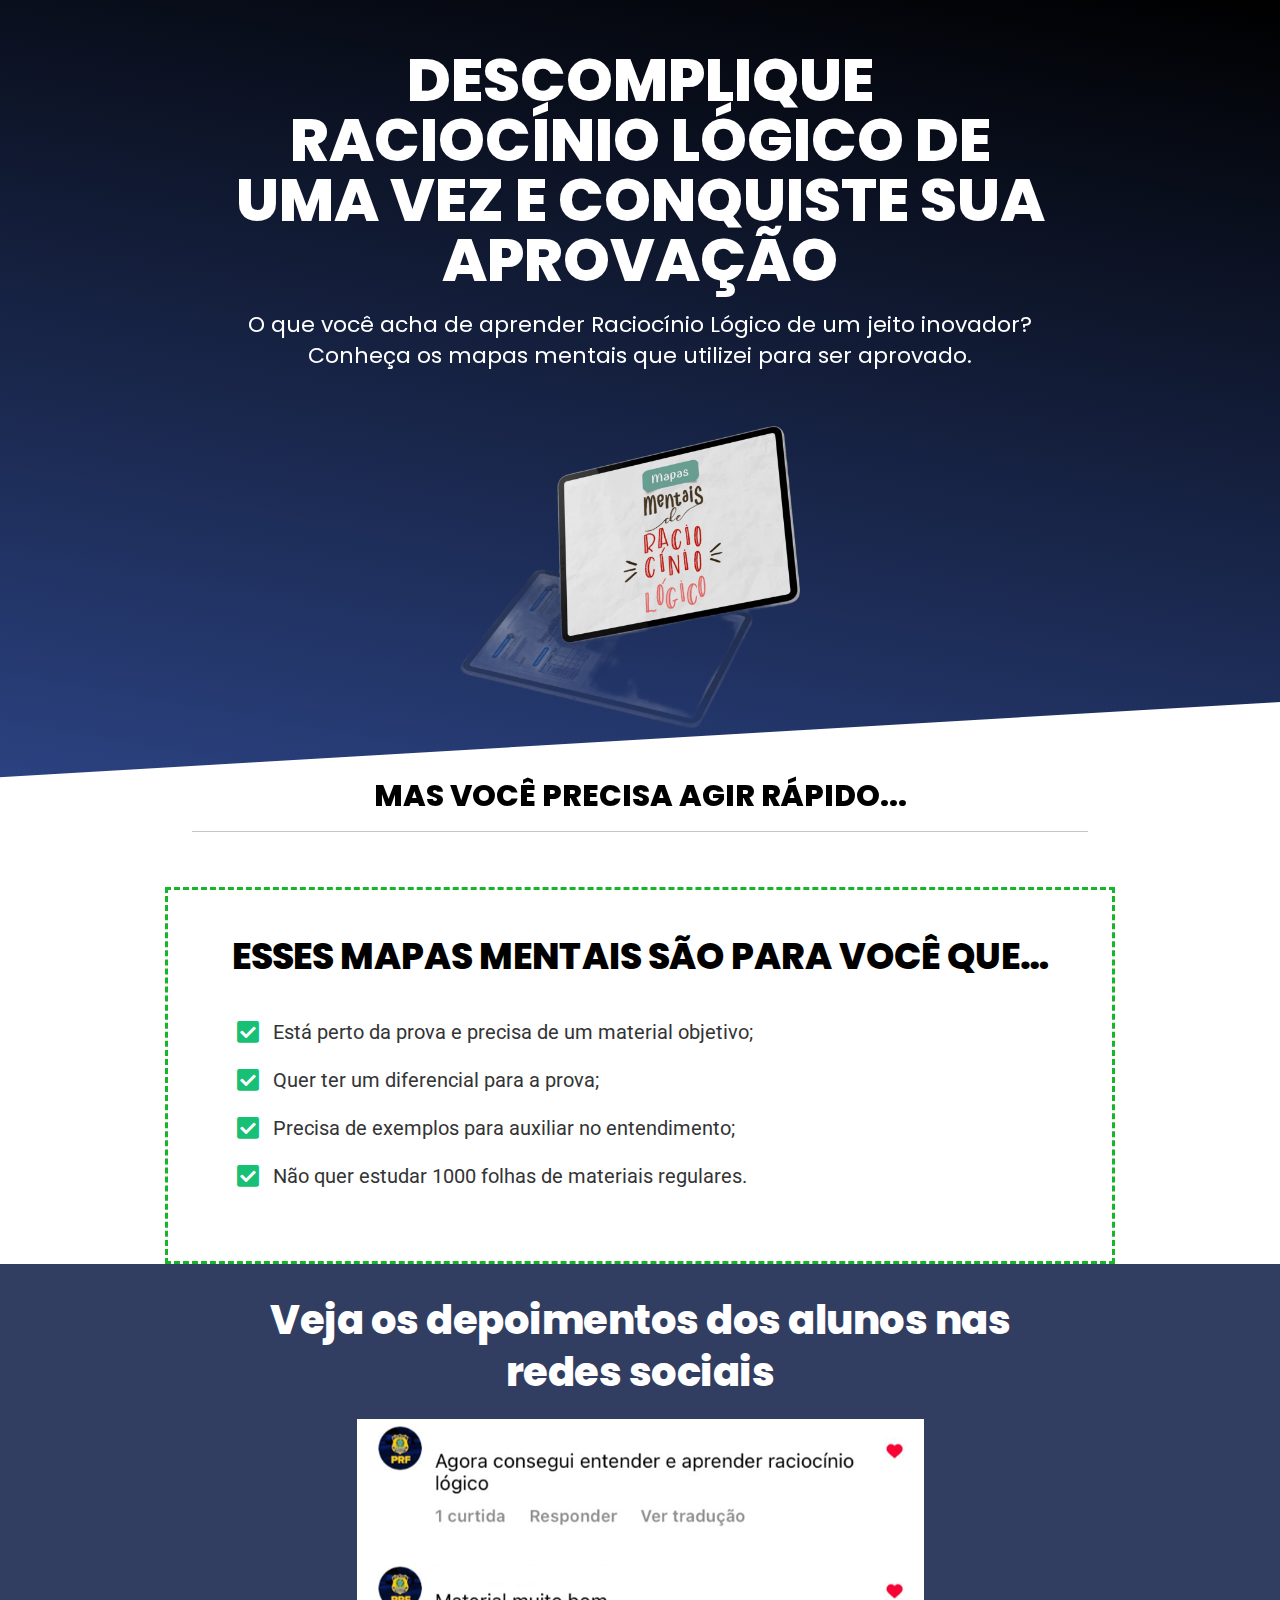
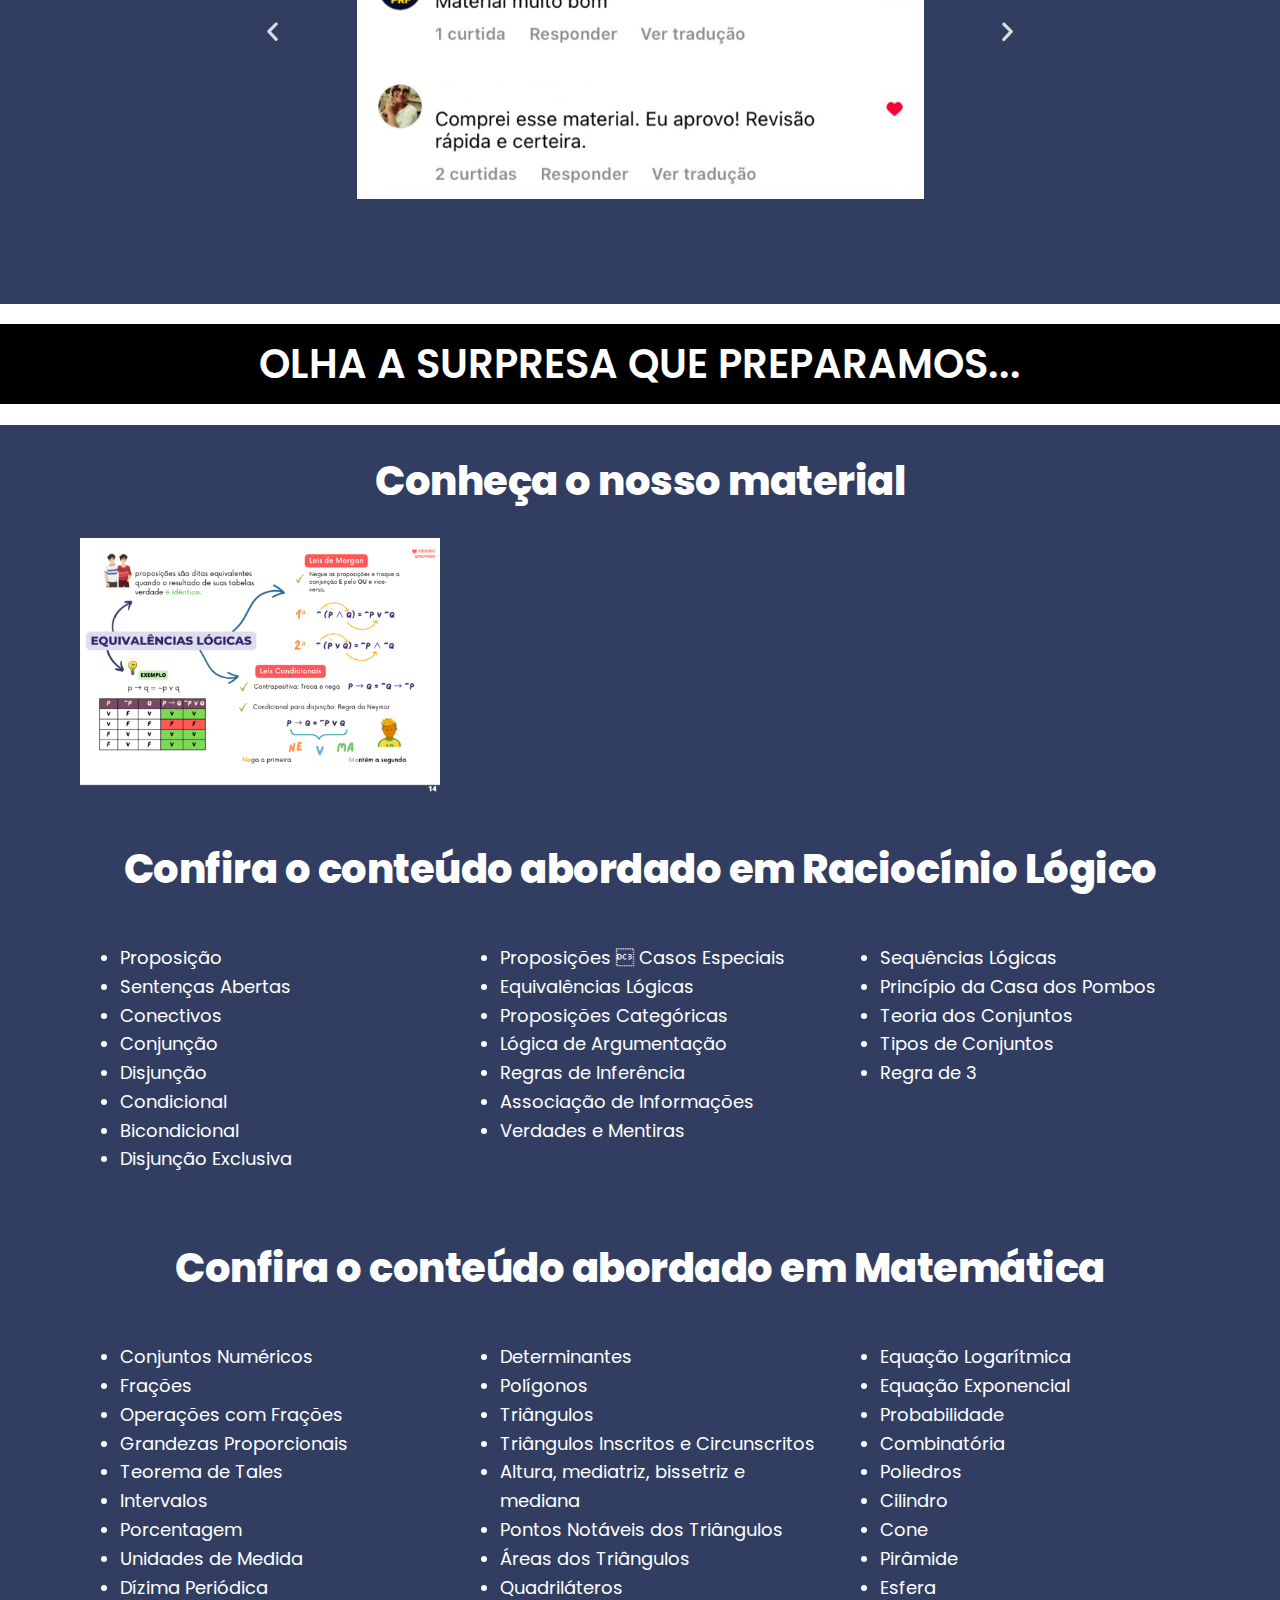
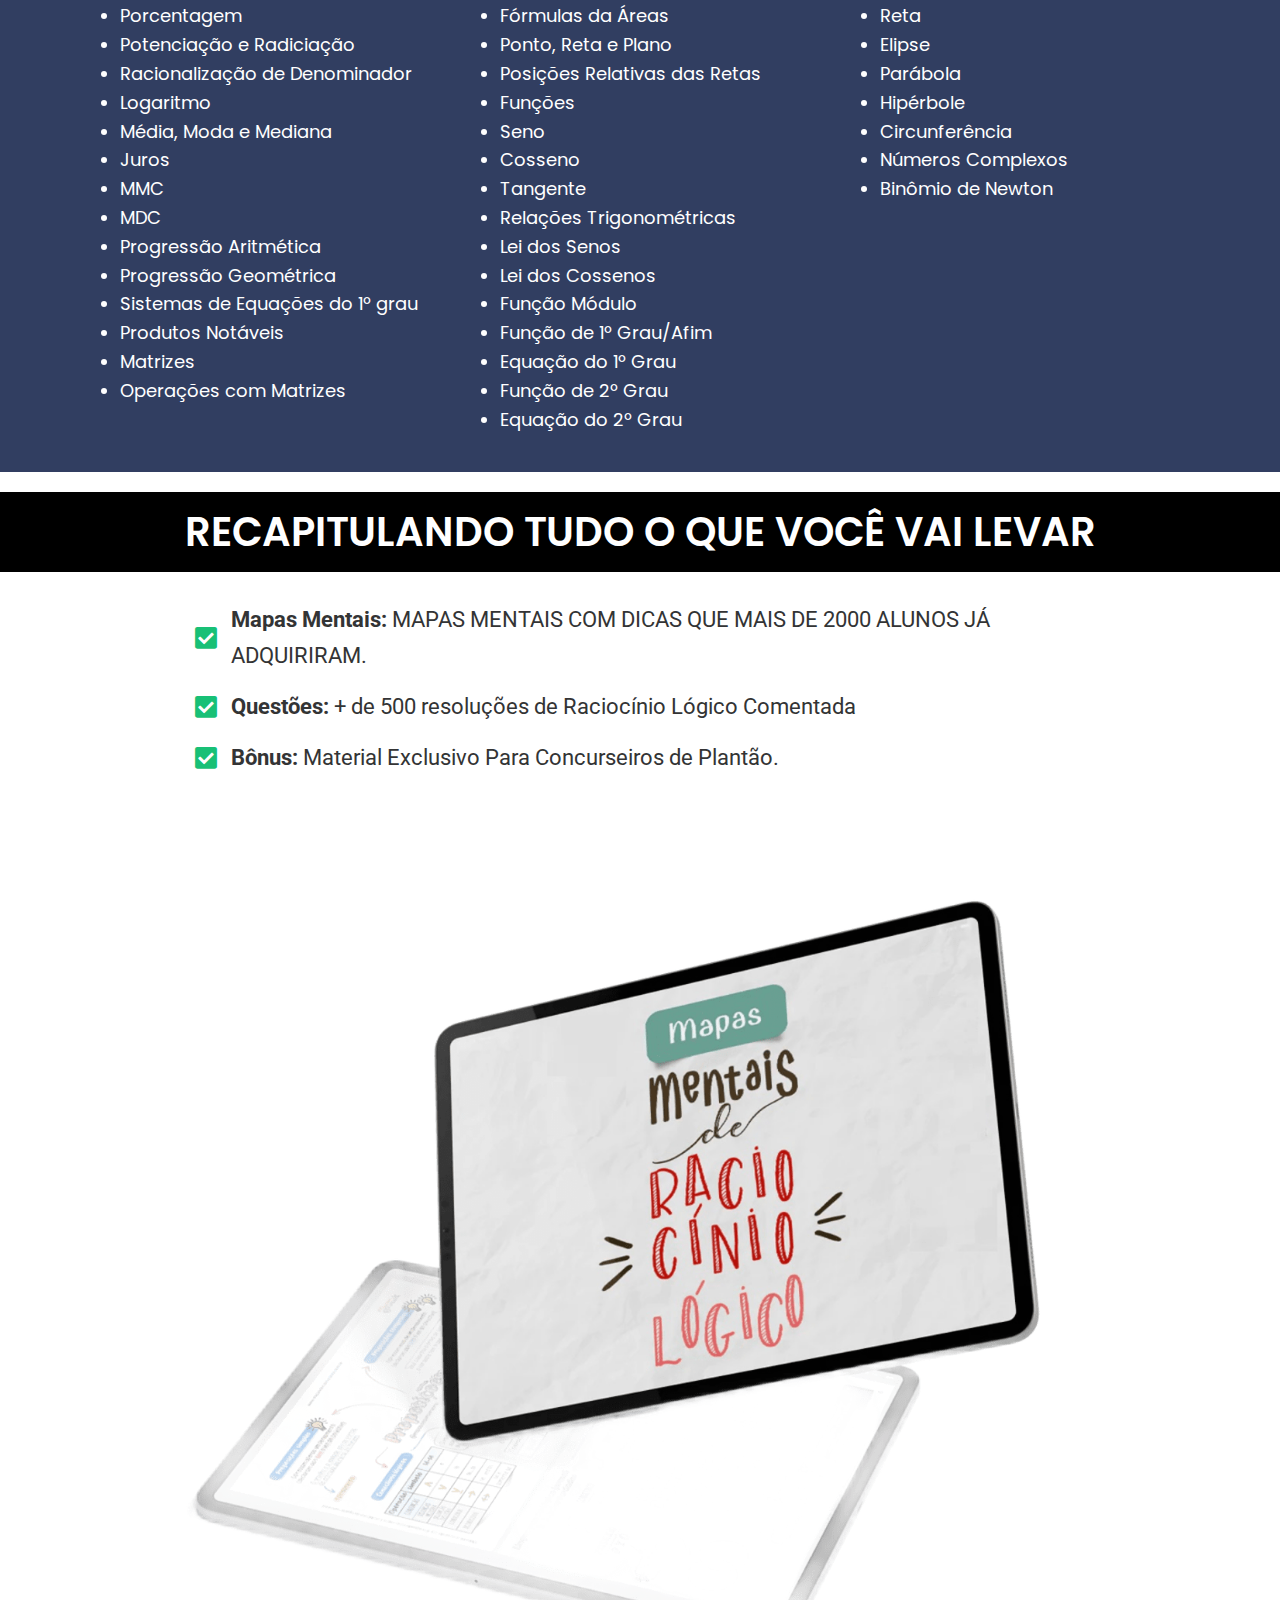
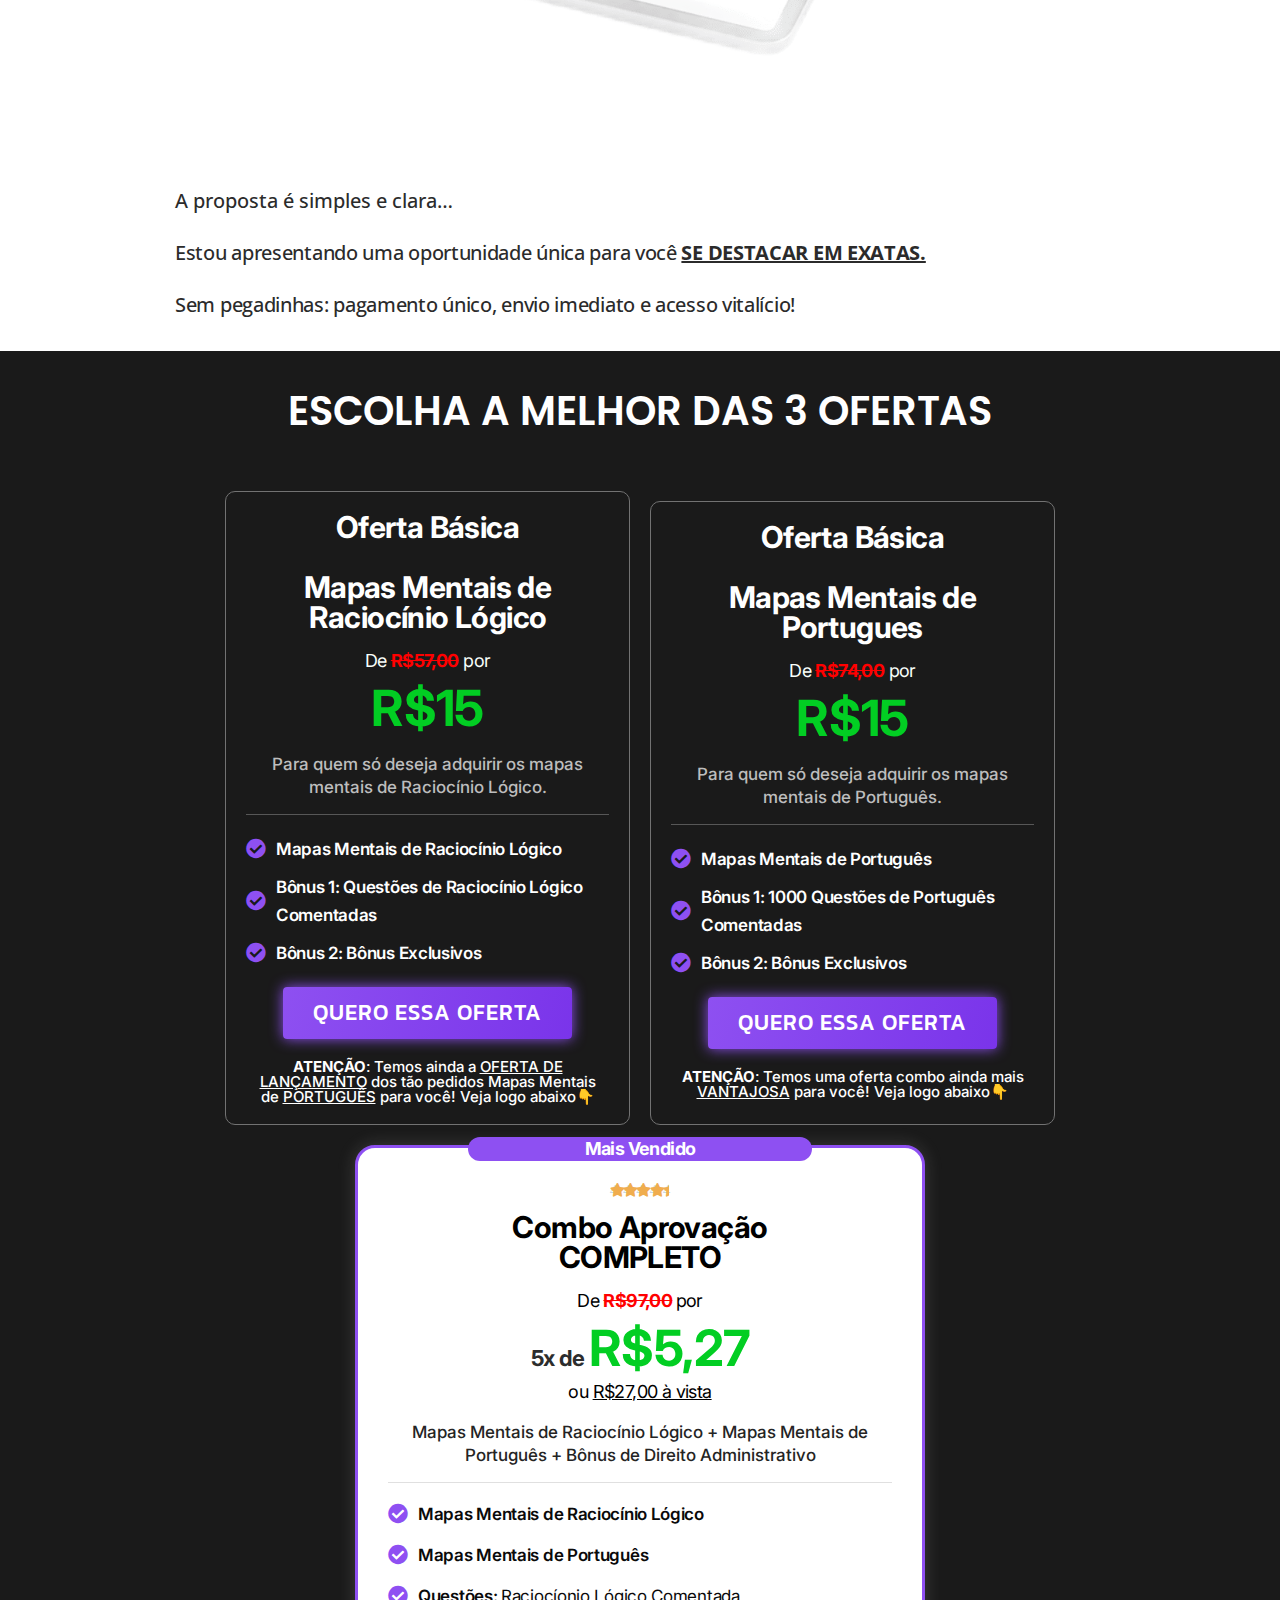
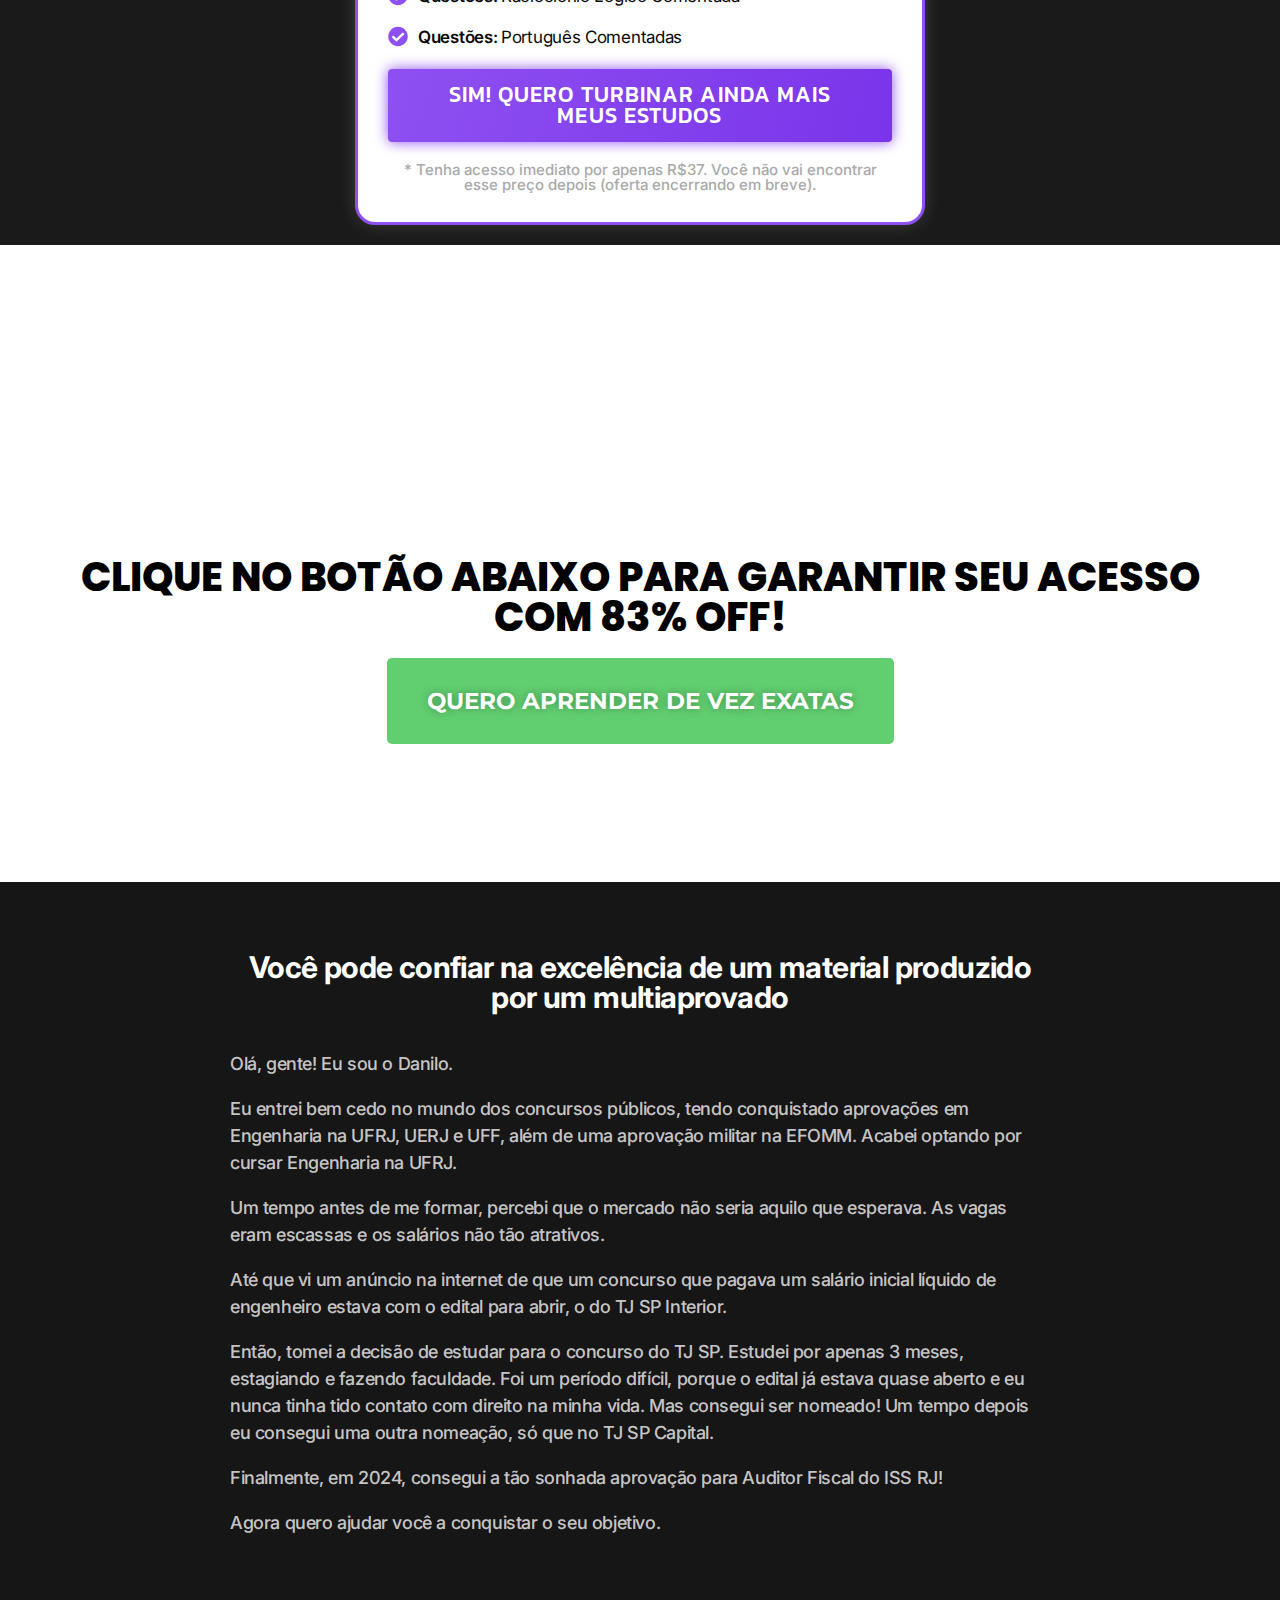
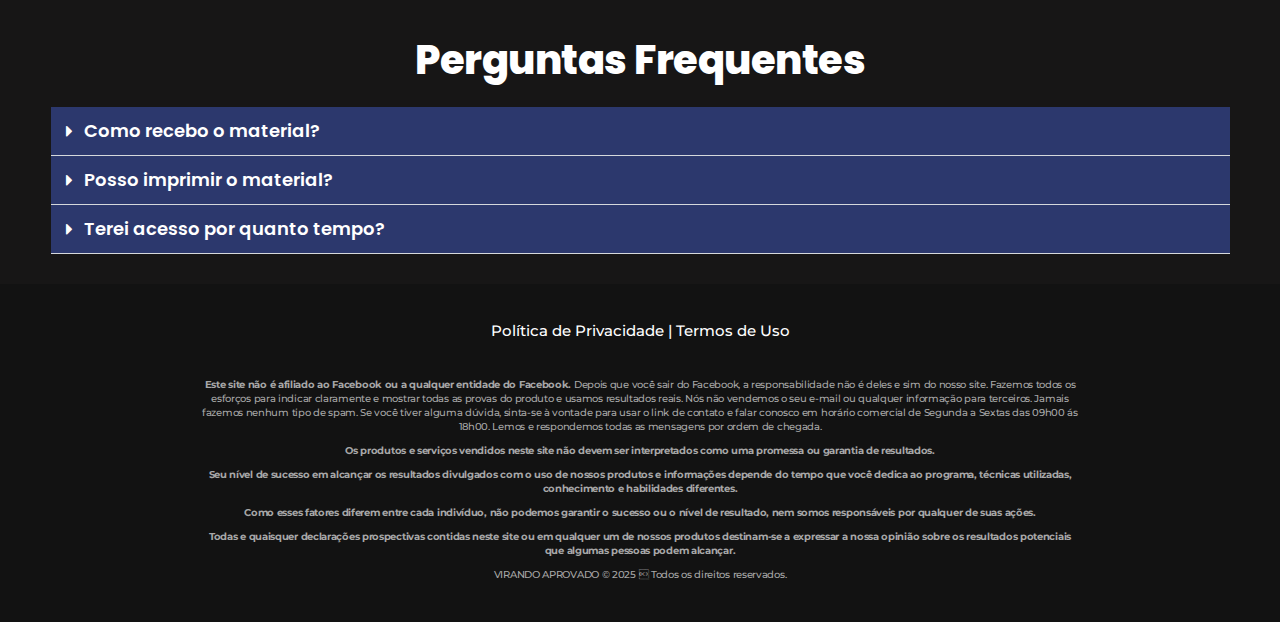
==== commit 5c05382d: "Add files via upload" ====
--- a/index.html
+++ b/index.html
@@ -70,12 +70,7 @@
         <style class="wp-fonts-local">@font-face{ font-family: "DM Sans"; font-style: normal; font-weight: 400; font-display: fallback; src: url('fonts/DMSans-Regular.woff2') format('woff2'); font-stretch: normal; } @font-face{ font-family: "DM Sans"; font-style: italic; font-weight: 400; font-display: fallback; src: url('fonts/DMSans-Regular-Italic.woff2') format('woff2'); font-stretch: normal; } @font-face{ font-family: "DM Sans"; font-style: normal; font-weight: 700; font-display: fallback; src: url('fonts/DMSans-Bold.woff2') format('woff2'); font-stretch: normal; } @font-face{ font-family: "DM Sans"; font-style: italic; font-weight: 700; font-display: fallback; src: url('fonts/DMSans-Bold-Italic.woff2') format('woff2'); font-stretch: normal; } @font-face{ font-family: "IBM Plex Mono"; font-style: normal; font-weight: 300; font-display: block; src: url('fonts/IBMPlexMono-Light.woff2') format('woff2'); font-stretch: normal; } @font-face{ font-family: "IBM Plex Mono"; font-style: normal; font-weight: 400; font-display: block; src: url('fonts/IBMPlexMono-Regular.woff2') format('woff2'); font-stretch: normal; } @font-face{ font-family: "IBM Plex Mono"; font-style: italic; font-weight: 400; font-display: block; src: url('fonts/IBMPlexMono-Italic.woff2') format('woff2'); font-stretch: normal; } @font-face{ font-family: "IBM Plex Mono"; font-style: normal; font-weight: 700; font-display: block; src: url('fonts/IBMPlexMono-Bold.woff2') format('woff2'); font-stretch: normal; } @font-face{ font-family: Inter; font-style: normal; font-weight: 200 900; font-display: fallback; src: url('fonts/Inter-VariableFont_slnt%2Cwght.ttf') format('truetype'); font-stretch: normal; } @font-face{ font-family: "Source Serif Pro"; font-style: normal; font-weight: 200 900; font-display: fallback; src: url('fonts/SourceSerif4Variable-Roman.ttf.woff2') format('woff2'); font-stretch: normal; } @font-face{ font-family: "Source Serif Pro"; font-style: italic; font-weight: 200 900; font-display: fallback; src: url('fonts/SourceSerif4Variable-Italic.ttf.woff2') format('woff2'); font-stretch: normal; }</style>
         <meta name="viewport" content="width=device-width, initial-scale=1.0, viewport-fit=cover">
     </head>
-    <script
-  src="https://cdn.utmify.com.br/scripts/utms/latest.js"
-  data-utmify-prevent-subids
-  async
-  defer
-></script>
+    <script src="https://cdn.utmify.com.br/scripts/utms/latest.js" data-utmify-prevent-subids async defer></script>
     <body class="home page-template page-template-elementor_canvas page page-id-395 wp-embed-responsive elementor-default elementor-template-canvas elementor-kit-5 elementor-page elementor-page-395">
         <div data-elementor-type="wp-page" data-elementor-id="395" class="elementor elementor-395">
             <section class="elementor-section elementor-top-section elementor-element elementor-element-73a193b2 elementor-section-boxed elementor-section-height-default elementor-section-height-default" data-id="73a193b2" data-element_type="section" data-settings="{" background_background":"gradient","shape_divider_bottom":"tilt"}"="">
@@ -642,7 +637,7 @@
                             <div class="elementor-element elementor-element-309ec5cd elementor-align-center elementor-widget elementor-widget-button" data-id="309ec5cd" data-element_type="widget" data-widget_type="button.default">
                                 <div class="elementor-widget-container">
                                     <div class="elementor-button-wrapper">
-                                        <a class="elementor-button elementor-button-link elementor-size-md elementor-animation-grow" href="https://pay.urusoficial.com.br/W2GKGWN8XAHUM"><span class="elementor-button-content-wrapper"><span class="elementor-button-text">QUERO ESSA OFERTA</span></span></a>
+                                        <a class="elementor-button elementor-button-link elementor-size-md elementor-animation-grow" href="https://e-books-pp.pay.yampi.com.br/r/EYYA8XRZOP"><span class="elementor-button-content-wrapper"><span class="elementor-button-text">QUERO ESSA OFERTA</span></span></a>
                                     </div>
                                 </div>
                             </div>
@@ -667,7 +662,7 @@
                             </div>
                             <div class="elementor-element elementor-element-f7f9b0a elementor-widget elementor-widget-heading" data-id="f7f9b0a" data-element_type="widget" data-widget_type="heading.default">
                                 <div class="elementor-widget-container">
-                                    <h2 class="elementor-heading-title elementor-size-default">R$27</h2> 
+                                    <h2 class="elementor-heading-title elementor-size-default">R$15</h2> 
                                 </div>
                             </div>
                             <div class="elementor-element elementor-element-cb5bb3e elementor-widget elementor-widget-heading" data-id="cb5bb3e" data-element_type="widget" data-widget_type="heading.default">
@@ -703,7 +698,7 @@
                             <div class="elementor-element elementor-element-c18e9fb elementor-align-center elementor-widget elementor-widget-button" data-id="c18e9fb" data-element_type="widget" data-widget_type="button.default">
                                 <div class="elementor-widget-container">
                                     <div class="elementor-button-wrapper">
-                                        <a class="elementor-button elementor-button-link elementor-size-md elementor-animation-grow" href="https://redirect.urusoficial.com.br/D76D0BD4NSVES"><span class="elementor-button-content-wrapper"><span class="elementor-button-text">QUERO ESSA OFERTA</span></span></a>
+                                        <a class="elementor-button elementor-button-link elementor-size-md elementor-animation-grow" href="https://e-books-pp.pay.yampi.com.br/r/11RUQA2A76"><span class="elementor-button-content-wrapper"><span class="elementor-button-text">QUERO ESSA OFERTA</span></span></a>
                                     </div>
                                 </div>
                             </div>
@@ -751,12 +746,12 @@
                             </div>
                             <div class="elementor-element elementor-element-88294c0 elementor-widget elementor-widget-heading" data-id="88294c0" data-element_type="widget" data-widget_type="heading.default">
                                 <div class="elementor-widget-container">
-                                    <h2 class="elementor-heading-title elementor-size-default"><span style="font-size:22px">8x de  </span><span style="color:#02CE23">R$5,25</span></h2> 
+                                    <h2 class="elementor-heading-title elementor-size-default"><span style="font-size:22px">5x de  </span><span style="color:#02CE23">R$5,27</span></h2> 
                                 </div>
                             </div>
                             <div class="elementor-element elementor-element-9bb4532 elementor-widget elementor-widget-heading" data-id="9bb4532" data-element_type="widget" data-widget_type="heading.default">
                                 <div class="elementor-widget-container">
-                                    <h2 class="elementor-heading-title elementor-size-default">ou <u>R$37,00 à vista</u></h2> 
+                                    <h2 class="elementor-heading-title elementor-size-default">ou <u>R$27,00 à vista</u></h2> 
                                 </div>
                             </div>
                             <div class="elementor-element elementor-element-9ee0071 elementor-widget elementor-widget-heading" data-id="9ee0071" data-element_type="widget" data-widget_type="heading.default">
@@ -796,7 +791,7 @@
                             <div class="elementor-element elementor-element-7b9c63f elementor-align-center elementor-widget elementor-widget-button" data-id="7b9c63f" data-element_type="widget" data-widget_type="button.default">
                                 <div class="elementor-widget-container">
                                     <div class="elementor-button-wrapper">
-                                        <a class="elementor-button elementor-button-link elementor-size-md elementor-animation-grow" href="https://redirect.urusoficial.com.br/WQBCCVDP50ID6"><span class="elementor-button-content-wrapper"><span class="elementor-button-text">SIM! QUERO TURBINAR AINDA MAIS MEUS ESTUDOS</span></span></a>
+                                        <a class="elementor-button elementor-button-link elementor-size-md elementor-animation-grow" href="https://e-books-pp.pay.yampi.com.br/r/OTOY36IFRL"><span class="elementor-button-content-wrapper"><span class="elementor-button-text">SIM! QUERO TURBINAR AINDA MAIS MEUS ESTUDOS</span></span></a>
                                     </div>
                                 </div>
                             </div>
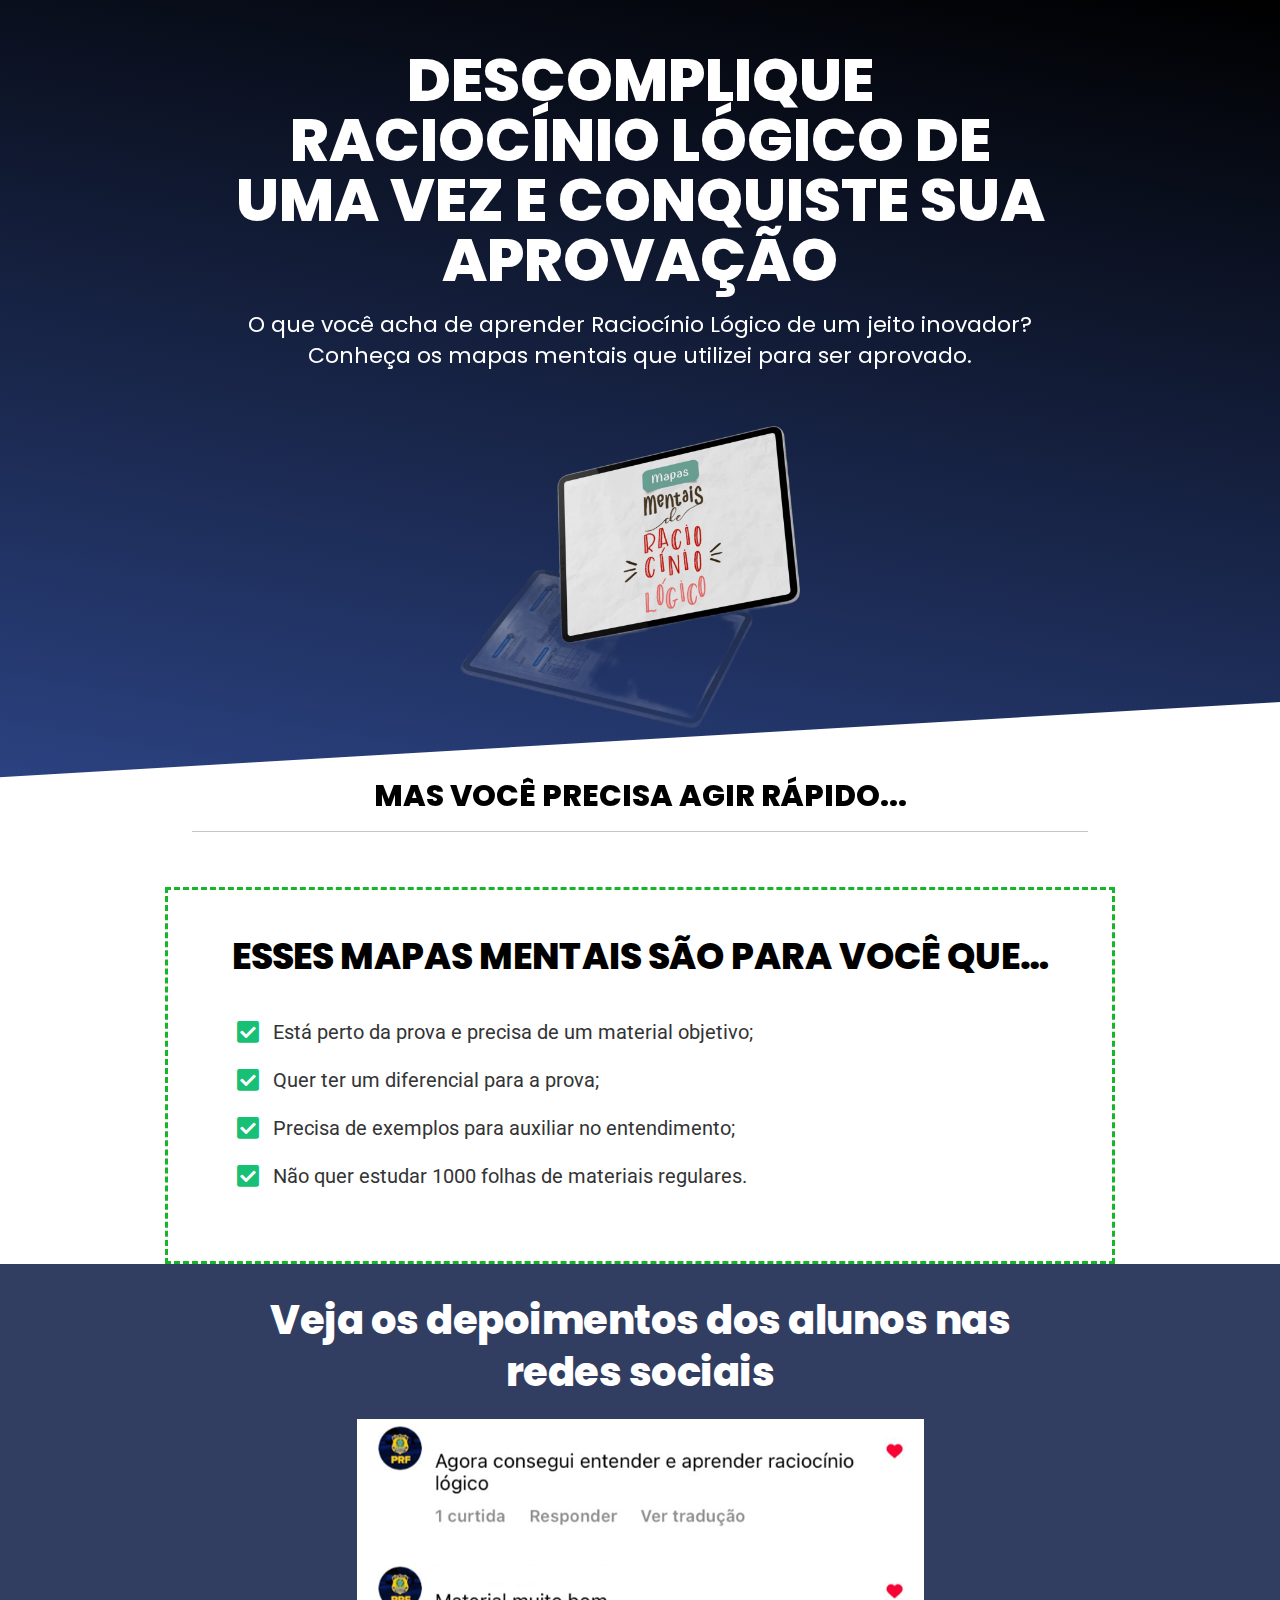
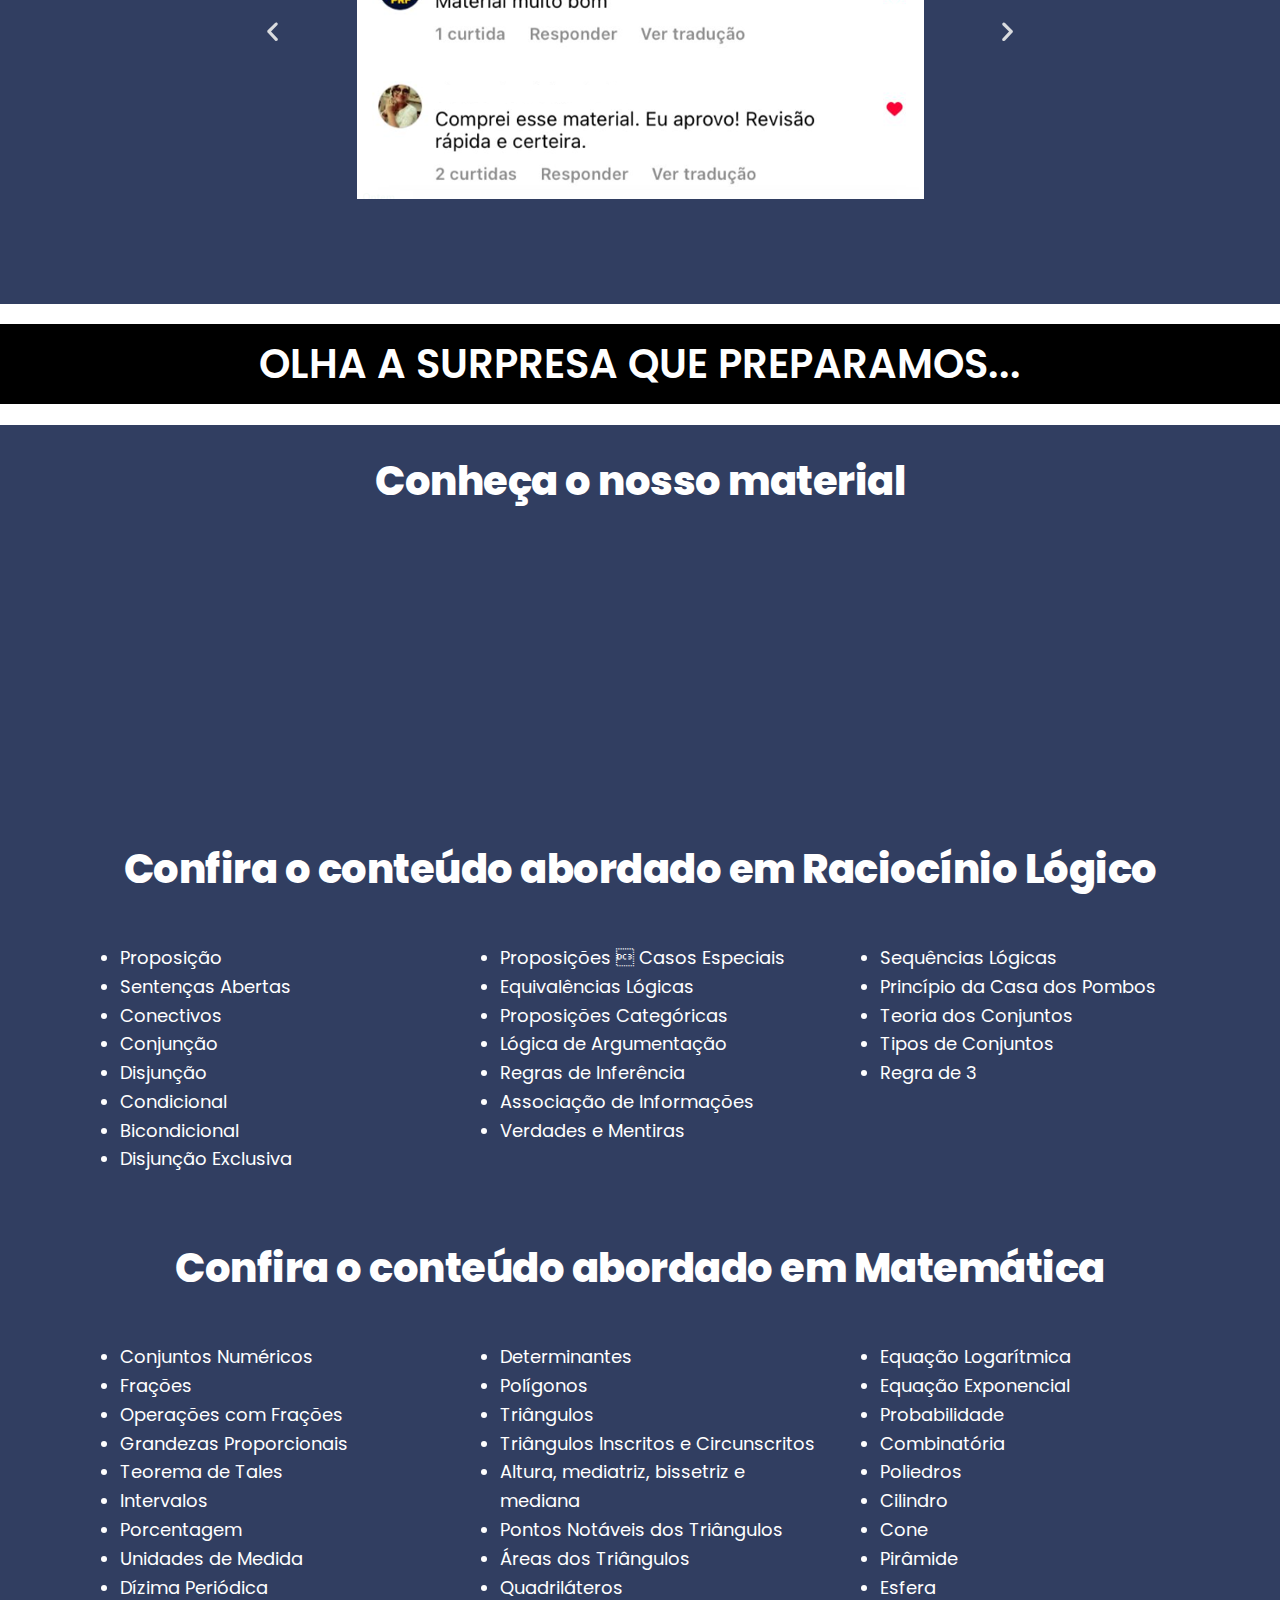
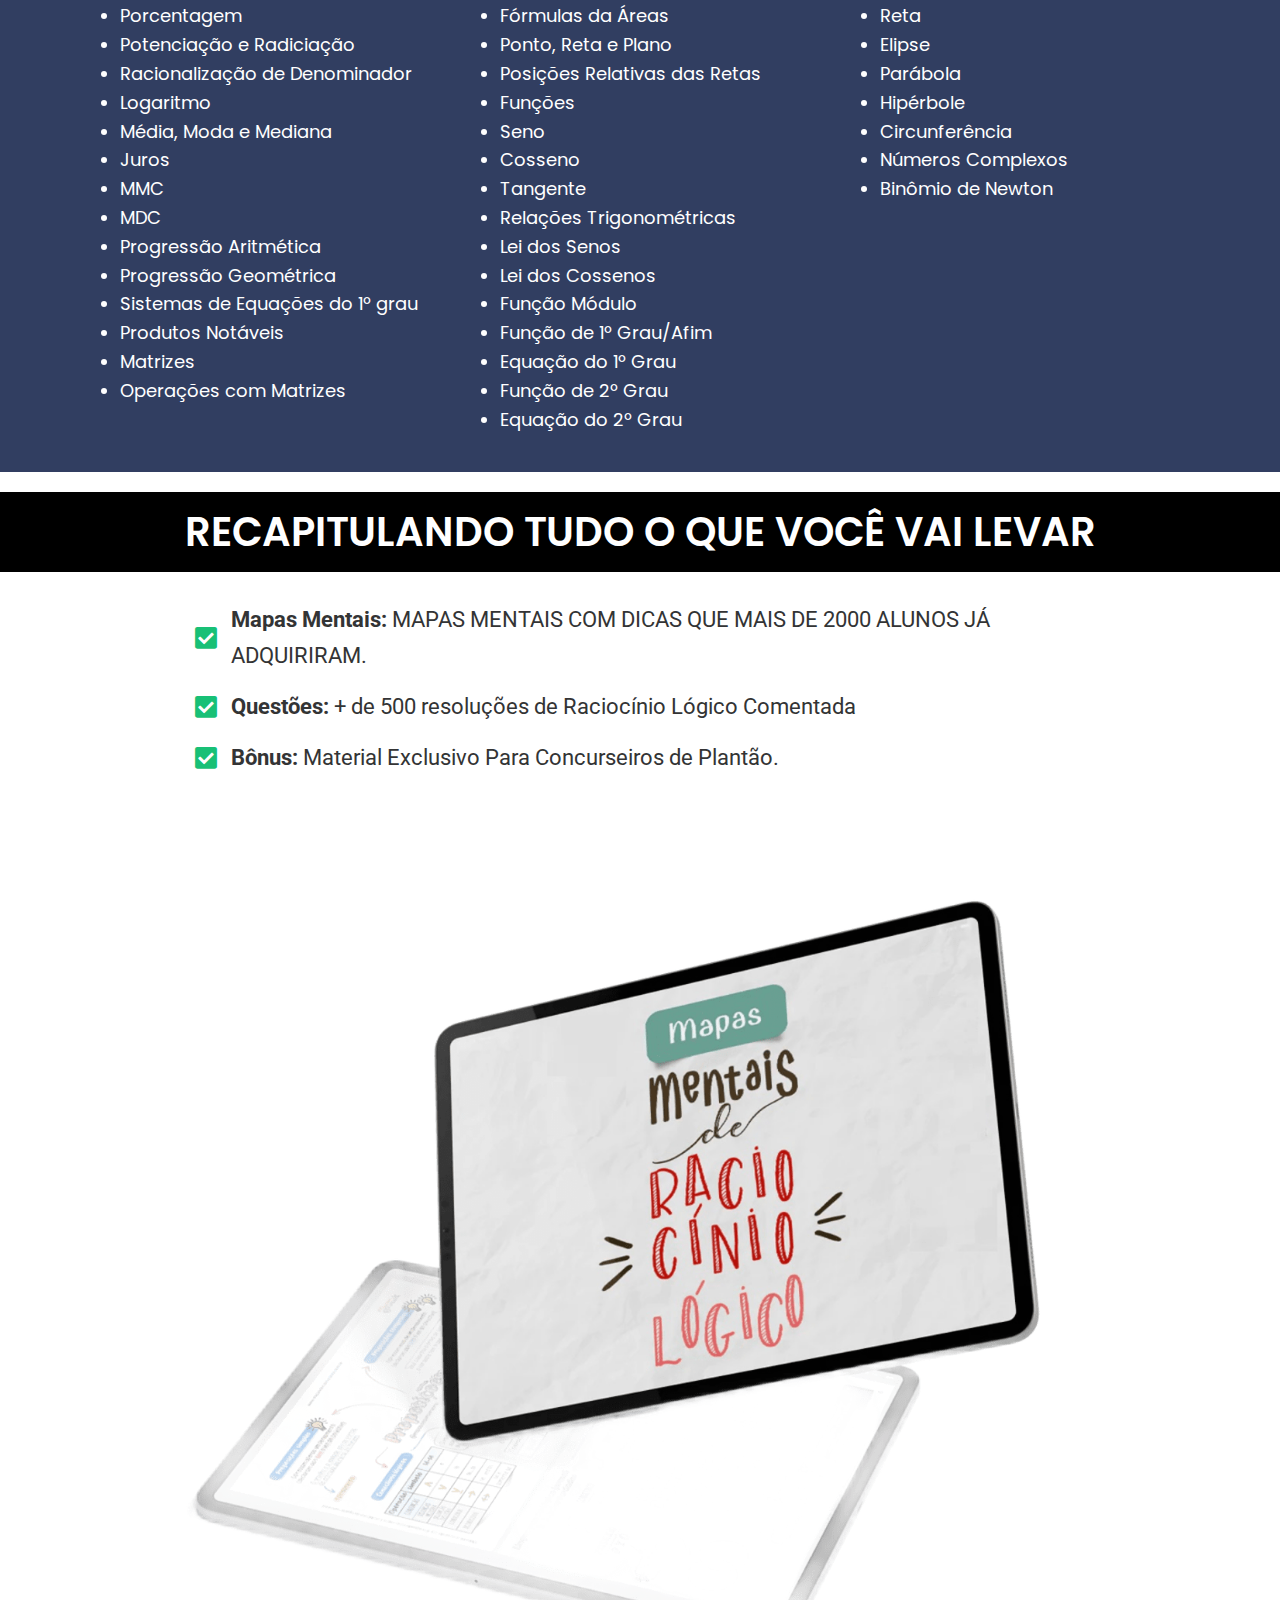
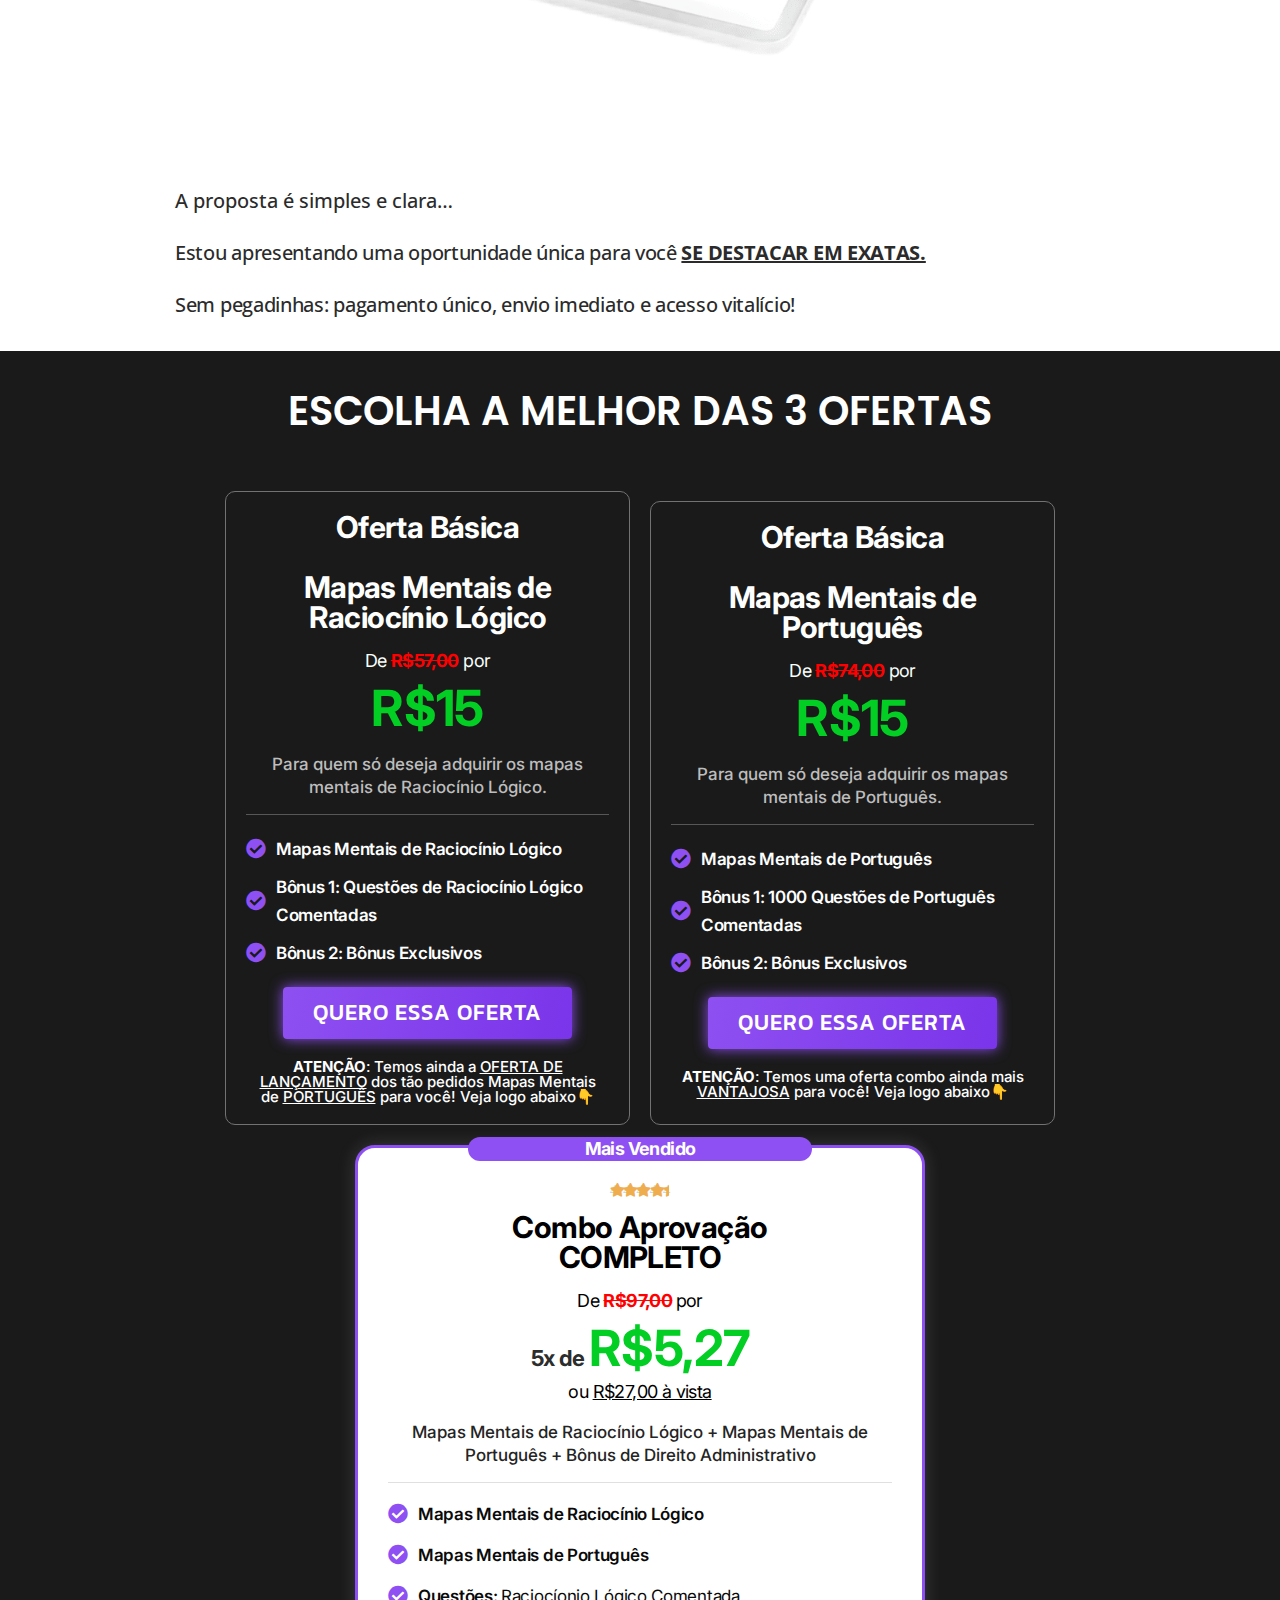
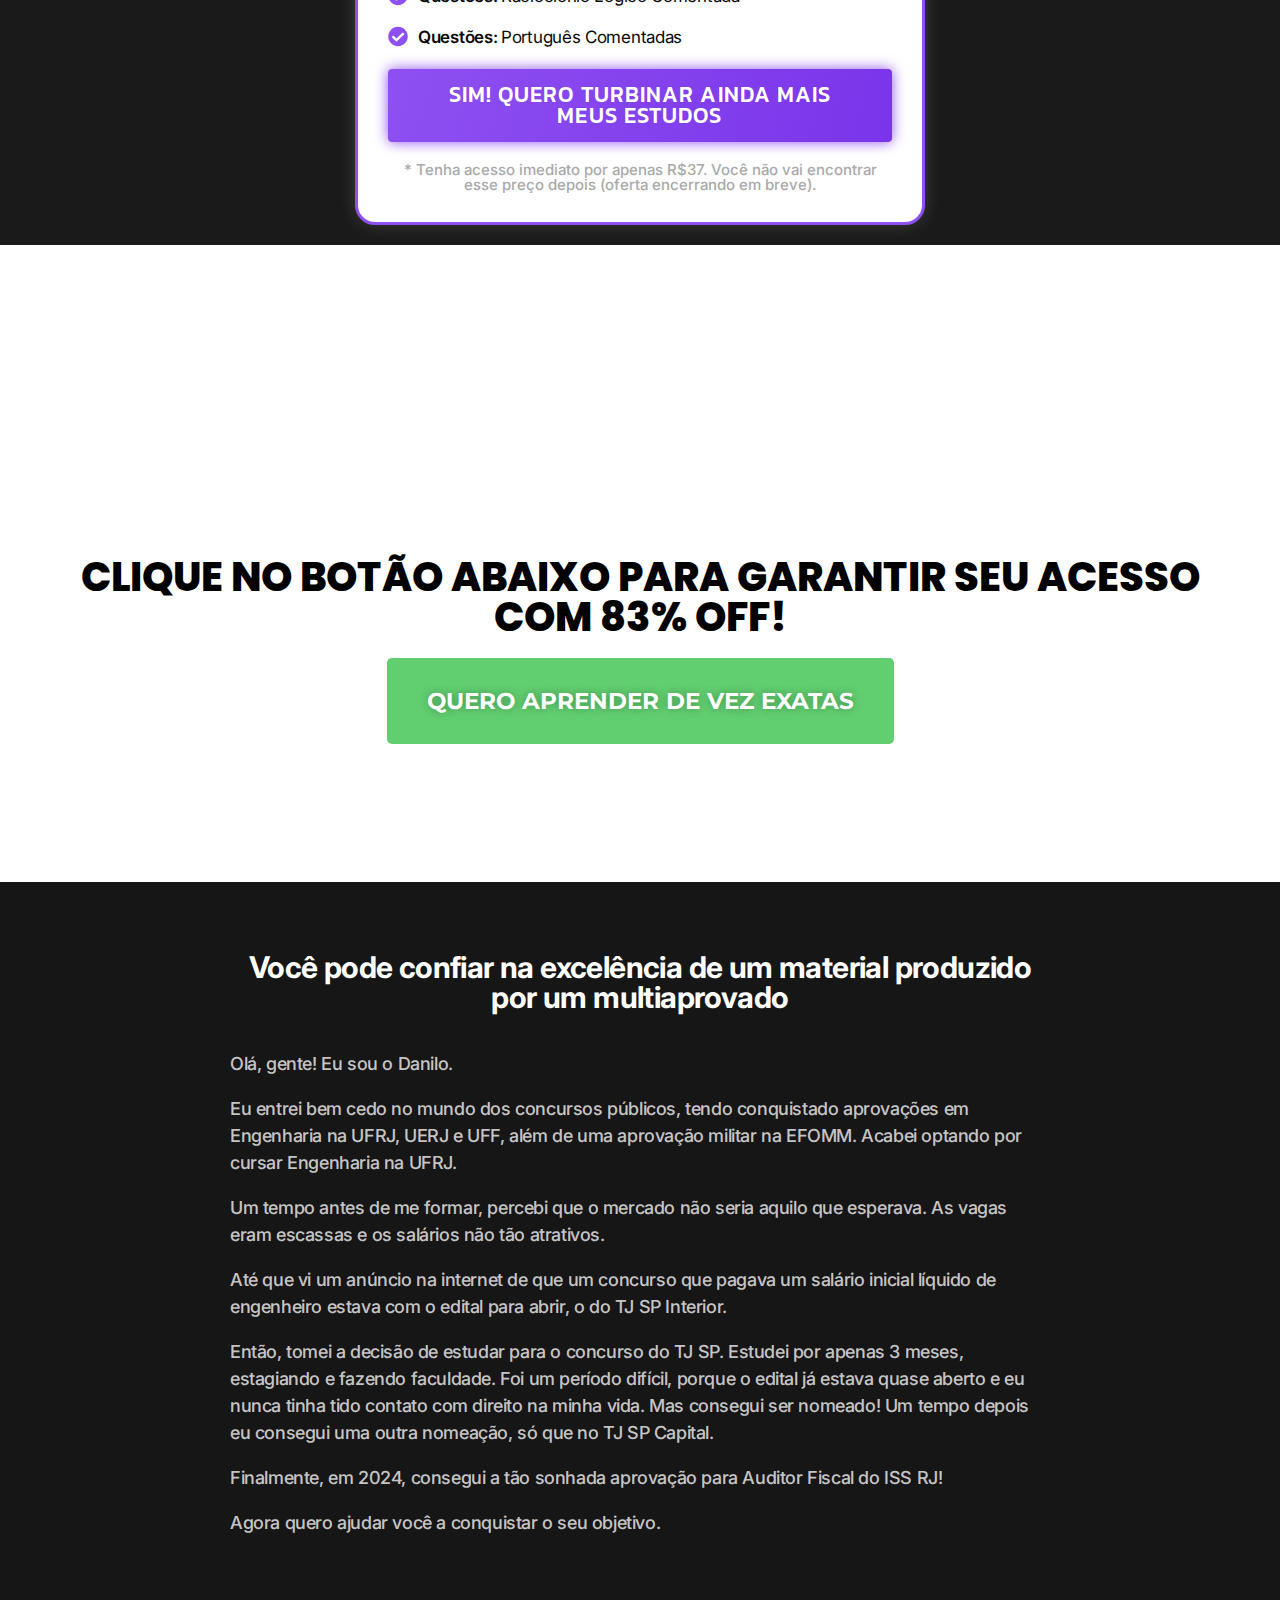
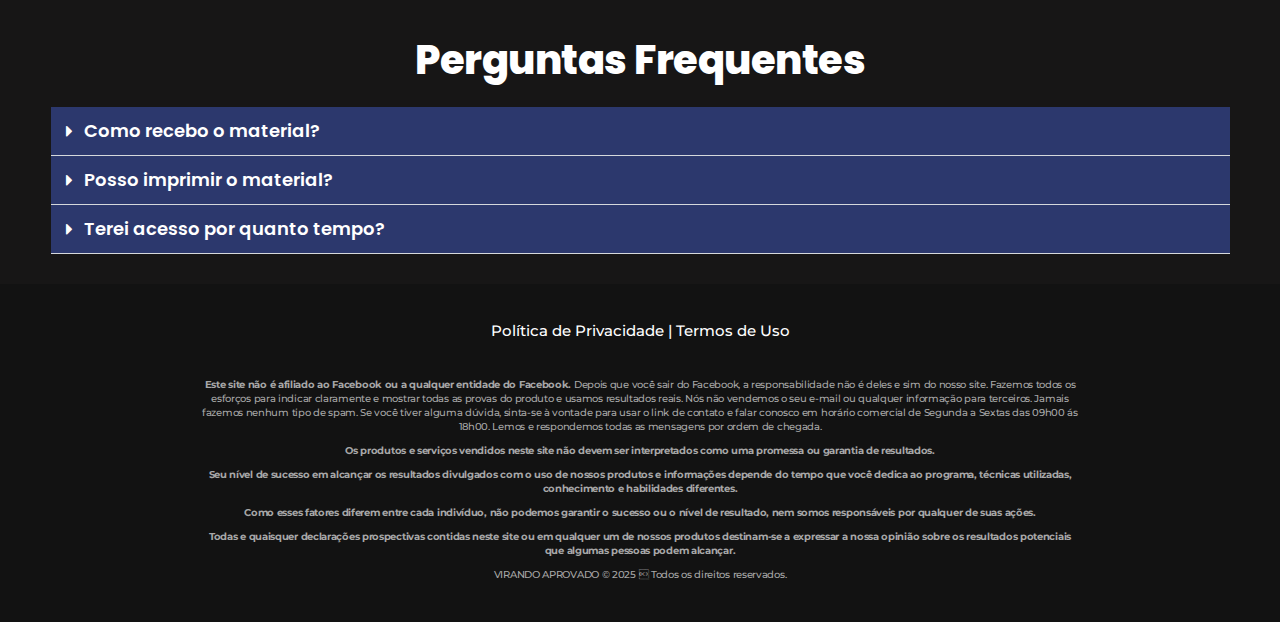
==== commit ab591406: "Add files via upload" ====
--- a/index.html
+++ b/index.html
@@ -652,7 +652,7 @@
                         <div class="elementor-widget-wrap elementor-element-populated">
                             <div class="elementor-element elementor-element-6e983fc elementor-widget elementor-widget-heading" data-id="6e983fc" data-element_type="widget" data-widget_type="heading.default">
                                 <div class="elementor-widget-container">
-                                    <h2 class="elementor-heading-title elementor-size-default">Oferta Básica<br><br>Mapas Mentais de Portugues</h2> 
+                                    <h2 class="elementor-heading-title elementor-size-default">Oferta Básica<br><br>Mapas Mentais de Português</h2> 
                                 </div>
                             </div>
                             <div class="elementor-element elementor-element-ce828db elementor-widget elementor-widget-heading" data-id="ce828db" data-element_type="widget" data-widget_type="heading.default">
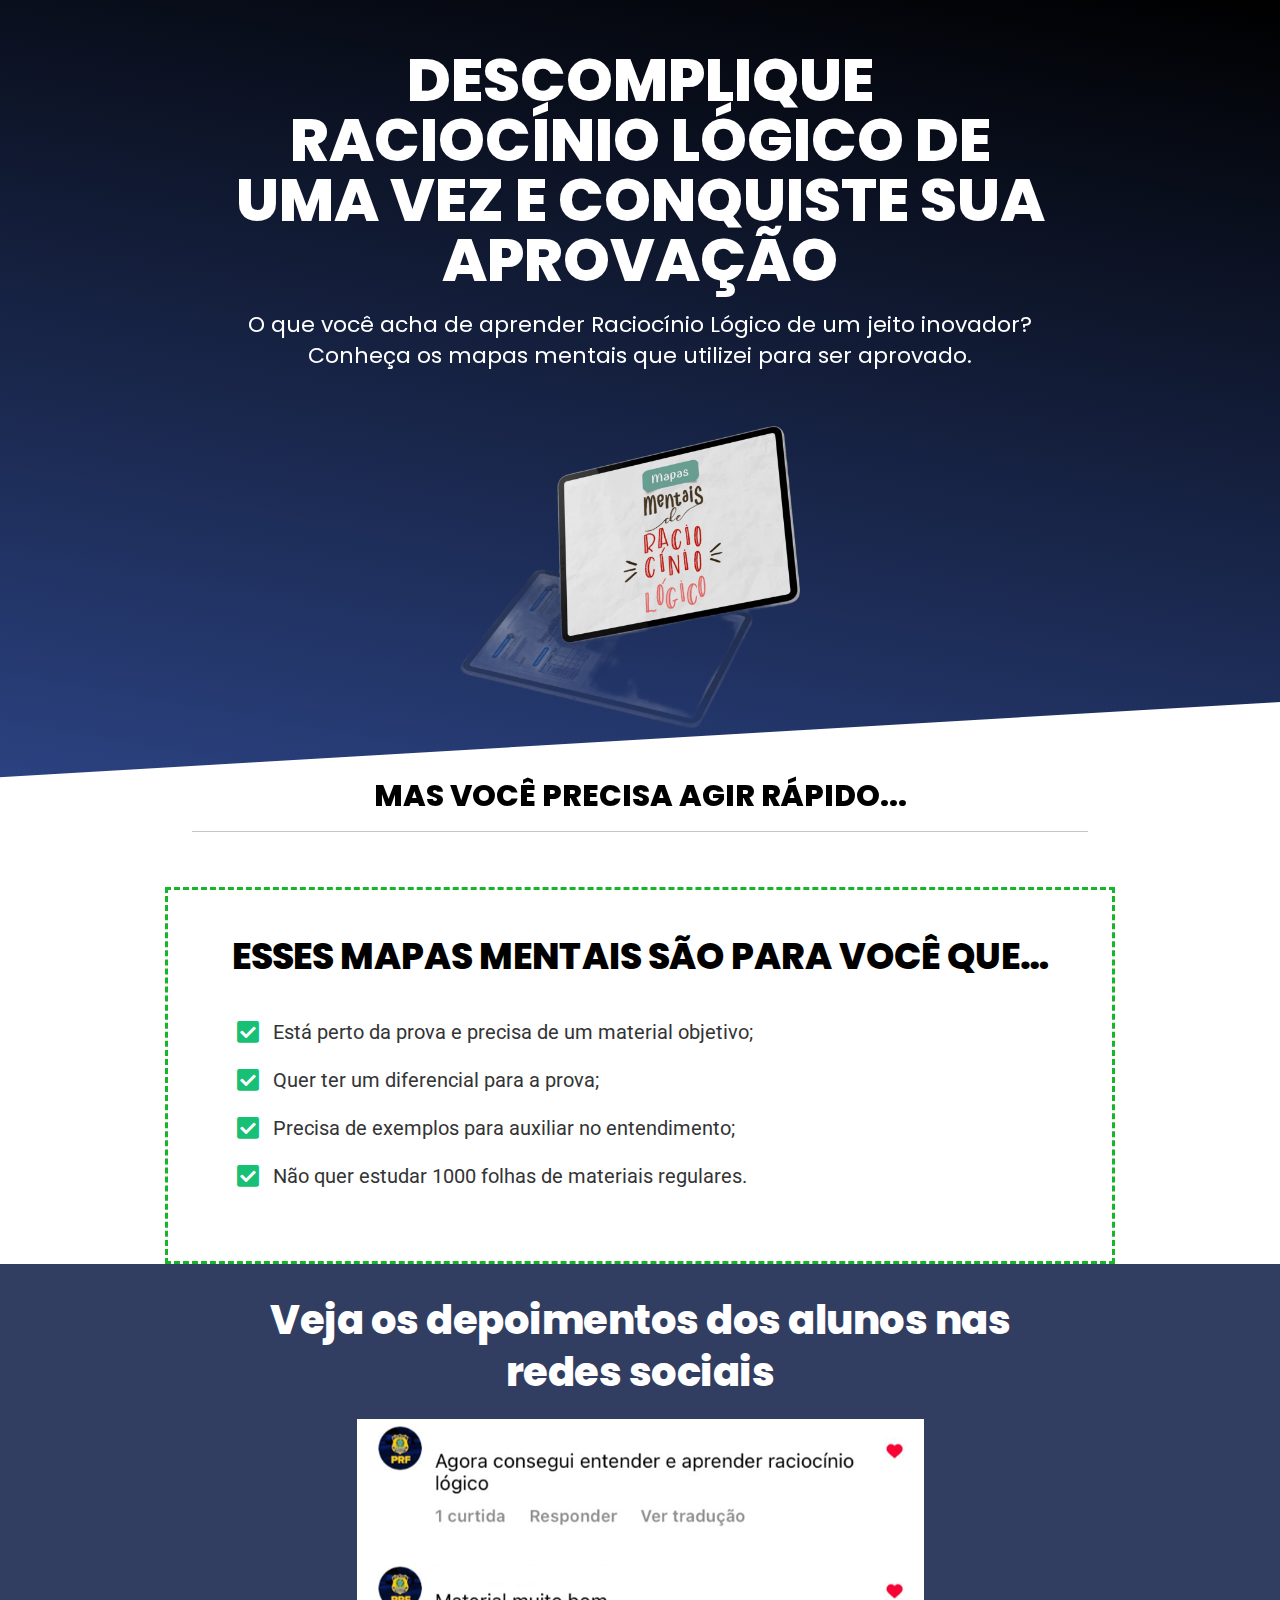
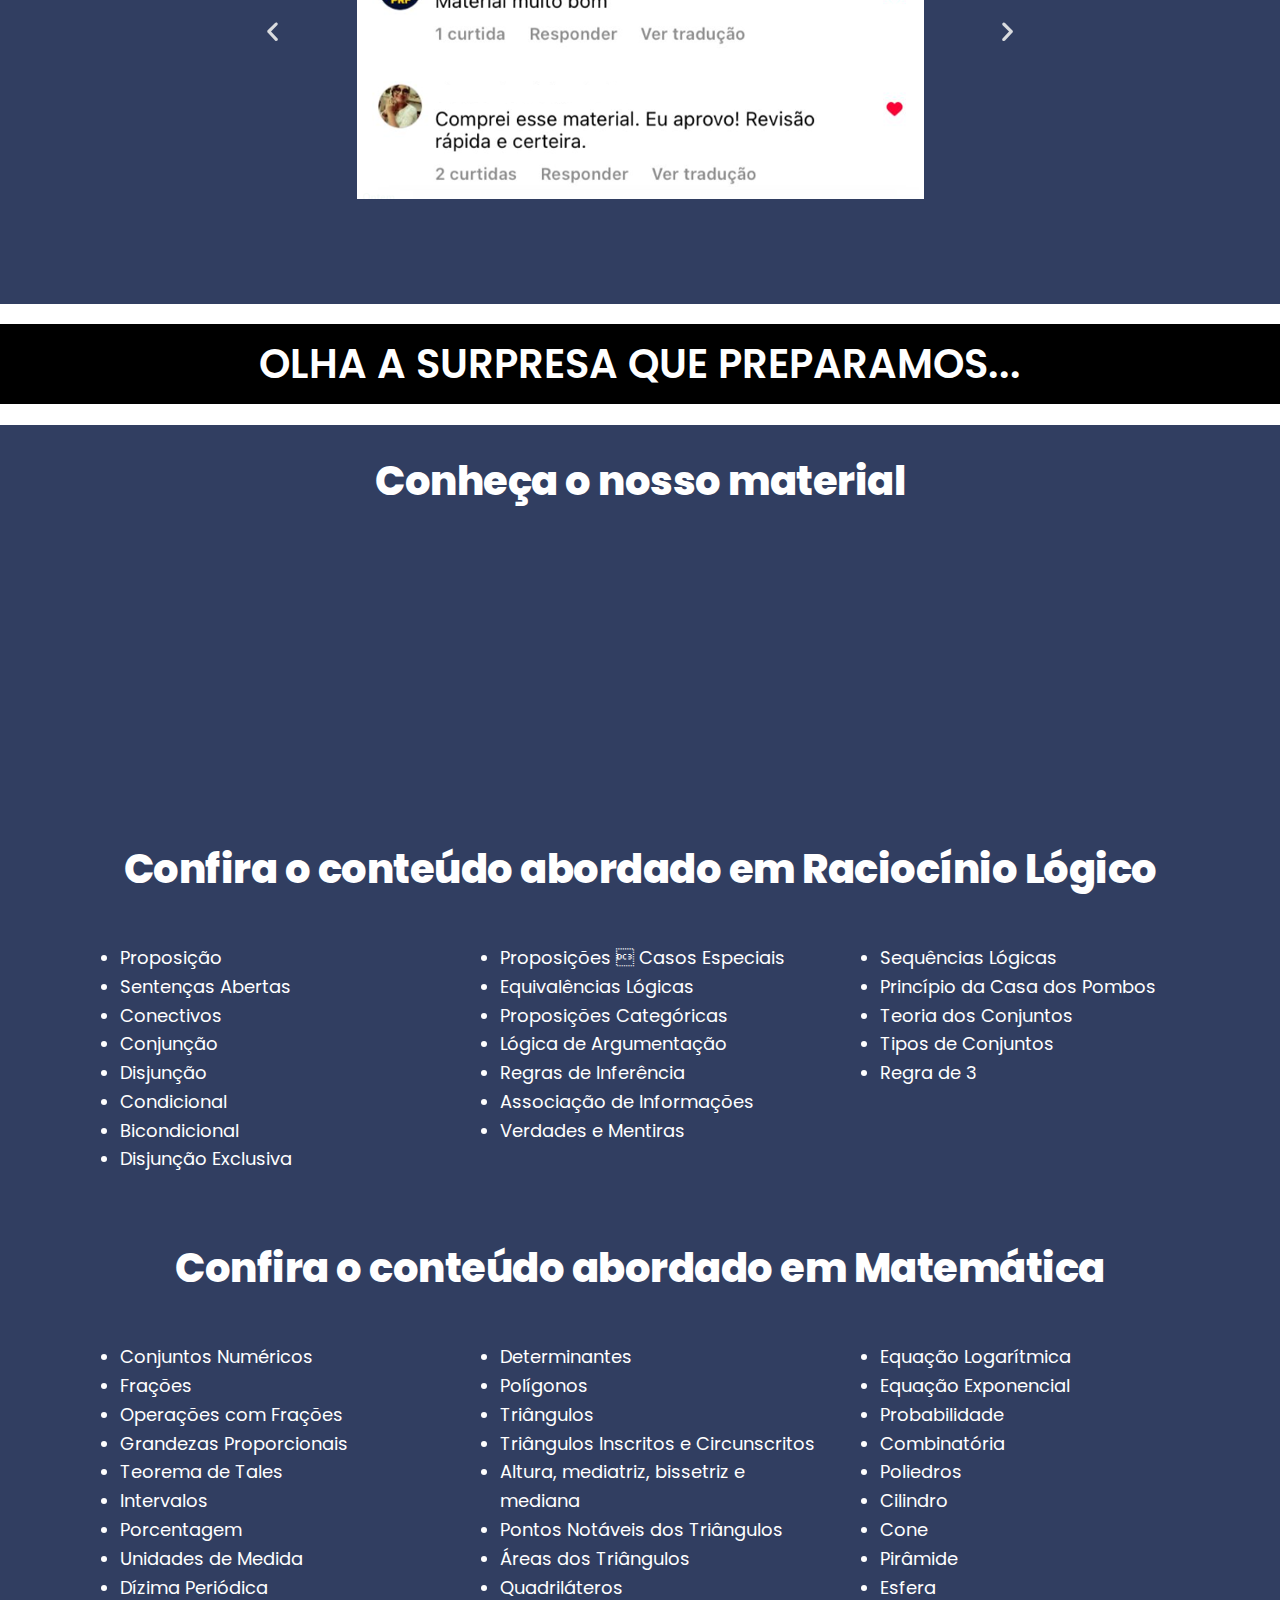
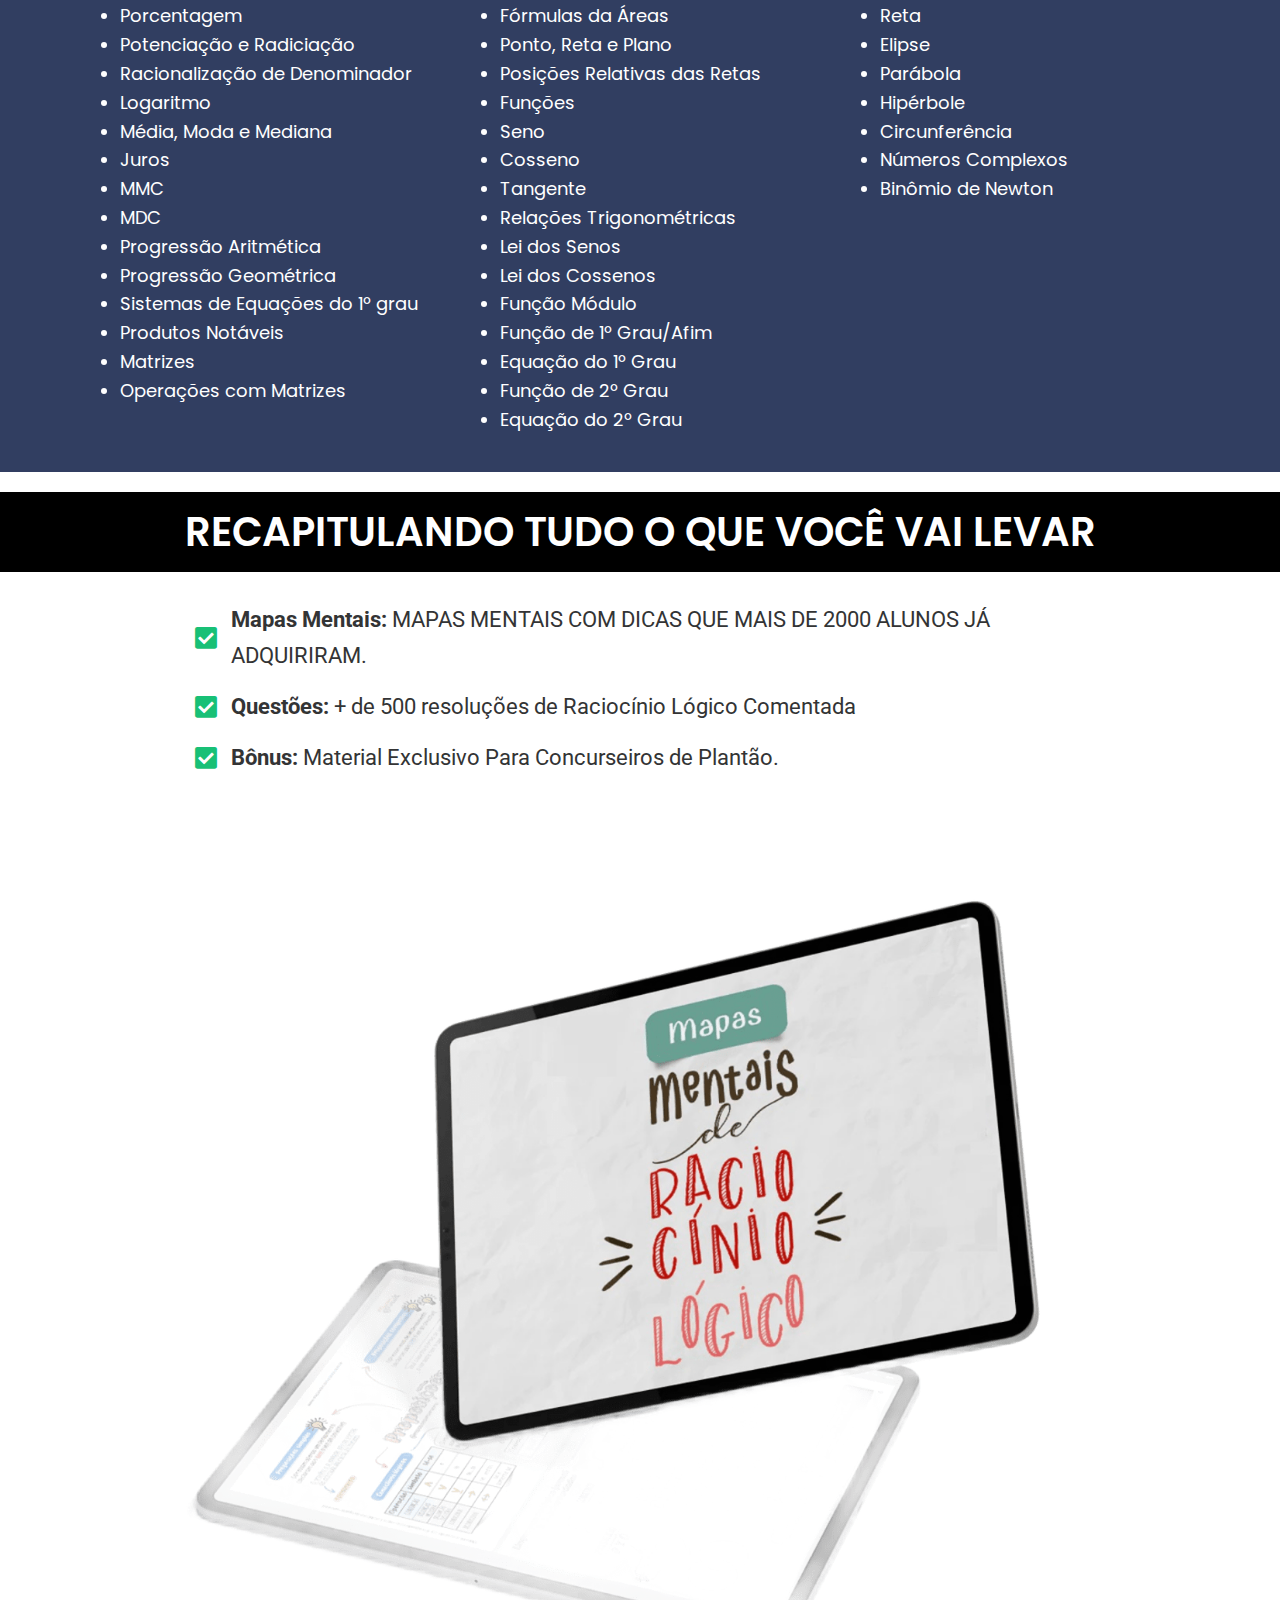
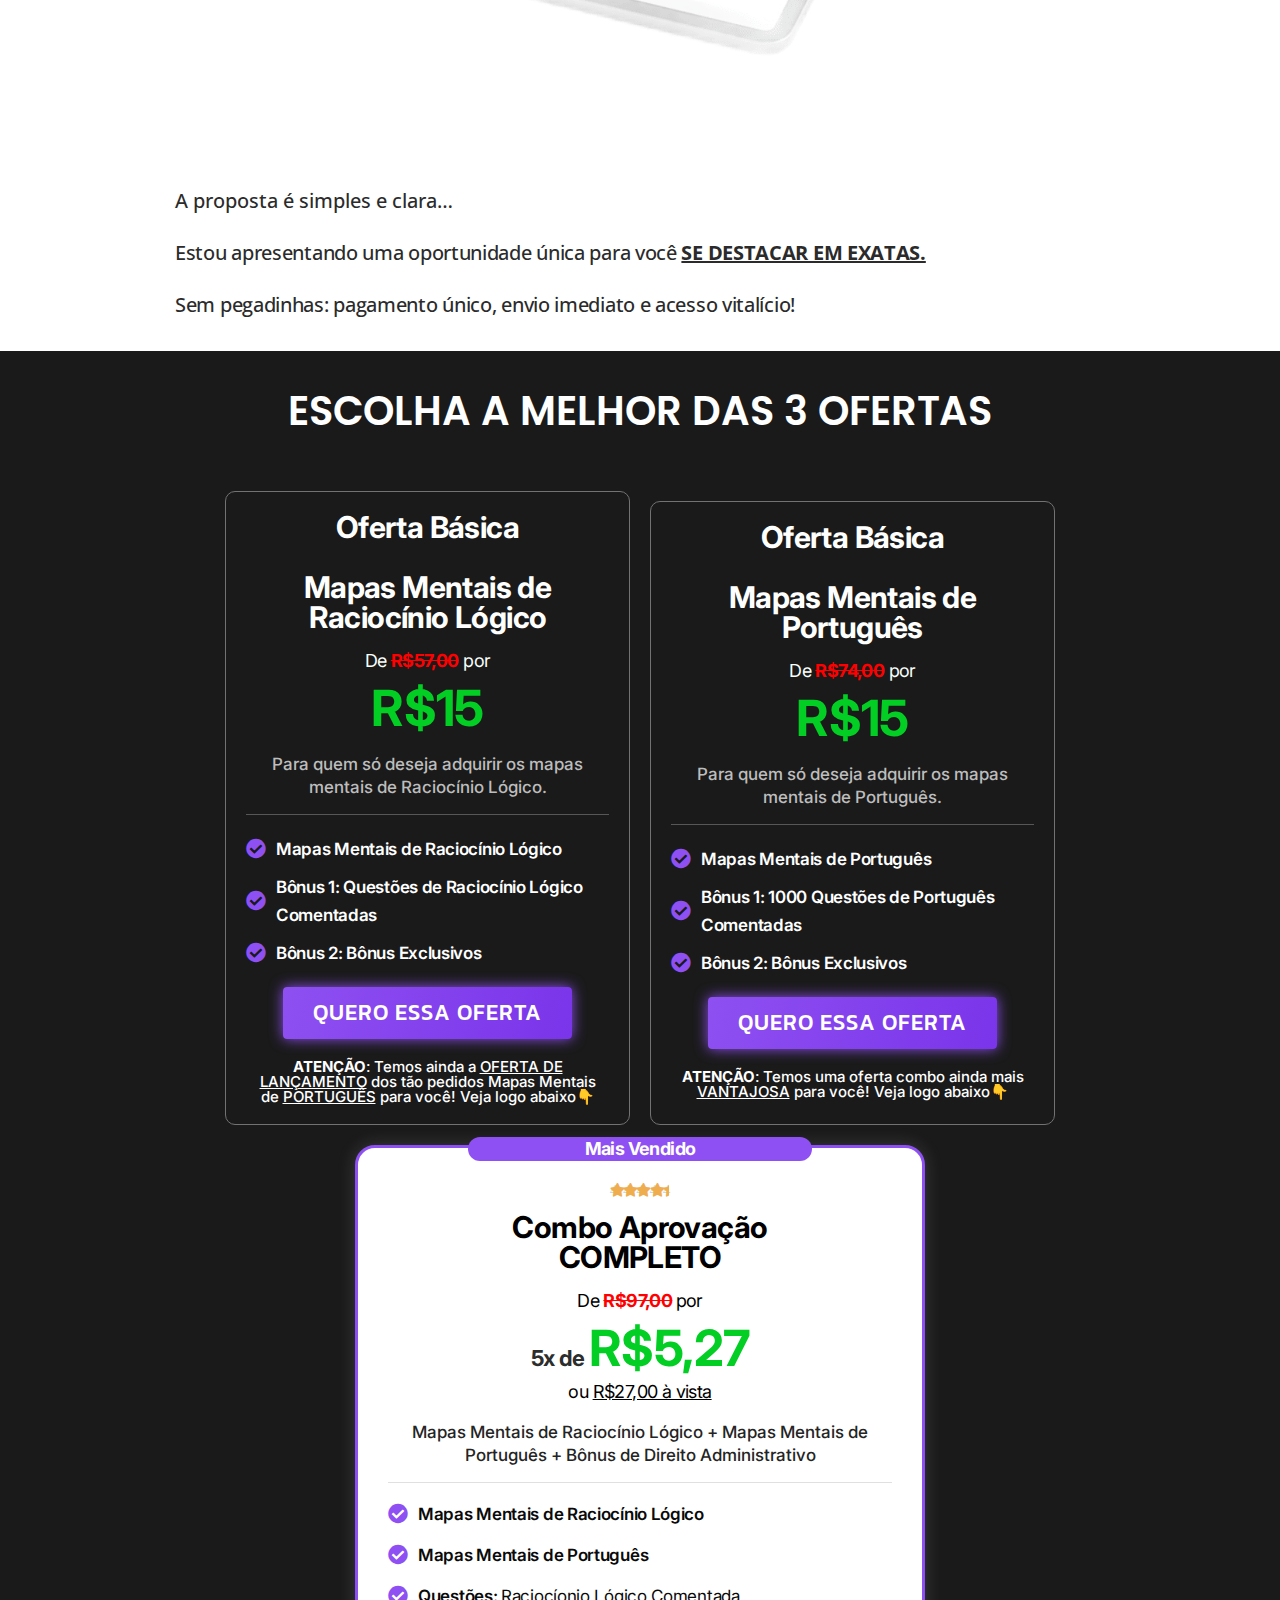
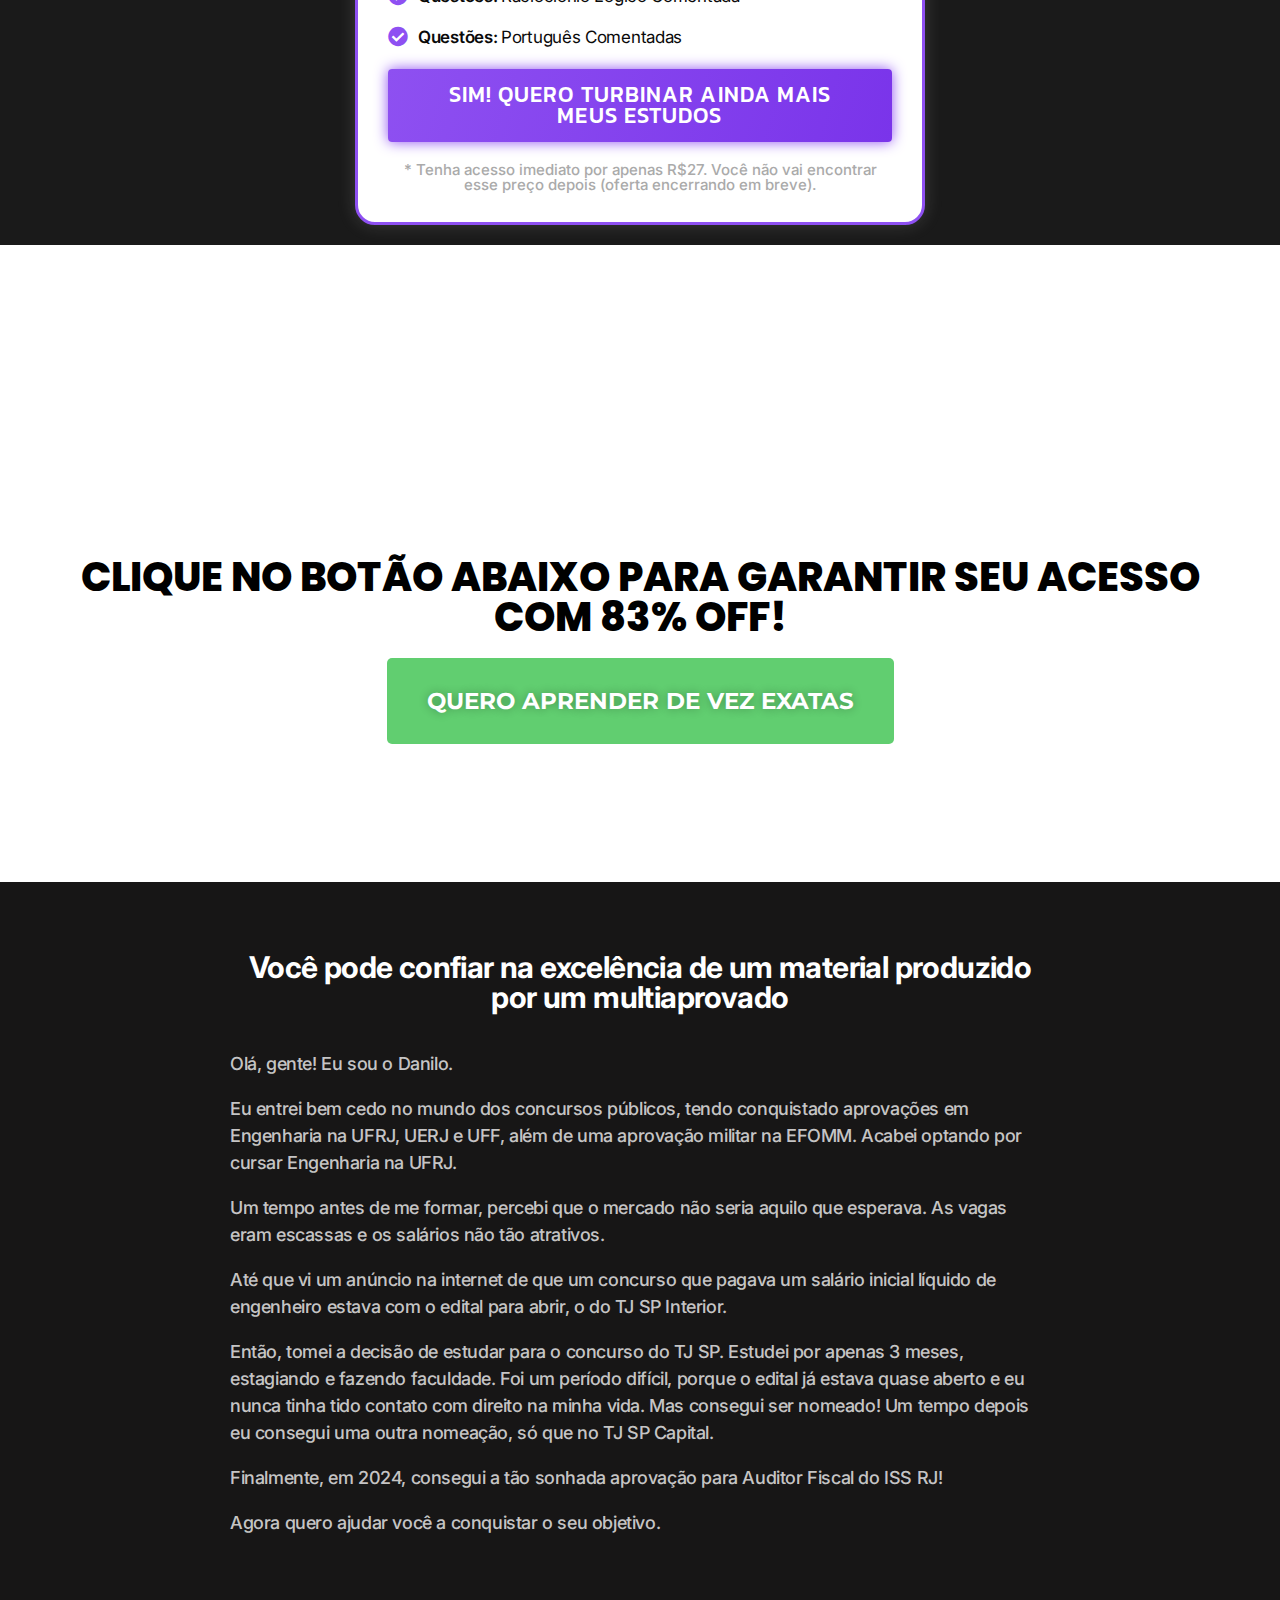
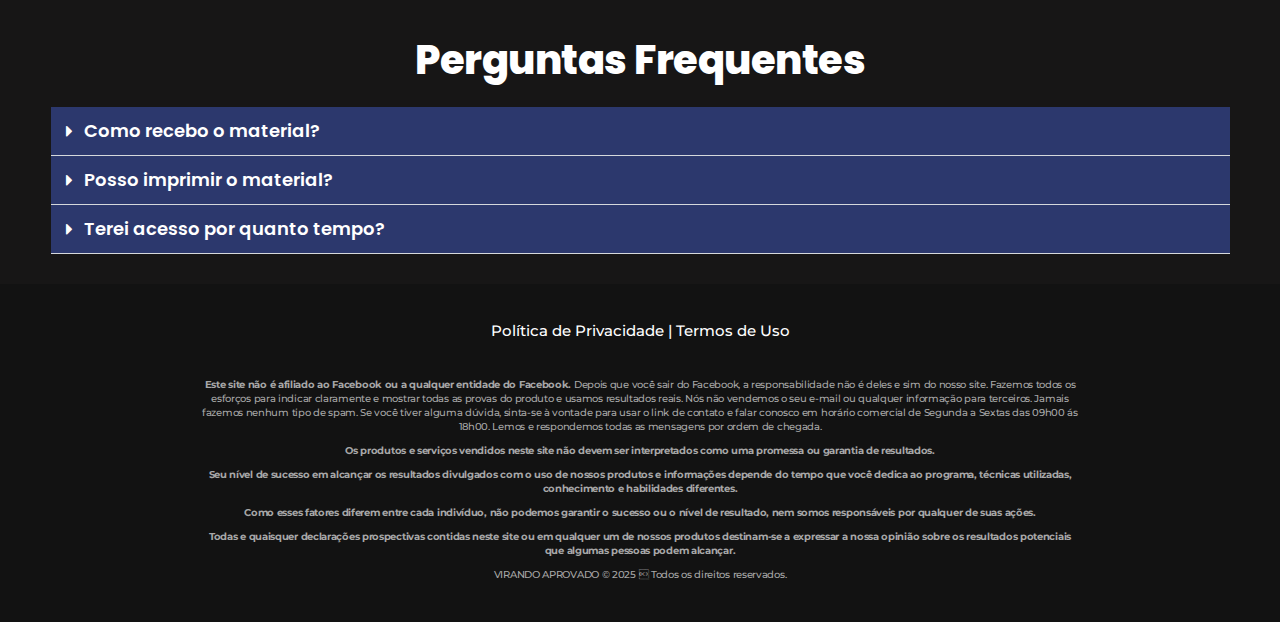
==== commit 15d6cb7c: "Add files via upload" ====
--- a/index.html
+++ b/index.html
@@ -797,7 +797,7 @@
                             </div>
                             <div class="elementor-element elementor-element-017da22 elementor-widget elementor-widget-heading" data-id="017da22" data-element_type="widget" data-widget_type="heading.default">
                                 <div class="elementor-widget-container">
-                                    <h2 class="elementor-heading-title elementor-size-default">* Tenha acesso imediato por apenas R$37. Você não vai encontrar esse preço depois (oferta encerrando em breve).</h2> 
+                                    <h2 class="elementor-heading-title elementor-size-default">* Tenha acesso imediato por apenas R$27. Você não vai encontrar esse preço depois (oferta encerrando em breve).</h2> 
                                 </div>
                             </div>
                         </div>
